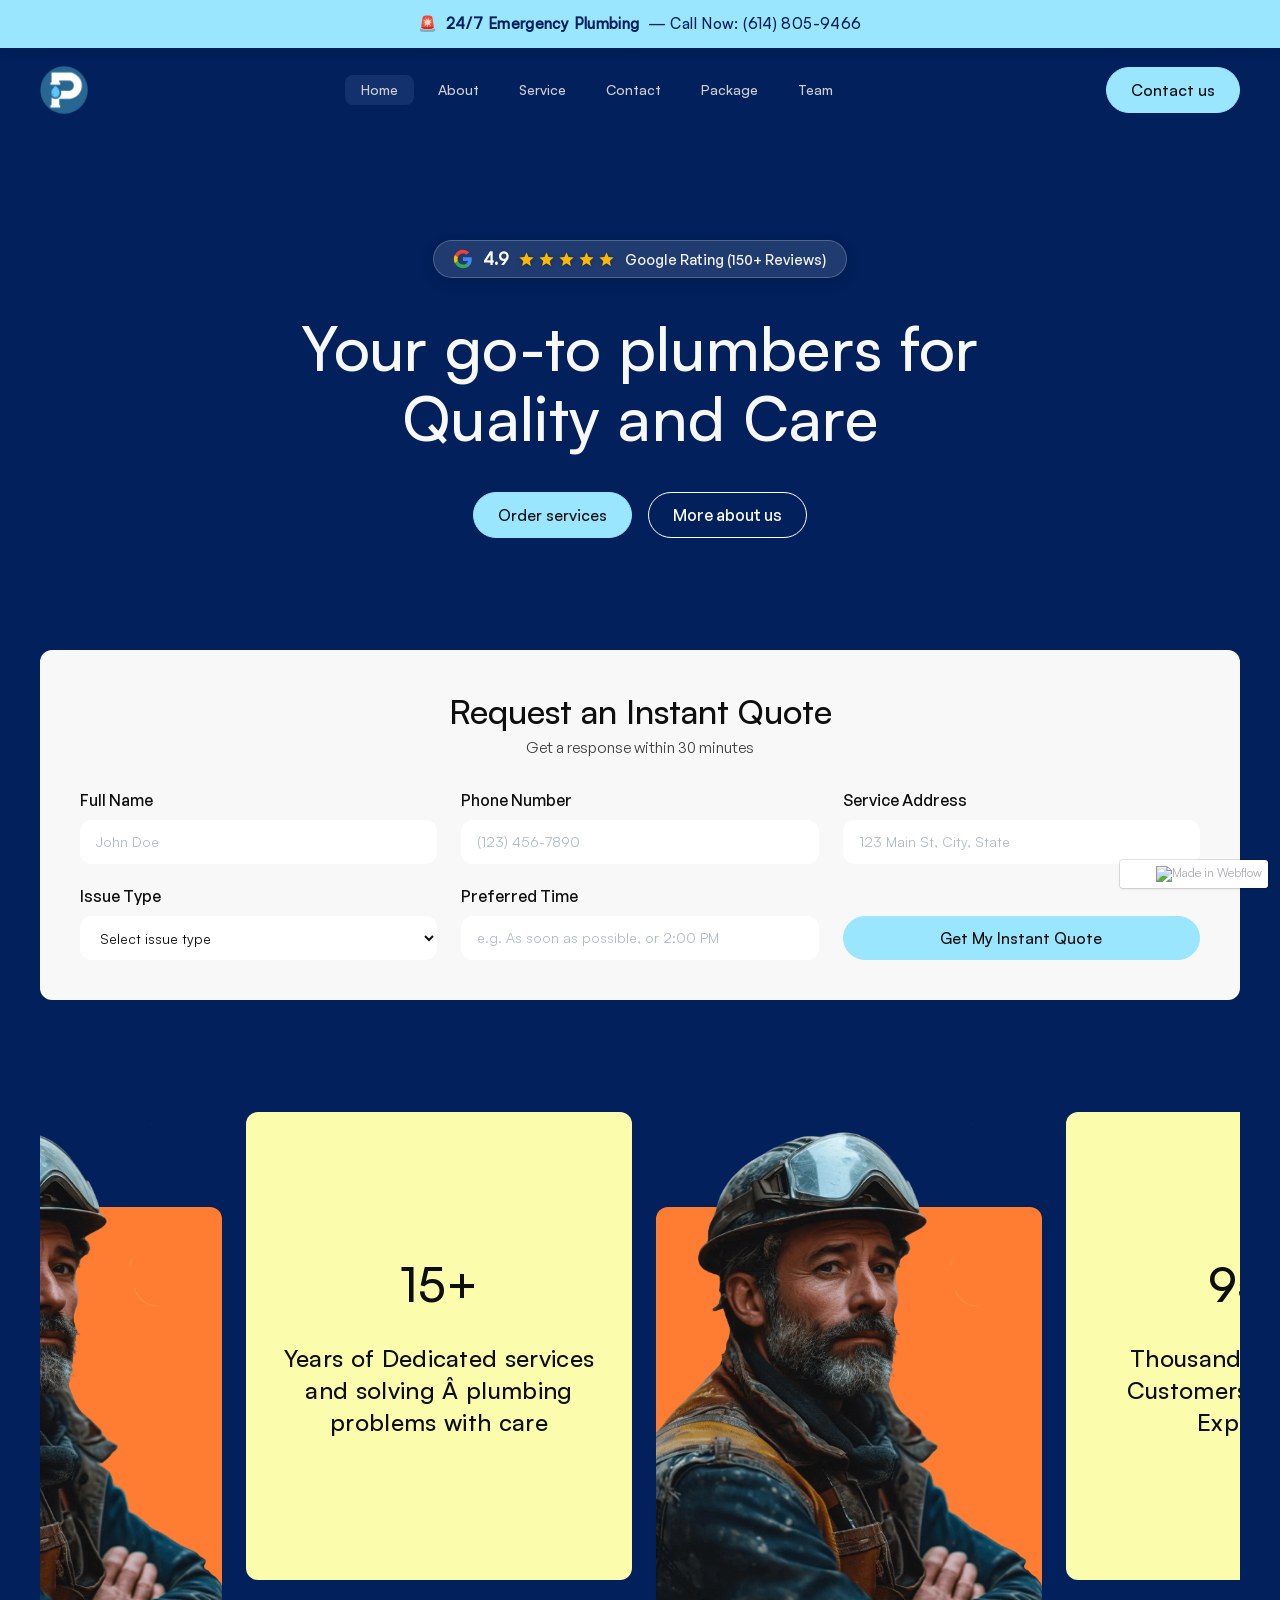
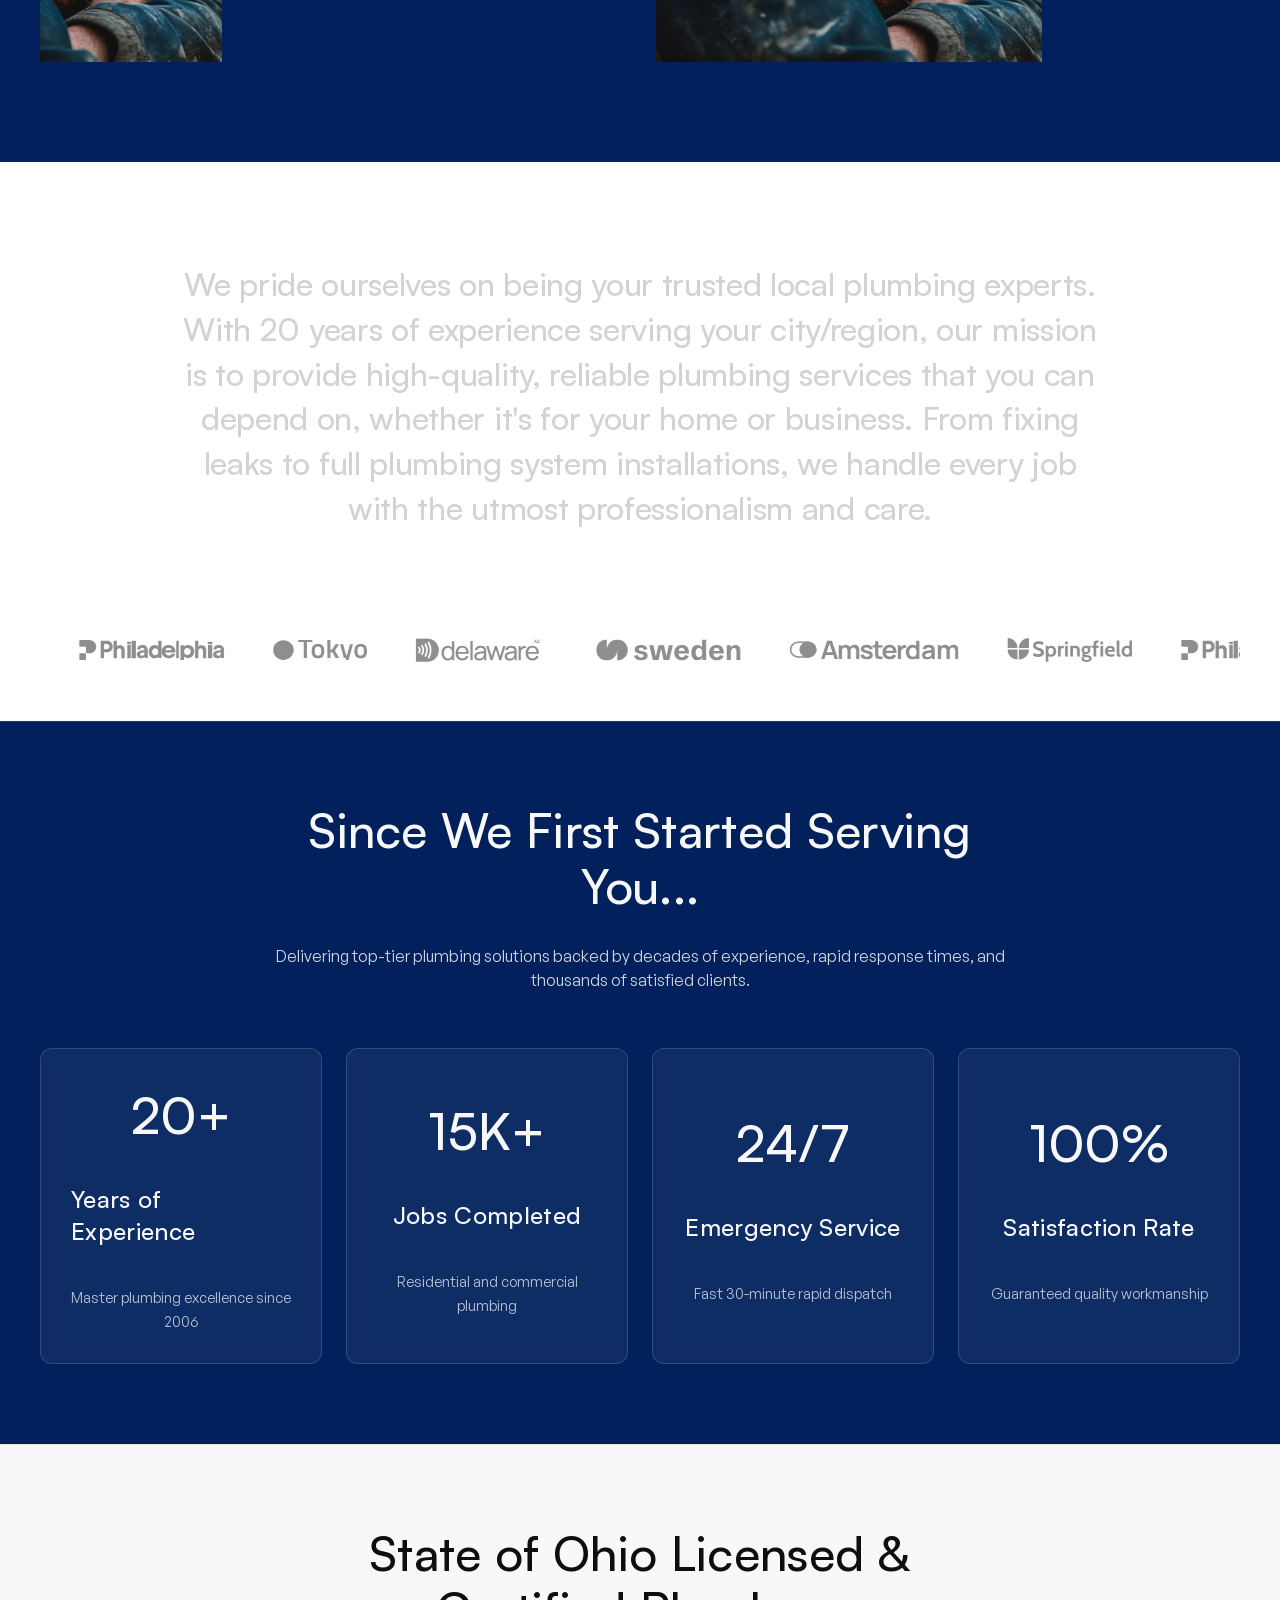
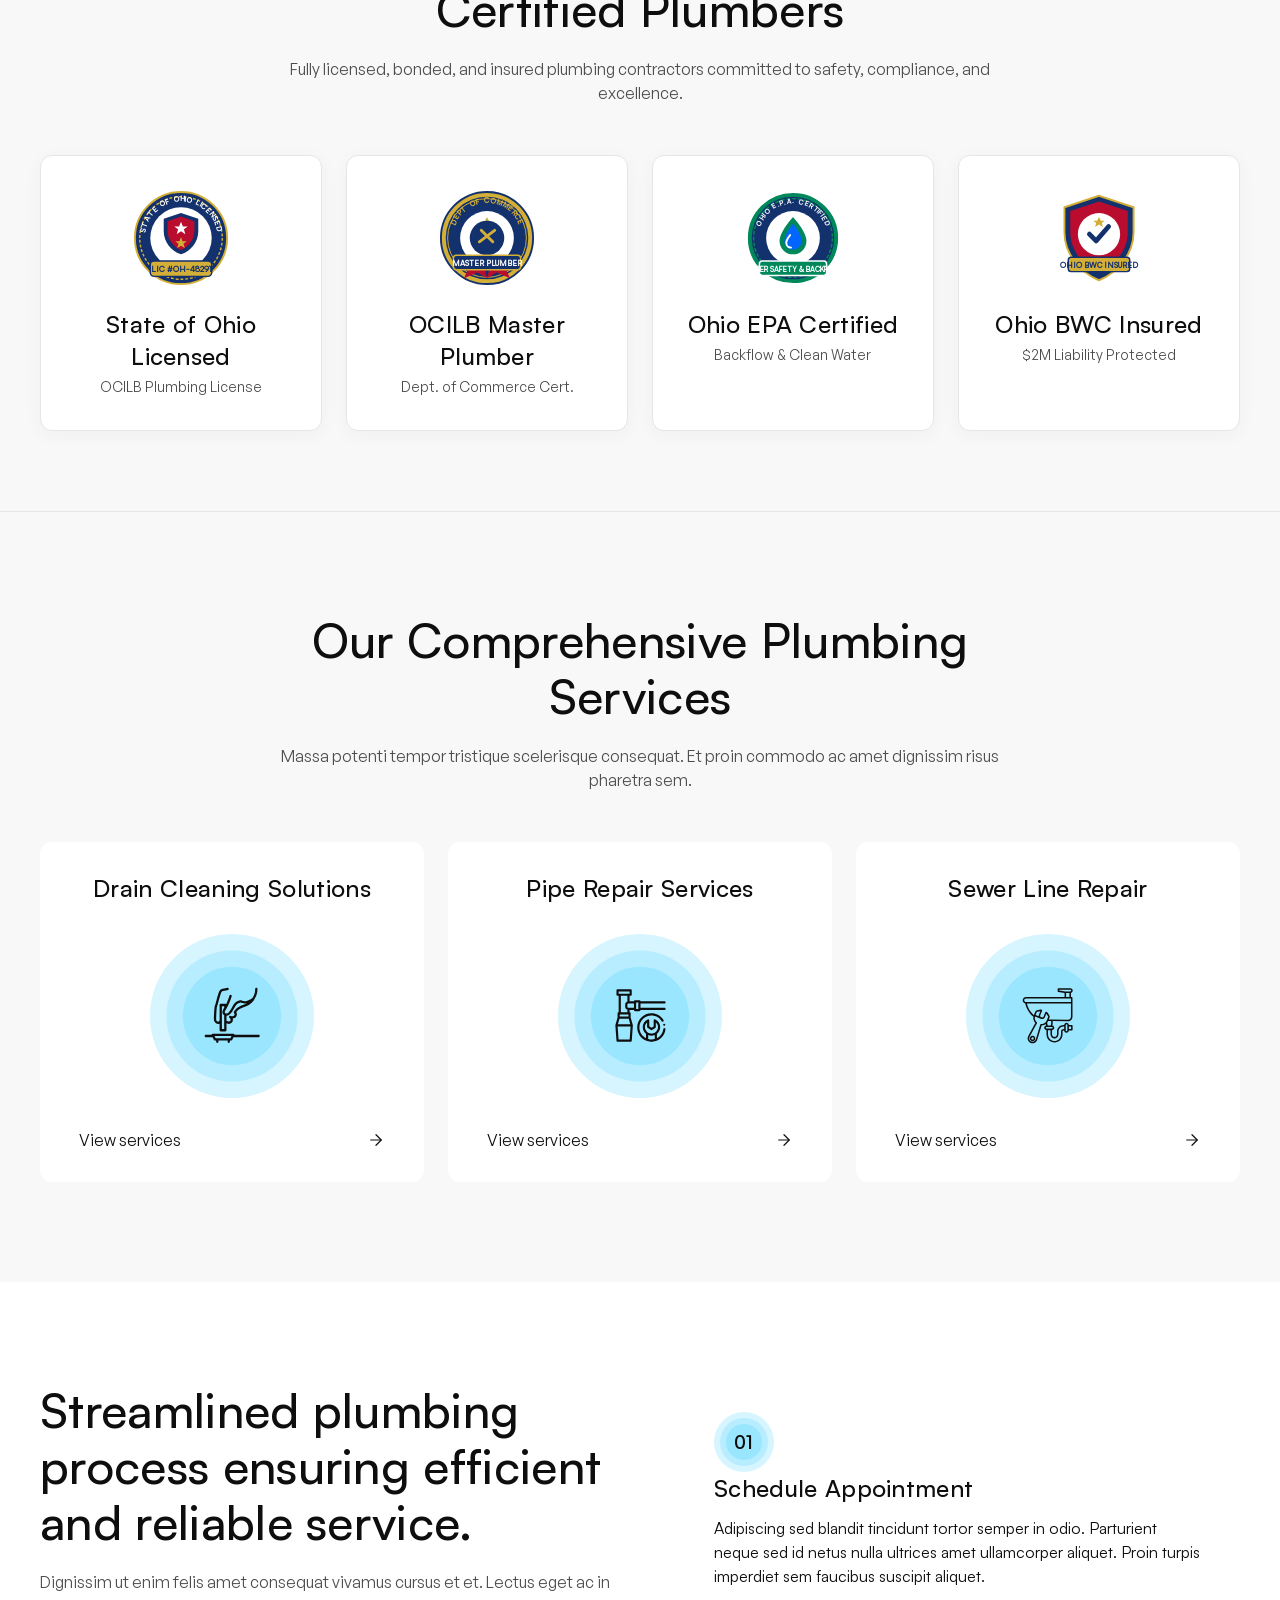
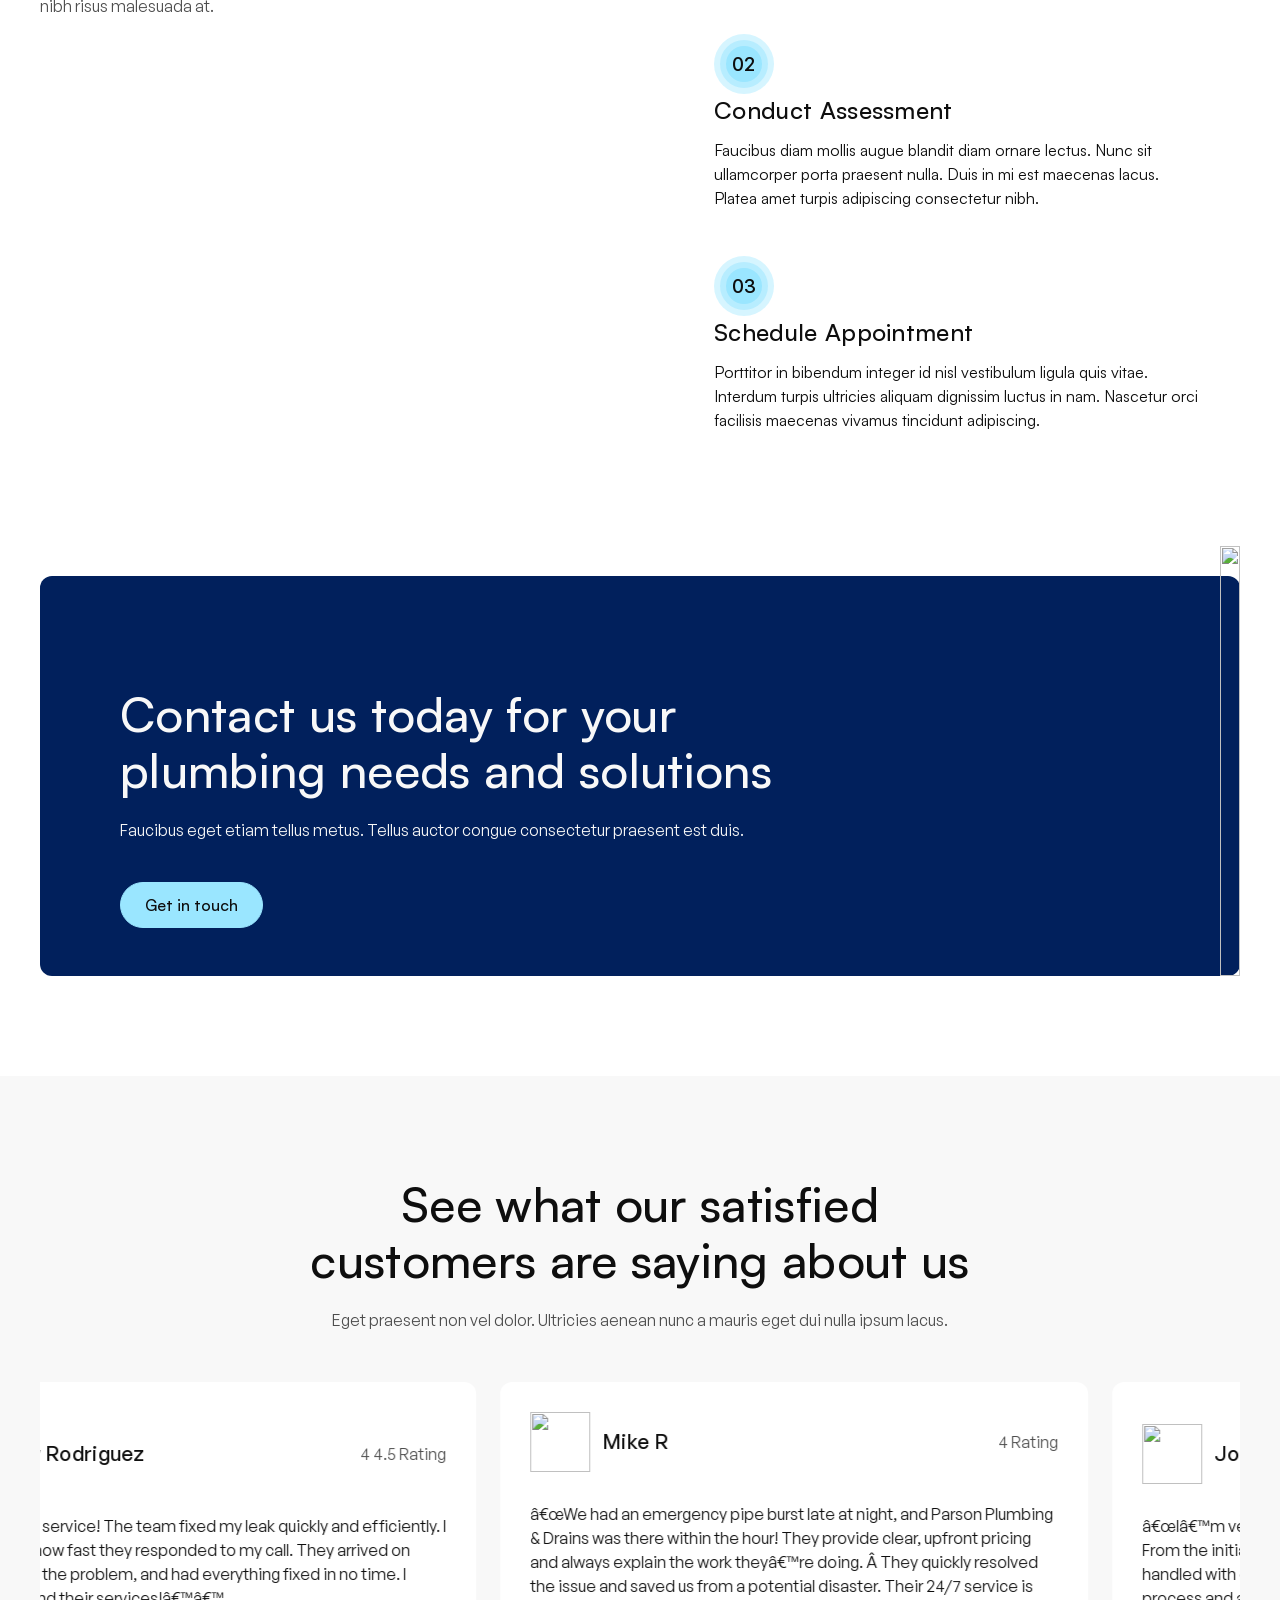
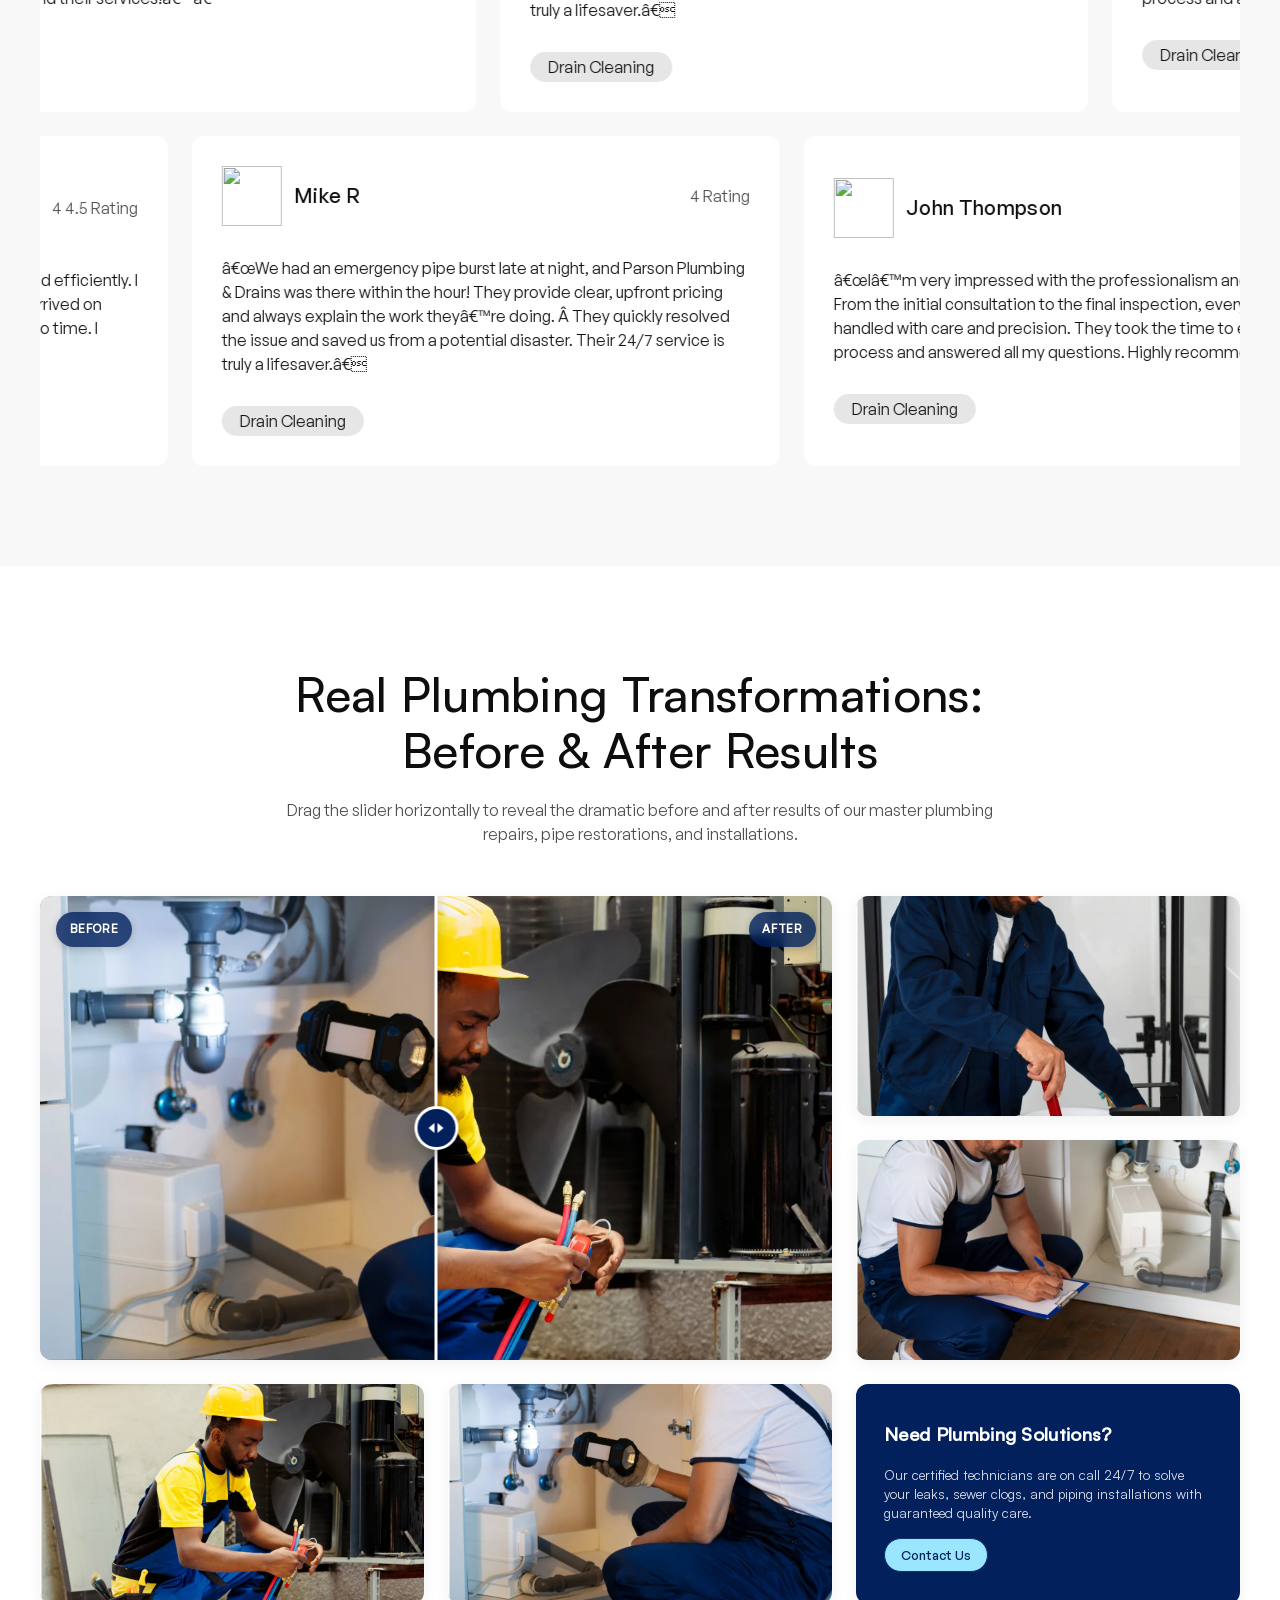
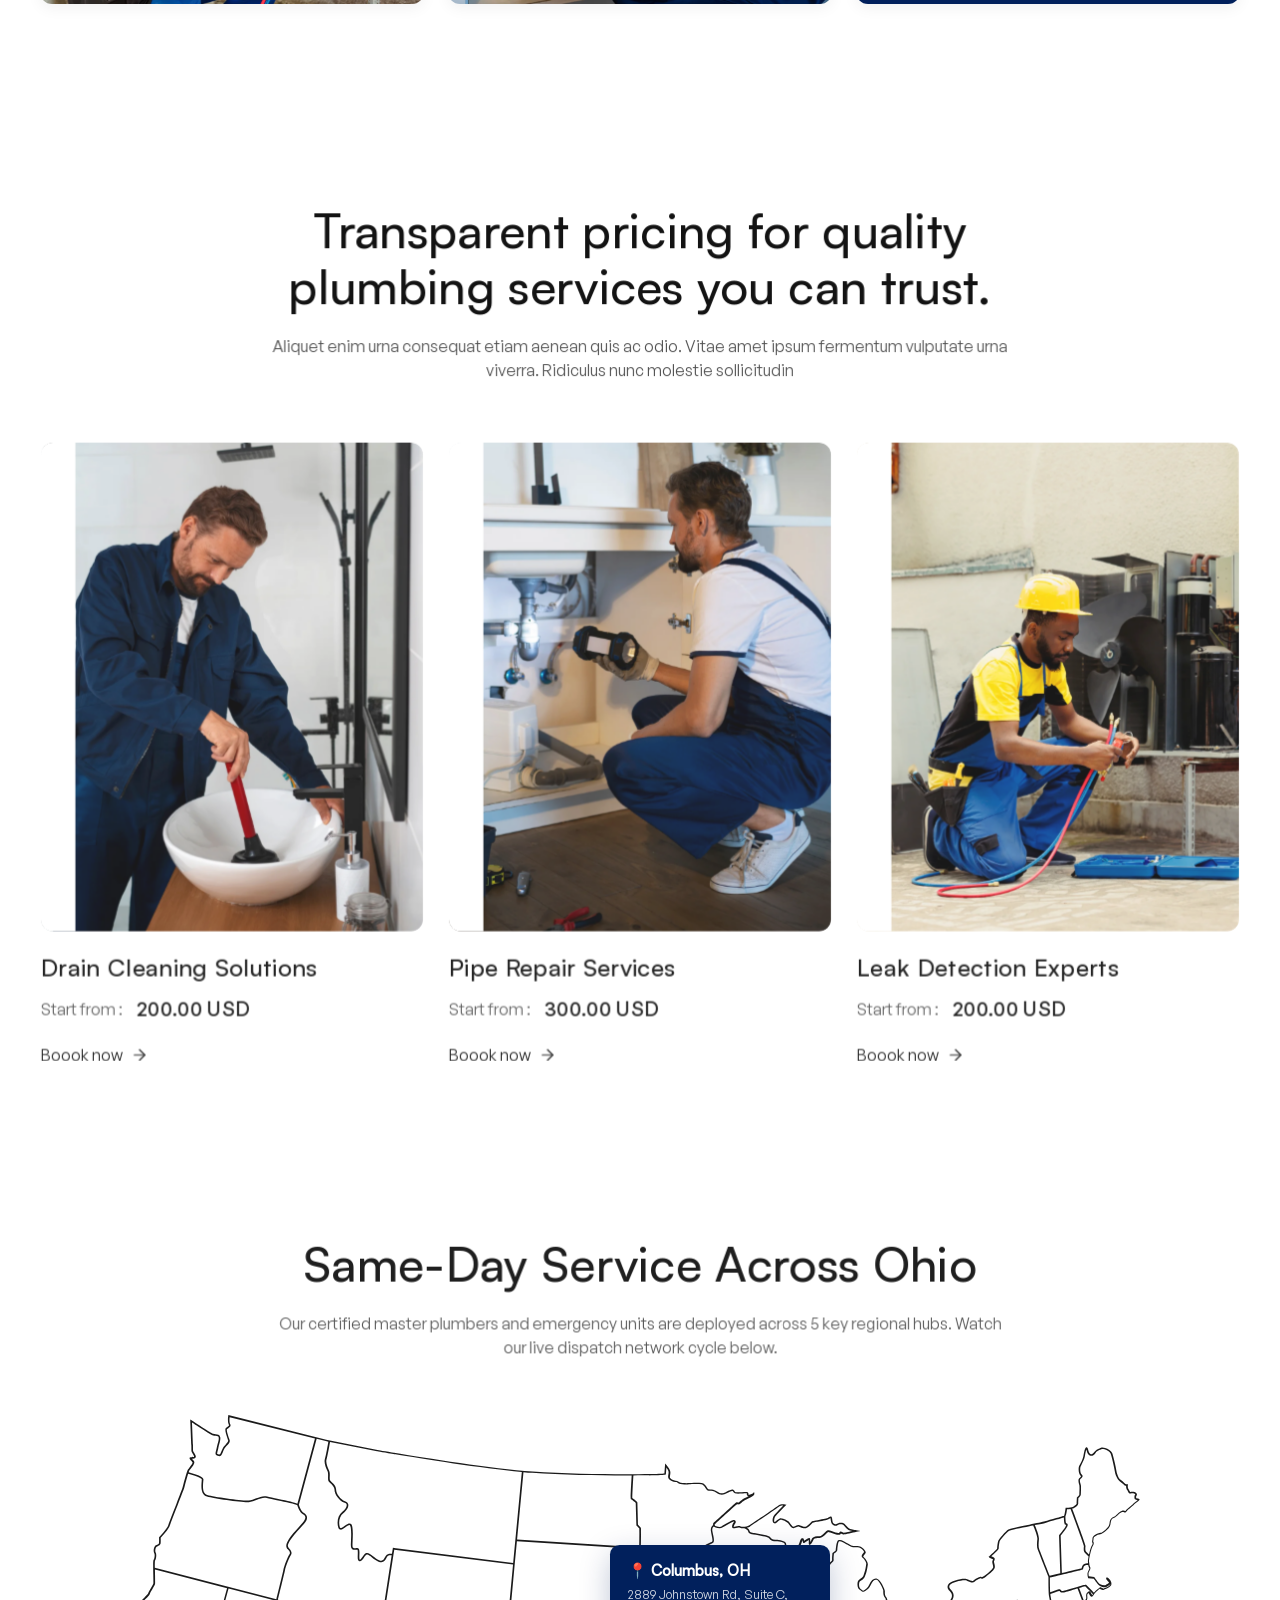
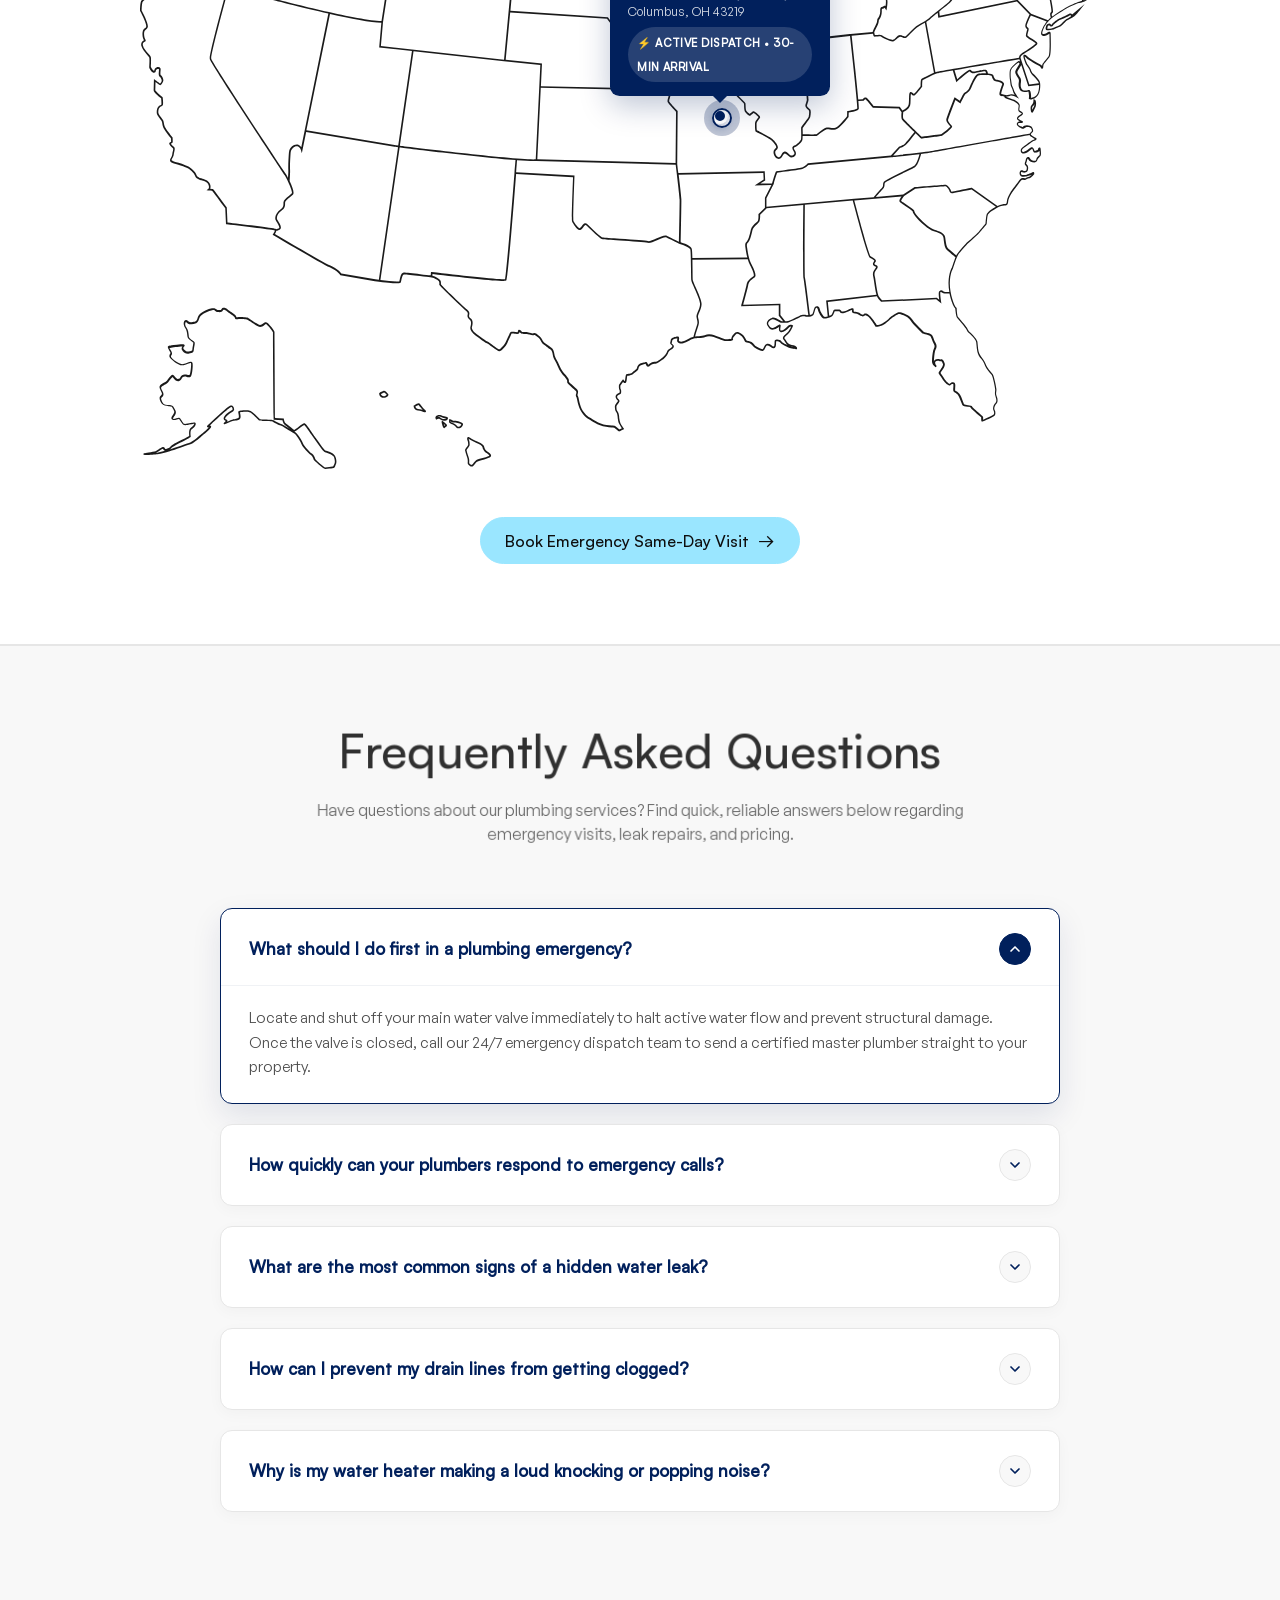
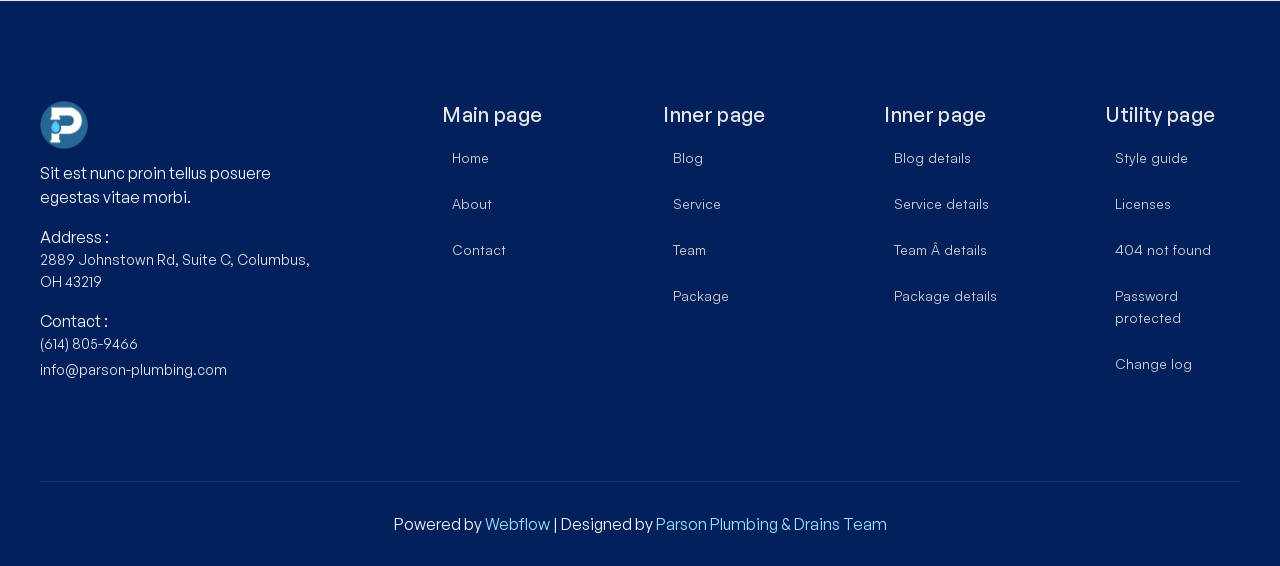
==== parson-plumbing/index.html @ bdb57d1b "first commit" ====
<!DOCTYPE html>
<!-- This site was created in Webflow. https://webflow.com -->
<!-- Last Published: Sun Apr 05 2026 12:36:28 GMT+0000 (Coordinated Universal Time) -->
<html data-wf-domain="proplumbers.webflow.io" data-wf-page="6702aafe001d87443fcc1b19"
    data-wf-site="6702aafe001d87443fcc1b12" data-wf-status="1" lang="en">

<head>
    <meta charset="utf-8" />
    <link href="https://cdn.prod.website-files.com" rel="preconnect" />
    <title>Parson Plumbing & Drains | Trusted Columbus Plumbers</title>
    <meta content="Parson Plumbing & Drains - Webflow E-commerce website template" property="og:title" />
    <meta content="Parson Plumbing & Drains - Webflow E-commerce website template" name="twitter:title" />
    <meta content="width=device-width, initial-scale=1" name="viewport" />
    <meta content="Webflow" name="generator" />
    <link href="css/proplumbers.webflow.shared.css" rel="stylesheet" type="text/css" />
    <script type="text/javascript">
        ! function (o, c) {
            var n = c.documentElement,
                t = " w-mod-";
            n.className += t + "js", ("ontouchstart" in o || o.DocumentTouch && c instanceof DocumentTouch) && (n.className += t + "touch")
        }(window, document);
    </script>
    <link href="assets/icons/favicon-32.png" rel="shortcut icon" type="image/x-icon" />
    <link href="assets/icons/apple-touch-icon-256.png" rel="apple-touch-icon" />
    <script type="text/javascript">
        window.__WEBFLOW_CURRENCY_SETTINGS = {
            "currencyCode": "USD",
            "symbol": "$",
            "decimal": ".",
            "fractionDigits": 2,
            "group": ",",
            "template": "{{wf {\"path\":\"symbol\",\"type\":\"PlainText\"} }} {{wf {\"path\":\"amount\",\"type\":\"CommercePrice\"} }} {{wf {\"path\":\"currencyCode\",\"type\":\"PlainText\"} }}",
            "hideDecimalForWholeNumbers": false
        };
    </script>
    <link href="css/fonts.css" rel="stylesheet" type="text/css" />
    <script src="js/webfont.js" type="text/javascript"></script>
    <script type="text/javascript">
        WebFont.load({
            custom: {
                families: [
                    "Satoshi:400,500",
                    "Generalsans:400,500",
                    "Inter:300,400,500",
                    "Roboto:300,400,500",
                    "Roboto Mono:italic,100,700,normal,100,700"
                ]
            }
        });
    </script>
</head>

<body>
    <div class="page-wrapper">
        <!-- Sticky Emergency Banner -->
        <style>
            .emergency-banner {
                display: block;
                width: 100%;
                background-color: var(--color-primary);
                color: var(--color-secondary);
                text-align: center;
                padding: 0.75rem 1rem;
                font-family: var(--font--heading-font);
                font-size: 0.95rem;
                font-weight: 500;
                letter-spacing: 0.025em;
                position: sticky;
                top: 0;
                z-index: 9999;
                box-shadow: 0 4px 10px rgba(0, 0, 0, 0.1);
                transition: background-color 0.3s ease;
                text-decoration: none;
            }

            .emergency-banner:hover {
                background-color: #bdf0ff;
            }

            .emergency-banner-content {
                display: flex;
                align-items: center;
                justify-content: center;
                gap: 0.5rem;
                flex-wrap: wrap;
            }

            .emergency-icon-pulse {
                display: inline-block;
                animation: pulse-ring 1.5s infinite;
            }

            @keyframes pulse-ring {
                0% {
                    transform: scale(1);
                }

                50% {
                    transform: scale(1.25);
                }

                100% {
                    transform: scale(1);
                }
            }
        </style>

        <a href="tel:6148059466" class="emergency-banner">
            <div class="emergency-banner-content">
                <span class="emergency-icon-pulse">🚨</span>
                <strong>24/7 Emergency Plumbing</strong> — Call Now: (614) 805-9466
            </div>
        </a>

        <div data-animation="default" data-collapse="medium" data-duration="400" data-easing="ease" data-easing2="ease"
            role="banner" class="navbar w-nav">
            <div class="nav-container"><a href="#" aria-current="page"
                    class="nav-brand-logo-wrapper w-nav-brand w--current"><img src="assets/parson-logo.png"
                        alt="Parson Plumbing & Drains Logo" style="max-height: 48px; width: auto;" /></a>
                <nav role="navigation" class="nav-menu w-nav-menu"><a href="#" aria-current="page"
                        class="nav-link w-nav-link w--current">Home</a><a href="#"
                        class="nav-link w-nav-link">About</a><a href="#" class="nav-link w-nav-link">Service</a><a
                        href="#" class="nav-link w-nav-link">Contact</a>
                    <a href="#" class="nav-link w-nav-link">Package </a><a href="#" class="nav-link w-nav-link">Team</a>
                    <div class="nav-button hide-desktop"><a href="#" class="button is-nav w-inline-block">
                            <div>Contact us</div>
                        </a></div>
                </nav>

                <div class="nav-button hide-mobile-landscape"><a href="#" class="button is-nav w-inline-block">
                        <div>Contact us</div>
                    </a></div>
                <div data-w-id="9aad3a2d-33ab-b3cc-d0f9-e65458a9271e" class="nav-menu-button w-nav-button">
                    <div class="nav-menu-line-wrapper">
                        <div class="nav-menu-line top"></div>
                        <div class="nav-menu-line middle"></div>
                        <div class="nav-menu-line last"></div>
                    </div>
                </div>
            </div>
        </div>
    </div>
    <div class="man-wrapper">
        <div class="section-header hero">
            <div class="padding-global">
                <div class="container-large">
                    <div data-w-id="639a0781-6b49-dcb8-b493-899ce6aeef8b" class="header-component">
                        <div style="opacity:0;-webkit-transform:translate3d(0, -80px, 0) scale3d(0.95, 0.95, 1) rotateX(0) rotateY(0) rotateZ(0) skew(0, 0);-moz-transform:translate3d(0, -80px, 0) scale3d(0.95, 0.95, 1) rotateX(0) rotateY(0) rotateZ(0) skew(0, 0);-ms-transform:translate3d(0, -80px, 0) scale3d(0.95, 0.95, 1) rotateX(0) rotateY(0) rotateZ(0) skew(0, 0);transform:translate3d(0, -80px, 0) scale3d(0.95, 0.95, 1) rotateX(0) rotateY(0) rotateZ(0) skew(0, 0)"
                            class="header-top-content">
                            <!-- Google My Business Rating Styles -->
                            <style>
                                .header-hedline {
                                    overflow: visible !important;
                                    padding-top: 8px;
                                    padding-bottom: 4px;
                                }

                                .google-gmb-rating-badge {
                                    display: inline-flex;
                                    align-items: center;
                                    justify-content: center;
                                    gap: 0.6rem;
                                    background: rgba(255, 255, 255, 0.12);
                                    backdrop-filter: blur(10px);
                                    -webkit-backdrop-filter: blur(10px);
                                    border: 1px solid rgba(255, 255, 255, 0.22);
                                    padding: 0.5rem 1.2rem;
                                    border-radius: 50px;
                                    box-shadow: 0 4px 15px rgba(0, 0, 0, 0.15);
                                    transition: background 0.25s ease, border-color 0.25s ease, box-shadow 0.25s ease;
                                }

                                .google-gmb-rating-badge:hover {
                                    background: rgba(255, 255, 255, 0.2);
                                    border-color: rgba(255, 255, 255, 0.4);
                                    box-shadow: 0 6px 20px rgba(0, 0, 0, 0.25);
                                }

                                .google-gmb-logo {
                                    display: flex;
                                    align-items: center;
                                    justify-content: center;
                                }

                                .gmb-rating-score {
                                    font-family: var(--font--heading-font, "Satoshi", sans-serif);
                                    font-weight: 700;
                                    font-size: 1.05rem;
                                    color: #FFFFFF;
                                    line-height: 1;
                                }

                                .gmb-stars-wrapper {
                                    display: flex;
                                    align-items: center;
                                    gap: 3px;
                                }

                                .gmb-star-icon {
                                    width: 17px;
                                    height: 17px;
                                    filter: drop-shadow(0 1px 2px rgba(0, 0, 0, 0.2));
                                }

                                .gmb-review-text {
                                    font-family: var(--font--paragraph-font, "Inter", sans-serif);
                                    font-size: 0.9rem;
                                    color: rgba(255, 255, 255, 0.95);
                                    font-weight: 500;
                                    line-height: 1;
                                }

                                @media screen and (max-width: 576px) {
                                    .google-gmb-rating-badge {
                                        gap: 0.4rem;
                                        padding: 0.4rem 0.85rem;
                                        flex-wrap: wrap;
                                        justify-content: center;
                                    }

                                    .gmb-review-text {
                                        font-size: 0.8rem;
                                    }
                                }
                            </style>
                            <div class="header-hedline">
                                <div class="google-gmb-rating-badge">
                                    <div class="google-gmb-logo">
                                        <svg width="20" height="20" viewBox="0 0 24 24"
                                            xmlns="http://www.w3.org/2000/svg">
                                            <path
                                                d="M22.56 12.25c0-.78-.07-1.53-.2-2.25H12v4.26h5.92c-.26 1.37-1.04 2.53-2.21 3.31v2.77h3.57c2.08-1.92 3.28-4.74 3.28-8.09z"
                                                fill="#4285F4" />
                                            <path
                                                d="M12 23c2.97 0 5.46-.98 7.28-2.66l-3.57-2.77c-.98.66-2.23 1.06-3.71 1.06-2.86 0-5.29-1.93-6.16-4.53H2.18v2.84C3.99 20.53 7.7 23 12 23z"
                                                fill="#34A853" />
                                            <path
                                                d="M5.84 14.09c-.22-.66-.35-1.36-.35-2.09s.13-1.43.35-2.09V7.06H2.18C1.43 8.55 1 10.22 1 12s.43 3.45 1.18 4.94l2.85-2.22.81-.63z"
                                                fill="#FBBC05" />
                                            <path
                                                d="M12 5.38c1.62 0 3.06.56 4.21 1.64l3.15-3.15C17.45 2.09 14.97 1 12 1 7.7 1 3.99 3.47 2.18 7.06l3.66 2.84c.87-2.6 3.3-4.52 6.16-4.52z"
                                                fill="#EA4335" />
                                        </svg>
                                    </div>
                                    <span class="gmb-rating-score">4.9</span>
                                    <div class="gmb-stars-wrapper">
                                        <svg class="gmb-star-icon" viewBox="0 0 24 24" fill="#FFB800">
                                            <path
                                                d="M12 17.27L18.18 21l-1.64-7.03L22 9.24l-7.19-.61L12 2 9.19 8.63 2 9.24l5.46 4.73L5.82 21z" />
                                        </svg>
                                        <svg class="gmb-star-icon" viewBox="0 0 24 24" fill="#FFB800">
                                            <path
                                                d="M12 17.27L18.18 21l-1.64-7.03L22 9.24l-7.19-.61L12 2 9.19 8.63 2 9.24l5.46 4.73L5.82 21z" />
                                        </svg>
                                        <svg class="gmb-star-icon" viewBox="0 0 24 24" fill="#FFB800">
                                            <path
                                                d="M12 17.27L18.18 21l-1.64-7.03L22 9.24l-7.19-.61L12 2 9.19 8.63 2 9.24l5.46 4.73L5.82 21z" />
                                        </svg>
                                        <svg class="gmb-star-icon" viewBox="0 0 24 24" fill="#FFB800">
                                            <path
                                                d="M12 17.27L18.18 21l-1.64-7.03L22 9.24l-7.19-.61L12 2 9.19 8.63 2 9.24l5.46 4.73L5.82 21z" />
                                        </svg>
                                        <svg class="gmb-star-icon" viewBox="0 0 24 24" fill="#FFB800">
                                            <path
                                                d="M12 17.27L18.18 21l-1.64-7.03L22 9.24l-7.19-.61L12 2 9.19 8.63 2 9.24l5.46 4.73L5.82 21z" />
                                        </svg>
                                    </div>
                                    <span class="gmb-review-text">Google Rating (150+ Reviews)</span>
                                </div>
                            </div>
                            <div class="padding-bottom padding-small"></div>
                            <h1 class="heading-style-h1 light">Your go-to plumbers for Quality and Care</h1>
                            <div class="padding-bottom padding-medium"></div>
                            <div class="header-buttom-wrapper">
                                <a href="#" class="button hover-color-brand-color w-inline-block">
                                    <div>Order services</div>
                                </a>
                                <a href="#" class="button is-secondary is-home w-inline-block">
                                    <div>More about us</div>
                                </a>
                            </div>
                        </div>
                        <!-- Instant Quote Form Style & Container -->
                        <style>
                            .instant-quote-card {
                                max-width: 100%;
                                width: 100%;
                                margin: 2rem auto;
                                padding: 2.5rem;
                                box-sizing: border-box;
                                background-color: var(--neutral--white-200);
                                border-radius: 0.75rem;
                            }

                            .instant-quote-form {
                                width: 100%;
                                display: grid;
                                grid-template-columns: 1fr 1fr 1fr;
                                grid-column-gap: 1.5rem;
                                grid-row-gap: 1.5rem;
                            }

                            .label-spacer {
                                display: block;
                            }

                            @media screen and (max-width: 991px) {
                                .instant-quote-form {
                                    grid-template-columns: 1fr 1fr;
                                }
                            }

                            @media screen and (max-width: 767px) {
                                .instant-quote-card {
                                    padding: 1.5rem;
                                }

                                .instant-quote-form {
                                    grid-template-columns: 1fr;
                                    grid-row-gap: 1.25rem;
                                }

                                .label-spacer {
                                    display: none;
                                }
                            }
                        </style>

                        <div class="instant-quote-card w-form">
                            <h3 class="heading-style-h3 dark" style="margin-bottom: 0.25rem; text-align: center;">
                                Request an Instant Quote</h3>
                            <p class="dark"
                                style="margin-bottom: 2rem; font-size: 0.95rem; opacity: 0.8; font-family: var(--font--paragraph-font); text-align: center;">
                                Get a response within 30 minutes</p>

                            <form class="instant-quote-form" id="instant-quote-form" name="instant-quote-form"
                                data-name="Instant Quote Form" method="post">
                                <!-- Name Field -->
                                <div class="contact-field-wrapper">
                                    <label class="checkout-field-label dark" for="quote-name">Full Name</label>
                                    <input class="contact-input w-input" type="text" id="quote-name" name="name"
                                        placeholder="John Doe" required style="width: 100%;" />
                                </div>

                                <!-- Phone Field -->
                                <div class="contact-field-wrapper">
                                    <label class="checkout-field-label dark" for="quote-phone">Phone Number</label>
                                    <input class="contact-input w-input" type="tel" id="quote-phone" name="phone"
                                        placeholder="(123) 456-7890" required style="width: 100%;" />
                                </div>

                                <!-- Address Field -->
                                <div class="contact-field-wrapper">
                                    <label class="checkout-field-label dark" for="quote-address">Service Address</label>
                                    <input class="contact-input w-input" type="text" id="quote-address" name="address"
                                        placeholder="123 Main St, City, State" required style="width: 100%;" />
                                </div>

                                <!-- Issue Type -->
                                <div class="contact-field-wrapper">
                                    <label class="checkout-field-label dark" for="quote-issue">Issue Type</label>
                                    <select class="contact-input w-select" id="quote-issue" name="issue" required
                                        style="width: 100%; padding-top: 0.5rem; padding-bottom: 0.5rem;">
                                        <option value="" disabled selected>Select issue type</option>
                                        <option value="leak">Leak Repair</option>
                                        <option value="clog">Clog/Drain Cleaning</option>
                                        <option value="installation">Plumbing Installation</option>
                                        <option value="emergency">Emergency Service</option>
                                    </select>
                                </div>

                                <!-- Preferred Time -->
                                <div class="contact-field-wrapper">
                                    <label class="checkout-field-label dark" for="quote-time">Preferred Time</label>
                                    <input class="contact-input w-input" type="text" id="quote-time" name="time"
                                        placeholder="e.g. As soon as possible, or 2:00 PM" required
                                        style="width: 100%;" />
                                </div>

                                <!-- Submit Button -->
                                <div class="contact-field-wrapper"
                                    style="justify-content: flex-end; align-items: stretch;">
                                    <label class="checkout-field-label dark label-spacer"
                                        style="visibility: hidden; margin-bottom: 0;">Spacer</label>
                                    <button type="submit" class="button hover-color-brand-color w-button"
                                        style="width: 100%; height: 2.75rem; cursor: pointer; display: flex; align-items: center; justify-content: center; padding: 0;">
                                        Get My Instant Quote
                                    </button>
                                </div>
                            </form>

                            <!-- Success Message -->
                            <div class="w-form-done"
                                style="display: none; padding: 2rem; background-color: #e6f9ff; border: 1px solid var(--color-primary); border-radius: .75rem; text-align: center;">
                                <h4 class="heading-style-h4 dark"
                                    style="color: var(--color-secondary); margin-bottom: 0.5rem;">Quote Request
                                    Received!</h4>
                                <p class="dark" style="margin-bottom: 0;">Thank you! We will call or text you at your
                                    preferred time (within 30 minutes).</p>
                            </div>
                        </div>
                        <div class="header-bottom-content">
                            <div class="header-tracker-wrapper">
                                <div class="header-tracker-item">
                                    <div class="header-tracker">
                                        <div class="header-image-wrapper"><img src="assets/images/hero-image-3.webp"
                                                loading="lazy" sizes="(max-width: 1158px) 100vw, 1158px, 100vw" alt=""
                                                class="header-image" /></div>
                                        <div class="header-card">
                                            <div class="header-card-content">
                                                <h2 class="heading-style-h2">15+</h2>
                                                <h5 class="heading-style-h5">Years of Dedicated services and solving
                                                    Â plumbing problems with care</h5>
                                            </div>
                                        </div>
                                    </div>
                                    <div class="header-tracker">
                                        <div class="header-image-wrapper"><img src="assets/images/hero-image-3.webp"
                                                loading="lazy" sizes="(max-width: 1158px) 100vw, 1158px" alt=""
                                                class="header-image" /></div>
                                        <div class="header-card">
                                            <div class="header-card-content">
                                                <h2 class="heading-style-h2">95%</h2>
                                                <h5 class="heading-style-h5">Thousands of Satisfied Customers, Decades
                                                    of Experience</h5>
                                            </div>
                                        </div>
                                    </div>
                                    <div class="header-tracker">
                                        <div class="header-image-wrapper"><img src="assets/images/hero-image-3.webp"
                                                loading="lazy" sizes="(max-width: 1158px) 100vw, 1158px, 100vw" alt=""
                                                class="header-image" /></div>
                                        <div class="header-card">
                                            <div class="header-card-content">
                                                <h2 class="heading-style-h2">1000+</h2>
                                                <h5 class="heading-style-h5">Successfully Completed Plumbing Projects,
                                                    On Time and On Budget</h5>
                                            </div>
                                        </div>
                                    </div>
                                </div>
                                <div class="header-tracker-item">
                                    <div class="header-tracker">
                                        <div class="header-image-wrapper"><img src="assets/images/hero-image-3.webp"
                                                loading="lazy" sizes="(max-width: 1158px) 100vw, 1158px, 100vw" alt=""
                                                class="header-image" /></div>
                                        <div class="header-card">
                                            <div class="header-card-content">
                                                <h2 class="heading-style-h2">15+</h2>
                                                <h5 class="heading-style-h5">Years of Dedicated services and solving
                                                    Â plumbing problems with care</h5>
                                            </div>
                                        </div>
                                    </div>
                                    <div class="header-tracker">
                                        <div class="header-image-wrapper"><img src="assets/images/hero-image-3.webp"
                                                loading="lazy" sizes="(max-width: 1158px) 100vw, 1158px" alt=""
                                                class="header-image" /></div>
                                        <div class="header-card">
                                            <div class="header-card-content">
                                                <h2 class="heading-style-h2">95%</h2>
                                                <h5 class="heading-style-h5">Thousands of Satisfied Customers, Decades
                                                    of Experience</h5>
                                            </div>
                                        </div>
                                    </div>
                                    <div class="header-tracker">
                                        <div class="header-image-wrapper"><img src="assets/images/hero-image-3.webp"
                                                loading="lazy" sizes="(max-width: 1158px) 100vw, 1158px, 100vw" alt=""
                                                class="header-image" /></div>
                                        <div class="header-card">
                                            <div class="header-card-content">
                                                <h2 class="heading-style-h2">1000+</h2>
                                                <h5 class="heading-style-h5">Successfully Completed Plumbing Projects,
                                                    On Time and On Budget</h5>
                                            </div>
                                        </div>
                                    </div>
                                </div>
                                <div class="header-tracker-item">
                                    <div class="header-tracker">
                                        <div class="header-image-wrapper"><img src="assets/images/hero-image-3.webp"
                                                loading="lazy" sizes="(max-width: 1158px) 100vw, 1158px, 100vw" alt=""
                                                class="header-image" /></div>
                                        <div class="header-card">
                                            <div class="header-card-content">
                                                <h2 class="heading-style-h2">15+</h2>
                                                <h5 class="heading-style-h5">Years of Dedicated services and solving
                                                    Â plumbing problems with care</h5>
                                            </div>
                                        </div>
                                    </div>
                                    <div class="header-tracker">
                                        <div class="header-image-wrapper"><img src="assets/images/hero-image-3.webp"
                                                loading="lazy" sizes="(max-width: 1158px) 100vw, 1158px" alt=""
                                                class="header-image" /></div>
                                        <div class="header-card">
                                            <div class="header-card-content">
                                                <h2 class="heading-style-h2">95%</h2>
                                                <h5 class="heading-style-h5">Thousands of Satisfied Customers, Decades
                                                    of Experience</h5>
                                            </div>
                                        </div>
                                    </div>
                                    <div class="header-tracker">
                                        <div class="header-image-wrapper"><img src="assets/images/hero-image-3.webp"
                                                loading="lazy" sizes="(max-width: 1158px) 100vw, 1158px, 100vw" alt=""
                                                class="header-image" /></div>
                                        <div class="header-card">
                                            <div class="header-card-content">
                                                <h2 class="heading-style-h2">1000+</h2>
                                                <h5 class="heading-style-h5">Successfully Completed Plumbing Projects,
                                                    On Time and On Budget</h5>
                                            </div>
                                        </div>
                                    </div>
                                </div>
                            </div>
                        </div>
                    </div>
                </div>
            </div>
        </div>
        <div data-w-id="52dd1769-6824-b91b-ef72-e62d5fb20b9c" class="section-about">
            <div class="padding-global">
                <div class="container-large">
                    <div class="padding-section-large padding-bottom-medium">
                        <!-- About Section Responsive & Pixel-Perfect Alignment Styles -->
                        <style>
                            .section-about {
                                background-color: var(--neutral--white);
                                overflow: hidden;
                            }

                            .about-component {
                                display: flex;
                                flex-direction: column;
                                align-items: center;
                                justify-content: center;
                                width: 100% !important;
                                max-width: 68rem;
                                margin: 0 auto;
                                text-align: center;
                            }

                            .about-desktop-lines {
                                width: 100%;
                                display: flex;
                                flex-direction: column;
                                align-items: center;
                                justify-content: center;
                            }

                            .about-display-overflow {
                                position: relative !important;
                                display: flex !important;
                                align-items: center;
                                justify-content: center;
                                width: 100% !important;
                                max-width: 100% !important;
                                margin: 0 auto !important;
                                padding: 0 !important;
                                overflow: hidden !important;
                                box-sizing: border-box;
                            }

                            .about-display-overflow._02,
                            .about-display-overflow._03,
                            .about-display-overflow._04 {
                                width: 100% !important;
                                max-width: 100% !important;
                            }

                            .about-display-text {
                                color: var(--neutral--black-900);
                                letter-spacing: -0.01em;
                                margin: 0 !important;
                                padding: 0 !important;
                                font-size: clamp(1.15rem, 2.5vw, 2.125rem);
                                font-weight: 500;
                                line-height: 1.4 !important;
                                text-align: center;
                                box-sizing: border-box;
                            }

                            /* Base light opacity background text */
                            .about-display-text.is-opacity {
                                position: absolute !important;
                                top: 0 !important;
                                left: 0 !important;
                                right: 0 !important;
                                bottom: 0 !important;
                                width: 100% !important;
                                height: 100% !important;
                                opacity: 0.18 !important;
                                color: var(--neutral--black-900) !important;
                                pointer-events: none;
                                display: flex !important;
                                align-items: center;
                                justify-content: center;
                                white-space: nowrap !important;
                                z-index: 1;
                            }

                            /* Dark active text layer */
                            .about-display-text._0 {
                                position: relative !important;
                                z-index: 2;
                                overflow: hidden;
                                white-space: nowrap !important;
                                display: flex !important;
                                align-items: center;
                                justify-content: center;
                                margin: 0 auto !important;
                                height: 100%;
                            }

                            /* Mobile Fluid Paragraph Styles */
                            .about-mobile-content {
                                display: none;
                                width: 100%;
                                max-width: 38rem;
                                margin: 0 auto;
                                padding: 0 1rem;
                                text-align: center;
                            }

                            .about-mobile-text {
                                font-family: var(--font--heading-font, "Satoshi", sans-serif);
                                font-size: clamp(1.1rem, 4vw, 1.35rem);
                                line-height: 1.75;
                                font-weight: 500;
                                color: var(--neutral--black-900);
                                margin: 0;
                                letter-spacing: -0.01em;
                                text-align: center;
                            }

                            /* Desktop vs Mobile Toggle */
                            @media screen and (max-width: 991px) {
                                .about-desktop-lines {
                                    display: none !important;
                                }

                                .about-mobile-content {
                                    display: block !important;
                                }
                            }

                            @media screen and (min-width: 992px) {
                                .about-desktop-lines {
                                    display: flex !important;
                                }

                                .about-mobile-content {
                                    display: none !important;
                                }
                            }
                        </style>
                        <script>
                            document.addEventListener("DOMContentLoaded", function () {
                                var aboutSection = document.querySelector(".section-about");
                                if (!aboutSection) return;
                                var overflows = aboutSection.querySelectorAll(".about-display-overflow");

                                function handleAboutScroll() {
                                    if (window.innerWidth <= 991) return;
                                    var windowHeight = window.innerHeight;
                                    overflows.forEach(function (el) {
                                        var activeText = el.querySelector(".about-display-text._0");
                                        if (!activeText) return;
                                        var elRect = el.getBoundingClientRect();
                                        var triggerStart = windowHeight * 0.85;
                                        var triggerEnd = windowHeight * 0.45;
                                        var progress = (triggerStart - elRect.top) / (triggerStart - triggerEnd);
                                        progress = Math.max(0, Math.min(1, progress));
                                        activeText.style.width = (progress * 100) + "%";
                                    });
                                }

                                window.addEventListener("scroll", handleAboutScroll, { passive: true });
                                handleAboutScroll();
                            });
                        </script>

                        <div class="about-component">
                            <!-- Desktop Line-by-Line Scroll Reveal -->
                            <div class="about-desktop-lines">
                                <div class="about-display-overflow">
                                    <p class="about-display-text is-opacity">We pride ourselves on being your trusted
                                        local plumbing experts.</p>
                                    <p data-w-id="3ee26237-a2cb-86d5-af11-f8ec7f3839e6" class="about-display-text _0">We
                                        pride ourselves on being your trusted local plumbing experts.</p>
                                </div>
                                <div class="about-display-overflow">
                                    <p class="about-display-text is-opacity">With 20 years of experience serving your
                                        city/region, our mission</p>
                                    <p data-w-id="a31460fd-3b7a-4621-fcf7-d94e1d86015d" class="about-display-text _0">
                                        With 20 years of experience serving your city/region, our mission</p>
                                </div>
                                <div class="about-display-overflow">
                                    <p class="about-display-text is-opacity">is to provide high-quality, reliable
                                        plumbing services that you can</p>
                                    <p data-w-id="f1696a8b-df91-92e5-0bfc-9526f6f72ee9" class="about-display-text _0">is
                                        to provide high-quality, reliable plumbing services that you can</p>
                                </div>
                                <div class="about-display-overflow _03">
                                    <p class="about-display-text is-opacity">depend on, whether it&#x27;s for your home
                                        or business. From fixing</p>
                                    <p data-w-id="3b07d2a0-6796-e0bf-9d93-d31d429eaa01" class="about-display-text _0">
                                        depend on, whether it&#x27;s for your home or business. From fixing</p>
                                </div>
                                <div class="about-display-overflow _02">
                                    <p class="about-display-text is-opacity">leaks to full plumbing system
                                        installations, we handle every job</p>
                                    <p data-w-id="600a4620-2db1-9845-9e49-8de69ccbe40d" class="about-display-text _0">
                                        leaks to full plumbing system installations, we handle every job</p>
                                </div>
                                <div class="about-display-overflow _04">
                                    <p class="about-display-text is-opacity">with the utmost professionalism and care.
                                    </p>
                                    <p data-w-id="1fe4860e-a626-949c-f3f2-2f49d3b007b3" class="about-display-text _0">
                                        with the utmost professionalism and care.</p>
                                </div>
                            </div>

                            <!-- Mobile Fluid Cohesive Paragraph -->
                            <div class="about-mobile-content">
                                <p class="about-mobile-text">
                                    At Parson Plumbing & Drains, we pride ourselves on being Columbus's trusted local
                                    plumbing experts. Founded in 2019 by Dustin Parson, our mission is to deliver
                                    high-quality, non-commissioned plumbing services with transparent pricing and zero
                                    sales pressure. From emergency leak repairs to trenchless sewer restoration, we
                                    handle every job with integrity, care, and master craftsmanship.
                                </p>
                            </div>
                        </div>
                    </div>
                </div>
            </div>
        </div>
        <div class="section-brand">
            <div class="padding-global">
                <div class="container-large">
                    <div class="padding-section-medium">
                        <div class="brand-component">
                            <div class="brand-tracker">
                                <div class="brand-logo-wrapper"><img src="assets/icons/brand-logo-6.svg" loading="lazy"
                                        alt="" class="brand-logo" /><img src="assets/icons/brand-logo-5.svg"
                                        loading="lazy" alt="" class="brand-logo" /><img
                                        src="assets/icons/brand-logo-4.svg" loading="lazy" alt=""
                                        class="brand-logo" /><img src="assets/icons/brand-logo-3.svg" loading="lazy"
                                        alt="" class="brand-logo" /><img src="assets/icons/brand-logo-2.svg"
                                        loading="lazy" alt="" class="brand-logo" /><img
                                        src="assets/icons/brand-logo-1.svg" loading="lazy" alt="" class="brand-logo" />
                                </div>
                                <div class="brand-logo-wrapper"><img src="assets/icons/brand-logo-6.svg" loading="lazy"
                                        alt="" class="brand-logo" /><img src="assets/icons/brand-logo-5.svg"
                                        loading="lazy" alt="" class="brand-logo" /><img
                                        src="assets/icons/brand-logo-4.svg" loading="lazy" alt=""
                                        class="brand-logo" /><img src="assets/icons/brand-logo-3.svg" loading="lazy"
                                        alt="" class="brand-logo" /><img src="assets/icons/brand-logo-2.svg"
                                        loading="lazy" alt="" class="brand-logo" /><img
                                        src="assets/icons/brand-logo-1.svg" loading="lazy" alt="" class="brand-logo" />
                                </div>
                                <div class="brand-logo-wrapper"><img src="assets/icons/brand-logo-6.svg" loading="lazy"
                                        alt="" class="brand-logo" /><img src="assets/icons/brand-logo-5.svg"
                                        loading="lazy" alt="" class="brand-logo" /><img
                                        src="assets/icons/brand-logo-4.svg" loading="lazy" alt=""
                                        class="brand-logo" /><img src="assets/icons/brand-logo-3.svg" loading="lazy"
                                        alt="" class="brand-logo" /><img src="assets/icons/brand-logo-2.svg"
                                        loading="lazy" alt="" class="brand-logo" /><img
                                        src="assets/icons/brand-logo-1.svg" loading="lazy" alt="" class="brand-logo" />
                                </div>
                            </div>
                        </div>
                    </div>
                </div>
            </div>
        </div>

        <!-- Counter Section (Native Webflow Branded Layout with Active Count-Up) -->
        <div id="section-stats-counter" class="section-header"
            style="padding-top: 5rem; padding-bottom: 5rem; border-top: 1px solid rgba(255, 255, 255, 0.1);">
            <div class="padding-global">
                <div class="container-large">
                    <div class="header-top-content"
                        style="width: 100%; max-width: 48rem; margin-left: auto; margin-right: auto; margin-bottom: 3.5rem;">
                        <h2 class="heading-style-h2 light">Since We First Started Serving You...</h2>
                        <div class="padding-bottom padding-small"></div>
                        <div class="text-size-regular light" style="opacity: 0.85;">Delivering top-tier plumbing
                            solutions backed by decades of experience, rapid response times, and thousands of satisfied
                            clients.</div>
                    </div>

                    <style>
                        .grid-4-row {
                            display: grid !important;
                            grid-template-columns: repeat(4, 1fr) !important;
                            grid-column-gap: 1.5rem !important;
                            grid-row-gap: 1.5rem !important;
                        }

                        .ohio-official-badge-card {
                            background: var(--neutral--white);
                            border-radius: 0.75rem;
                            padding: 2rem 1.25rem;
                            display: flex;
                            flex-direction: column;
                            align-items: center;
                            text-align: center;
                            gap: 1.25rem;
                            box-shadow: 0 4px 20px rgba(0, 0, 0, 0.04);
                            border: 1px solid var(--neutral--white-300);
                            transition: transform 0.3s ease, box-shadow 0.3s ease;
                        }

                        .ohio-official-badge-card:hover {
                            transform: translateY(-4px);
                            box-shadow: 0 12px 30px rgba(18, 49, 109, 0.12);
                        }

                        .ohio-seal-wrapper {
                            width: 100px;
                            height: 100px;
                            display: flex;
                            align-items: center;
                            justify-content: center;
                        }

                        @media screen and (max-width: 991px) {
                            .grid-4-row {
                                grid-template-columns: repeat(2, 1fr) !important;
                            }
                        }

                        @media screen and (max-width: 576px) {
                            .grid-4-row {
                                grid-template-columns: 1fr !important;
                            }
                        }
                    </style>

                    <script>
                        document.addEventListener("DOMContentLoaded", function () {
                            var statsSection = document.getElementById("section-stats-counter");
                            if (!statsSection) return;

                            var counters = statsSection.querySelectorAll(".counter-value");
                            var hasAnimated = false;

                            function animateCounters() {
                                counters.forEach(function (counter) {
                                    var target = parseInt(counter.getAttribute("data-target"), 10);
                                    var prefix = counter.getAttribute("data-prefix") || "";
                                    var suffix = counter.getAttribute("data-suffix") || "";
                                    var duration = 2000;
                                    var startTime = null;

                                    function step(timestamp) {
                                        if (!startTime) startTime = timestamp;
                                        var progress = Math.min((timestamp - startTime) / duration, 1);
                                        var easeProgress = progress * (2 - progress);
                                        var currentValue = Math.floor(easeProgress * target);

                                        counter.innerText = prefix + currentValue.toLocaleString() + suffix;

                                        if (progress < 1) {
                                            window.requestAnimationFrame(step);
                                        } else {
                                            counter.innerText = prefix + target.toLocaleString() + suffix;
                                        }
                                    }
                                    window.requestAnimationFrame(step);
                                });
                            }

                            var observer = new IntersectionObserver(function (entries) {
                                entries.forEach(function (entry) {
                                    if (entry.isIntersecting && !hasAnimated) {
                                        hasAnimated = true;
                                        animateCounters();
                                    }
                                });
                            }, { threshold: 0.15 });

                            observer.observe(statsSection);
                        });
                    </script>

                    <div class="service-collection-list grid-4-row">
                        <!-- Stat Card 1 -->
                        <div class="service-card"
                            style="background-color: rgba(255, 255, 255, 0.06); border: 1px solid rgba(255, 255, 255, 0.15); backdrop-filter: blur(8px);">
                            <h1 class="heading-style-h1 light" style="margin-bottom: 0.25rem; font-size: 3.25rem;">
                                <span class="counter-value" data-target="20" data-suffix="+">0+</span>
                            </h1>
                            <h5 class="heading-style-h5 light" style="margin-bottom: 0.5rem;">Years of Experience</h5>
                            <div class="text-size-regular light"
                                style="opacity: 0.75; font-size: 0.9rem; text-align: center;">Master plumbing excellence
                                since 2006</div>
                        </div>

                        <!-- Stat Card 2 -->
                        <div class="service-card"
                            style="background-color: rgba(255, 255, 255, 0.06); border: 1px solid rgba(255, 255, 255, 0.15); backdrop-filter: blur(8px);">
                            <h1 class="heading-style-h1 light" style="margin-bottom: 0.25rem; font-size: 3.25rem;">
                                <span class="counter-value" data-target="15" data-suffix="K+">0K+</span>
                            </h1>
                            <h5 class="heading-style-h5 light" style="margin-bottom: 0.5rem;">Jobs Completed</h5>
                            <div class="text-size-regular light"
                                style="opacity: 0.75; font-size: 0.9rem; text-align: center;">Residential and commercial
                                plumbing</div>
                        </div>

                        <!-- Stat Card 3 -->
                        <div class="service-card"
                            style="background-color: rgba(255, 255, 255, 0.06); border: 1px solid rgba(255, 255, 255, 0.15); backdrop-filter: blur(8px);">
                            <h1 class="heading-style-h1 light" style="margin-bottom: 0.25rem; font-size: 3.25rem;">
                                <span class="counter-value" data-target="24" data-suffix="/7">0/7</span>
                            </h1>
                            <h5 class="heading-style-h5 light" style="margin-bottom: 0.5rem;">Emergency Service</h5>
                            <div class="text-size-regular light"
                                style="opacity: 0.75; font-size: 0.9rem; text-align: center;">Fast 30-minute rapid
                                dispatch</div>
                        </div>

                        <!-- Stat Card 4 -->
                        <div class="service-card"
                            style="background-color: rgba(255, 255, 255, 0.06); border: 1px solid rgba(255, 255, 255, 0.15); backdrop-filter: blur(8px);">
                            <h1 class="heading-style-h1 light" style="margin-bottom: 0.25rem; font-size: 3.25rem;">
                                <span class="counter-value" data-target="100" data-suffix="%">0%</span>
                            </h1>
                            <h5 class="heading-style-h5 light" style="margin-bottom: 0.5rem;">Satisfaction Rate</h5>
                            <div class="text-size-regular light"
                                style="opacity: 0.75; font-size: 0.9rem; text-align: center;">Guaranteed quality
                                workmanship</div>
                        </div>
                    </div>
                </div>
            </div>
        </div>

        <!-- Trust Badges Section (Official State of Ohio Licensed Plumber Badges) -->
        <div class="section-service"
            style="padding-top: 5rem; padding-bottom: 5rem; border-top: 1px solid var(--neutral--white-300); border-bottom: 1px solid var(--neutral--white-300); background-color: var(--neutral--white-200);">
            <div class="padding-global">
                <div class="container-large">
                    <div class="value-top-content">
                        <h2 class="heading-style-h2">State of Ohio Licensed & Certified Plumbers</h2>
                        <div class="text-size-regular">Fully licensed, bonded, and insured plumbing contractors
                            committed to safety, compliance, and excellence.</div>
                    </div>
                    <div class="padding-bottom padding-large"></div>
                    <div class="service-collection-list grid-4-row">

                        <!-- Official Badge 1: State of Ohio Licensed Seal -->
                        <div class="ohio-official-badge-card">
                            <div class="ohio-seal-wrapper">
                                <svg width="96" height="96" viewBox="0 0 100 100" fill="none"
                                    xmlns="http://www.w3.org/2000/svg">
                                    <!-- Outer Ring -->
                                    <circle cx="50" cy="50" r="48" fill="#12316D" stroke="#D4AF37" stroke-width="2" />
                                    <circle cx="50" cy="50" r="43" fill="none" stroke="#D4AF37" stroke-width="1.5"
                                        stroke-dasharray="3 2" />
                                    <!-- Circular Text Path -->
                                    <path id="textPath1" d="M 12 50 A 38 38 0 1 1 88 50" fill="none" />
                                    <text fill="#FFFFFF" font-family="'Satoshi', sans-serif" font-size="7.5"
                                        font-weight="700" letter-spacing="1">
                                        <textPath href="#textPath1" startOffset="50%" text-anchor="middle">STATE OF OHIO
                                            LICENSED</textPath>
                                    </text>
                                    <!-- Inner Shield -->
                                    <circle cx="50" cy="50" r="32" fill="#FFFFFF" />
                                    <path d="M50 24L32 30V43C32 54 40 64 50 67C60 64 68 54 68 43V30L50 24Z"
                                        fill="#12316D" />
                                    <path
                                        d="M50 27.5L64 32.5V43C64 51.5 57.5 59.5 50 62.5C42.5 59.5 36 51.5 36 43V32.5L50 27.5Z"
                                        fill="#BA0C2F" />
                                    <path d="M50 33L52 38H57L53 41L54.5 46L50 43L45.5 46L47 41L43 38H48L50 33Z"
                                        fill="#FFFFFF" />
                                    <path
                                        d="M50 49L51.5 53.5H56L52.5 56L54 60.5L50 58L46 60.5L47.5 56L44 53.5H48.5L50 49Z"
                                        fill="#D4AF37" />
                                    <!-- Lower Banner -->
                                    <rect x="18" y="74" width="64" height="16" rx="4" fill="#D4AF37" stroke="#12316D"
                                        stroke-width="1.5" />
                                    <text x="50" y="85" fill="#12316D" font-family="'Satoshi', sans-serif"
                                        font-size="8.5" font-weight="800" text-anchor="middle">LIC #OH-48291</text>
                                </svg>
                            </div>
                            <div>
                                <h5 class="heading-style-h5" style="margin-bottom: 0.25rem;">State of Ohio Licensed</h5>
                                <div class="text-size-small is-black-700">OCILB Plumbing License</div>
                            </div>
                        </div>

                        <!-- Official Badge 2: OCILB Master Plumber Seal -->
                        <div class="ohio-official-badge-card">
                            <div class="ohio-seal-wrapper">
                                <svg width="96" height="96" viewBox="0 0 100 100" fill="none"
                                    xmlns="http://www.w3.org/2000/svg">
                                    <!-- Outer Ring -->
                                    <circle cx="50" cy="50" r="48" fill="#D4AF37" stroke="#12316D" stroke-width="2" />
                                    <circle cx="50" cy="50" r="43" fill="#12316D" />
                                    <circle cx="50" cy="50" r="41" fill="none" stroke="#D4AF37" stroke-width="1" />
                                    <!-- Circular Text Path -->
                                    <path id="textPath2" d="M 14 50 A 36 36 0 1 1 86 50" fill="none" />
                                    <text fill="#D4AF37" font-family="'Satoshi', sans-serif" font-size="7.5"
                                        font-weight="700" letter-spacing="1">
                                        <textPath href="#textPath2" startOffset="50%" text-anchor="middle">DEPT OF
                                            COMMERCE</textPath>
                                    </text>
                                    <!-- Center Stars & Wrench -->
                                    <circle cx="50" cy="50" r="28" fill="#FFFFFF" />
                                    <path
                                        d="M50 28L52.5 33H58L53.5 36.5L55 42L50 38.5L45 42L46.5 36.5L42 33H47.5L50 28Z"
                                        fill="#D4AF37" />
                                    <!-- Ribbons -->
                                    <path d="M35 72L26 92L40 86L50 92L46 75" fill="#BA0C2F" />
                                    <path d="M65 72L74 92L60 86L50 92L54 75" fill="#BA0C2F" />
                                    <!-- Center Emblem -->
                                    <circle cx="50" cy="50" r="18" fill="#12316D" />
                                    <path d="M42 54L58 42M44 42L56 54" stroke="#D4AF37" stroke-width="3"
                                        stroke-linecap="round" />
                                    <!-- Lower Banner -->
                                    <rect x="15" y="68" width="70" height="15" rx="3" fill="#12316D" stroke="#D4AF37"
                                        stroke-width="1.5" />
                                    <text x="50" y="79" fill="#FFFFFF" font-family="'Satoshi', sans-serif" font-size="8"
                                        font-weight="800" text-anchor="middle">MASTER PLUMBER</text>
                                </svg>
                            </div>
                            <div>
                                <h5 class="heading-style-h5" style="margin-bottom: 0.25rem;">OCILB Master Plumber</h5>
                                <div class="text-size-small is-black-700">Dept. of Commerce Cert.</div>
                            </div>
                        </div>

                        <!-- Official Badge 3: Ohio EPA Water Safety & Backflow Seal -->
                        <div class="ohio-official-badge-card">
                            <div class="ohio-seal-wrapper">
                                <svg width="96" height="96" viewBox="0 0 100 100" fill="none"
                                    xmlns="http://www.w3.org/2000/svg">
                                    <!-- Outer Ring -->
                                    <circle cx="50" cy="50" r="48" fill="#00875A" stroke="#FFFFFF" stroke-width="2" />
                                    <circle cx="50" cy="50" r="43" fill="#12316D" />
                                    <circle cx="50" cy="50" r="41" fill="none" stroke="#00875A" stroke-width="1.5"
                                        stroke-dasharray="4 2" />
                                    <!-- Circular Text Path -->
                                    <path id="textPath3" d="M 14 50 A 36 36 0 1 1 86 50" fill="none" />
                                    <text fill="#FFFFFF" font-family="'Satoshi', sans-serif" font-size="7"
                                        font-weight="700" letter-spacing="1">
                                        <textPath href="#textPath3" startOffset="50%" text-anchor="middle">OHIO E.P.A.
                                            CERTIFIED</textPath>
                                    </text>
                                    <!-- Center Water Drop & Shield -->
                                    <circle cx="50" cy="50" r="28" fill="#FFFFFF" />
                                    <path
                                        d="M50 28C50 28 36 43 36 53C36 60.7 42.3 67 50 67C57.7 67 64 60.7 64 53C64 43 50 28 50 28Z"
                                        fill="#00875A" />
                                    <path
                                        d="M50 35C50 35 41 46 41 53C41 58 45 62 50 62C55 62 59 58 59 53C59 46 50 35 50 35Z"
                                        fill="#0066FF" />
                                    <path d="M47 47C47 47 43 52 43 55C43 57.8 45.2 60 48 60" stroke="#FFFFFF"
                                        stroke-width="2" stroke-linecap="round" />
                                    <!-- Banner -->
                                    <rect x="15" y="74" width="70" height="15" rx="3" fill="#00875A" stroke="#FFFFFF"
                                        stroke-width="1.5" />
                                    <text x="50" y="85" fill="#FFFFFF" font-family="'Satoshi', sans-serif"
                                        font-size="7.5" font-weight="800" text-anchor="middle">WATER SAFETY &
                                        BACKFLOW</text>
                                </svg>
                            </div>
                            <div>
                                <h5 class="heading-style-h5" style="margin-bottom: 0.25rem;">Ohio EPA Certified</h5>
                                <div class="text-size-small is-black-700">Backflow & Clean Water</div>
                            </div>
                        </div>

                        <!-- Official Badge 4: Ohio BWC Insured & Bonded Protection Badge -->
                        <div class="ohio-official-badge-card">
                            <div class="ohio-seal-wrapper">
                                <svg width="96" height="96" viewBox="0 0 100 100" fill="none"
                                    xmlns="http://www.w3.org/2000/svg">
                                    <!-- Outer Shield -->
                                    <path d="M50 6L14 18V44C14 66 30 86 50 94C70 86 86 66 86 44V18L50 6Z" fill="#12316D"
                                        stroke="#D4AF37" stroke-width="2" />
                                    <path d="M50 12L20 22V44C20 62 33 79 50 86C67 79 80 62 80 44V22L50 12Z"
                                        fill="#BA0C2F" />
                                    <circle cx="50" cy="46" r="22" fill="#FFFFFF" />
                                    <path d="M40 46L47 53L60 38" stroke="#12316D" stroke-width="5"
                                        stroke-linecap="round" stroke-linejoin="round" />
                                    <path d="M50 28L52 32H56L53 34.5L54 38.5L50 36L46 38.5L47 34.5L44 32H48L50 28Z"
                                        fill="#D4AF37" />
                                    <!-- Lower Banner -->
                                    <rect x="18" y="70" width="64" height="15" rx="3" fill="#D4AF37" stroke="#12316D"
                                        stroke-width="1.5" />
                                    <text x="50" y="81" fill="#12316D" font-family="'Satoshi', sans-serif" font-size="8"
                                        font-weight="800" text-anchor="middle">OHIO BWC INSURED</text>
                                </svg>
                            </div>
                            <div>
                                <h5 class="heading-style-h5" style="margin-bottom: 0.25rem;">Ohio BWC Insured</h5>
                                <div class="text-size-small is-black-700">$2M Liability Protected</div>
                            </div>
                        </div>

                    </div>
                </div>
            </div>
        </div>

        <div class="section-service">
            <div class="padding-global">
                <div class="container-large">
                    <div class="padding-section-large">
                        <div class="value-component">
                            <div class="value-top-content">
                                <h2 class="heading-style-h2">Our Comprehensive Plumbing Services</h2>
                                <div class="text-size-regular">Massa potenti tempor tristique scelerisque consequat. Et
                                    proin commodo ac amet dignissim risus pharetra sem.</div>
                            </div>
                            <div class="padding-bottom padding-large"></div>
                            <div class="service-collection-list-wrapper w-dyn-list">
                                <div role="list" class="service-collection-list w-dyn-items">
                                    <div role="listitem" class="service-collection-item w-dyn-item">
                                        <a href="#" class="service-card w-inline-block">
                                            <h5 class="heading-style-h5">Drain Cleaning Solutions</h5>
                                            <div class="service-icon-wrapper"><img src="assets/icons/service-icon-6.svg"
                                                    loading="lazy" alt="" class="service-icon" /></div>
                                            <div class="service-card-content">
                                                <div class="text-size-regular dark">View services</div><img
                                                    src="assets/icons/package-arrow.svg" loading="lazy" alt=""
                                                    class="service-arrow" />
                                            </div>
                                        </a>
                                    </div>
                                    <div role="listitem" class="service-collection-item w-dyn-item">
                                        <a href="#" class="service-card w-inline-block">
                                            <h5 class="heading-style-h5">Pipe Repair Services</h5>
                                            <div class="service-icon-wrapper"><img src="assets/icons/service-icon-5.svg"
                                                    loading="lazy" alt="" class="service-icon" /></div>
                                            <div class="service-card-content">
                                                <div class="text-size-regular dark">View services</div><img
                                                    src="assets/icons/package-arrow.svg" loading="lazy" alt=""
                                                    class="service-arrow" />
                                            </div>
                                        </a>
                                    </div>
                                    <div role="listitem" class="service-collection-item w-dyn-item">
                                        <a href="#" class="service-card w-inline-block">
                                            <h5 class="heading-style-h5">Sewer Line Repair</h5>
                                            <div class="service-icon-wrapper"><img src="assets/icons/service-icon-4.svg"
                                                    loading="lazy" alt="" class="service-icon" /></div>
                                            <div class="service-card-content">
                                                <div class="text-size-regular dark">View services</div><img
                                                    src="assets/icons/package-arrow.svg" loading="lazy" alt=""
                                                    class="service-arrow" />
                                            </div>
                                        </a>
                                    </div>
                                </div>
                            </div>
                        </div>
                    </div>
                </div>
            </div>
        </div>
        <div class="section-process">
            <div class="padding-global">
                <div class="container-large">
                    <div class="padding-section-large padding-bottom-medium">
                        <div class="process-component">
                            <div class="process-left-content">
                                <h2 class="heading-style-h2">Streamlined plumbing process ensuring efficient and
                                    reliable service.</h2>
                                <div class="text-size-regular">Dignissim ut enim felis amet consequat vivamus cursus et
                                    et. Lectus eget ac in nibh risus malesuada at.</div>
                            </div>
                            <div class="process-right-content">
                                <div class="process-card">
                                    <div class="process-icon-wrapper">
                                        <h6 class="heading-style-h6">01</h6>
                                    </div>
                                    <div class="process-content">
                                        <h5 class="heading-style-h5">Schedule Appointment</h5>
                                        <div>Adipiscing sed blandit tincidunt tortor semper in odio. Parturient neque
                                            sed id netus nulla ultrices amet ullamcorper aliquet. Proin turpis imperdiet
                                            sem faucibus suscipit aliquet.</div>
                                    </div>
                                </div>
                                <div class="process-card">
                                    <div class="process-icon-wrapper">
                                        <h6 class="heading-style-h6">02</h6>
                                    </div>
                                    <div class="process-content">
                                        <h5 class="heading-style-h5">Conduct Assessment</h5>
                                        <div>Faucibus diam mollis augue blandit diam ornare lectus. Nunc sit ullamcorper
                                            porta praesent nulla. Duis in mi est maecenas lacus. Platea amet turpis
                                            adipiscing consectetur nibh.</div>
                                    </div>
                                </div>
                                <div class="process-card">
                                    <div class="process-icon-wrapper">
                                        <h6 class="heading-style-h6">03</h6>
                                    </div>
                                    <div class="process-content">
                                        <h5 class="heading-style-h5">Schedule Appointment</h5>
                                        <div>Porttitor in bibendum integer id nisl vestibulum ligula quis vitae.
                                            Interdum turpis ultricies aliquam dignissim luctus in nam. Nascetur orci
                                            facilisis maecenas vivamus tincidunt adipiscing.</div>
                                    </div>
                                </div>
                            </div>
                        </div>
                    </div>
                </div>
            </div>
        </div>
        <div class="section-cta padding-top-medium">
            <div class="padding-global">
                <div class="container-large">
                    <div class="cta-component">
                        <div class="cta-content-wrapper">
                            <div class="cta-content">
                                <h2 class="heading-style-h2 light">Contact us today for your plumbing needs and
                                    solutions</h2>
                                <div class="text-size-regular light">Faucibus eget etiam tellus metus. Tellus auctor
                                    congue consectetur praesent est duis.</div>
                            </div>
                            <div class="cta-button-wrapper">
                                <a href="#" class="button hover-color-brand-color w-inline-block">
                                    <div>Get in touch</div>
                                </a>
                            </div>
                        </div>
                        <div class="cta-image-wrapper"><img sizes="100vw" alt=""
                                src="https://cdn.prod.website-files.com/6702aafe001d87443fcc1b12/6702aafe001d87443fcc2074_CTA%20Image.webp"
                                loading="lazy" class="cta-image" /></div>
                    </div>
                </div>
            </div>
        </div>
        <div class="section-testimonial">
            <div class="padding-global">
                <div class="container-large">
                    <div class="padding-section-large">
                        <div class="testimonial-component">
                            <div class="testimonial-top-content">
                                <h2 class="heading-style-h2">See what our satisfied customers are saying about us</h2>
                                <div class="text-size-regular">Eget praesent non vel dolor. Ultricies aenean nunc a
                                    mauris eget dui nulla ipsum lacus.</div>
                            </div>
                            <div class="padding-bottom padding-large"></div>
                            <div class="testimonial-bottom-wrapper">
                                <div class="testimonial-tracker-wrapper">
                                    <div class="testimonial-tracker _01">
                                        <div class="testimonial-card">
                                            <div class="testimonial-top-content-wrapper">
                                                <div class="testimonial-top-left-content"><img
                                                        src="https://cdn.prod.website-files.com/6702aafe001d87443fcc1b12/6702aafe001d87443fcc2080_Testimonail%20Image%206.webp"
                                                        loading="lazy" alt="" class="testimonial-image" />
                                                    <h6 class="heading-style-h6">Emily Rodriguez</h6>
                                                </div>
                                                <div class="testimonial-top-right-content"><img
                                                        src="https://cdn.prod.website-files.com/6702aafe001d87443fcc1b12/6702aafe001d87443fcc2032_Star%20Icon.svg"
                                                        loading="lazy" alt="" class="testimonial-icon" />
                                                    <div class="text-size-regular">4 4.5 Rating</div>
                                                </div>
                                            </div>
                                            <div class="text-size-regular dark">â€œExceptional service! The team fixed
                                                my leak quickly and efficiently. I was amazed at how fast they responded
                                                to my call. They arrived on time, diagnosed the problem, and had
                                                everything fixed in no time. I highly
                                                recommend their services!â€™â€™</div>
                                            <div class="testimonial-category">
                                                <div class="text-size-regular dark">Pipe Repair</div>
                                            </div>
                                        </div>
                                        <div class="testimonial-card">
                                            <div class="testimonial-top-content-wrapper">
                                                <div class="testimonial-top-left-content"><img
                                                        src="https://cdn.prod.website-files.com/6702aafe001d87443fcc1b12/6702aafe001d87443fcc2083_Testimonail%20Image%204.webp"
                                                        loading="lazy" alt="" class="testimonial-image" />
                                                    <h6 class="heading-style-h6">Mike R</h6>
                                                </div>
                                                <div class="testimonial-top-right-content"><img
                                                        src="https://cdn.prod.website-files.com/6702aafe001d87443fcc1b12/6702aafe001d87443fcc2032_Star%20Icon.svg"
                                                        loading="lazy" alt="" class="testimonial-icon" />
                                                    <div class="text-size-regular">4 Rating</div>
                                                </div>
                                            </div>
                                            <div class="text-size-regular dark">â€œWe had an emergency pipe burst late
                                                at night, and Parson Plumbing & Drains was there within the hour! They
                                                provide clear, upfront pricing and always explain the work theyâ€™re
                                                doing. Â They quickly resolved the issue and saved
                                                us from a potential disaster. Their 24/7 service is truly a
                                                lifesaver.â€</div>
                                            <div class="testimonial-category">
                                                <div class="text-size-regular dark">Drain Cleaning</div>
                                            </div>
                                        </div>
                                        <div class="testimonial-card">
                                            <div class="testimonial-top-content-wrapper">
                                                <div class="testimonial-top-left-content"><img
                                                        src="https://cdn.prod.website-files.com/6702aafe001d87443fcc1b12/6702aafe001d87443fcc207e_Testimonail%20Image%202.webp"
                                                        loading="lazy" alt="" class="testimonial-image" />
                                                    <h6 class="heading-style-h6">John Thompson</h6>
                                                </div>
                                                <div class="testimonial-top-right-content"><img
                                                        src="https://cdn.prod.website-files.com/6702aafe001d87443fcc1b12/6702aafe001d87443fcc2032_Star%20Icon.svg"
                                                        loading="lazy" alt="" class="testimonial-icon" />
                                                    <div class="text-size-regular">4 Rating</div>
                                                </div>
                                            </div>
                                            <div class="text-size-regular dark">â€œIâ€™m very impressed with the
                                                professionalism and expertise. From the initial consultation to the
                                                final inspection, everything was handled with care and precision. They
                                                took the time to explain the process and answered
                                                all my questions. Highly recommend!â€</div>
                                            <div class="testimonial-category">
                                                <div class="text-size-regular dark">Drain Cleaning</div>
                                            </div>
                                        </div>
                                    </div>
                                    <div class="testimonial-tracker _01">
                                        <div class="testimonial-card">
                                            <div class="testimonial-top-content-wrapper">
                                                <div class="testimonial-top-left-content"><img
                                                        src="https://cdn.prod.website-files.com/6702aafe001d87443fcc1b12/6702aafe001d87443fcc2080_Testimonail%20Image%206.webp"
                                                        loading="lazy" alt="" class="testimonial-image" />
                                                    <h6 class="heading-style-h6">Emily Rodriguez</h6>
                                                </div>
                                                <div class="testimonial-top-right-content"><img
                                                        src="https://cdn.prod.website-files.com/6702aafe001d87443fcc1b12/6702aafe001d87443fcc2032_Star%20Icon.svg"
                                                        loading="lazy" alt="" class="testimonial-icon" />
                                                    <div class="text-size-regular">4 4.5 Rating</div>
                                                </div>
                                            </div>
                                            <div class="text-size-regular dark">â€œExceptional service! The team fixed
                                                my leak quickly and efficiently. I was amazed at how fast they responded
                                                to my call. They arrived on time, diagnosed the problem, and had
                                                everything fixed in no time. I highly
                                                recommend their services!â€™â€™</div>
                                            <div class="testimonial-category">
                                                <div class="text-size-regular dark">Pipe Repair</div>
                                            </div>
                                        </div>
                                        <div class="testimonial-card">
                                            <div class="testimonial-top-content-wrapper">
                                                <div class="testimonial-top-left-content"><img
                                                        src="https://cdn.prod.website-files.com/6702aafe001d87443fcc1b12/6702aafe001d87443fcc2083_Testimonail%20Image%204.webp"
                                                        loading="lazy" alt="" class="testimonial-image" />
                                                    <h6 class="heading-style-h6">Mike R</h6>
                                                </div>
                                                <div class="testimonial-top-right-content"><img
                                                        src="https://cdn.prod.website-files.com/6702aafe001d87443fcc1b12/6702aafe001d87443fcc2032_Star%20Icon.svg"
                                                        loading="lazy" alt="" class="testimonial-icon" />
                                                    <div class="text-size-regular">4 Rating</div>
                                                </div>
                                            </div>
                                            <div class="text-size-regular dark">â€œWe had an emergency pipe burst late
                                                at night, and Parson Plumbing & Drains was there within the hour! They
                                                provide clear, upfront pricing and always explain the work theyâ€™re
                                                doing. Â They quickly resolved the issue and saved
                                                us from a potential disaster. Their 24/7 service is truly a
                                                lifesaver.â€</div>
                                            <div class="testimonial-category">
                                                <div class="text-size-regular dark">Drain Cleaning</div>
                                            </div>
                                        </div>
                                        <div class="testimonial-card">
                                            <div class="testimonial-top-content-wrapper">
                                                <div class="testimonial-top-left-content"><img
                                                        src="https://cdn.prod.website-files.com/6702aafe001d87443fcc1b12/6702aafe001d87443fcc207e_Testimonail%20Image%202.webp"
                                                        loading="lazy" alt="" class="testimonial-image" />
                                                    <h6 class="heading-style-h6">John Thompson</h6>
                                                </div>
                                                <div class="testimonial-top-right-content"><img
                                                        src="https://cdn.prod.website-files.com/6702aafe001d87443fcc1b12/6702aafe001d87443fcc2032_Star%20Icon.svg"
                                                        loading="lazy" alt="" class="testimonial-icon" />
                                                    <div class="text-size-regular">4 Rating</div>
                                                </div>
                                            </div>
                                            <div class="text-size-regular dark">â€œIâ€™m very impressed with the
                                                professionalism and expertise. From the initial consultation to the
                                                final inspection, everything was handled with care and precision. They
                                                took the time to explain the process and answered
                                                all my questions. Highly recommend!â€</div>
                                            <div class="testimonial-category">
                                                <div class="text-size-regular dark">Drain Cleaning</div>
                                            </div>
                                        </div>
                                    </div>
                                    <div class="testimonial-tracker _01">
                                        <div class="testimonial-card">
                                            <div class="testimonial-top-content-wrapper">
                                                <div class="testimonial-top-left-content"><img
                                                        src="https://cdn.prod.website-files.com/6702aafe001d87443fcc1b12/6702aafe001d87443fcc2080_Testimonail%20Image%206.webp"
                                                        loading="lazy" alt="" class="testimonial-image" />
                                                    <h6 class="heading-style-h6">Emily Rodriguez</h6>
                                                </div>
                                                <div class="testimonial-top-right-content"><img
                                                        src="https://cdn.prod.website-files.com/6702aafe001d87443fcc1b12/6702aafe001d87443fcc2032_Star%20Icon.svg"
                                                        loading="lazy" alt="" class="testimonial-icon" />
                                                    <div class="text-size-regular">4 4.5 Rating</div>
                                                </div>
                                            </div>
                                            <div class="text-size-regular dark">â€œExceptional service! The team fixed
                                                my leak quickly and efficiently. I was amazed at how fast they responded
                                                to my call. They arrived on time, diagnosed the problem, and had
                                                everything fixed in no time. I highly
                                                recommend their services!â€™â€™</div>
                                            <div class="testimonial-category">
                                                <div class="text-size-regular dark">Pipe Repair</div>
                                            </div>
                                        </div>
                                        <div class="testimonial-card">
                                            <div class="testimonial-top-content-wrapper">
                                                <div class="testimonial-top-left-content"><img
                                                        src="https://cdn.prod.website-files.com/6702aafe001d87443fcc1b12/6702aafe001d87443fcc2083_Testimonail%20Image%204.webp"
                                                        loading="lazy" alt="" class="testimonial-image" />
                                                    <h6 class="heading-style-h6">Mike R</h6>
                                                </div>
                                                <div class="testimonial-top-right-content"><img
                                                        src="https://cdn.prod.website-files.com/6702aafe001d87443fcc1b12/6702aafe001d87443fcc2032_Star%20Icon.svg"
                                                        loading="lazy" alt="" class="testimonial-icon" />
                                                    <div class="text-size-regular">4 Rating</div>
                                                </div>
                                            </div>
                                            <div class="text-size-regular dark">â€œWe had an emergency pipe burst late
                                                at night, and Parson Plumbing & Drains was there within the hour! They
                                                provide clear, upfront pricing and always explain the work theyâ€™re
                                                doing. Â They quickly resolved the issue and saved
                                                us from a potential disaster. Their 24/7 service is truly a
                                                lifesaver.â€</div>
                                            <div class="testimonial-category">
                                                <div class="text-size-regular dark">Drain Cleaning</div>
                                            </div>
                                        </div>
                                        <div class="testimonial-card">
                                            <div class="testimonial-top-content-wrapper">
                                                <div class="testimonial-top-left-content"><img
                                                        src="https://cdn.prod.website-files.com/6702aafe001d87443fcc1b12/6702aafe001d87443fcc207e_Testimonail%20Image%202.webp"
                                                        loading="lazy" alt="" class="testimonial-image" />
                                                    <h6 class="heading-style-h6">John Thompson</h6>
                                                </div>
                                                <div class="testimonial-top-right-content"><img
                                                        src="https://cdn.prod.website-files.com/6702aafe001d87443fcc1b12/6702aafe001d87443fcc2032_Star%20Icon.svg"
                                                        loading="lazy" alt="" class="testimonial-icon" />
                                                    <div class="text-size-regular">4 Rating</div>
                                                </div>
                                            </div>
                                            <div class="text-size-regular dark">â€œIâ€™m very impressed with the
                                                professionalism and expertise. From the initial consultation to the
                                                final inspection, everything was handled with care and precision. They
                                                took the time to explain the process and answered
                                                all my questions. Highly recommend!â€</div>
                                            <div class="testimonial-category">
                                                <div class="text-size-regular dark">Drain Cleaning</div>
                                            </div>
                                        </div>
                                    </div>
                                </div>
                                <div class="testimonial-tracker-wrapper _02">
                                    <div class="testimonial-tracker _02">
                                        <div class="testimonial-card">
                                            <div class="testimonial-top-content-wrapper">
                                                <div class="testimonial-top-left-content"><img
                                                        src="https://cdn.prod.website-files.com/6702aafe001d87443fcc1b12/6702aafe001d87443fcc2082_Testimonail%20Image%205.webp"
                                                        loading="lazy" alt="" class="testimonial-image" />
                                                    <h6 class="heading-style-h6">Sarah Johnson</h6>
                                                </div>
                                                <div class="testimonial-top-right-content"><img
                                                        src="https://cdn.prod.website-files.com/6702aafe001d87443fcc1b12/6702aafe001d87443fcc2032_Star%20Icon.svg"
                                                        loading="lazy" alt="" class="testimonial-icon" />
                                                    <div class="text-size-regular">5 Rating</div>
                                                </div>
                                            </div>
                                            <div class="text-size-regular dark">â€œFast response and great
                                                communication. They exceeded my expectations! I had a plumbing
                                                emergency, and their team was at my house within an hour. They worked
                                                diligently and made sure everything was up to code. I
                                                couldnâ€™t be happier!â€</div>
                                            <div class="testimonial-category">
                                                <div class="text-size-regular dark">Sewer Line</div>
                                            </div>
                                        </div>
                                        <div class="testimonial-card">
                                            <div class="testimonial-top-content-wrapper">
                                                <div class="testimonial-top-left-content"><img
                                                        src="https://cdn.prod.website-files.com/6702aafe001d87443fcc1b12/6702aafe001d87443fcc207f_Testimonail%20Image%203.webp"
                                                        loading="lazy" alt="" class="testimonial-image" />
                                                    <h6 class="heading-style-h6">David M</h6>
                                                </div>
                                                <div class="testimonial-top-right-content"><img
                                                        src="https://cdn.prod.website-files.com/6702aafe001d87443fcc1b12/6702aafe001d87443fcc2032_Star%20Icon.svg"
                                                        loading="lazy" alt="" class="testimonial-icon" />
                                                    <div class="text-size-regular">3 Rating</div>
                                                </div>
                                            </div>
                                            <div class="text-size-regular dark">â€œThe plumbers from Â were polite,
                                                professional, and left everything cleaner than they found it.They
                                                exceeded my expectations! I had a plumbing emergency, Â Itâ€™s great to
                                                work with a company that values customer service
                                                as much as quality workmanship.â€</div>
                                            <div class="testimonial-category">
                                                <div class="text-size-regular dark">Pipe Repair</div>
                                            </div>
                                        </div>
                                        <div class="testimonial-card">
                                            <div class="testimonial-top-content-wrapper">
                                                <div class="testimonial-top-left-content"><img
                                                        src="https://cdn.prod.website-files.com/6702aafe001d87443fcc1b12/6702aafe001d87443fcc207d_Testimonail%20Image%201.webp"
                                                        loading="lazy" alt="" class="testimonial-image" />
                                                    <h6 class="heading-style-h6">Karen S</h6>
                                                </div>
                                                <div class="testimonial-top-right-content"><img
                                                        src="https://cdn.prod.website-files.com/6702aafe001d87443fcc1b12/6702aafe001d87443fcc2032_Star%20Icon.svg"
                                                        loading="lazy" alt="" class="testimonial-icon" />
                                                    <div class="text-size-regular">4 Rating</div>
                                                </div>
                                            </div>
                                            <div class="text-size-regular dark">â€œIâ€™ve used Parson Plumbing & Drains
                                                for several projects over the years, and theyâ€™ve always delivered
                                                excellent results. They provide clear, upfront pricing and always
                                                explain the work theyâ€™re doing. I wouldnâ€™t trust anyone
                                                else with my plumbing needs.â€</div>
                                            <div class="testimonial-category">
                                                <div class="text-size-regular dark">Drain Cleaning</div>
                                            </div>
                                        </div>
                                    </div>
                                    <div class="testimonial-tracker _02">
                                        <div class="testimonial-card">
                                            <div class="testimonial-top-content-wrapper">
                                                <div class="testimonial-top-left-content"><img
                                                        src="https://cdn.prod.website-files.com/6702aafe001d87443fcc1b12/6702aafe001d87443fcc2080_Testimonail%20Image%206.webp"
                                                        loading="lazy" alt="" class="testimonial-image" />
                                                    <h6 class="heading-style-h6">Emily Rodriguez</h6>
                                                </div>
                                                <div class="testimonial-top-right-content"><img
                                                        src="https://cdn.prod.website-files.com/6702aafe001d87443fcc1b12/6702aafe001d87443fcc2032_Star%20Icon.svg"
                                                        loading="lazy" alt="" class="testimonial-icon" />
                                                    <div class="text-size-regular">4 4.5 Rating</div>
                                                </div>
                                            </div>
                                            <div class="text-size-regular dark">â€œExceptional service! The team fixed
                                                my leak quickly and efficiently. I was amazed at how fast they responded
                                                to my call. They arrived on time, diagnosed the problem, and had
                                                everything fixed in no time. I highly
                                                recommend their services!â€™â€™</div>
                                            <div class="testimonial-category">
                                                <div class="text-size-regular dark">Pipe Repair</div>
                                            </div>
                                        </div>
                                        <div class="testimonial-card">
                                            <div class="testimonial-top-content-wrapper">
                                                <div class="testimonial-top-left-content"><img
                                                        src="https://cdn.prod.website-files.com/6702aafe001d87443fcc1b12/6702aafe001d87443fcc2083_Testimonail%20Image%204.webp"
                                                        loading="lazy" alt="" class="testimonial-image" />
                                                    <h6 class="heading-style-h6">Mike R</h6>
                                                </div>
                                                <div class="testimonial-top-right-content"><img
                                                        src="https://cdn.prod.website-files.com/6702aafe001d87443fcc1b12/6702aafe001d87443fcc2032_Star%20Icon.svg"
                                                        loading="lazy" alt="" class="testimonial-icon" />
                                                    <div class="text-size-regular">4 Rating</div>
                                                </div>
                                            </div>
                                            <div class="text-size-regular dark">â€œWe had an emergency pipe burst late
                                                at night, and Parson Plumbing & Drains was there within the hour! They
                                                provide clear, upfront pricing and always explain the work theyâ€™re
                                                doing. Â They quickly resolved the issue and saved
                                                us from a potential disaster. Their 24/7 service is truly a
                                                lifesaver.â€</div>
                                            <div class="testimonial-category">
                                                <div class="text-size-regular dark">Drain Cleaning</div>
                                            </div>
                                        </div>
                                        <div class="testimonial-card">
                                            <div class="testimonial-top-content-wrapper">
                                                <div class="testimonial-top-left-content"><img
                                                        src="https://cdn.prod.website-files.com/6702aafe001d87443fcc1b12/6702aafe001d87443fcc207e_Testimonail%20Image%202.webp"
                                                        loading="lazy" alt="" class="testimonial-image" />
                                                    <h6 class="heading-style-h6">John Thompson</h6>
                                                </div>
                                                <div class="testimonial-top-right-content"><img
                                                        src="https://cdn.prod.website-files.com/6702aafe001d87443fcc1b12/6702aafe001d87443fcc2032_Star%20Icon.svg"
                                                        loading="lazy" alt="" class="testimonial-icon" />
                                                    <div class="text-size-regular">4 Rating</div>
                                                </div>
                                            </div>
                                            <div class="text-size-regular dark">â€œIâ€™m very impressed with the
                                                professionalism and expertise. From the initial consultation to the
                                                final inspection, everything was handled with care and precision. They
                                                took the time to explain the process and answered
                                                all my questions. Highly recommend!â€</div>
                                            <div class="testimonial-category">
                                                <div class="text-size-regular dark">Drain Cleaning</div>
                                            </div>
                                        </div>
                                    </div>
                                    <div class="testimonial-tracker _02">
                                        <div class="testimonial-card">
                                            <div class="testimonial-top-content-wrapper">
                                                <div class="testimonial-top-left-content"><img
                                                        src="https://cdn.prod.website-files.com/6702aafe001d87443fcc1b12/6702aafe001d87443fcc2080_Testimonail%20Image%206.webp"
                                                        loading="lazy" alt="" class="testimonial-image" />
                                                    <h6 class="heading-style-h6">Emily Rodriguez</h6>
                                                </div>
                                                <div class="testimonial-top-right-content"><img
                                                        src="https://cdn.prod.website-files.com/6702aafe001d87443fcc1b12/6702aafe001d87443fcc2032_Star%20Icon.svg"
                                                        loading="lazy" alt="" class="testimonial-icon" />
                                                    <div class="text-size-regular">4 4.5 Rating</div>
                                                </div>
                                            </div>
                                            <div class="text-size-regular dark">â€œExceptional service! The team fixed
                                                my leak quickly and efficiently. I was amazed at how fast they responded
                                                to my call. They arrived on time, diagnosed the problem, and had
                                                everything fixed in no time. I highly
                                                recommend their services!â€™â€™</div>
                                            <div class="testimonial-category">
                                                <div class="text-size-regular dark">Pipe Repair</div>
                                            </div>
                                        </div>
                                        <div class="testimonial-card">
                                            <div class="testimonial-top-content-wrapper">
                                                <div class="testimonial-top-left-content"><img
                                                        src="https://cdn.prod.website-files.com/6702aafe001d87443fcc1b12/6702aafe001d87443fcc2083_Testimonail%20Image%204.webp"
                                                        loading="lazy" alt="" class="testimonial-image" />
                                                    <h6 class="heading-style-h6">Mike R</h6>
                                                </div>
                                                <div class="testimonial-top-right-content"><img
                                                        src="https://cdn.prod.website-files.com/6702aafe001d87443fcc1b12/6702aafe001d87443fcc2032_Star%20Icon.svg"
                                                        loading="lazy" alt="" class="testimonial-icon" />
                                                    <div class="text-size-regular">4 Rating</div>
                                                </div>
                                            </div>
                                            <div class="text-size-regular dark">â€œWe had an emergency pipe burst late
                                                at night, and Parson Plumbing & Drains was there within the hour! They
                                                provide clear, upfront pricing and always explain the work theyâ€™re
                                                doing. Â They quickly resolved the issue and saved
                                                us from a potential disaster. Their 24/7 service is truly a
                                                lifesaver.â€</div>
                                            <div class="testimonial-category">
                                                <div class="text-size-regular dark">Drain Cleaning</div>
                                            </div>
                                        </div>
                                        <div class="testimonial-card">
                                            <div class="testimonial-top-content-wrapper">
                                                <div class="testimonial-top-left-content"><img
                                                        src="https://cdn.prod.website-files.com/6702aafe001d87443fcc1b12/6702aafe001d87443fcc207e_Testimonail%20Image%202.webp"
                                                        loading="lazy" alt="" class="testimonial-image" />
                                                    <h6 class="heading-style-h6">John Thompson</h6>
                                                </div>
                                                <div class="testimonial-top-right-content"><img
                                                        src="https://cdn.prod.website-files.com/6702aafe001d87443fcc1b12/6702aafe001d87443fcc2032_Star%20Icon.svg"
                                                        loading="lazy" alt="" class="testimonial-icon" />
                                                    <div class="text-size-regular">4 Rating</div>
                                                </div>
                                            </div>
                                            <div class="text-size-regular dark">â€œIâ€™m very impressed with the
                                                professionalism and expertise. From the initial consultation to the
                                                final inspection, everything was handled with care and precision. They
                                                took the time to explain the process and answered
                                                all my questions. Highly recommend!â€</div>
                                            <div class="testimonial-category">
                                                <div class="text-size-regular dark">Drain Cleaning</div>
                                            </div>
                                        </div>
                                    </div>
                                </div>
                            </div>
                        </div>
                    </div>
                </div>
            </div>
        </div>

        <!-- Before/After Photos Section -->
        <div class="section-before-after">
            <div class="padding-global">
                <div class="container-large">
                    <div class="padding-section-large">
                        <!-- Before/After Bento Grid Styling -->
                        <style>
                            .ba-bento-grid {
                                display: grid;
                                grid-template-columns: repeat(3, 1fr);
                                grid-gap: 1.5rem;
                                grid-auto-rows: 220px;
                            }

                            .bento-card {
                                position: relative;
                                border-radius: 0.75rem;
                                overflow: hidden;
                                background-color: var(--neutral--white-200);
                                box-shadow: 0 4px 15px rgba(0, 0, 0, 0.06);
                                transition: transform 0.3s ease, box-shadow 0.3s ease;
                            }

                            .bento-card:hover {
                                transform: translateY(-4px);
                                box-shadow: 0 10px 25px rgba(0, 0, 0, 0.12);
                            }

                            .bento-slider-card {
                                grid-column: span 2;
                                grid-row: span 2;
                            }

                            .ba-slider {
                                position: relative;
                                width: 100%;
                                height: 100%;
                                overflow: hidden;
                                user-select: none;
                                --position: 50%;
                            }

                            .ba-img-before,
                            .ba-img-after {
                                position: absolute;
                                inset: 0;
                                width: 100%;
                                height: 100%;
                                object-fit: cover;
                                pointer-events: none;
                            }

                            .ba-img-after {
                                clip-path: inset(0 calc(100% - var(--position, 50%)) 0 0);
                                will-change: clip-path;
                            }

                            .ba-divider {
                                position: absolute;
                                top: 0;
                                bottom: 0;
                                left: var(--position, 50%);
                                width: 3px;
                                background: #FFFFFF;
                                box-shadow: 0 0 12px rgba(0, 0, 0, 0.4);
                                transform: translateX(-50%);
                                pointer-events: none;
                                z-index: 5;
                                will-change: left;
                            }

                            .ba-handle {
                                position: absolute;
                                top: 50%;
                                left: 50%;
                                transform: translate(-50%, -50%);
                                width: 44px;
                                height: 44px;
                                background-color: var(--secondary--dark-blue, #01205C);
                                border: 3px solid #FFFFFF;
                                border-radius: 50%;
                                z-index: 6;
                                box-shadow: 0 4px 15px rgba(0, 0, 0, 0.35);
                                display: flex;
                                align-items: center;
                                justify-content: center;
                                gap: 3px;
                            }

                            .ba-handle-arrow {
                                width: 0;
                                height: 0;
                                border-top: 5px solid transparent;
                                border-bottom: 5px solid transparent;
                            }

                            .ba-handle-arrow.left {
                                border-right: 6px solid #FFFFFF;
                            }

                            .ba-handle-arrow.right {
                                border-left: 6px solid #FFFFFF;
                            }

                            .ba-range-input {
                                position: absolute;
                                inset: 0;
                                width: 100%;
                                height: 100%;
                                opacity: 0;
                                cursor: ew-resize;
                                z-index: 10;
                                margin: 0;
                                padding: 0;
                            }

                            .ba-label {
                                position: absolute;
                                top: 1rem;
                                padding: 0.35rem 0.85rem;
                                font-family: var(--font--heading-font, "Satoshi", sans-serif);
                                font-size: 0.75rem;
                                font-weight: 700;
                                color: #FFFFFF;
                                background-color: rgba(1, 32, 92, 0.8);
                                backdrop-filter: blur(4px);
                                border-radius: 50px;
                                z-index: 6;
                                pointer-events: none;
                                text-transform: uppercase;
                                letter-spacing: 0.05em;
                                box-shadow: 0 2px 8px rgba(0, 0, 0, 0.2);
                            }

                            .ba-label.before {
                                left: 1rem;
                            }

                            .ba-label.after {
                                right: 1rem;
                            }

                            /* Bento Image Cards */
                            .bento-image-card {
                                grid-column: span 1;
                                grid-row: span 1;
                                position: relative;
                                border-radius: 0.75rem;
                                overflow: hidden;
                                cursor: pointer;
                            }

                            .bento-image-card img {
                                width: 100%;
                                height: 100%;
                                object-fit: cover;
                                transition: transform 0.6s cubic-bezier(0.25, 1, 0.5, 1);
                            }

                            .bento-image-card:hover img {
                                transform: scale(1.08);
                            }

                            .bento-image-card .overly {
                                background-color: var(--neutral--white, #FFFFFF);
                                width: 100%;
                                height: 100%;
                                position: absolute;
                                inset: 0%;
                                transform: translate(-100%);
                                transition: transform 0.6s cubic-bezier(0.25, 1, 0.5, 1);
                                z-index: 2;
                                pointer-events: none;
                            }

                            .bento-image-card:hover .overly {
                                transform: translate(100%);
                            }

                            .ba-gallery-overlay {
                                position: absolute;
                                inset: 0;
                                background: linear-gradient(to top, rgba(1, 32, 92, 0.88) 0%, rgba(1, 32, 92, 0.2) 65%, rgba(14, 14, 14, 0) 100%);
                                display: flex;
                                align-items: flex-end;
                                padding: 1.25rem;
                                opacity: 0;
                                transform: translateY(6px);
                                transition: opacity 0.35s ease, transform 0.35s ease;
                                z-index: 3;
                            }

                            .bento-image-card:hover .ba-gallery-overlay {
                                opacity: 1;
                                transform: translateY(0);
                            }

                            .ba-gallery-title {
                                color: var(--color-white, #FFFFFF);
                                font-family: var(--font--heading-font, "Satoshi", sans-serif);
                                font-size: 0.95rem;
                                font-weight: 700;
                                letter-spacing: 0.02em;
                            }

                            /* Bento Info Card */
                            .bento-info-card {
                                grid-column: span 1;
                                grid-row: span 1;
                                background-color: var(--secondary--dark-blue);
                                color: var(--color-white);
                                padding: 1.75rem;
                                display: flex;
                                flex-direction: column;
                                justify-content: center;
                                gap: 0.75rem;
                            }

                            .bento-info-card h4 {
                                color: var(--color-white);
                                margin: 0;
                            }

                            .bento-info-card p {
                                color: var(--color-white);
                                opacity: 0.85;
                                font-size: 0.85rem;
                                line-height: 1.4;
                                margin: 0;
                            }

                            @media screen and (max-width: 991px) {
                                .ba-bento-grid {
                                    grid-template-columns: repeat(2, 1fr);
                                    grid-auto-rows: 200px;
                                }

                                .bento-slider-card {
                                    grid-column: span 2;
                                    grid-row: span 1;
                                }

                                .bento-info-card {
                                    grid-column: span 2;
                                }
                            }

                            @media screen and (max-width: 767px) {
                                .ba-bento-grid {
                                    grid-template-columns: 1fr;
                                    grid-auto-rows: auto;
                                }

                                .bento-slider-card {
                                    grid-column: span 1;
                                    grid-row: span 1;
                                    height: 260px;
                                }

                                .bento-image-card {
                                    height: 200px;
                                }

                                .bento-info-card {
                                    grid-column: span 1;
                                    height: auto;
                                    padding: 1.5rem;
                                }
                            }
                        </style>

                        <div class="packege-component">
                            <!-- Top header block -->
                            <div class="packege-top-content">
                                <h2 class="heading-style-h2">Real Plumbing Transformations: Before & After Results</h2>
                                <div class="text-size-regular">Drag the slider horizontally to reveal the dramatic
                                    before and after results of our master plumbing repairs, pipe restorations, and
                                    installations.</div>
                            </div>
                            <div class="padding-bottom padding-large"></div>

                            <!-- Bento Grid -->
                            <div class="ba-bento-grid">
                                <!-- Hero Card: Ultra-Smooth Draggable Slider -->
                                <div class="bento-card bento-slider-card">
                                    <div class="ba-slider" style="--position: 50%;">
                                        <!-- Before Image (Base / Underneath) -->
                                        <img class="ba-img-before" src="assets/images/service-image-4.webp"
                                            alt="Old rusted plumbing before restoration" />

                                        <!-- After Image (Clipped Overlay) -->
                                        <img class="ba-img-after" src="assets/images/service-image-5.webp"
                                            alt="Restored copper plumbing system after repair" />

                                        <!-- Divider Line & Handle -->
                                        <div class="ba-divider">
                                            <div class="ba-handle">
                                                <div class="ba-handle-arrow left"></div>
                                                <div class="ba-handle-arrow right"></div>
                                            </div>
                                        </div>

                                        <!-- Range Input Controller -->
                                        <input type="range" class="ba-range-input" min="0" max="100" value="50"
                                            aria-label="Before and after comparison slider" />

                                        <!-- Labels -->
                                        <div class="ba-label before">Before</div>
                                        <div class="ba-label after">After</div>
                                    </div>
                                </div>

                                <!-- Card 2: Gallery Image 1 -->
                                <div class="bento-card bento-image-card">
                                    <img src="assets/images/service-image-6.webp" alt="Drain Line Clearing"
                                        loading="lazy" />
                                    <div class="overly"></div>
                                    <div class="ba-gallery-overlay">
                                        <div class="ba-gallery-title">Drain Line Clearing</div>
                                    </div>
                                </div>

                                <!-- Card 3: Gallery Image 2 -->
                                <div class="bento-card bento-image-card">
                                    <img src="assets/images/blog-image-5.webp" alt="Main Sewer Line Repair"
                                        loading="lazy" />
                                    <div class="overly"></div>
                                    <div class="ba-gallery-overlay">
                                        <div class="ba-gallery-title">Main Sewer Line Repair</div>
                                    </div>
                                </div>

                                <!-- Card 4: Gallery Image 3 -->
                                <div class="bento-card bento-image-card">
                                    <img src="assets/images/service-image-4.webp" alt="Copper Pipe Restoration"
                                        loading="lazy" />
                                    <div class="overly"></div>
                                    <div class="ba-gallery-overlay">
                                        <div class="ba-gallery-title">Copper Pipe Restoration</div>
                                    </div>
                                </div>

                                <!-- Card 5: Gallery Image 4 -->
                                <div class="bento-card bento-image-card">
                                    <img src="assets/images/service-image-5.webp" alt="Kitchen Sink Installation"
                                        loading="lazy" />
                                    <div class="overly"></div>
                                    <div class="ba-gallery-overlay">
                                        <div class="ba-gallery-title">Kitchen Sink Installation</div>
                                    </div>
                                </div>

                                <!-- Card 6: Bento Info CTA Card -->
                                <div class="bento-card bento-info-card">
                                    <h4 class="heading-style-h4" style="font-size: 1.15rem; font-weight: 700;">Need
                                        Plumbing Solutions?</h4>
                                    <p>Our certified technicians are on call 24/7 to solve your leaks, sewer clogs, and
                                        piping installations with guaranteed quality care.</p>
                                    <a href="#" class="button is-secondary"
                                        style="margin-top: 0.25rem; font-size: 0.8rem; padding: 0.5rem 1rem; align-self: flex-start; background-color: var(--color-primary); color: var(--color-secondary); text-decoration: none;">
                                        <div>Contact Us</div>
                                    </a>
                                </div>
                            </div>
                        </div>

                        <!-- Ultra-Smooth Range Input Interaction Script -->
                        <script type="text/javascript">
                            document.addEventListener("DOMContentLoaded", function () {
                                var sliders = document.querySelectorAll(".ba-slider");
                                sliders.forEach(function (slider) {
                                    var input = slider.querySelector(".ba-range-input");
                                    if (!input) return;

                                    function updateSlider() {
                                        slider.style.setProperty("--position", input.value + "%");
                                    }

                                    input.addEventListener("input", updateSlider);
                                    input.addEventListener("change", updateSlider);
                                    updateSlider();
                                });
                            });
                        </script>
                    </div>
                </div>
            </div>
        </div>

        <div class="section-packege">
            <div class="padding-global">
                <div class="container-large">
                    <div class="padding-section-large">
                        <div class="packege-component">
                            <div class="packege-top-content">
                                <h2 class="heading-style-h2">Transparent pricing for quality plumbing services you can
                                    trust.</h2>
                                <div class="text-size-regular">Aliquet enim urna consequat etiam aenean quis ac odio.
                                    Vitae amet ipsum fermentum vulputate urna viverra. Ridiculus nunc molestie
                                    sollicitudin</div>
                            </div>
                            <div class="padding-bottom padding-large"></div>
                            <div data-delay="4000" data-animation="slide" class="packege-slide w-slider"
                                data-autoplay="false" data-easing="ease" data-hide-arrows="false"
                                data-disable-swipe="false" data-autoplay-limit="0" data-nav-spacing="3"
                                data-duration="500" data-infinite="true">
                                <div class="packege-mask w-slider-mask">
                                    <div class="packege-slide w-slide">
                                        <div class="packege-collection-list-wrapper w-dyn-list">
                                            <div role="list" class="packege-collection-list w-dyn-items">
                                                <div role="listitem" class="packege-collection-item w-dyn-item">
                                                    <div class="packege-card"><a href="#"
                                                            class="packege-image-wrapper w-inline-block"><img
                                                                loading="lazy"
                                                                data-wf-sku-bindings="%5B%7B%22from%22%3A%22f_main_image_4dr%22%2C%22to%22%3A%22src%22%7D%5D"
                                                                src="assets/images/service-image-6.webp" alt=""
                                                                sizes="100vw" class="packege-image" />
                                                            <div class="overly"></div>
                                                        </a>
                                                        <div class="packege-content-wrapper">
                                                            <div class="packege-butom-content">
                                                                <h5 class="heading-style-h5">Drain Cleaning Solutions
                                                                </h5>
                                                                <div class="packege-content">
                                                                    <div class="text-size-regular">Start from :</div>
                                                                    <div class="packege-right-content-content">
                                                                        <h6 data-wf-sku-bindings="%5B%7B%22from%22%3A%22f_price_%22%2C%22to%22%3A%22innerHTML%22%7D%5D"
                                                                            class="heading-style-h6">200.00 USD</h6>
                                                                    </div>
                                                                </div>
                                                            </div>
                                                            <a href="#" class="packege-button w-inline-block">
                                                                <div class="text-size-regular dark">Boook now</div><img
                                                                    src="assets/icons/package-arrow.svg" loading="lazy"
                                                                    alt="" class="packege-icon" />
                                                            </a>
                                                        </div>
                                                    </div>
                                                </div>
                                                <div role="listitem" class="packege-collection-item w-dyn-item">
                                                    <div class="packege-card"><a href="#"
                                                            class="packege-image-wrapper w-inline-block"><img
                                                                loading="lazy"
                                                                data-wf-sku-bindings="%5B%7B%22from%22%3A%22f_main_image_4dr%22%2C%22to%22%3A%22src%22%7D%5D"
                                                                src="assets/images/service-image-5.webp" alt=""
                                                                sizes="100vw" class="packege-image" />
                                                            <div class="overly"></div>
                                                        </a>
                                                        <div class="packege-content-wrapper">
                                                            <div class="packege-butom-content">
                                                                <h5 class="heading-style-h5">Pipe Repair Services</h5>
                                                                <div class="packege-content">
                                                                    <div class="text-size-regular">Start from :</div>
                                                                    <div class="packege-right-content-content">
                                                                        <h6 data-wf-sku-bindings="%5B%7B%22from%22%3A%22f_price_%22%2C%22to%22%3A%22innerHTML%22%7D%5D"
                                                                            class="heading-style-h6">300.00 USD</h6>
                                                                    </div>
                                                                </div>
                                                            </div>
                                                            <a href="#" class="packege-button w-inline-block">
                                                                <div class="text-size-regular dark">Boook now</div><img
                                                                    src="assets/icons/package-arrow.svg" loading="lazy"
                                                                    alt="" class="packege-icon" />
                                                            </a>
                                                        </div>
                                                    </div>
                                                </div>
                                                <div role="listitem" class="packege-collection-item w-dyn-item">
                                                    <div class="packege-card"><a href="#"
                                                            class="packege-image-wrapper w-inline-block"><img
                                                                loading="lazy"
                                                                data-wf-sku-bindings="%5B%7B%22from%22%3A%22f_main_image_4dr%22%2C%22to%22%3A%22src%22%7D%5D"
                                                                src="assets/images/service-image-4.webp" alt=""
                                                                sizes="100vw" class="packege-image" />
                                                            <div class="overly"></div>
                                                        </a>
                                                        <div class="packege-content-wrapper">
                                                            <div class="packege-butom-content">
                                                                <h5 class="heading-style-h5">Leak Detection Experts</h5>
                                                                <div class="packege-content">
                                                                    <div class="text-size-regular">Start from :</div>
                                                                    <div class="packege-right-content-content">
                                                                        <h6 data-wf-sku-bindings="%5B%7B%22from%22%3A%22f_price_%22%2C%22to%22%3A%22innerHTML%22%7D%5D"
                                                                            class="heading-style-h6">200.00 USD</h6>
                                                                    </div>
                                                                </div>
                                                            </div>
                                                            <a href="#" class="packege-button w-inline-block">
                                                                <div class="text-size-regular dark">Boook now</div><img
                                                                    src="assets/icons/package-arrow.svg" loading="lazy"
                                                                    alt="" class="packege-icon" />
                                                            </a>
                                                        </div>
                                                    </div>
                                                </div>
                                            </div>
                                        </div>
                                    </div>
                                    <div class="w-slide"></div>
                                </div>
                                <div class="packege-left-arrow w-slider-arrow-left">
                                    <div class="w-icon-slider-left"></div>
                                </div>
                                <div class="packege-right-arrow w-slider-arrow-right">
                                    <div class="w-icon-slider-right"></div>
                                </div>
                                <div class="slide-nav w-slider-nav w-round w-num"></div>
                            </div>
                        </div>
                    </div>
                </div>
            </div>
        </div>
        <!-- Same-Day Service Map Section -->
        <div class="section-map"
            style="background-color: var(--color-white); border-bottom: 1px solid var(--neutral--white-300);">
            <div class="padding-global">
                <div class="container-large">
                    <div class="padding-section-large" style="padding-top: 5rem; padding-bottom: 5rem;">

                        <div class="packege-component">
                            <!-- Top Header Block -->
                            <div class="packege-top-content">
                                <h2 class="heading-style-h2">Same-Day Service Across Ohio</h2>
                                <div class="text-size-regular">Our certified master plumbers and emergency units are
                                    deployed across 5 key regional hubs. Watch our live dispatch network cycle below.
                                </div>
                            </div>
                            <div class="padding-bottom padding-large"></div>

                            <!-- Map Custom CSS -->
                            <style>
                                .map-interactive-container {
                                    position: relative;
                                    max-width: 1000px;
                                    width: 100%;
                                    margin: 0 auto;
                                    user-select: none;
                                }

                                .map-bg-image {
                                    width: 100%;
                                    height: auto;
                                    display: block;
                                    opacity: 0.95;
                                }

                                /* Map Pins & Animated Tooltips */
                                .map-pin {
                                    position: absolute;
                                    transform: translate(-50%, -50%);
                                    cursor: pointer;
                                    z-index: 10;
                                    opacity: 0;
                                    visibility: hidden;
                                    pointer-events: none;
                                    transition: opacity 0.4s ease, transform 0.4s ease, visibility 0.4s ease;
                                }

                                .map-pin.is-active {
                                    opacity: 1;
                                    visibility: visible;
                                    pointer-events: auto;
                                }

                                /* Dot Styles (Brand Dark Blue with Pulse) */
                                .map-dot {
                                    width: 16px;
                                    height: 16px;
                                    background-color: var(--secondary--dark-blue, #01205C);
                                    border: 3px solid #FFFFFF;
                                    border-radius: 50%;
                                    position: relative;
                                    box-shadow: 0 4px 10px rgba(1, 32, 92, 0.3);
                                }

                                /* Pulse Effect */
                                .map-dot::after {
                                    content: '';
                                    position: absolute;
                                    top: -3px;
                                    left: -3px;
                                    width: 16px;
                                    height: 16px;
                                    border-radius: 50%;
                                    border: 2px solid var(--secondary--dark-blue, #01205C);
                                    box-shadow: 0 0 0 8px rgba(1, 32, 92, 0.25);
                                    animation: map-pin-pulse 2s infinite ease-out;
                                }

                                @keyframes map-pin-pulse {
                                    0% {
                                        transform: scale(1);
                                        opacity: 1;
                                    }

                                    100% {
                                        transform: scale(2.8);
                                        opacity: 0;
                                    }
                                }

                                /* Tooltip Card Popup */
                                .map-tooltip-card {
                                    position: absolute;
                                    bottom: 28px;
                                    left: 50%;
                                    transform: translateX(-50%) translateY(6px);
                                    background-color: var(--secondary--dark-blue, #01205C);
                                    color: #FFFFFF;
                                    padding: 0.85rem 1.1rem;
                                    border-radius: 0.6rem;
                                    box-shadow: 0 10px 30px rgba(1, 32, 92, 0.25);
                                    min-width: 220px;
                                    opacity: 0;
                                    visibility: hidden;
                                    transition: opacity 0.35s ease, transform 0.35s ease, visibility 0.35s ease;
                                    z-index: 20;
                                    text-align: left;
                                }

                                .map-tooltip-card::after {
                                    content: '';
                                    position: absolute;
                                    top: 100%;
                                    left: 50%;
                                    transform: translateX(-50%);
                                    border-width: 7px;
                                    border-style: solid;
                                    border-color: var(--secondary--dark-blue, #01205C) transparent transparent transparent;
                                }

                                .map-pin.is-active .map-tooltip-card {
                                    opacity: 1;
                                    visibility: visible;
                                    transform: translateX(-50%) translateY(0);
                                }

                                .map-city-title {
                                    font-family: var(--font--heading-font, "Satoshi", sans-serif);
                                    font-size: 0.95rem;
                                    font-weight: 700;
                                    color: #FFFFFF;
                                    margin-bottom: 0.2rem;
                                    display: flex;
                                    align-items: center;
                                    gap: 0.35rem;
                                }

                                .map-shop-address {
                                    font-family: var(--font--paragraph-font, "Inter", sans-serif);
                                    font-size: 0.78rem;
                                    color: rgba(255, 255, 255, 0.85);
                                    line-height: 1.35;
                                    margin-bottom: 0.45rem;
                                }

                                .map-dispatch-tag {
                                    display: inline-flex;
                                    align-items: center;
                                    gap: 0.3rem;
                                    background: rgba(255, 255, 255, 0.15);
                                    color: #FFFFFF;
                                    font-family: var(--font--heading-font, "Satoshi", sans-serif);
                                    font-size: 0.7rem;
                                    font-weight: 700;
                                    padding: 0.22rem 0.6rem;
                                    border-radius: 50px;
                                    text-transform: uppercase;
                                    letter-spacing: 0.04em;
                                }

                                @media screen and (max-width: 576px) {
                                    .map-tooltip-card {
                                        min-width: 180px;
                                        padding: 0.7rem 0.9rem;
                                    }

                                    .map-city-title {
                                        font-size: 0.85rem;
                                    }

                                    .map-shop-address {
                                        font-size: 0.72rem;
                                    }
                                }
                            </style>

                            <!-- Interactive Map Container -->
                            <div class="map-interactive-container">
                                <img src="assets/images/map.svg" alt="Ohio Plumbing Dispatch Coverage Map"
                                    class="map-bg-image" />

                                <!-- Sequential 5-Point Active Loop Pins -->

                                <!-- Point 1: Columbus Central Hub -->
                                <div class="map-pin is-active" style="top: 46%; left: 58%;">
                                    <div class="map-dot"></div>
                                    <div class="map-tooltip-card">
                                        <div class="map-city-title">📍 Columbus, OH</div>
                                        <div class="map-shop-address">2889 Johnstown Rd, Suite C, Columbus, OH 43219
                                        </div>
                                        <span class="map-dispatch-tag">⚡ Active Dispatch • 30-Min Arrival</span>
                                    </div>
                                </div>

                                <!-- Point 2: Cleveland Northern Region -->
                                <div class="map-pin" style="top: 28%; left: 66%;">
                                    <div class="map-dot"></div>
                                    <div class="map-tooltip-card">
                                        <div class="map-city-title">📍 Cleveland, OH</div>
                                        <div class="map-shop-address">1220 Huron Rd E, Cleveland, OH 44115</div>
                                        <span class="map-dispatch-tag">⚡ Active Dispatch • 30-Min Arrival</span>
                                    </div>
                                </div>

                                <!-- Point 3: Cincinnati District Station -->
                                <div class="map-pin" style="top: 62%; left: 54%;">
                                    <div class="map-dot"></div>
                                    <div class="map-tooltip-card">
                                        <div class="map-city-title">📍 Cincinnati, OH</div>
                                        <div class="map-shop-address">700 Walnut St, Cincinnati, OH 45202</div>
                                        <span class="map-dispatch-tag">⚡ Active Dispatch • 30-Min Arrival</span>
                                    </div>
                                </div>

                                <!-- Point 4: Akron & Canton East Hub -->
                                <div class="map-pin" style="top: 34%; left: 72%;">
                                    <div class="map-dot"></div>
                                    <div class="map-tooltip-card">
                                        <div class="map-city-title">📍 Akron, OH</div>
                                        <div class="map-shop-address">175 S Main St, Akron, OH 44308</div>
                                        <span class="map-dispatch-tag">⚡ Active Dispatch • 30-Min Arrival</span>
                                    </div>
                                </div>

                                <!-- Point 5: Dayton West Center -->
                                <div class="map-pin" style="top: 52%; left: 51%;">
                                    <div class="map-dot"></div>
                                    <div class="map-tooltip-card">
                                        <div class="map-city-title">📍 Dayton, OH</div>
                                        <div class="map-shop-address">130 W Second St, Dayton, OH 45402</div>
                                        <span class="map-dispatch-tag">⚡ Active Dispatch • 30-Min Arrival</span>
                                    </div>
                                </div>

                            </div>

                            <!-- Emergency Dispatch CTA Button below map -->
                            <div style="display: flex; justify-content: center; margin-top: 3rem;">
                                <a href="#instant-quote-form" class="button w-inline-block"
                                    style="display: inline-flex; width: auto; align-self: center;">
                                    <div style="display: flex; align-items: center; gap: 0.6rem;">
                                        <div>Book Emergency Same-Day Visit</div>
                                        <span style="font-size: 1.1rem; line-height: 1;">→</span>
                                    </div>
                                </a>
                            </div>

                        </div>
                    </div>
                </div>
            </div>
        </div>

        <!-- Sequential 5-Point Auto-Looping Dispatch Script -->
        <script>
            document.addEventListener("DOMContentLoaded", function () {
                var pins = document.querySelectorAll(".map-pin");
                if (!pins.length) return;

                var currentIndex = 0;
                var isHovered = false;

                function activatePin(index) {
                    pins.forEach(function (pin, i) {
                        if (i === index) {
                            pin.classList.add("is-active");
                        } else {
                            pin.classList.remove("is-active");
                        }
                    });
                }

                function nextPin() {
                    if (isHovered) return;
                    currentIndex = (currentIndex + 1) % pins.length;
                    activatePin(currentIndex);
                }

                // Start sequence at index 0 (Columbus, OH)
                activatePin(0);

                // Cycle every 3.5 seconds
                setInterval(nextPin, 3500);

                // Pause loop on mouse hover over container
                var mapContainer = document.querySelector(".map-interactive-container");
                if (mapContainer) {
                    mapContainer.addEventListener("mouseenter", function () { isHovered = true; });
                    mapContainer.addEventListener("mouseleave", function () { isHovered = false; });
                }

                pins.forEach(function (pin, i) {
                    pin.addEventListener("click", function () {
                        currentIndex = i;
                        activatePin(currentIndex);
                    });
                });
            });
        </script>

        <!-- FAQ Section (100% Parson Plumbing & Drains Webflow Branded) -->
        <div class="section-faq"
            style="background-color: var(--neutral--white-200, #F8FAFC); border-top: 1px solid var(--neutral--white-300); border-bottom: 1px solid var(--neutral--white-300);">
            <div class="padding-global">
                <div class="container-large">
                    <div class="padding-section-large" style="padding-top: 5.5rem; padding-bottom: 5.5rem;">

                        <!-- FAQ Custom Styling -->
                        <style>
                            .faq-grid {
                                max-width: 840px;
                                width: 100%;
                                margin: 0 auto;
                                display: flex;
                                flex-direction: column;
                                gap: 1.25rem;
                            }

                            .faq-item {
                                background-color: var(--neutral--white, #FFFFFF);
                                border-radius: 0.75rem;
                                border: 1px solid var(--neutral--white-300, #E2E8F0);
                                box-shadow: 0 4px 15px rgba(0, 0, 0, 0.03);
                                overflow: hidden;
                                transition: box-shadow 0.3s ease, border-color 0.3s ease, transform 0.3s ease;
                            }

                            .faq-item:hover {
                                box-shadow: 0 10px 25px rgba(1, 32, 92, 0.08);
                                border-color: rgba(1, 32, 92, 0.2);
                            }

                            .faq-item[open] {
                                border-color: var(--secondary--dark-blue, #01205C);
                                box-shadow: 0 12px 30px rgba(1, 32, 92, 0.1);
                            }

                            .faq-summary {
                                padding: 1.5rem 1.75rem;
                                font-family: var(--font--heading-font, "Satoshi", sans-serif);
                                font-size: 1.05rem;
                                font-weight: 700;
                                color: var(--secondary--dark-blue, #01205C);
                                cursor: pointer;
                                list-style: none;
                                display: flex;
                                justify-content: space-between;
                                align-items: center;
                                gap: 1rem;
                                user-select: none;
                            }

                            .faq-summary::-webkit-details-marker {
                                display: none;
                            }

                            .faq-icon-bubble {
                                width: 32px;
                                height: 32px;
                                border-radius: 50%;
                                background-color: var(--neutral--white-200, #F8FAFC);
                                border: 1px solid var(--neutral--white-300, #E2E8F0);
                                display: flex;
                                align-items: center;
                                justify-content: center;
                                flex-shrink: 0;
                                transition: background-color 0.3s ease, border-color 0.3s ease;
                            }

                            .faq-summary-icon {
                                width: 16px;
                                height: 16px;
                                color: var(--secondary--dark-blue, #01205C);
                                transition: transform 0.35s ease, color 0.3s ease;
                            }

                            .faq-item[open] .faq-icon-bubble {
                                background-color: var(--secondary--dark-blue, #01205C);
                                border-color: var(--secondary--dark-blue, #01205C);
                            }

                            .faq-item[open] .faq-summary-icon {
                                transform: rotate(180deg);
                                color: #FFFFFF;
                            }

                            .faq-content {
                                padding: 0 1.75rem 1.5rem 1.75rem;
                                font-family: var(--font--paragraph-font, "Inter", sans-serif);
                                font-size: 0.95rem;
                                line-height: 1.6;
                                color: var(--neutral--black-700, #4A5568);
                                border-top: 1px solid rgba(1, 32, 92, 0.06);
                                padding-top: 1.25rem;
                                margin-top: -0.25rem;
                            }
                        </style>

                        <div class="packege-component">
                            <!-- Top Header Block -->
                            <div class="packege-top-content">
                                <h2 class="heading-style-h2">Frequently Asked Questions</h2>
                                <div class="text-size-regular">Have questions about our plumbing services? Find quick,
                                    reliable answers below regarding emergency visits, leak repairs, and pricing.</div>
                            </div>
                            <div class="padding-bottom padding-large"></div>

                            <!-- FAQ Grid -->
                            <div class="faq-grid">
                                <!-- Question 1 -->
                                <details class="faq-item" open>
                                    <summary class="faq-summary">
                                        <span>What should I do first in a plumbing emergency?</span>
                                        <div class="faq-icon-bubble">
                                            <svg class="faq-summary-icon" viewBox="0 0 24 24" fill="none"
                                                stroke="currentColor" stroke-width="2.5" stroke-linecap="round"
                                                stroke-linejoin="round">
                                                <polyline points="6 9 12 15 18 9"></polyline>
                                            </svg>
                                        </div>
                                    </summary>
                                    <div class="faq-content">
                                        Locate and shut off your main water valve immediately to halt active water flow
                                        and prevent structural damage. Once the valve is closed, call our 24/7 emergency
                                        dispatch team to send a certified master plumber straight to your property.
                                    </div>
                                </details>

                                <!-- Question 2 -->
                                <details class="faq-item">
                                    <summary class="faq-summary">
                                        <span>How quickly can your plumbers respond to emergency calls?</span>
                                        <div class="faq-icon-bubble">
                                            <svg class="faq-summary-icon" viewBox="0 0 24 24" fill="none"
                                                stroke="currentColor" stroke-width="2.5" stroke-linecap="round"
                                                stroke-linejoin="round">
                                                <polyline points="6 9 12 15 18 9"></polyline>
                                            </svg>
                                        </div>
                                    </summary>
                                    <div class="faq-content">
                                        For critical emergencies (such as burst water lines, overflowing sewer backups,
                                        or major leaks), we guarantee a 30-minute rapid response dispatch across our
                                        Ohio service network.
                                    </div>
                                </details>

                                <!-- Question 3 -->
                                <details class="faq-item">
                                    <summary class="faq-summary">
                                        <span>What are the most common signs of a hidden water leak?</span>
                                        <div class="faq-icon-bubble">
                                            <svg class="faq-summary-icon" viewBox="0 0 24 24" fill="none"
                                                stroke="currentColor" stroke-width="2.5" stroke-linecap="round"
                                                stroke-linejoin="round">
                                                <polyline points="6 9 12 15 18 9"></polyline>
                                            </svg>
                                        </div>
                                    </summary>
                                    <div class="faq-content">
                                        Warning signs include unexplained spikes in monthly utility bills, damp or
                                        discolored drywall/ceiling spots, musty odors, low water pressure, or hearing
                                        running water when all fixtures are turned off.
                                    </div>
                                </details>

                                <!-- Question 4 -->
                                <details class="faq-item">
                                    <summary class="faq-summary">
                                        <span>How can I prevent my drain lines from getting clogged?</span>
                                        <div class="faq-icon-bubble">
                                            <svg class="faq-summary-icon" viewBox="0 0 24 24" fill="none"
                                                stroke="currentColor" stroke-width="2.5" stroke-linecap="round"
                                                stroke-linejoin="round">
                                                <polyline points="6 9 12 15 18 9"></polyline>
                                            </svg>
                                        </div>
                                    </summary>
                                    <div class="faq-content">
                                        Never pour cooking oils, grease, or coffee grounds down kitchen drains, install
                                        hair strainers in tub and shower drains, and avoid flushing non-flushable wipes.
                                        Periodic hydro-jetting or professional maintenance also keeps main lines clear.
                                    </div>
                                </details>

                                <!-- Question 5 -->
                                <details class="faq-item">
                                    <summary class="faq-summary">
                                        <span>Why is my water heater making a loud knocking or popping noise?</span>
                                        <div class="faq-icon-bubble">
                                            <svg class="faq-summary-icon" viewBox="0 0 24 24" fill="none"
                                                stroke="currentColor" stroke-width="2.5" stroke-linecap="round"
                                                stroke-linejoin="round">
                                                <polyline points="6 9 12 15 18 9"></polyline>
                                            </svg>
                                        </div>
                                    </summary>
                                    <div class="faq-content">
                                        Popping or rumbling noises indicate mineral sediment buildup at the bottom of
                                        your heating tank. Annual flushing removes these mineral deposits, restores
                                        heating efficiency, and extends the lifespan of your unit.
                                    </div>
                                </details>
                            </div>
                        </div>
                    </div>
                </div>
            </div>
        </div>
        <div class="section-footer">
            <div class="padding-global">
                <div class="container-large">
                    <div class="footer-component">
                        <div class="w-layout-grid footer-grid">
                            <div id="w-node-_6a7d9bad-42e2-19e8-d6ea-23b8e477bf89-e477bf84"
                                class="footer-left-content-wrapper">
                                <div class="footer-left-top-content-wrapper">
                                    <div class="footer-left-top-content"><a href="#" aria-current="page"
                                            class="footer-logo-wrapper w-inline-block w--current"><img
                                                src="assets/parson-logo.png" alt="Parson Plumbing & Drains Logo"
                                                style="max-height: 48px; width: auto;" /></a>
                                        <div class="text-size-regular light">Sit est nunc proin tellus posuere egestas
                                            vitae morbi.</div>
                                    </div>
                                    <a href="#" target="_blank" class="footet-quik-contact w-inline-block">
                                        <div class="text-size-regular is-color-200">Address :</div>
                                        <div class="text-size-small text-color-white-300">2889 Johnstown Rd, Suite C,
                                            Columbus, OH 43219</div>
                                    </a>
                                    <div class="footet-quik-contact">
                                        <div class="text-size-regular is-color-200">Contact :</div><a href="#"
                                            class="text-size-small text-color-white-300">(614) 805-9466</a><a href="#"
                                            class="text-size-small text-color-white-300">info@parson-plumbing.com</a>
                                    </div>
                                </div>
                                <div class="footer-social-link-wrapper"><a href="#" target="_blank"
                                        class="footer-social-icon w-inline-block"><img
                                            src="https://cdn.prod.website-files.com/6702aafe001d87443fcc1b12/6702aafe001d87443fcc201f_Facebook%20Icon.svg"
                                            loading="lazy" alt="Facebook" class="social-icon" /></a>
                                    <a href="#" target="_blank" class="footer-social-icon w-inline-block"><img
                                            src="https://cdn.prod.website-files.com/6702aafe001d87443fcc1b12/6702aafe001d87443fcc2023_Linkedin%20Icon.svg"
                                            loading="lazy" alt="Linkedin" class="social-icon" /></a><a href="#"
                                        target="_blank" class="footer-social-icon w-inline-block"><img
                                            src="https://cdn.prod.website-files.com/6702aafe001d87443fcc1b12/6702aafe001d87443fcc2037_Twitter%20Icon.svg"
                                            loading="lazy" alt="Twitter" class="social-icon" /></a>
                                    <a href="#" target="_blank" class="footer-social-icon w-inline-block"><img
                                            src="https://cdn.prod.website-files.com/6702aafe001d87443fcc1b12/6702aafe001d87443fcc2021_Instagram%20Icon.svg"
                                            loading="lazy" alt="Instagram" class="social-icon" /></a>
                                </div>
                            </div>
                            <div class="footer-link-list-wrapper">
                                <h6 class="heading-style-h6 text-color-white-300">Main page</h6>
                                <div class="footer-list"><a data-w-id="6a7d9bad-42e2-19e8-d6ea-23b8e477bfa9" href="#"
                                        aria-current="page" class="footer-link w--current">Home</a><a href="#"
                                        class="footer-link">About</a><a href="#" class="footer-link">Contact</a></div>
                            </div>
                            <div class="footer-link-list-wrapper">
                                <h6 class="heading-style-h6 text-color-white-300">Inner page</h6>
                                <div class="footer-list"><a href="#" class="footer-link">Blog</a><a href="#"
                                        class="footer-link">Service</a><a href="#" class="footer-link">Team</a><a
                                        href="#" class="footer-link">Package </a></div>
                            </div>
                            <div class="footer-link-list-wrapper">
                                <h6 class="heading-style-h6 text-color-white-300">Inner page</h6>
                                <div class="footer-list"><a href="#" class="footer-link">Blog details</a><a href="#"
                                        class="footer-link">Service details</a>
                                    <a href="#" class="footer-link">Team Â details</a><a href="#"
                                        class="footer-link">Package details</a>
                                </div>
                            </div>
                            <div class="footer-link-list-wrapper">
                                <h6 class="heading-style-h6 text-color-white-300">Utility page</h6>
                                <div class="footer-list"><a href="#" class="footer-link">Style guide</a><a href="#"
                                        class="footer-link">Licenses</a><a href="#" class="footer-link">404 not
                                        found</a><a href="#" class="footer-link">Password protected</a><a href="#"
                                        class="footer-link">Change log</a></div>
                            </div>
                        </div>
                        <div class="footer-bottom-content">
                            <div class="text-size-regular light">Powered by <a href="#" target="_blank"
                                    class="website-link">Webflow</a> | Designed by <a href="#" target="_blank"
                                    class="website-link">Parson Plumbing & Drains Team</a></div>
                        </div>
                    </div>
                </div>
            </div>
        </div>
    </div>
    </div>

    <script src="js/jquery-3.5.1.min.js" type="text/javascript"></script>
    <script src="js/webflow.schunk.fa046cbb9c58fdf2.js" type="text/javascript"></script>
    <script src="js/webflow.schunk.1423c3ff89df4392.js" type="text/javascript"></script>
    <script src="js/webflow.js" type="text/javascript"></script>
    <script type="text/javascript">
        // Intercept form submissions client-side and simulate Webflow inline success message
        document.addEventListener("DOMContentLoaded", function () {
            var forms = document.querySelectorAll("form");
            forms.forEach(function (form) {
                form.addEventListener("submit", function (event) {
                    event.preventDefault();
                    // Hide the form
                    form.style.display = "none";
                    // Find the parent wrapper and toggle Webflow's native success/fail elements
                    var container = form.parentElement;
                    if (container) {
                        var successBlock = container.querySelector(".w-form-done");
                        if (successBlock) {
                            successBlock.style.display = "block";
                        }
                        var errorBlock = container.querySelector(".w-form-fail");
                        if (errorBlock) {
                            errorBlock.style.display = "none";
                        }
                    }
                });
            });
        });
    </script>
</body>

</html>
---- parson-plumbing/css/proplumbers.webflow.shared.css ----
html {
    -webkit-text-size-adjust: 100%;
    -ms-text-size-adjust: 100%;
    font-family: sans-serif;
}

body {
    margin: 0;
}

article,
aside,
details,
figcaption,
figure,
footer,
header,
hgroup,
main,
menu,
nav,
section,
summary {
    display: block;
}

audio,
canvas,
progress,
video {
    vertical-align: baseline;
    display: inline-block;
}

audio:not([controls]) {
    height: 0;
    display: none;
}

[hidden],
template {
    display: none;
}

a {
    background-color: #0000;
}

a:active,
a:hover {
    outline: 0;
}

abbr[title] {
    border-bottom: 1px dotted;
}

b,
strong {
    font-weight: bold;
}

dfn {
    font-style: italic;
}

h1 {
    margin: .67em 0;
    font-size: 2em;
}

mark {
    color: #000;
    background: #ff0;
}

small {
    font-size: 80%;
}

sub,
sup {
    vertical-align: baseline;
    font-size: 75%;
    line-height: 0;
    position: relative;
}

sup {
    top: -.5em;
}

sub {
    bottom: -.25em;
}

img {
    border: 0;
}

svg:not(:root) {
    overflow: hidden;
}

hr {
    box-sizing: content-box;
    height: 0;
}

pre {
    overflow: auto;
}

code,
kbd,
pre,
samp {
    font-family: monospace;
    font-size: 1em;
}

button,
input,
optgroup,
select,
textarea {
    color: inherit;
    font: inherit;
    margin: 0;
}

button {
    overflow: visible;
}

button,
select {
    text-transform: none;
}

button,
html input[type="button"],
input[type="reset"] {
    -webkit-appearance: button;
    cursor: pointer;
}

button[disabled],
html input[disabled] {
    cursor: default;
}

button::-moz-focus-inner,
input::-moz-focus-inner {
    border: 0;
    padding: 0;
}

input {
    line-height: normal;
}

input[type="checkbox"],
input[type="radio"] {
    box-sizing: border-box;
    padding: 0;
}

input[type="number"]::-webkit-inner-spin-button,
input[type="number"]::-webkit-outer-spin-button {
    height: auto;
}

input[type="search"] {
    -webkit-appearance: none;
}

input[type="search"]::-webkit-search-cancel-button,
input[type="search"]::-webkit-search-decoration {
    -webkit-appearance: none;
}

legend {
    border: 0;
    padding: 0;
}

textarea {
    overflow: auto;
}

optgroup {
    font-weight: bold;
}

table {
    border-collapse: collapse;
    border-spacing: 0;
}

td,
th {
    padding: 0;
}

@font-face {
    font-family: webflow-icons;
    src: url("[data-uri]") format("truetype");
    font-weight: normal;
    font-style: normal;
}

[class^="w-icon-"],
[class*=" w-icon-"] {
    speak: none;
    font-variant: normal;
    text-transform: none;
    -webkit-font-smoothing: antialiased;
    -moz-osx-font-smoothing: grayscale;
    font-style: normal;
    font-weight: normal;
    line-height: 1;
    font-family: webflow-icons !important;
}

.w-icon-slider-right:before {
    content: "î˜€";
}

.w-icon-slider-left:before {
    content: "î˜";
}

.w-icon-nav-menu:before {
    content: "î˜‚";
}

.w-icon-arrow-down:before,
.w-icon-dropdown-toggle:before {
    content: "î˜ƒ";
}

.w-icon-file-upload-remove:before {
    content: "î¤€";
}

.w-icon-file-upload-icon:before {
    content: "î¤ƒ";
}

* {
    box-sizing: border-box;
}

html {
    height: 100%;
}

body {
    color: #333;
    background-color: #fff;
    min-height: 100%;
    margin: 0;
    font-family: Arial, sans-serif;
    font-size: 14px;
    line-height: 20px;
}

img {
    vertical-align: middle;
    max-width: 100%;
    display: inline-block;
}

html.w-mod-touch * {
    background-attachment: scroll !important;
}

.w-block {
    display: block;
}

.w-inline-block {
    max-width: 100%;
    display: inline-block;
}

.w-clearfix:before,
.w-clearfix:after {
    content: " ";
    grid-area: 1 / 1 / 2 / 2;
    display: table;
}

.w-clearfix:after {
    clear: both;
}

.w-hidden {
    display: none;
}

.w-button {
    color: #fff;
    line-height: inherit;
    cursor: pointer;
    background-color: #3898ec;
    border: 0;
    border-radius: 0;
    padding: 9px 15px;
    text-decoration: none;
    display: inline-block;
}

input.w-button {
    -webkit-appearance: button;
}

html[data-w-dynpage] [data-w-cloak] {
    color: #0000 !important;
}

.w-code-block {
    margin: unset;
}

pre.w-code-block code {
    all: inherit;
}

.w-optimization {
    display: contents;
}

.w-webflow-badge,
.w-webflow-badge>img {
    box-sizing: unset;
    width: unset;
    height: unset;
    max-height: unset;
    max-width: unset;
    min-height: unset;
    min-width: unset;
    margin: unset;
    padding: unset;
    float: unset;
    clear: unset;
    border: unset;
    border-radius: unset;
    background: unset;
    background-image: unset;
    background-position: unset;
    background-size: unset;
    background-repeat: unset;
    background-origin: unset;
    background-clip: unset;
    background-attachment: unset;
    background-color: unset;
    box-shadow: unset;
    transform: unset;
    direction: unset;
    font-family: unset;
    font-weight: unset;
    color: unset;
    font-size: unset;
    line-height: unset;
    font-style: unset;
    font-variant: unset;
    text-align: unset;
    letter-spacing: unset;
    -webkit-text-decoration: unset;
    text-decoration: unset;
    text-indent: unset;
    text-transform: unset;
    list-style-type: unset;
    text-shadow: unset;
    vertical-align: unset;
    cursor: unset;
    white-space: unset;
    word-break: unset;
    word-spacing: unset;
    word-wrap: unset;
    transition: unset;
}

.w-webflow-badge {
    white-space: nowrap;
    cursor: pointer;
    box-shadow: 0 0 0 1px #0000001a, 0 1px 3px #0000001a;
    visibility: visible !important;
    opacity: 1 !important;
    z-index: 2147483647 !important;
    color: #aaadb0 !important;
    overflow: unset !important;
    background-color: #fff !important;
    border-radius: 3px !important;
    width: auto !important;
    height: auto !important;
    margin: 0 !important;
    padding: 6px !important;
    font-size: 12px !important;
    line-height: 14px !important;
    text-decoration: none !important;
    display: inline-block !important;
    position: fixed !important;
    inset: auto 12px 12px auto !important;
    transform: none !important;
}

.w-webflow-badge>img {
    position: unset;
    visibility: unset !important;
    opacity: 1 !important;
    vertical-align: middle !important;
    display: inline-block !important;
}

h1,
h2,
h3,
h4,
h5,
h6 {
    margin-bottom: 10px;
    font-weight: bold;
}

h1 {
    margin-top: 20px;
    font-size: 38px;
    line-height: 44px;
}

h2 {
    margin-top: 20px;
    font-size: 32px;
    line-height: 36px;
}

h3 {
    margin-top: 20px;
    font-size: 24px;
    line-height: 30px;
}

h4 {
    margin-top: 10px;
    font-size: 18px;
    line-height: 24px;
}

h5 {
    margin-top: 10px;
    font-size: 14px;
    line-height: 20px;
}

h6 {
    margin-top: 10px;
    font-size: 12px;
    line-height: 18px;
}

p {
    margin-top: 0;
    margin-bottom: 10px;
}

blockquote {
    border-left: 5px solid #e2e2e2;
    margin: 0 0 10px;
    padding: 10px 20px;
    font-size: 18px;
    line-height: 22px;
}

figure {
    margin: 0 0 10px;
}

figcaption {
    text-align: center;
    margin-top: 5px;
}

ul,
ol {
    margin-top: 0;
    margin-bottom: 10px;
    padding-left: 40px;
}

.w-list-unstyled {
    padding-left: 0;
    list-style: none;
}

.w-embed:before,
.w-embed:after {
    content: " ";
    grid-area: 1 / 1 / 2 / 2;
    display: table;
}

.w-embed:after {
    clear: both;
}

.w-video {
    width: 100%;
    padding: 0;
    position: relative;
}

.w-video iframe,
.w-video object,
.w-video embed {
    border: none;
    width: 100%;
    height: 100%;
    position: absolute;
    top: 0;
    left: 0;
}

fieldset {
    border: 0;
    margin: 0;
    padding: 0;
}

button,
[type="button"],
[type="reset"] {
    cursor: pointer;
    -webkit-appearance: button;
    border: 0;
}

.w-form {
    margin: 0 0 15px;
}

.w-form-done {
    text-align: center;
    background-color: #ddd;
    padding: 20px;
    display: none;
}

.w-form-fail {
    background-color: #ffdede;
    margin-top: 10px;
    padding: 10px;
    display: none;
}

label {
    margin-bottom: 5px;
    font-weight: bold;
    display: block;
}

.w-input,
.w-select {
    color: #333;
    vertical-align: middle;
    background-color: #fff;
    border: 1px solid #ccc;
    width: 100%;
    height: 38px;
    margin-bottom: 10px;
    padding: 8px 12px;
    font-size: 14px;
    line-height: 1.42857;
    display: block;
}

.w-input::placeholder,
.w-select::placeholder {
    color: #999;
}

.w-input:focus,
.w-select:focus {
    border-color: #3898ec;
    outline: 0;
}

.w-input[disabled],
.w-select[disabled],
.w-input[readonly],
.w-select[readonly],
fieldset[disabled] .w-input,
fieldset[disabled] .w-select {
    cursor: not-allowed;
}

.w-input[disabled]:not(.w-input-disabled),
.w-select[disabled]:not(.w-input-disabled),
.w-input[readonly],
.w-select[readonly],
fieldset[disabled]:not(.w-input-disabled) .w-input,
fieldset[disabled]:not(.w-input-disabled) .w-select {
    background-color: #eee;
}

textarea.w-input,
textarea.w-select {
    height: auto;
}

.w-select {
    background-color: #f3f3f3;
}

.w-select[multiple] {
    height: auto;
}

.w-form-label {
    cursor: pointer;
    margin-bottom: 0;
    font-weight: normal;
    display: inline-block;
}

.w-radio {
    margin-bottom: 5px;
    padding-left: 20px;
    display: block;
}

.w-radio:before,
.w-radio:after {
    content: " ";
    grid-area: 1 / 1 / 2 / 2;
    display: table;
}

.w-radio:after {
    clear: both;
}

.w-radio-input {
    float: left;
    margin: 3px 0 0 -20px;
    line-height: normal;
}

.w-file-upload {
    margin-bottom: 10px;
    display: block;
}

.w-file-upload-input {
    opacity: 0;
    z-index: -100;
    width: .1px;
    height: .1px;
    position: absolute;
    overflow: hidden;
}

.w-file-upload-default,
.w-file-upload-uploading,
.w-file-upload-success {
    color: #333;
    display: inline-block;
}

.w-file-upload-error {
    margin-top: 10px;
    display: block;
}

.w-file-upload-default.w-hidden,
.w-file-upload-uploading.w-hidden,
.w-file-upload-error.w-hidden,
.w-file-upload-success.w-hidden {
    display: none;
}

.w-file-upload-uploading-btn {
    cursor: pointer;
    background-color: #fafafa;
    border: 1px solid #ccc;
    margin: 0;
    padding: 8px 12px;
    font-size: 14px;
    font-weight: normal;
    display: flex;
}

.w-file-upload-file {
    background-color: #fafafa;
    border: 1px solid #ccc;
    flex-grow: 1;
    justify-content: space-between;
    margin: 0;
    padding: 8px 9px 8px 11px;
    display: flex;
}

.w-file-upload-file-name {
    font-size: 14px;
    font-weight: normal;
    display: block;
}

.w-file-remove-link {
    cursor: pointer;
    width: auto;
    height: auto;
    margin-top: 3px;
    margin-left: 10px;
    padding: 3px;
    display: block;
}

.w-icon-file-upload-remove {
    margin: auto;
    font-size: 10px;
}

.w-file-upload-error-msg {
    color: #ea384c;
    padding: 2px 0;
    display: inline-block;
}

.w-file-upload-info {
    padding: 0 12px;
    line-height: 38px;
    display: inline-block;
}

.w-file-upload-label {
    cursor: pointer;
    background-color: #fafafa;
    border: 1px solid #ccc;
    margin: 0;
    padding: 8px 12px;
    font-size: 14px;
    font-weight: normal;
    display: inline-block;
}

.w-icon-file-upload-icon,
.w-icon-file-upload-uploading {
    width: 20px;
    margin-right: 8px;
    display: inline-block;
}

.w-icon-file-upload-uploading {
    height: 20px;
}

.w-container {
    max-width: 940px;
    margin-left: auto;
    margin-right: auto;
}

.w-container:before,
.w-container:after {
    content: " ";
    grid-area: 1 / 1 / 2 / 2;
    display: table;
}

.w-container:after {
    clear: both;
}

.w-container .w-row {
    margin-left: -10px;
    margin-right: -10px;
}

.w-row:before,
.w-row:after {
    content: " ";
    grid-area: 1 / 1 / 2 / 2;
    display: table;
}

.w-row:after {
    clear: both;
}

.w-row .w-row {
    margin-left: 0;
    margin-right: 0;
}

.w-col {
    float: left;
    width: 100%;
    min-height: 1px;
    padding-left: 10px;
    padding-right: 10px;
    position: relative;
}

.w-col .w-col {
    padding-left: 0;
    padding-right: 0;
}

.w-col-1 {
    width: 8.33333%;
}

.w-col-2 {
    width: 16.6667%;
}

.w-col-3 {
    width: 25%;
}

.w-col-4 {
    width: 33.3333%;
}

.w-col-5 {
    width: 41.6667%;
}

.w-col-6 {
    width: 50%;
}

.w-col-7 {
    width: 58.3333%;
}

.w-col-8 {
    width: 66.6667%;
}

.w-col-9 {
    width: 75%;
}

.w-col-10 {
    width: 83.3333%;
}

.w-col-11 {
    width: 91.6667%;
}

.w-col-12 {
    width: 100%;
}

.w-hidden-main {
    display: none !important;
}

@media screen and (max-width: 991px) {
    .w-container {
        max-width: 728px;
    }

    .w-hidden-main {
        display: inherit !important;
    }

    .w-hidden-medium {
        display: none !important;
    }

    .w-col-medium-1 {
        width: 8.33333%;
    }

    .w-col-medium-2 {
        width: 16.6667%;
    }

    .w-col-medium-3 {
        width: 25%;
    }

    .w-col-medium-4 {
        width: 33.3333%;
    }

    .w-col-medium-5 {
        width: 41.6667%;
    }

    .w-col-medium-6 {
        width: 50%;
    }

    .w-col-medium-7 {
        width: 58.3333%;
    }

    .w-col-medium-8 {
        width: 66.6667%;
    }

    .w-col-medium-9 {
        width: 75%;
    }

    .w-col-medium-10 {
        width: 83.3333%;
    }

    .w-col-medium-11 {
        width: 91.6667%;
    }

    .w-col-medium-12 {
        width: 100%;
    }

    .w-col-stack {
        width: 100%;
        left: auto;
        right: auto;
    }
}

@media screen and (max-width: 767px) {

    .w-hidden-main,
    .w-hidden-medium {
        display: inherit !important;
    }

    .w-hidden-small {
        display: none !important;
    }

    .w-row,
    .w-container .w-row {
        margin-left: 0;
        margin-right: 0;
    }

    .w-col {
        width: 100%;
        left: auto;
        right: auto;
    }

    .w-col-small-1 {
        width: 8.33333%;
    }

    .w-col-small-2 {
        width: 16.6667%;
    }

    .w-col-small-3 {
        width: 25%;
    }

    .w-col-small-4 {
        width: 33.3333%;
    }

    .w-col-small-5 {
        width: 41.6667%;
    }

    .w-col-small-6 {
        width: 50%;
    }

    .w-col-small-7 {
        width: 58.3333%;
    }

    .w-col-small-8 {
        width: 66.6667%;
    }

    .w-col-small-9 {
        width: 75%;
    }

    .w-col-small-10 {
        width: 83.3333%;
    }

    .w-col-small-11 {
        width: 91.6667%;
    }

    .w-col-small-12 {
        width: 100%;
    }
}

@media screen and (max-width: 479px) {
    .w-container {
        max-width: none;
    }

    .w-hidden-main,
    .w-hidden-medium,
    .w-hidden-small {
        display: inherit !important;
    }

    .w-hidden-tiny {
        display: none !important;
    }

    .w-col {
        width: 100%;
    }

    .w-col-tiny-1 {
        width: 8.33333%;
    }

    .w-col-tiny-2 {
        width: 16.6667%;
    }

    .w-col-tiny-3 {
        width: 25%;
    }

    .w-col-tiny-4 {
        width: 33.3333%;
    }

    .w-col-tiny-5 {
        width: 41.6667%;
    }

    .w-col-tiny-6 {
        width: 50%;
    }

    .w-col-tiny-7 {
        width: 58.3333%;
    }

    .w-col-tiny-8 {
        width: 66.6667%;
    }

    .w-col-tiny-9 {
        width: 75%;
    }

    .w-col-tiny-10 {
        width: 83.3333%;
    }

    .w-col-tiny-11 {
        width: 91.6667%;
    }

    .w-col-tiny-12 {
        width: 100%;
    }
}

.w-widget {
    position: relative;
}

.w-widget-map {
    width: 100%;
    height: 400px;
}

.w-widget-map label {
    width: auto;
    display: inline;
}

.w-widget-map img {
    max-width: inherit;
}

.w-widget-map .gm-style-iw {
    text-align: center;
}

.w-widget-map .gm-style-iw>button {
    display: none !important;
}

.w-widget-twitter {
    overflow: hidden;
}

.w-widget-twitter-count-shim {
    vertical-align: top;
    text-align: center;
    background: #fff;
    border: 1px solid #758696;
    border-radius: 3px;
    width: 28px;
    height: 20px;
    display: inline-block;
    position: relative;
}

.w-widget-twitter-count-shim * {
    pointer-events: none;
    -webkit-user-select: none;
    user-select: none;
}

.w-widget-twitter-count-shim .w-widget-twitter-count-inner {
    text-align: center;
    color: #999;
    font-family: serif;
    font-size: 15px;
    line-height: 12px;
    position: relative;
}

.w-widget-twitter-count-shim .w-widget-twitter-count-clear {
    display: block;
    position: relative;
}

.w-widget-twitter-count-shim.w--large {
    width: 36px;
    height: 28px;
}

.w-widget-twitter-count-shim.w--large .w-widget-twitter-count-inner {
    font-size: 18px;
    line-height: 18px;
}

.w-widget-twitter-count-shim:not(.w--vertical) {
    margin-left: 5px;
    margin-right: 8px;
}

.w-widget-twitter-count-shim:not(.w--vertical).w--large {
    margin-left: 6px;
}

.w-widget-twitter-count-shim:not(.w--vertical):before,
.w-widget-twitter-count-shim:not(.w--vertical):after {
    content: " ";
    pointer-events: none;
    border: solid #0000;
    width: 0;
    height: 0;
    position: absolute;
    top: 50%;
    left: 0;
}

.w-widget-twitter-count-shim:not(.w--vertical):before {
    border-width: 4px;
    border-color: #75869600 #5d6c7b #75869600 #75869600;
    margin-top: -4px;
    margin-left: -9px;
}

.w-widget-twitter-count-shim:not(.w--vertical).w--large:before {
    border-width: 5px;
    margin-top: -5px;
    margin-left: -10px;
}

.w-widget-twitter-count-shim:not(.w--vertical):after {
    border-width: 4px;
    border-color: #fff0 #fff #fff0 #fff0;
    margin-top: -4px;
    margin-left: -8px;
}

.w-widget-twitter-count-shim:not(.w--vertical).w--large:after {
    border-width: 5px;
    margin-top: -5px;
    margin-left: -9px;
}

.w-widget-twitter-count-shim.w--vertical {
    width: 61px;
    height: 33px;
    margin-bottom: 8px;
}

.w-widget-twitter-count-shim.w--vertical:before,
.w-widget-twitter-count-shim.w--vertical:after {
    content: " ";
    pointer-events: none;
    border: solid #0000;
    width: 0;
    height: 0;
    position: absolute;
    top: 100%;
    left: 50%;
}

.w-widget-twitter-count-shim.w--vertical:before {
    border-width: 5px;
    border-color: #5d6c7b #75869600 #75869600;
    margin-left: -5px;
}

.w-widget-twitter-count-shim.w--vertical:after {
    border-width: 4px;
    border-color: #fff #fff0 #fff0;
    margin-left: -4px;
}

.w-widget-twitter-count-shim.w--vertical .w-widget-twitter-count-inner {
    font-size: 18px;
    line-height: 22px;
}

.w-widget-twitter-count-shim.w--vertical.w--large {
    width: 76px;
}

.w-background-video {
    color: #fff;
    height: 500px;
    position: relative;
    overflow: hidden;
}

.w-background-video>video {
    object-fit: cover;
    z-index: -100;
    background-position: 50%;
    background-size: cover;
    width: 100%;
    height: 100%;
    margin: auto;
    position: absolute;
    inset: -100%;
}

.w-background-video>video::-webkit-media-controls-start-playback-button {
    -webkit-appearance: none;
    display: none !important;
}

.w-background-video--control {
    background-color: #0000;
    padding: 0;
    position: absolute;
    bottom: 1em;
    right: 1em;
}

.w-background-video--control>[hidden] {
    display: none !important;
}

.w-slider {
    text-align: center;
    clear: both;
    -webkit-tap-highlight-color: #0000;
    tap-highlight-color: #0000;
    background: #ddd;
    height: 300px;
    position: relative;
}

.w-slider-mask {
    z-index: 1;
    white-space: nowrap;
    height: 100%;
    display: block;
    position: relative;
    left: 0;
    right: 0;
    overflow: hidden;
}

.w-slide {
    vertical-align: top;
    white-space: normal;
    text-align: left;
    width: 100%;
    height: 100%;
    display: inline-block;
    position: relative;
}

.w-slider-nav {
    z-index: 2;
    text-align: center;
    -webkit-tap-highlight-color: #0000;
    tap-highlight-color: #0000;
    height: 40px;
    margin: auto;
    padding-top: 10px;
    position: absolute;
    inset: auto 0 0;
}

.w-slider-nav.w-round>div {
    border-radius: 100%;
}

.w-slider-nav.w-num>div {
    font-size: inherit;
    line-height: inherit;
    width: auto;
    height: auto;
    padding: .2em .5em;
}

.w-slider-nav.w-shadow>div {
    box-shadow: 0 0 3px #3336;
}

.w-slider-nav-invert {
    color: #fff;
}

.w-slider-nav-invert>div {
    background-color: #2226;
}

.w-slider-nav-invert>div.w-active {
    background-color: #222;
}

.w-slider-dot {
    cursor: pointer;
    background-color: #fff6;
    width: 1em;
    height: 1em;
    margin: 0 3px .5em;
    transition: background-color .1s, color .1s;
    display: inline-block;
    position: relative;
}

.w-slider-dot.w-active {
    background-color: #fff;
}

.w-slider-dot:focus {
    outline: none;
    box-shadow: 0 0 0 2px #fff;
}

.w-slider-dot:focus.w-active {
    box-shadow: none;
}

.w-slider-arrow-left,
.w-slider-arrow-right {
    cursor: pointer;
    color: #fff;
    -webkit-tap-highlight-color: #0000;
    tap-highlight-color: #0000;
    -webkit-user-select: none;
    user-select: none;
    width: 80px;
    margin: auto;
    font-size: 40px;
    position: absolute;
    inset: 0;
    overflow: hidden;
}

.w-slider-arrow-left [class^="w-icon-"],
.w-slider-arrow-right [class^="w-icon-"],
.w-slider-arrow-left [class*=" w-icon-"],
.w-slider-arrow-right [class*=" w-icon-"] {
    position: absolute;
}

.w-slider-arrow-left:focus,
.w-slider-arrow-right:focus {
    outline: 0;
}

.w-slider-arrow-left {
    z-index: 3;
    right: auto;
}

.w-slider-arrow-right {
    z-index: 4;
    left: auto;
}

.w-icon-slider-left,
.w-icon-slider-right {
    width: 1em;
    height: 1em;
    margin: auto;
    inset: 0;
}

.w-slider-aria-label {
    clip: rect(0 0 0 0);
    border: 0;
    width: 1px;
    height: 1px;
    margin: -1px;
    padding: 0;
    position: absolute;
    overflow: hidden;
}

.w-slider-force-show {
    display: block !important;
}

.w-dropdown {
    text-align: left;
    z-index: 900;
    margin-left: auto;
    margin-right: auto;
    display: inline-block;
    position: relative;
}

.w-dropdown-btn,
.w-dropdown-toggle,
.w-dropdown-link {
    vertical-align: top;
    color: #222;
    text-align: left;
    white-space: nowrap;
    margin-left: auto;
    margin-right: auto;
    padding: 20px;
    text-decoration: none;
    position: relative;
}

.w-dropdown-toggle {
    -webkit-user-select: none;
    user-select: none;
    cursor: pointer;
    padding-right: 40px;
    display: inline-block;
}

.w-dropdown-toggle:focus {
    outline: 0;
}

.w-icon-dropdown-toggle {
    width: 1em;
    height: 1em;
    margin: auto 20px auto auto;
    position: absolute;
    top: 0;
    bottom: 0;
    right: 0;
}

.w-dropdown-list {
    background: #ddd;
    min-width: 100%;
    display: none;
    position: absolute;
}

.w-dropdown-list.w--open {
    display: block;
}

.w-dropdown-link {
    color: #222;
    padding: 10px 20px;
    display: block;
}

.w-dropdown-link.w--current {
    color: #0082f3;
}

.w-dropdown-link:focus {
    outline: 0;
}

@media screen and (max-width: 767px) {
    .w-nav-brand {
        padding-left: 10px;
    }
}

.w-lightbox-backdrop {
    cursor: auto;
    letter-spacing: normal;
    text-indent: 0;
    text-shadow: none;
    text-transform: none;
    visibility: visible;
    white-space: normal;
    word-break: normal;
    word-spacing: normal;
    word-wrap: normal;
    color: #fff;
    text-align: center;
    z-index: 2000;
    opacity: 0;
    -webkit-user-select: none;
    -moz-user-select: none;
    -webkit-tap-highlight-color: transparent;
    background: #000000e6;
    outline: 0;
    font-family: Helvetica Neue, Helvetica, Ubuntu, Segoe UI, Verdana, sans-serif;
    font-size: 17px;
    font-style: normal;
    font-weight: 300;
    line-height: 1.2;
    list-style: disc;
    position: fixed;
    inset: 0;
    -webkit-transform: translate(0);
}

.w-lightbox-backdrop,
.w-lightbox-container {
    -webkit-overflow-scrolling: touch;
    height: 100%;
    overflow: auto;
}

.w-lightbox-content {
    height: 100vh;
    position: relative;
    overflow: hidden;
}

.w-lightbox-view {
    opacity: 0;
    width: 100vw;
    height: 100vh;
    position: absolute;
}

.w-lightbox-view:before {
    content: "";
    height: 100vh;
}

.w-lightbox-group,
.w-lightbox-group .w-lightbox-view,
.w-lightbox-group .w-lightbox-view:before {
    height: 86vh;
}

.w-lightbox-frame,
.w-lightbox-view:before {
    vertical-align: middle;
    display: inline-block;
}

.w-lightbox-figure {
    margin: 0;
    position: relative;
}

.w-lightbox-group .w-lightbox-figure {
    cursor: pointer;
}

.w-lightbox-img {
    width: auto;
    max-width: none;
    height: auto;
}

.w-lightbox-image {
    float: none;
    max-width: 100vw;
    max-height: 100vh;
    display: block;
}

.w-lightbox-group .w-lightbox-image {
    max-height: 86vh;
}

.w-lightbox-caption {
    text-align: left;
    text-overflow: ellipsis;
    white-space: nowrap;
    background: #0006;
    padding: .5em 1em;
    position: absolute;
    bottom: 0;
    left: 0;
    right: 0;
    overflow: hidden;
}

.w-lightbox-embed {
    width: 100%;
    height: 100%;
    position: absolute;
    inset: 0;
}

.w-lightbox-control {
    cursor: pointer;
    background-position: center;
    background-repeat: no-repeat;
    background-size: 24px;
    width: 4em;
    transition: all .3s;
    position: absolute;
    top: 0;
}

.w-lightbox-left {
    background-image: url("[data-uri]");
    display: none;
    bottom: 0;
    left: 0;
}

.w-lightbox-right {
    background-image: url("[data-uri]");
    display: none;
    bottom: 0;
    right: 0;
}

.w-lightbox-close {
    background-image: url("[data-uri]");
    background-size: 18px;
    height: 2.6em;
    right: 0;
}

.w-lightbox-strip {
    white-space: nowrap;
    padding: 0 1vh;
    line-height: 0;
    position: absolute;
    bottom: 0;
    left: 0;
    right: 0;
    overflow: auto hidden;
}

.w-lightbox-item {
    box-sizing: content-box;
    cursor: pointer;
    width: 10vh;
    padding: 2vh 1vh;
    display: inline-block;
    -webkit-transform: translate3d(0, 0, 0);
}

.w-lightbox-active {
    opacity: .3;
}

.w-lightbox-thumbnail {
    background: #222;
    height: 10vh;
    position: relative;
    overflow: hidden;
}

.w-lightbox-thumbnail-image {
    position: absolute;
    top: 0;
    left: 0;
}

.w-lightbox-thumbnail .w-lightbox-tall {
    width: 100%;
    top: 50%;
    transform: translate(0, -50%);
}

.w-lightbox-thumbnail .w-lightbox-wide {
    height: 100%;
    left: 50%;
    transform: translate(-50%);
}

.w-lightbox-spinner {
    box-sizing: border-box;
    border: 5px solid #0006;
    border-radius: 50%;
    width: 40px;
    height: 40px;
    margin-top: -20px;
    margin-left: -20px;
    animation: .8s linear infinite spin;
    position: absolute;
    top: 50%;
    left: 50%;
}

.w-lightbox-spinner:after {
    content: "";
    border: 3px solid #0000;
    border-bottom-color: #fff;
    border-radius: 50%;
    position: absolute;
    inset: -4px;
}

.w-lightbox-hide {
    display: none;
}

.w-lightbox-noscroll {
    overflow: hidden;
}

@media (min-width: 768px) {
    .w-lightbox-content {
        height: 96vh;
        margin-top: 2vh;
    }

    .w-lightbox-view,
    .w-lightbox-view:before {
        height: 96vh;
    }

    .w-lightbox-group,
    .w-lightbox-group .w-lightbox-view,
    .w-lightbox-group .w-lightbox-view:before {
        height: 84vh;
    }

    .w-lightbox-image {
        max-width: 96vw;
        max-height: 96vh;
    }

    .w-lightbox-group .w-lightbox-image {
        max-width: 82.3vw;
        max-height: 84vh;
    }

    .w-lightbox-left,
    .w-lightbox-right {
        opacity: .5;
        display: block;
    }

    .w-lightbox-close {
        opacity: .8;
    }

    .w-lightbox-control:hover {
        opacity: 1;
    }
}

.w-lightbox-inactive,
.w-lightbox-inactive:hover {
    opacity: 0;
}

.w-richtext:before,
.w-richtext:after {
    content: " ";
    grid-area: 1 / 1 / 2 / 2;
    display: table;
}

.w-richtext:after {
    clear: both;
}

.w-richtext[contenteditable="true"]:before,
.w-richtext[contenteditable="true"]:after {
    white-space: initial;
}

.w-richtext ol,
.w-richtext ul {
    overflow: hidden;
}

.w-richtext .w-richtext-figure-selected.w-richtext-figure-type-video div:after,
.w-richtext .w-richtext-figure-selected[data-rt-type="video"] div:after,
.w-richtext .w-richtext-figure-selected.w-richtext-figure-type-image div,
.w-richtext .w-richtext-figure-selected[data-rt-type="image"] div {
    outline: 2px solid #2895f7;
}

.w-richtext figure.w-richtext-figure-type-video>div:after,
.w-richtext figure[data-rt-type="video"]>div:after {
    content: "";
    display: none;
    position: absolute;
    inset: 0;
}

.w-richtext figure {
    max-width: 60%;
    position: relative;
}

.w-richtext figure>div:before {
    cursor: default !important;
}

.w-richtext figure img {
    width: 100%;
}

.w-richtext figure figcaption.w-richtext-figcaption-placeholder {
    opacity: .6;
}

.w-richtext figure div {
    color: #0000;
    font-size: 0;
}

.w-richtext figure.w-richtext-figure-type-image,
.w-richtext figure[data-rt-type="image"] {
    display: table;
}

.w-richtext figure.w-richtext-figure-type-image>div,
.w-richtext figure[data-rt-type="image"]>div {
    display: inline-block;
}

.w-richtext figure.w-richtext-figure-type-image>figcaption,
.w-richtext figure[data-rt-type="image"]>figcaption {
    caption-side: bottom;
    display: table-caption;
}

.w-richtext figure.w-richtext-figure-type-video,
.w-richtext figure[data-rt-type="video"] {
    width: 60%;
    height: 0;
}

.w-richtext figure.w-richtext-figure-type-video iframe,
.w-richtext figure[data-rt-type="video"] iframe {
    width: 100%;
    height: 100%;
    position: absolute;
    top: 0;
    left: 0;
}

.w-richtext figure.w-richtext-figure-type-video>div,
.w-richtext figure[data-rt-type="video"]>div {
    width: 100%;
}

.w-richtext figure.w-richtext-align-center {
    clear: both;
    margin-left: auto;
    margin-right: auto;
}

.w-richtext figure.w-richtext-align-center.w-richtext-figure-type-image>div,
.w-richtext figure.w-richtext-align-center[data-rt-type="image"]>div {
    max-width: 100%;
}

.w-richtext figure.w-richtext-align-normal {
    clear: both;
}

.w-richtext figure.w-richtext-align-fullwidth {
    text-align: center;
    clear: both;
    width: 100%;
    max-width: 100%;
    margin-left: auto;
    margin-right: auto;
    display: block;
}

.w-richtext figure.w-richtext-align-fullwidth>div {
    padding-bottom: inherit;
    display: inline-block;
}

.w-richtext figure.w-richtext-align-fullwidth>figcaption {
    display: block;
}

.w-richtext figure.w-richtext-align-floatleft {
    float: left;
    clear: none;
    margin-right: 15px;
}

.w-richtext figure.w-richtext-align-floatright {
    float: right;
    clear: none;
    margin-left: 15px;
}

.w-nav {
    z-index: 1000;
    background: #ddd;
    position: relative;
}

.w-nav:before,
.w-nav:after {
    content: " ";
    grid-area: 1 / 1 / 2 / 2;
    display: table;
}

.w-nav:after {
    clear: both;
}

.w-nav-brand {
    float: left;
    color: #333;
    text-decoration: none;
    position: relative;
}

.w-nav-link {
    vertical-align: top;
    color: #222;
    text-align: left;
    margin-left: auto;
    margin-right: auto;
    padding: 20px;
    text-decoration: none;
    display: inline-block;
    position: relative;
}

.w-nav-link.w--current {
    color: #0082f3;
}

.w-nav-menu {
    float: right;
    position: relative;
}

[data-nav-menu-open] {
    text-align: center;
    background: #c8c8c8;
    min-width: 200px;
    position: absolute;
    top: 100%;
    left: 0;
    right: 0;
    overflow: visible;
    display: block !important;
}

.w--nav-link-open {
    display: block;
    position: relative;
}

.w-nav-overlay {
    width: 100%;
    display: none;
    position: absolute;
    top: 100%;
    left: 0;
    right: 0;
    overflow: hidden;
}

.w-nav-overlay [data-nav-menu-open] {
    top: 0;
}

.w-nav[data-animation="over-left"] .w-nav-overlay {
    width: auto;
}

.w-nav[data-animation="over-left"] .w-nav-overlay,
.w-nav[data-animation="over-left"] [data-nav-menu-open] {
    z-index: 1;
    top: 0;
    right: auto;
}

.w-nav[data-animation="over-right"] .w-nav-overlay {
    width: auto;
}

.w-nav[data-animation="over-right"] .w-nav-overlay,
.w-nav[data-animation="over-right"] [data-nav-menu-open] {
    z-index: 1;
    top: 0;
    left: auto;
}

.w-nav-button {
    float: right;
    cursor: pointer;
    -webkit-tap-highlight-color: #0000;
    tap-highlight-color: #0000;
    -webkit-user-select: none;
    user-select: none;
    padding: 18px;
    font-size: 24px;
    display: none;
    position: relative;
}

.w-nav-button:focus {
    outline: 0;
}

.w-nav-button.w--open {
    color: #fff;
    background-color: #c8c8c8;
}

.w-nav[data-collapse="all"] .w-nav-menu {
    display: none;
}

.w-nav[data-collapse="all"] .w-nav-button,
.w--nav-dropdown-open,
.w--nav-dropdown-toggle-open {
    display: block;
}

.w--nav-dropdown-list-open {
    position: static;
}

@media screen and (max-width: 991px) {
    .w-nav[data-collapse="medium"] .w-nav-menu {
        display: none;
    }

    .w-nav[data-collapse="medium"] .w-nav-button {
        display: block;
    }
}

@media screen and (max-width: 767px) {
    .w-nav[data-collapse="small"] .w-nav-menu {
        display: none;
    }

    .w-nav[data-collapse="small"] .w-nav-button {
        display: block;
    }

    .w-nav-brand {
        padding-left: 10px;
    }
}

@media screen and (max-width: 479px) {
    .w-nav[data-collapse="tiny"] .w-nav-menu {
        display: none;
    }

    .w-nav[data-collapse="tiny"] .w-nav-button {
        display: block;
    }
}

.w-tabs {
    position: relative;
}

.w-tabs:before,
.w-tabs:after {
    content: " ";
    grid-area: 1 / 1 / 2 / 2;
    display: table;
}

.w-tabs:after {
    clear: both;
}

.w-tab-menu {
    position: relative;
}

.w-tab-link {
    vertical-align: top;
    text-align: left;
    cursor: pointer;
    color: #222;
    background-color: #ddd;
    padding: 9px 30px;
    text-decoration: none;
    display: inline-block;
    position: relative;
}

.w-tab-link.w--current {
    background-color: #c8c8c8;
}

.w-tab-link:focus {
    outline: 0;
}

.w-tab-content {
    display: block;
    position: relative;
    overflow: hidden;
}

.w-tab-pane {
    display: none;
    position: relative;
}

.w--tab-active {
    display: block;
}

@media screen and (max-width: 479px) {
    .w-tab-link {
        display: block;
    }
}

.w-ix-emptyfix:after {
    content: "";
}

@keyframes spin {
    0% {
        transform: rotate(0);
    }

    100% {
        transform: rotate(360deg);
    }
}

.w-dyn-empty {
    background-color: #ddd;
    padding: 10px;
}

.w-dyn-hide,
.w-dyn-bind-empty,
.w-condition-invisible {
    display: none !important;
}

.wf-layout-layout {
    display: grid;
}









:root {
    /* Brand Color Palette */
    --color-primary: #9ae6ff;
    --color-secondary: #01205c;
    --color-accent: #ff7c33;
    --color-dark: #0e0e0e;
    --color-light: #f8f8f8;
    --color-white: #ffffff;
    --color-black: #000000;

    /* Webflow variables mapped to brand colors */
    --neutral--white: var(--color-white);
    --font--heading-font: Satoshi, sans-serif;
    --neutral--black-900: var(--color-dark);
    --font--paragraph-font: Generalsans, sans-serif;
    --neutral--white-200: var(--color-light);
    --brand--light-blue: var(--color-primary);
    --secondary--dark-blue: var(--color-secondary);
    --neutral--white-300: #e6e6e6;
    --neutral--black-700: #4d4d4d;
    --neutral--gray-600: #8e8e8e;
    --neutral--black-800: #1b1b1b;
    --neutral--gray-500: #b2b2b2;
    --neutral--white-400: #d0d0d0;
    --secondary--orange: var(--color-accent);
    --neutral--black: var(--color-black);
}

.w-layout-grid {
    grid-row-gap: 16px;
    grid-column-gap: 16px;
    grid-template-rows: auto auto;
    grid-template-columns: 1fr 1fr;
    grid-auto-columns: 1fr;
    display: grid;
}

.w-commerce-commercecartwrapper {
    display: inline-block;
    position: relative;
}

.w-commerce-commercecartopenlink {
    color: #fff;
    cursor: pointer;
    -webkit-appearance: none;
    appearance: none;
    background-color: #3898ec;
    border-width: 0;
    border-radius: 0;
    align-items: center;
    padding: 9px 15px;
    text-decoration: none;
    display: flex;
}

.w-commerce-commercecartopenlinkcount {
    color: #3898ec;
    text-align: center;
    background-color: #fff;
    border-radius: 9px;
    min-width: 18px;
    height: 18px;
    margin-left: 8px;
    padding-left: 6px;
    padding-right: 6px;
    font-size: 11px;
    font-weight: 700;
    line-height: 18px;
    display: inline-block;
}

.w-commerce-commercecartcontainerwrapper {
    z-index: 1001;
    background-color: #000c;
    position: fixed;
    inset: 0;
}

.w-commerce-commercecartcontainerwrapper--cartType-modal {
    flex-direction: column;
    justify-content: center;
    align-items: center;
    display: flex;
}

.w-commerce-commercecartcontainerwrapper--cartType-leftSidebar {
    flex-direction: row;
    justify-content: flex-start;
    align-items: stretch;
    display: flex;
}

.w-commerce-commercecartcontainerwrapper--cartType-rightSidebar {
    flex-direction: row;
    justify-content: flex-end;
    align-items: stretch;
    display: flex;
}

.w-commerce-commercecartcontainerwrapper--cartType-leftDropdown {
    background-color: #0000;
    position: absolute;
    inset: 100% auto auto 0;
}

.w-commerce-commercecartcontainerwrapper--cartType-rightDropdown {
    background-color: #0000;
    position: absolute;
    inset: 100% 0 auto auto;
}

.w-commerce-commercecartcontainer {
    background-color: #fff;
    flex-direction: column;
    width: 100%;
    min-width: 320px;
    max-width: 480px;
    display: flex;
    overflow: auto;
    box-shadow: 0 5px 25px #00000040;
}

.w-commerce-commercecartheader {
    border-bottom: 1px solid #e6e6e6;
    flex: none;
    justify-content: space-between;
    align-items: center;
    padding: 16px 24px;
    display: flex;
    position: relative;
}

.w-commerce-commercecartheading {
    margin-top: 0;
    margin-bottom: 0;
    padding-left: 0;
    padding-right: 0;
}

.w-commerce-commercecartcloselink {
    width: 16px;
    height: 16px;
}

.w-commerce-commercecartformwrapper {
    flex-direction: column;
    flex: 1;
    display: flex;
}

.w-commerce-commercecartform {
    flex-direction: column;
    flex: 1;
    justify-content: flex-start;
    display: flex;
}

.w-commerce-commercecartlist {
    -webkit-overflow-scrolling: touch;
    flex: 1;
    padding: 12px 24px;
    overflow: auto;
}

.w-commerce-commercecartitem {
    align-items: flex-start;
    padding-top: 12px;
    padding-bottom: 12px;
    display: flex;
}

.w-commerce-commercecartiteminfo {
    flex-direction: column;
    flex: 1;
    margin-left: 16px;
    margin-right: 16px;
    display: flex;
}

.w-commerce-commercecartoptionlist {
    margin-bottom: 0;
    padding-left: 0;
    text-decoration: none;
    list-style-type: none;
}

.w-commerce-commercecartquantity {
    -webkit-appearance: none;
    appearance: none;
    background-color: #fafafa;
    border: 1px solid #ddd;
    border-radius: 3px;
    width: 60px;
    height: 38px;
    margin-bottom: 10px;
    padding: 8px 6px 8px 12px;
    line-height: 20px;
    display: block;
}

.w-commerce-commercecartquantity::placeholder {
    color: #999;
}

.w-commerce-commercecartquantity:focus {
    border-color: #3898ec;
    outline-style: none;
}

.w-commerce-commercecartfooter {
    border-top: 1px solid #e6e6e6;
    flex-direction: column;
    flex: none;
    padding: 16px 24px 24px;
    display: flex;
}

.w-commerce-commercecartlineitem {
    flex: none;
    justify-content: space-between;
    align-items: baseline;
    margin-bottom: 16px;
    display: flex;
}

.w-commerce-commercecartcheckoutbutton {
    color: #fff;
    cursor: pointer;
    -webkit-appearance: none;
    appearance: none;
    text-align: center;
    background-color: #3898ec;
    border-width: 0;
    border-radius: 2px;
    align-items: center;
    padding: 9px 15px;
    text-decoration: none;
    display: block;
}

.w-commerce-commercecartemptystate {
    flex: 1;
    justify-content: center;
    align-items: center;
    padding-top: 100px;
    padding-bottom: 100px;
    display: flex;
}

.w-commerce-commercecarterrorstate {
    background-color: #ffdede;
    flex: none;
    margin: 0 24px 24px;
    padding: 10px;
}

.w-commerce-commerceaddtocartform {
    margin: 0 0 15px;
}

.w-commerce-commerceaddtocartoptionpillgroup {
    margin-bottom: 10px;
    display: flex;
}

.w-commerce-commerceaddtocartoptionpill {
    color: #000;
    cursor: pointer;
    background-color: #fff;
    border: 1px solid #000;
    margin-right: 10px;
    padding: 8px 15px;
}

.w-commerce-commerceaddtocartoptionpill.w--ecommerce-pill-selected {
    color: #fff;
    background-color: #000;
}

.w-commerce-commerceaddtocartoptionpill.w--ecommerce-pill-disabled {
    color: #666;
    cursor: not-allowed;
    background-color: #e6e6e6;
    border-color: #e6e6e6;
    outline-style: none;
}

.w-commerce-commerceaddtocartquantityinput {
    -webkit-appearance: none;
    appearance: none;
    background-color: #fafafa;
    border: 1px solid #ddd;
    border-radius: 3px;
    width: 60px;
    height: 38px;
    margin-bottom: 10px;
    padding: 8px 6px 8px 12px;
    line-height: 20px;
    display: block;
}

.w-commerce-commerceaddtocartquantityinput::placeholder {
    color: #999;
}

.w-commerce-commerceaddtocartquantityinput:focus {
    border-color: #3898ec;
    outline-style: none;
}

.w-commerce-commerceaddtocartbutton {
    color: #fff;
    cursor: pointer;
    -webkit-appearance: none;
    appearance: none;
    background-color: #3898ec;
    border-width: 0;
    border-radius: 0;
    align-items: center;
    padding: 9px 15px;
    text-decoration: none;
    display: flex;
}

.w-commerce-commerceaddtocartbutton.w--ecommerce-add-to-cart-disabled {
    color: #666;
    cursor: not-allowed;
    background-color: #e6e6e6;
    border-color: #e6e6e6;
    outline-style: none;
}

.w-commerce-commercebuynowbutton {
    color: #fff;
    cursor: pointer;
    -webkit-appearance: none;
    appearance: none;
    background-color: #3898ec;
    border-width: 0;
    border-radius: 0;
    align-items: center;
    margin-top: 10px;
    padding: 9px 15px;
    text-decoration: none;
    display: inline-block;
}

.w-commerce-commercebuynowbutton.w--ecommerce-buy-now-disabled {
    color: #666;
    cursor: not-allowed;
    background-color: #e6e6e6;
    border-color: #e6e6e6;
    outline-style: none;
}

.w-commerce-commerceaddtocartoutofstock {
    background-color: #ddd;
    margin-top: 10px;
    padding: 10px;
}

.w-commerce-commerceaddtocarterror {
    background-color: #ffdede;
    margin-top: 10px;
    padding: 10px;
}

.w-commerce-commercecheckoutformcontainer {
    background-color: #f5f5f5;
    width: 100%;
    min-height: 100vh;
    padding: 20px;
}

.w-commerce-commercelayoutmain {
    flex: 0 800px;
    margin-right: 20px;
}

.w-commerce-commercecheckoutcustomerinfowrapper {
    margin-bottom: 20px;
}

.w-commerce-commercecheckoutblockheader {
    background-color: #fff;
    border: 1px solid #e6e6e6;
    justify-content: space-between;
    align-items: baseline;
    padding: 4px 20px;
    display: flex;
}

.w-commerce-commercecheckoutblockcontent {
    background-color: #fff;
    border-bottom: 1px solid #e6e6e6;
    border-left: 1px solid #e6e6e6;
    border-right: 1px solid #e6e6e6;
    padding: 20px;
}

.w-commerce-commercecheckoutlabel {
    margin-bottom: 8px;
}

.w-commerce-commercecheckoutemailinput {
    -webkit-appearance: none;
    appearance: none;
    background-color: #fafafa;
    border: 1px solid #ddd;
    border-radius: 3px;
    width: 100%;
    height: 38px;
    margin-bottom: 0;
    padding: 8px 12px;
    line-height: 20px;
    display: block;
}

.w-commerce-commercecheckoutemailinput::placeholder {
    color: #999;
}

.w-commerce-commercecheckoutemailinput:focus {
    border-color: #3898ec;
    outline-style: none;
}

.w-commerce-commercecheckoutshippingaddresswrapper {
    margin-bottom: 20px;
}

.w-commerce-commercecheckoutshippingfullname {
    -webkit-appearance: none;
    appearance: none;
    background-color: #fafafa;
    border: 1px solid #ddd;
    border-radius: 3px;
    width: 100%;
    height: 38px;
    margin-bottom: 16px;
    padding: 8px 12px;
    line-height: 20px;
    display: block;
}

.w-commerce-commercecheckoutshippingfullname::placeholder {
    color: #999;
}

.w-commerce-commercecheckoutshippingfullname:focus {
    border-color: #3898ec;
    outline-style: none;
}

.w-commerce-commercecheckoutshippingstreetaddress {
    -webkit-appearance: none;
    appearance: none;
    background-color: #fafafa;
    border: 1px solid #ddd;
    border-radius: 3px;
    width: 100%;
    height: 38px;
    margin-bottom: 16px;
    padding: 8px 12px;
    line-height: 20px;
    display: block;
}

.w-commerce-commercecheckoutshippingstreetaddress::placeholder {
    color: #999;
}

.w-commerce-commercecheckoutshippingstreetaddress:focus {
    border-color: #3898ec;
    outline-style: none;
}

.w-commerce-commercecheckoutshippingstreetaddressoptional {
    -webkit-appearance: none;
    appearance: none;
    background-color: #fafafa;
    border: 1px solid #ddd;
    border-radius: 3px;
    width: 100%;
    height: 38px;
    margin-bottom: 16px;
    padding: 8px 12px;
    line-height: 20px;
    display: block;
}

.w-commerce-commercecheckoutshippingstreetaddressoptional::placeholder {
    color: #999;
}

.w-commerce-commercecheckoutshippingstreetaddressoptional:focus {
    border-color: #3898ec;
    outline-style: none;
}

.w-commerce-commercecheckoutrow {
    margin-left: -8px;
    margin-right: -8px;
    display: flex;
}

.w-commerce-commercecheckoutcolumn {
    flex: 1;
    padding-left: 8px;
    padding-right: 8px;
}

.w-commerce-commercecheckoutshippingcity {
    -webkit-appearance: none;
    appearance: none;
    background-color: #fafafa;
    border: 1px solid #ddd;
    border-radius: 3px;
    width: 100%;
    height: 38px;
    margin-bottom: 16px;
    padding: 8px 12px;
    line-height: 20px;
    display: block;
}

.w-commerce-commercecheckoutshippingcity::placeholder {
    color: #999;
}

.w-commerce-commercecheckoutshippingcity:focus {
    border-color: #3898ec;
    outline-style: none;
}

.w-commerce-commercecheckoutshippingstateprovince {
    -webkit-appearance: none;
    appearance: none;
    background-color: #fafafa;
    border: 1px solid #ddd;
    border-radius: 3px;
    width: 100%;
    height: 38px;
    margin-bottom: 16px;
    padding: 8px 12px;
    line-height: 20px;
    display: block;
}

.w-commerce-commercecheckoutshippingstateprovince::placeholder {
    color: #999;
}

.w-commerce-commercecheckoutshippingstateprovince:focus {
    border-color: #3898ec;
    outline-style: none;
}

.w-commerce-commercecheckoutshippingzippostalcode {
    -webkit-appearance: none;
    appearance: none;
    background-color: #fafafa;
    border: 1px solid #ddd;
    border-radius: 3px;
    width: 100%;
    height: 38px;
    margin-bottom: 16px;
    padding: 8px 12px;
    line-height: 20px;
    display: block;
}

.w-commerce-commercecheckoutshippingzippostalcode::placeholder {
    color: #999;
}

.w-commerce-commercecheckoutshippingzippostalcode:focus {
    border-color: #3898ec;
    outline-style: none;
}

.w-commerce-commercecheckoutshippingcountryselector {
    -webkit-appearance: none;
    appearance: none;
    background-color: #fafafa;
    border: 1px solid #ddd;
    border-radius: 3px;
    width: 100%;
    height: 38px;
    margin-bottom: 0;
    padding: 8px 12px;
    line-height: 20px;
    display: block;
}

.w-commerce-commercecheckoutshippingcountryselector::placeholder {
    color: #999;
}

.w-commerce-commercecheckoutshippingcountryselector:focus {
    border-color: #3898ec;
    outline-style: none;
}

.w-commerce-commercecheckoutshippingmethodswrapper {
    margin-bottom: 20px;
}

.w-commerce-commercecheckoutshippingmethodslist {
    border-left: 1px solid #e6e6e6;
    border-right: 1px solid #e6e6e6;
}

.w-commerce-commercecheckoutshippingmethoditem {
    background-color: #fff;
    border-bottom: 1px solid #e6e6e6;
    flex-direction: row;
    align-items: baseline;
    margin-bottom: 0;
    padding: 16px;
    font-weight: 400;
    display: flex;
}

.w-commerce-commercecheckoutshippingmethoddescriptionblock {
    flex-direction: column;
    flex-grow: 1;
    margin-left: 12px;
    margin-right: 12px;
    display: flex;
}

.w-commerce-commercecheckoutshippingmethodsemptystate {
    text-align: center;
    background-color: #fff;
    border-bottom: 1px solid #e6e6e6;
    border-left: 1px solid #e6e6e6;
    border-right: 1px solid #e6e6e6;
    padding: 64px 16px;
}

.w-commerce-commercecheckoutpaymentinfowrapper {
    margin-bottom: 20px;
}

.w-commerce-commercecheckoutcardnumber {
    -webkit-appearance: none;
    appearance: none;
    cursor: text;
    background-color: #fafafa;
    border: 1px solid #ddd;
    border-radius: 3px;
    width: 100%;
    height: 38px;
    margin-bottom: 16px;
    padding: 8px 12px;
    line-height: 20px;
    display: block;
}

.w-commerce-commercecheckoutcardnumber::placeholder {
    color: #999;
}

.w-commerce-commercecheckoutcardnumber:focus,
.w-commerce-commercecheckoutcardnumber.-wfp-focus {
    border-color: #3898ec;
    outline-style: none;
}

.w-commerce-commercecheckoutcardexpirationdate {
    -webkit-appearance: none;
    appearance: none;
    cursor: text;
    background-color: #fafafa;
    border: 1px solid #ddd;
    border-radius: 3px;
    width: 100%;
    height: 38px;
    margin-bottom: 16px;
    padding: 8px 12px;
    line-height: 20px;
    display: block;
}

.w-commerce-commercecheckoutcardexpirationdate::placeholder {
    color: #999;
}

.w-commerce-commercecheckoutcardexpirationdate:focus,
.w-commerce-commercecheckoutcardexpirationdate.-wfp-focus {
    border-color: #3898ec;
    outline-style: none;
}

.w-commerce-commercecheckoutcardsecuritycode {
    -webkit-appearance: none;
    appearance: none;
    cursor: text;
    background-color: #fafafa;
    border: 1px solid #ddd;
    border-radius: 3px;
    width: 100%;
    height: 38px;
    margin-bottom: 16px;
    padding: 8px 12px;
    line-height: 20px;
    display: block;
}

.w-commerce-commercecheckoutcardsecuritycode::placeholder {
    color: #999;
}

.w-commerce-commercecheckoutcardsecuritycode:focus,
.w-commerce-commercecheckoutcardsecuritycode.-wfp-focus {
    border-color: #3898ec;
    outline-style: none;
}

.w-commerce-commercecheckoutbillingaddresstogglewrapper {
    flex-direction: row;
    display: flex;
}

.w-commerce-commercecheckoutbillingaddresstogglecheckbox {
    margin-top: 4px;
}

.w-commerce-commercecheckoutbillingaddresstogglelabel {
    margin-left: 8px;
    font-weight: 400;
}

.w-commerce-commercecheckoutbillingaddresswrapper {
    margin-top: 16px;
    margin-bottom: 20px;
}

.w-commerce-commercecheckoutbillingfullname {
    -webkit-appearance: none;
    appearance: none;
    background-color: #fafafa;
    border: 1px solid #ddd;
    border-radius: 3px;
    width: 100%;
    height: 38px;
    margin-bottom: 16px;
    padding: 8px 12px;
    line-height: 20px;
    display: block;
}

.w-commerce-commercecheckoutbillingfullname::placeholder {
    color: #999;
}

.w-commerce-commercecheckoutbillingfullname:focus {
    border-color: #3898ec;
    outline-style: none;
}

.w-commerce-commercecheckoutbillingstreetaddress {
    -webkit-appearance: none;
    appearance: none;
    background-color: #fafafa;
    border: 1px solid #ddd;
    border-radius: 3px;
    width: 100%;
    height: 38px;
    margin-bottom: 16px;
    padding: 8px 12px;
    line-height: 20px;
    display: block;
}

.w-commerce-commercecheckoutbillingstreetaddress::placeholder {
    color: #999;
}

.w-commerce-commercecheckoutbillingstreetaddress:focus {
    border-color: #3898ec;
    outline-style: none;
}

.w-commerce-commercecheckoutbillingstreetaddressoptional {
    -webkit-appearance: none;
    appearance: none;
    background-color: #fafafa;
    border: 1px solid #ddd;
    border-radius: 3px;
    width: 100%;
    height: 38px;
    margin-bottom: 16px;
    padding: 8px 12px;
    line-height: 20px;
    display: block;
}

.w-commerce-commercecheckoutbillingstreetaddressoptional::placeholder {
    color: #999;
}

.w-commerce-commercecheckoutbillingstreetaddressoptional:focus {
    border-color: #3898ec;
    outline-style: none;
}

.w-commerce-commercecheckoutbillingcity {
    -webkit-appearance: none;
    appearance: none;
    background-color: #fafafa;
    border: 1px solid #ddd;
    border-radius: 3px;
    width: 100%;
    height: 38px;
    margin-bottom: 16px;
    padding: 8px 12px;
    line-height: 20px;
    display: block;
}

.w-commerce-commercecheckoutbillingcity::placeholder {
    color: #999;
}

.w-commerce-commercecheckoutbillingcity:focus {
    border-color: #3898ec;
    outline-style: none;
}

.w-commerce-commercecheckoutbillingstateprovince {
    -webkit-appearance: none;
    appearance: none;
    background-color: #fafafa;
    border: 1px solid #ddd;
    border-radius: 3px;
    width: 100%;
    height: 38px;
    margin-bottom: 16px;
    padding: 8px 12px;
    line-height: 20px;
    display: block;
}

.w-commerce-commercecheckoutbillingstateprovince::placeholder {
    color: #999;
}

.w-commerce-commercecheckoutbillingstateprovince:focus {
    border-color: #3898ec;
    outline-style: none;
}

.w-commerce-commercecheckoutbillingzippostalcode {
    -webkit-appearance: none;
    appearance: none;
    background-color: #fafafa;
    border: 1px solid #ddd;
    border-radius: 3px;
    width: 100%;
    height: 38px;
    margin-bottom: 16px;
    padding: 8px 12px;
    line-height: 20px;
    display: block;
}

.w-commerce-commercecheckoutbillingzippostalcode::placeholder {
    color: #999;
}

.w-commerce-commercecheckoutbillingzippostalcode:focus {
    border-color: #3898ec;
    outline-style: none;
}

.w-commerce-commercecheckoutbillingcountryselector {
    -webkit-appearance: none;
    appearance: none;
    background-color: #fafafa;
    border: 1px solid #ddd;
    border-radius: 3px;
    width: 100%;
    height: 38px;
    margin-bottom: 0;
    padding: 8px 12px;
    line-height: 20px;
    display: block;
}

.w-commerce-commercecheckoutbillingcountryselector::placeholder {
    color: #999;
}

.w-commerce-commercecheckoutbillingcountryselector:focus {
    border-color: #3898ec;
    outline-style: none;
}

.w-commerce-commercecheckoutorderitemswrapper {
    margin-bottom: 20px;
}

.w-commerce-commercecheckoutsummaryblockheader {
    background-color: #fff;
    border: 1px solid #e6e6e6;
    justify-content: space-between;
    align-items: baseline;
    padding: 4px 20px;
    display: flex;
}

.w-commerce-commercecheckoutorderitemslist {
    margin-bottom: -20px;
}

.w-commerce-commercecheckoutorderitem {
    margin-bottom: 20px;
    display: flex;
}

.w-commerce-commercecheckoutorderitemdescriptionwrapper {
    flex-grow: 1;
    margin-left: 16px;
    margin-right: 16px;
}

.w-commerce-commercecheckoutorderitemquantitywrapper {
    white-space: pre-wrap;
    display: flex;
}

.w-commerce-commercecheckoutorderitemoptionlist {
    margin-bottom: 0;
    padding-left: 0;
    text-decoration: none;
    list-style-type: none;
}

.w-commerce-commercelayoutsidebar {
    flex: 0 0 320px;
    position: sticky;
    top: 20px;
}

.w-commerce-commercecheckoutordersummarywrapper {
    margin-bottom: 20px;
}

.w-commerce-commercecheckoutsummarylineitem,
.w-commerce-commercecheckoutordersummaryextraitemslistitem {
    flex-direction: row;
    justify-content: space-between;
    margin-bottom: 8px;
    display: flex;
}

.w-commerce-commercecheckoutsummarytotal {
    font-weight: 700;
}

.w-commerce-commercecheckoutdiscounts {
    background-color: #fff;
    border: 1px solid #e6e6e6;
    flex-wrap: wrap;
    padding: 20px;
    display: flex;
}

.w-commerce-commercecheckoutdiscountslabel {
    flex-basis: 100%;
    margin-bottom: 8px;
}

.w-commerce-commercecheckoutdiscountsinput {
    -webkit-appearance: none;
    appearance: none;
    background-color: #fafafa;
    border: 1px solid #ddd;
    border-radius: 3px;
    flex: 1;
    width: auto;
    min-width: 0;
    height: 38px;
    margin-bottom: 0;
    padding: 8px 12px;
    line-height: 20px;
    display: block;
}

.w-commerce-commercecheckoutdiscountsinput::placeholder {
    color: #999;
}

.w-commerce-commercecheckoutdiscountsinput:focus {
    border-color: #3898ec;
    outline-style: none;
}

.w-commerce-commercecheckoutdiscountsbutton {
    color: #fff;
    cursor: pointer;
    -webkit-appearance: none;
    appearance: none;
    background-color: #3898ec;
    border-width: 0;
    border-radius: 3px;
    flex-grow: 0;
    flex-shrink: 0;
    align-items: center;
    height: 38px;
    margin-left: 8px;
    padding: 9px 15px;
    text-decoration: none;
    display: flex;
}

.w-commerce-commercecheckoutplaceorderbutton {
    color: #fff;
    cursor: pointer;
    -webkit-appearance: none;
    appearance: none;
    text-align: center;
    background-color: #3898ec;
    border-width: 0;
    border-radius: 3px;
    align-items: center;
    margin-bottom: 20px;
    padding: 9px 15px;
    text-decoration: none;
    display: block;
}

.w-commerce-commercecartapplepaybutton {
    color: #fff;
    cursor: pointer;
    -webkit-appearance: none;
    appearance: none;
    background-color: #000;
    border-width: 0;
    border-radius: 2px;
    align-items: center;
    height: 38px;
    min-height: 30px;
    margin-bottom: 8px;
    padding: 0;
    text-decoration: none;
    display: flex;
}

.w-commerce-commercecartapplepayicon {
    width: 100%;
    height: 50%;
    min-height: 20px;
}

.w-commerce-commercecartquickcheckoutbutton {
    color: #fff;
    cursor: pointer;
    -webkit-appearance: none;
    appearance: none;
    background-color: #000;
    border-width: 0;
    border-radius: 2px;
    justify-content: center;
    align-items: center;
    height: 38px;
    margin-bottom: 8px;
    padding: 0 15px;
    text-decoration: none;
    display: flex;
}

.w-commerce-commercequickcheckoutgoogleicon,
.w-commerce-commercequickcheckoutmicrosofticon {
    margin-right: 8px;
    display: block;
}

.w-commerce-commercecheckouterrorstate {
    background-color: #ffdede;
    margin-top: 16px;
    margin-bottom: 16px;
    padding: 10px 16px;
}

.w-commerce-commercepaypalcheckoutformcontainer {
    background-color: #f5f5f5;
    width: 100%;
    min-height: 100vh;
    padding: 20px;
}

.w-commerce-commercecheckoutcustomerinfosummarywrapper {
    margin-bottom: 20px;
}

.w-commerce-commercecheckoutsummaryitem,
.w-commerce-commercecheckoutsummarylabel {
    margin-bottom: 8px;
}

.w-commerce-commercecheckoutsummaryflexboxdiv {
    flex-direction: row;
    justify-content: flex-start;
    display: flex;
}

.w-commerce-commercecheckoutsummarytextspacingondiv {
    margin-right: .33em;
}

.w-commerce-commercecheckoutpaymentsummarywrapper {
    margin-bottom: 20px;
}

.w-commerce-commercepaypalcheckouterrorstate {
    background-color: #ffdede;
    margin-top: 16px;
    margin-bottom: 16px;
    padding: 10px 16px;
}

.w-commerce-commerceorderconfirmationcontainer {
    background-color: #f5f5f5;
    width: 100%;
    min-height: 100vh;
    padding: 20px;
}

.w-commerce-commercecheckoutshippingsummarywrapper {
    margin-bottom: 20px;
}

@media screen and (max-width: 767px) {
    .w-commerce-commercelayoutmain {
        flex-basis: auto;
        margin-right: 0;
    }

    .w-commerce-commercelayoutsidebar {
        flex-basis: auto;
    }
}

@media screen and (max-width: 479px) {
    .w-commerce-commercecartcontainerwrapper--cartType-modal {
        flex-direction: row;
        justify-content: center;
        align-items: stretch;
    }

    .w-commerce-commercecartcontainerwrapper--cartType-leftDropdown,
    .w-commerce-commercecartcontainerwrapper--cartType-rightDropdown {
        flex-direction: row;
        justify-content: center;
        align-items: stretch;
        display: flex;
        position: fixed;
        inset: 0;
    }

    .w-commerce-commercecartquantity,
    .w-commerce-commerceaddtocartquantityinput,
    .w-commerce-commercecheckoutemailinput,
    .w-commerce-commercecheckoutshippingfullname,
    .w-commerce-commercecheckoutshippingstreetaddress,
    .w-commerce-commercecheckoutshippingstreetaddressoptional {
        font-size: 16px;
    }

    .w-commerce-commercecheckoutrow {
        flex-direction: column;
    }

    .w-commerce-commercecheckoutshippingcity,
    .w-commerce-commercecheckoutshippingstateprovince,
    .w-commerce-commercecheckoutshippingzippostalcode,
    .w-commerce-commercecheckoutshippingcountryselector,
    .w-commerce-commercecheckoutcardnumber,
    .w-commerce-commercecheckoutcardexpirationdate,
    .w-commerce-commercecheckoutcardsecuritycode,
    .w-commerce-commercecheckoutbillingfullname,
    .w-commerce-commercecheckoutbillingstreetaddress,
    .w-commerce-commercecheckoutbillingstreetaddressoptional,
    .w-commerce-commercecheckoutbillingcity,
    .w-commerce-commercecheckoutbillingstateprovince,
    .w-commerce-commercecheckoutbillingzippostalcode,
    .w-commerce-commercecheckoutbillingcountryselector,
    .w-commerce-commercecheckoutdiscountsinput {
        font-size: 16px;
    }
}

body {
    background-color: var(--neutral--white);
    font-family: var(--font--heading-font);
    color: var(--neutral--black-900);
    font-size: 1rem;
    font-weight: 400;
    line-height: 1.5rem;
}

h1 {
    font-family: var(--font--heading-font);
    color: var(--neutral--black-900);
    letter-spacing: .32px;
    margin-top: 0;
    margin-bottom: 0;
    font-size: 3.875rem;
    font-weight: 500;
    line-height: 4.375rem;
}

h2 {
    font-family: var(--font--heading-font);
    color: var(--neutral--black-900);
    letter-spacing: .32px;
    margin-top: 0;
    margin-bottom: 0;
    font-size: 3rem;
    font-weight: 500;
    line-height: 3.5rem;
}

h3 {
    font-family: var(--font--heading-font);
    color: var(--neutral--black-900);
    margin-top: 0;
    margin-bottom: 0;
    font-size: 2.125rem;
    font-weight: 500;
    line-height: 2.625rem;
}

h4 {
    font-family: var(--font--heading-font);
    color: var(--neutral--black-900);
    letter-spacing: .32px;
    margin-top: 0;
    margin-bottom: 0;
    font-size: 1.875rem;
    font-weight: 500;
    line-height: 2.375rem;
}

h5 {
    font-family: var(--font--heading-font);
    color: var(--neutral--black-900);
    letter-spacing: .32px;
    margin-top: 0;
    margin-bottom: 0;
    font-size: 1.5rem;
    font-weight: 500;
    line-height: 2rem;
}

h6 {
    font-family: var(--font--paragraph-font);
    color: var(--neutral--black-900);
    letter-spacing: .32px;
    margin-top: 0;
    margin-bottom: 0;
    font-size: 1.25rem;
    font-weight: 500;
    line-height: 1.75rem;
}

p {
    margin-bottom: 10px;
}

ul {
    margin-top: 0;
    margin-bottom: 10px;
    padding-left: 1.25rem;
}

img {
    max-width: 100%;
    display: inline-block;
}

blockquote {
    background-color: var(--neutral--white-200);
    border-left: 5px #0000;
    border-radius: .75rem;
    margin-bottom: 0;
    padding: 2.5rem;
    font-size: 18px;
    line-height: 22px;
}

.utility-page-content {
    background-color: var(--neutral--white-200);
    text-align: center;
    border-radius: .75rem;
    flex-direction: column;
    justify-content: center;
    align-items: center;
    width: 49.375rem;
    margin-bottom: 0;
    padding-top: 5rem;
    padding-bottom: 5rem;
    display: flex;
}

.utility-page-form {
    grid-column-gap: 1.875rem;
    grid-row-gap: 1.875rem;
    flex-direction: column;
    justify-content: center;
    align-items: center;
    display: flex;
}

.button {
    border: 1px solid var(--brand--light-blue);
    background-color: var(--brand--light-blue);
    font-family: var(--font--heading-font);
    color: var(--neutral--black-900);
    border-radius: 1.875rem;
    flex-flow: row;
    justify-content: center;
    align-items: center;
    margin-bottom: 0;
    margin-left: 0;
    padding: .875rem 1.5rem;
    font-size: 1rem;
    font-weight: 500;
    line-height: 1rem;
    text-decoration: none;
    transition: color .4s, border-radius .4s, background-color .4s;
    display: flex;
}

.button:hover {
    border: 1px solid var(--secondary--dark-blue);
    background-color: #fff0;
}

.button.is-checkout {
    height: 2.625rem;
    margin-left: 0;
}

.button.is-secondary {
    box-shadow: none;
    font-family: var(--font--paragraph-font);
    background-color: #0000;
    border: 1px solid #12316d;
    margin-left: 0;
    font-size: 1rem;
    font-weight: 500;
    line-height: 1rem;
    transform: none;
}

.button.is-secondary:hover {
    background-color: var(--neutral--black-900);
    color: var(--neutral--white);
}

.button.is-secondary.is-checkout {
    border-color: var(--secondary--dark-blue);
    color: var(--neutral--black-900);
    height: auto;
}

.button.is-secondary.is-home {
    border-color: var(--neutral--white);
    -webkit-backdrop-filter: none;
    backdrop-filter: none;
    color: var(--neutral--white);
}

.button.is-secondary.is-home:hover {
    background-color: var(--neutral--white);
    color: var(--neutral--black-900);
}

.button.is-nav {
    grid-column-gap: .5rem;
    color: var(--neutral--black-900);
    justify-content: flex-start;
    align-items: center;
}

.button.is-nav:hover {
    background-color: var(--neutral--white);
}

.button.is-packege {
    width: 100%;
}

.button.is-normal {
    background-color: var(--brand--light-blue);
    -webkit-text-stroke-color: var(--neutral--black-900);
    transition-property: none;
}

.button.is-normal:hover {
    color: var(--neutral--black-900);
}

.button.hover-color-brand-color:hover {
    border-color: var(--brand--light-blue);
    color: var(--brand--light-blue);
    background-color: #fff0;
}

.padding-section-medium {
    padding-top: 3.125rem;
    padding-bottom: 3.125rem;
}

.style-guide-color-wrapper {
    border-radius: .75rem;
    min-height: 7.875rem;
}

.style-guide-color-wrapper.is-black-900 {
    background-color: var(--neutral--black-900);
}

.style-guide-color-wrapper.is-white-200 {
    border: 1px solid var(--neutral--white-300);
    background-color: var(--neutral--white-200);
}

.style-guide-color-wrapper.is-white-300 {
    background-color: var(--neutral--white-300);
}

.style-guide-color-wrapper.is-white {
    border: 1px solid var(--neutral--white-300);
    background-color: var(--neutral--white);
}

.style-guide-color-wrapper.is-black-700 {
    background-color: var(--neutral--black-700);
}

.style-guide-color-wrapper.is-gray-600 {
    background-color: var(--neutral--gray-600);
}

.style-guide-color-wrapper.is-black-800 {
    background-color: var(--neutral--black-800);
}

.style-guide-color-wrapper.is-gray-500 {
    background-color: var(--neutral--gray-500);
}

.style-guide-color-wrapper.is-white-400 {
    background-color: var(--neutral--white-400);
}

.style-guide-color-wrapper.is-dark-blue {
    background-color: var(--secondary--dark-blue);
}

.style-guide-color-wrapper.is-orange {
    background-color: var(--secondary--orange);
}

.style-guide-color-wrapper.is-light-blue {
    background-color: var(--brand--light-blue);
}

.style-guide-menu-link-item {
    font-family: var(--font--paragraph-font);
    color: var(--neutral--black-700);
    padding: .5625rem .75rem;
    font-size: 1rem;
    font-weight: 400;
    line-height: 1.5rem;
    text-decoration: none;
    position: static;
}

.style-guide-menu-link-item.w--current {
    background-color: var(--brand--light-blue);
    font-family: var(--font--paragraph-font);
    color: var(--neutral--black-900);
    border-radius: .75rem;
    padding: .5625rem .75rem;
    font-weight: 400;
    text-decoration: none;
}

.padding-global {
    width: 100%;
    padding-left: 1.5rem;
    padding-right: 1.5rem;
}

.style-guide-content-list {
    grid-column-gap: 1.5rem;
    grid-row-gap: 1.85rem;
    grid-template-columns: 1fr 1fr 1fr 1fr 1fr;
}

.style-guide-field-wrapper {
    grid-column-gap: 1.25rem;
    grid-row-gap: 1.25rem;
    flex-flow: column;
    display: flex;
}

.heading-style-h1.text-clor-white-200 {
    color: var(--neutral--white-200);
}

.style-guide-heading-wrapper {
    background-color: var(--neutral--white);
    border-radius: .75rem;
    justify-content: center;
    align-items: center;
    padding-top: 1.875rem;
    padding-bottom: 1.875rem;
    display: flex;
}

.padding-section-large {
    padding-top: 6.25rem;
    padding-bottom: 6.25rem;
}

.padding-section-large.padding-bottom-medium {
    color: var(--neutral--black-900);
    padding-bottom: 3rem;
}

.padding-section-large.padding-top-medium {
    padding-top: 3.125rem;
}

.style-guide-top-content {
    grid-row-gap: .75rem;
    flex-flow: column;
    display: flex;
}

.style-guide-menu {
    grid-row-gap: 2.5rem;
    background-color: var(--neutral--white-200);
    border-radius: .75rem;
    flex-direction: column;
    max-height: 22.125rem;
    padding: 1.875rem;
    display: flex;
    position: sticky;
    top: 1.25rem;
}

.text-size-regular {
    font-family: var(--font--paragraph-font);
    color: var(--neutral--black-700);
    margin-bottom: 0;
    margin-left: 0;
    font-size: 1rem;
    font-weight: 400;
    line-height: 1.5rem;
    text-decoration: none;
}

.text-size-regular.is-white {
    background-image: linear-gradient(180deg, var(--neutral--white-200), var(--neutral--white));
    -webkit-text-fill-color: transparent;
    -webkit-background-clip: text;
    background-clip: text;
}

.text-size-regular.is-black-900 {
    color: var(--neutral--black-900);
    line-height: 1rem;
}

.text-size-regular.text-color-white-200 {
    color: var(--neutral--white-200);
}

.text-size-regular.text-color-black-900 {
    color: var(--neutral--black-900);
}

.text-size-regular.is-color-200 {
    color: var(--neutral--white-200);
    line-height: 1rem;
}

.note-wrapper {
    background-color: var(--neutral--white);
    border-radius: .75rem;
    padding: 1.5625rem 1.625rem;
}

.style-guide-content-layout {
    grid-column-gap: 1.5rem;
    grid-row-gap: 1rem;
    grid-template-rows: auto;
    grid-template-columns: 16.1875rem 1fr;
    grid-auto-columns: 1fr;
    display: grid;
}

.container-large {
    justify-content: center;
    align-items: center;
    width: 100%;
    max-width: 75rem;
    margin-left: auto;
    margin-right: auto;
}

.divider {
    border-bottom: 1px solid var(--neutral--white-300);
    width: 100%;
    height: 1px;
}

.button-row {
    grid-column-gap: .75rem;
    grid-row-gap: .75rem;
    align-items: center;
    display: flex;
}

.button-row.align-center {
    justify-content: center;
}

.style-guide-content-wrapper {
    background-color: var(--neutral--white-200);
    border-radius: .75rem;
    padding-left: 1.875rem;
    padding-right: 1.875rem;
}

.style-guide-content {
    justify-content: center;
    align-items: center;
    padding-top: .625rem;
    padding-bottom: .625rem;
    display: flex;
}

.style-guide-content-item {
    background-color: var(--neutral--white);
    border-radius: .75rem;
    flex-direction: column;
    justify-content: space-between;
    align-items: stretch;
    display: flex;
    overflow: hidden;
}

.margin-bottom {
    margin: 0;
}

.margin-bottom.margin-xxsmall {
    margin-bottom: .5rem;
}

.margin-bottom.margin-large {
    margin-bottom: 1.875rem;
}

.margin-bottom.margin-xsmall {
    margin-bottom: .625rem;
}

.margin-bottom.margin-xxlarge {
    margin-bottom: 1rem;
}

.text-size-small {
    font-family: var(--font--paragraph-font);
    color: var(--neutral--black-900);
    margin-bottom: 0;
    margin-left: 0;
    font-size: .875rem;
    font-weight: 400;
    line-height: 1.375rem;
}

.text-size-small.is-black-700 {
    color: var(--neutral--black-700);
}

.text-size-small.text-color-white-300 {
    color: var(--neutral--white-300);
    font-weight: 400;
    text-decoration: none;
}

.heading-style-h2.text-color-white-200 {
    color: var(--neutral--white-200);
}

.licenses-content {
    max-width: 57.0625rem;
}

.licenses-content.is-photography {
    max-width: 60.5625rem;
}

.licenses-content.is-icon {
    max-width: 51.875rem;
}

.licenses-image {
    width: 100%;
    height: 15rem;
    display: flex;
}

.cover-image {
    object-fit: cover;
    width: 100%;
}

.licenses-link {
    color: var(--neutral--black-700);
    text-transform: uppercase;
    font-weight: 500;
    text-decoration: none;
    display: inline;
}

.licenses-grid {
    grid-column-gap: 1.5rem;
    grid-row-gap: 1.5rem;
    grid-template-rows: auto;
    grid-template-columns: 1fr 1fr 1fr;
    display: grid;
}

.licenses-content-wrapper {
    grid-row-gap: 1.25rem;
    background-color: var(--neutral--white-200);
    text-align: center;
    border-radius: .75rem;
    flex-direction: column;
    justify-content: center;
    align-items: center;
    padding: 2.5rem 3.75rem;
    font-weight: 400;
    display: flex;
}

.padding-bottom {
    padding: 0;
}

.padding-bottom.padding-large {
    padding-bottom: 3.125rem;
}

.padding-bottom.padding-small {
    padding-bottom: 1.875rem;
}

.padding-bottom.padding-medium {
    padding-bottom: 2.5rem;
}

.section-change-log {
    justify-content: center;
    align-items: center;
    height: 100vh;
    display: flex;
}

.change-log-component {
    width: 49.375rem;
    margin-left: auto;
    margin-right: auto;
}

.change-log-content {
    grid-row-gap: 1.25rem;
    background-color: var(--neutral--white-200);
    border-radius: .75rem;
    flex-direction: column;
    justify-content: center;
    align-items: center;
    max-width: 49.375rem;
    margin-left: auto;
    margin-right: auto;
    padding-top: 7.5rem;
    padding-bottom: 7.5rem;
    display: flex;
}

.change-log-top-content {
    background-color: var(--neutral--white);
    border-radius: .75rem;
    justify-content: center;
    align-items: center;
    height: 3.125rem;
    padding: .75rem 1.875rem;
    display: flex;
}

.field-label {
    margin-bottom: 0;
    font-weight: 500;
    line-height: 1rem;
    display: none;
}

.password-input-field {
    grid-column-gap: 1rem;
    grid-row-gap: 1rem;
    justify-content: center;
    align-items: stretch;
    display: flex;
}

.password-input {
    background-color: var(--neutral--white);
    color: var(--neutral--black-900);
    border: 1px solid #0000;
    border-radius: .75rem;
    width: 19.5625rem;
    height: 2.75rem;
    margin-top: 0;
    margin-bottom: 0;
    padding: .6875rem 1.25rem;
    font-size: .875rem;
    line-height: 1.375rem;
}

.password-input::placeholder {
    color: var(--neutral--gray-600);
}

.utility-page-wrapper {
    justify-content: center;
    align-items: center;
    height: 100vh;
    display: flex;
}

._404-component {
    grid-column-gap: 1.875rem;
    grid-row-gap: 1.875rem;
    background-color: var(--neutral--white-200);
    border-radius: .75rem;
    flex-direction: column;
    justify-content: center;
    align-items: center;
    width: 100%;
    max-width: 49.4375rem;
    margin-left: auto;
    margin-right: auto;
    padding-top: 7.5rem;
    padding-bottom: 7.5rem;
    display: flex;
}

.checkout-component {
    grid-column-gap: 3.125rem;
    grid-row-gap: 3.125rem;
    flex-flow: column;
    justify-content: center;
    align-items: center;
}

.checkout-content {
    grid-column-gap: 1.25rem;
    grid-row-gap: 1.25rem;
    text-align: center;
    flex-flow: column;
    justify-content: center;
    align-items: center;
    max-width: 43rem;
    margin-left: auto;
    margin-right: auto;
    display: flex;
}

.checkout-form {
    background-color: #0000;
    padding: 0;
}

.checkout-container {
    grid-column-gap: 1.5rem;
    grid-row-gap: 1.5rem;
    display: flex;
}

.checkout-left-content {
    grid-column-gap: 1.5rem;
    grid-row-gap: 1.5rem;
    flex-flow: column;
    flex-basis: auto;
    width: 49.4375rem;
    margin-right: 0;
    display: flex;
}

.checkout-right-content {
    grid-column-gap: 1.25rem;
    grid-row-gap: 1.25rem;
    flex-flow: column;
    flex: 0 auto;
    width: 24rem;
    display: flex;
    position: sticky;
    top: 1.25rem;
}

.checkout-info-wrapper {
    grid-column-gap: 1.875rem;
    grid-row-gap: 1.875rem;
    background-color: var(--neutral--white-200);
    border-radius: .75rem;
    flex-flow: column;
    margin-top: 0;
    margin-bottom: 0;
    padding: 1.5rem;
    display: flex;
}

.checkout-block-header {
    border-color: #0000 #0000 var(--neutral--white-300);
    background-color: #0000;
    justify-content: space-between;
    align-items: flex-start;
    padding: 0 0 .75rem;
}

.checkout-input-field {
    grid-column-gap: .625rem;
    grid-row-gap: .625rem;
    background-color: #0000;
    border-bottom-style: none;
    border-bottom-color: #0000;
    border-left-style: none;
    border-left-color: #0000;
    border-right-style: none;
    border-right-color: #000;
    flex-flow: column;
    padding: 0;
    display: flex;
}

.checkout-field-label {
    font-family: var(--font--paragraph-font);
    margin-bottom: 0;
    font-weight: 500;
    line-height: 1rem;
}

.input {
    background-color: var(--neutral--white);
    border-color: #0000;
    border-radius: .75rem;
    height: 2.625rem;
    margin-bottom: 0;
    padding: .9375rem 1.5rem;
    line-height: 1.5rem;
}

.input.is-discount {
    background-color: var(--neutral--white-200);
}

.input.is-discount:focus-visible,
.input.is-discount[data-wf-focus-visible] {
    color: var(--neutral--black\<deleted\|variable-a55a5dee-664c-d07a-1c5a-f8f5843f569d\>);
}

.checkout-block-content {
    grid-column-gap: 1.5rem;
    grid-row-gap: 1.5rem;
    background-color: #0000;
    border-bottom-style: none;
    border-left-style: none;
    border-right-style: none;
    flex-flow: column;
    padding: 0;
    display: flex;
}

.checkout-row {
    grid-column-gap: 1.5rem;
    grid-row-gap: 1.5rem;
    margin-left: 0;
    margin-right: 0;
}

.checkout-column {
    grid-column-gap: .625rem;
    grid-row-gap: .625rem;
    flex-flow: column;
    padding-left: 0;
    padding-right: 0;
    display: flex;
}

.checkout-column.is-checkout {
    flex: 0 auto;
}

.checkout-select-field {
    background-color: var(--neutral--white);
    font-family: var(--font--paragraph-font);
    color: var(--neutral--black-700);
    border-style: none none solid;
    border-color: #0000;
    border-radius: .75rem;
    height: 3.375rem;
    margin-bottom: 0;
    padding: .9375rem 1.5rem;
    font-weight: 400;
    line-height: 1.5rem;
}

.shipping-method-list {
    grid-column-gap: 1.25rem;
    grid-row-gap: 1.25rem;
    border-left-style: none;
    border-left-color: #0000;
    border-right-style: none;
    border-right-color: #0000;
    flex-flow: column;
    display: flex;
}

.shipping-method {
    background-color: var(--neutral--white);
    border: 1px solid #0000;
    border-radius: .75rem;
    justify-content: center;
    align-items: center;
    padding: 1.25rem;
}

.shpping-method-content-wrapper {
    grid-column-gap: .75rem;
    grid-row-gap: .75rem;
    flex-flow: row;
    justify-content: flex-start;
    align-items: flex-start;
    margin-left: 0;
    margin-right: 0;
}

.shipping-method-content {
    grid-column-gap: .625rem;
    grid-row-gap: .625rem;
    flex-flow: column;
    display: flex;
}

.checkout-checkbox {
    width: 1.25rem;
    margin-top: 0;
}

.checkout-billing-address-toggle {
    grid-column-gap: .75rem;
    grid-row-gap: .75rem;
}

.order-item-list {
    grid-column-gap: 1.25rem;
    grid-row-gap: 1.25rem;
    flex-flow: column;
    margin-bottom: 0;
    display: flex;
}

.option {
    display: none;
}

.order-item {
    background-color: var(--neutral--white);
    border-radius: .75rem;
    justify-content: center;
    align-items: center;
    margin-bottom: 0;
    padding: 1.25rem;
}

.order-item-content {
    grid-column-gap: .625rem;
    grid-row-gap: .625rem;
    flex-flow: column;
    margin-left: 0;
    margin-right: 0;
    display: flex;
}

.checkout-right-side-block-content {
    grid-column-gap: 1.875rem;
    grid-row-gap: 1.875rem;
    border-bottom-style: solid;
    border-right-style: none;
    border-bottom-color: var(--neutral--white-300);
    background-color: #0000;
    border-left-style: none;
    flex-flow: column;
    padding: 0 0 1.875rem;
    display: flex;
}

.line-item {
    margin-bottom: 0;
}

.checkout-discounts {
    grid-column-gap: 1.25rem;
    grid-row-gap: 1.25rem;
    background-color: var(--neutral--white);
    border-style: none;
    border-bottom-color: #0000;
    border-radius: .75rem;
    flex-flow: column;
    padding: 1.25rem;
}

.discount-input-field {
    grid-column-gap: .625rem;
    grid-row-gap: .625rem;
    flex-flow: column;
    display: flex;
}

.checkout-information-field {
    grid-column-gap: .75rem;
    grid-row-gap: .75rem;
    flex-flow: column;
    margin-bottom: 0;
    display: flex;
}

.confirmation-component {
    grid-column-gap: 3.125rem;
    grid-row-gap: 3.125rem;
    flex-flow: column;
    justify-content: center;
    align-items: center;
}

.confirmation-content {
    grid-column-gap: 1.25rem;
    grid-row-gap: 1.25rem;
    text-align: center;
    flex-flow: column;
    justify-content: center;
    align-items: center;
    max-width: 43rem;
    margin-left: auto;
    margin-right: auto;
    display: flex;
}

.confirmation-form {
    background-color: #0000;
    padding: 0;
}

.confirmation-container {
    grid-column-gap: 1.5rem;
    grid-row-gap: 1.5rem;
    display: flex;
}

.confirmation-left-content {
    grid-column-gap: 1.5rem;
    grid-row-gap: 1.5rem;
    flex-flow: column;
    flex-basis: 49.4375rem;
    margin-right: 0;
    display: flex;
}

.confirmation-right-content {
    grid-column-gap: 1.25rem;
    grid-row-gap: 1.25rem;
    flex-flow: column;
    flex-basis: 24rem;
    display: flex;
    top: 1.25rem;
}

.confirmation-info-wrapper {
    grid-column-gap: 1.875rem;
    grid-row-gap: 1.875rem;
    background-color: var(--neutral--white-200);
    border-radius: .75rem;
    flex-flow: column;
    width: 49.4375rem;
    margin-bottom: 0;
    padding: 1.5rem;
    display: flex;
}

.confirmation-block-header {
    border-style: none none solid;
    border-color: #0000 #0000 var(--neutral--white-300);
    background-color: #0000;
    justify-content: space-between;
    align-items: flex-start;
    padding: 0 0 .75rem;
}

.confirmation-block-content {
    grid-column-gap: 1.5rem;
    grid-row-gap: 1.5rem;
    background-color: #0000;
    border-bottom-style: none;
    border-bottom-color: #0000;
    border-left-style: none;
    border-left-color: #0000;
    border-right-style: none;
    border-right-color: #0000;
    flex-flow: column;
    padding: 0;
    display: flex;
}

.confirmation-row {
    grid-column-gap: 1.5rem;
    grid-row-gap: 1.5rem;
    margin-left: 0;
    margin-right: 0;
}

.confirmation-column {
    grid-column-gap: .625rem;
    grid-row-gap: .625rem;
    flex-flow: column;
    padding-left: 0;
    padding-right: 0;
    display: flex;
}

.confirmation-column.is-confirmation {
    flex: 0 auto;
}

.confirmation-shipping-method-content {
    grid-column-gap: .625rem;
    grid-row-gap: .625rem;
    background-color: var(--neutral--white);
    border-radius: .75rem;
    flex-flow: column;
    margin-bottom: 0;
    padding: 1.25rem;
    display: flex;
}

.confirmation-information-field {
    grid-column-gap: .75rem;
    grid-row-gap: .75rem;
    flex-flow: column;
    margin-bottom: 0;
    display: flex;
}

.confirmation-right-side-block-content {
    grid-column-gap: 1.875rem;
    grid-row-gap: 1.875rem;
    border-bottom-style: solid;
    border-right-style: none;
    border-bottom-color: var(--neutral--white-300);
    background-color: #0000;
    border-left-style: none;
    flex-flow: column;
    padding: 0 0 1.875rem;
    display: flex;
}

.checkout-right-content-wrapper {
    grid-column-gap: 1.25rem;
    grid-row-gap: 1.25rem;
    flex-flow: column;
    flex: 1;
    display: flex;
    position: sticky;
    top: 1.25rem;
}

.confirmation-field-label {
    font-family: var(--font--paragraph-font);
    margin-bottom: 0;
    font-weight: 500;
    line-height: 1rem;
}

.confirmation-right-content-wrapper {
    width: 24rem;
}

.confirmation-right-info-wrapper {
    grid-column-gap: 1.875rem;
    grid-row-gap: 1.875rem;
    background-color: var(--neutral--white-200);
    border-radius: .75rem;
    flex-flow: column;
    flex: 0 auto;
    margin-bottom: 0;
    padding: 1.5rem;
    display: flex;
}

.text-size-medium {
    font-family: var(--font--heading-font);
    color: var(--neutral--black\<deleted\|variable-a55a5dee-664c-d07a-1c5a-f8f5843f569d\>);
    font-weight: 500;
    line-height: 1rem;
}

.heading-style-h6.text-color-white-300 {
    color: var(--neutral--white-300);
}

.navbar {
    background-color: var(--secondary--dark-blue);
    padding: 1.125rem 1.5rem;
}

.nav-container {
    justify-content: space-between;
    align-items: center;
    width: 100%;
    max-width: 75rem;
    margin-left: auto;
    margin-right: auto;
    display: flex;
}

.nav-menu {
    grid-column-gap: .5rem;
    justify-content: flex-start;
    align-items: center;
    display: flex;
}

.nav-link {
    color: var(--neutral--gray-500);
    padding: .5rem 1rem;
    font-size: .875rem;
    font-weight: 500;
    line-height: .875rem;
}

.nav-link.w--current {
    color: var(--neutral--white-200);
    background-color: #12316d;
    border-radius: 8px;
}

.navbar-right-content {
    grid-column-gap: .625rem;
    justify-content: flex-start;
    align-items: center;
    display: flex;
}

.cart-button {
    grid-column-gap: 4px;
    grid-row-gap: 4px;
    background-color: #07070700;
    justify-content: flex-start;
    align-items: center;
    padding: 0;
}

.cart-quantity {
    font-family: var(--font--paragraph-font);
    color: var(--neutral--white);
    background-color: #0000;
    justify-content: center;
    align-items: center;
    margin-left: 0;
    font-size: 1rem;
    font-weight: 400;
    line-height: 1.5rem;
    display: flex;
}

.text-block {
    display: none;
}

.section-header {
    background-color: var(--secondary--dark-blue);
    padding-top: 3.75rem;
    padding-bottom: 6.25rem;
}

.section-header.hero {
    padding-top: 6.25rem;
}

.header-component {
    grid-column-gap: 5rem;
    grid-row-gap: 5rem;
    flex-flow: column;
    display: flex;
    overflow: hidden;
}

.header-top-content {
    text-align: center;
    width: 45.8125rem;
    margin-left: auto;
    margin-right: auto;
}

.header-hedline {
    grid-column-gap: 1.25rem;
    justify-content: center;
    align-items: center;
    display: flex;
}

.header-star-icon-wrapper {
    grid-column-gap: .5rem;
    justify-content: flex-start;
    align-items: center;
    display: flex;
}

.header-buttom-wrapper {
    grid-column-gap: 1rem;
    justify-content: center;
    align-items: center;
    display: flex;
}

.header-tracker {
    grid-column-gap: 1.5rem;
    justify-content: flex-start;
    align-items: flex-start;
    display: flex;
}

.header-image-wrapper {
    background-image: linear-gradient(#ff7c33, #ff7c33);
    border-radius: .75rem;
    flex: none;
    max-width: 24.125rem;
    height: 28.4375rem;
    margin-top: 5.9375rem;
    padding-top: 0;
}

.header-image {
    width: 27.3rem;
    height: 34.625rem;
    margin-top: -98px;
}

.header-card {
    background-color: #fbfdac;
    border-radius: .75rem;
    flex: none;
    height: 29.25rem;
    padding: 9rem 1.875rem;
}

.header-card-content {
    grid-row-gap: 1.875rem;
    text-align: center;
    flex-flow: column;
    justify-content: center;
    align-items: center;
    width: 20.375rem;
    display: flex;
}

.section-about {
    background-color: var(--neutral--white);
}

.about-component {
    text-align: center;
    flex-flow: column;
    justify-content: center;
    align-items: center;
    width: 64.1rem;
    margin-left: auto;
    margin-right: auto;
    display: flex;
}

.section-brand {
    background-color: var(--neutral--white);
}

.brand-component {
    overflow: hidden;
}

.brand-tracker {
    grid-column-gap: 3rem;
    justify-content: flex-start;
    align-items: center;
    display: flex;
}

.brand-logo-wrapper {
    grid-column-gap: 3rem;
    flex: none;
    justify-content: flex-start;
    align-items: center;
    display: flex;
}

.section-service {
    background-color: var(--neutral--white-200);
}

.value-top-content {
    grid-row-gap: 1.25rem;
    text-align: center;
    flex-flow: column;
    justify-content: flex-start;
    align-items: center;
    width: 45.25rem;
    margin-left: auto;
    margin-right: auto;
    display: flex;
}

.service-collection-list {
    grid-column-gap: 1.5rem;
    grid-row-gap: 1.5rem;
    grid-template-rows: auto;
    grid-template-columns: 1fr 1fr 1fr;
    grid-auto-columns: 1fr;
    display: grid;
}

.service-card {
    grid-row-gap: 1.875rem;
    background-color: var(--neutral--white);
    border-radius: .75rem;
    flex-flow: column;
    justify-content: center;
    align-items: center;
    padding: 1.875rem;
    text-decoration: none;
    display: flex;
}

.service-icon-wrapper {
    background-image: url("../assets/icons/icon.svg");
    background-position: 50%;
    background-repeat: no-repeat;
    background-size: cover;
    justify-content: center;
    align-items: center;
    width: 10.25rem;
    height: 10.25rem;
    display: flex;
}

.valu-card-content {
    grid-column-gap: 11.4rem;
    justify-content: center;
    align-items: center;
    display: flex;
}

.process-component {
    grid-column-gap: 3.5rem;
    grid-row-gap: 0px;
    justify-content: flex-start;
    align-items: flex-start;
    display: flex;
}

.process-left-content {
    grid-row-gap: 1.25rem;
    flex-flow: column;
    width: 36.75rem;
    display: flex;
    position: sticky;
    top: 0;
}

.process-card {
    grid-row-gap: 0px;
    flex-flow: column;
    justify-content: flex-start;
    align-items: flex-start;
    padding: 1.875rem 1.875rem 1rem;
    display: flex;
}

.process-icon-wrapper {
    background-image: url("../assets/icons/icon.svg");
    background-position: 50%;
    background-repeat: no-repeat;
    background-size: cover;
    justify-content: center;
    align-items: center;
    width: 3.75rem;
    height: 3.75rem;
    display: flex;
}

.process-content {
    grid-row-gap: .75rem;
    flex-flow: column;
    justify-content: flex-start;
    align-items: flex-start;
    width: 30.625rem;
    display: flex;
}

.section-cta {
    padding-top: 6.25rem;
    padding-bottom: 6.25rem;
}

.section-cta.padding-top-medium {
    padding-top: 5rem;
}

.cta-component {
    background-color: var(--secondary--dark-blue);
    border-radius: .75rem;
    height: 400px;
    padding-top: 6.875rem;
    padding-bottom: 5rem;
    padding-left: 5rem;
    position: relative;
}

.cta-image-wrapper {
    max-width: 27.4rem;
    height: 26.875rem;
    position: absolute;
    bottom: 0;
    right: 0;
    overflow: hidden;
}

.cta-image {
    width: 100%;
    height: 100%;
}

.cta-content-wrapper {
    grid-row-gap: 2.5rem;
    flex-flow: column;
    justify-content: flex-start;
    align-items: flex-start;
    width: 41.25rem;
    display: flex;
}

.cta-content {
    grid-row-gap: 1.25rem;
    flex-flow: column;
    justify-content: flex-start;
    align-items: flex-start;
    display: flex;
}

.cta-button-wrapper {
    justify-content: flex-start;
    align-items: center;
    display: flex;
}

.section-testimonial {
    background-color: var(--neutral--white-200);
}

.testimonial-component {
    overflow: hidden;
}

.testimonial-top-content {
    grid-row-gap: 1.25rem;
    text-align: center;
    flex-flow: column;
    justify-content: flex-start;
    align-items: center;
    width: 43.125rem;
    margin-left: auto;
    margin-right: auto;
    display: flex;
}

.testimonial-tracker {
    grid-column-gap: 1.5rem;
    flex: none;
    display: flex;
}

.testimonial-card {
    grid-row-gap: 1.875rem;
    background-color: var(--neutral--white);
    border-radius: .75rem;
    flex-flow: column;
    flex: none;
    justify-content: center;
    align-items: flex-start;
    max-width: 36.75rem;
    padding: 1.875rem;
    display: flex;
}

.testimonial-top-content-wrapper {
    justify-content: space-between;
    align-items: center;
    width: 100%;
    display: flex;
}

.testimonial-top-left-content {
    grid-column-gap: .75rem;
    justify-content: flex-start;
    align-items: center;
    display: flex;
}

.testimonial-top-right-content {
    grid-column-gap: .5rem;
    justify-content: flex-start;
    align-items: center;
    display: flex;
}

.testimonial-image {
    width: 3.75rem;
    height: 3.75rem;
}

.testimonial-category {
    background-color: var(--neutral--white-300);
    border-radius: 1.875rem;
    padding: .1875rem 1.125rem;
}

.testimonial-tracker-wrapper {
    grid-column-gap: 1.5rem;
    grid-row-gap: 1.5rem;
    flex-flow: row;
    display: flex;
}

.testimonial-tracker-wrapper._02 {
    justify-content: flex-end;
    align-items: center;
}

.testimonial-bottom-wrapper {
    grid-row-gap: 1.5rem;
    flex-flow: column;
    display: flex;
}

.packege-top-content {
    grid-row-gap: 1.25rem;
    text-align: center;
    flex-flow: column;
    width: 46rem;
    margin-left: auto;
    margin-right: auto;
    display: flex;
}

.packege-collection-list {
    grid-column-gap: 1.5rem;
    grid-row-gap: 2.5rem;
    grid-template-rows: auto;
    grid-template-columns: 1fr 1fr 1fr;
    grid-auto-columns: 1fr;
    display: grid;
}

.packege-slide {
    background-color: #0000;
    height: 100%;
}

.packege-card {
    grid-row-gap: 1.25rem;
    flex-flow: column;
    justify-content: flex-start;
    align-items: flex-start;
    text-decoration: none;
    display: flex;
}

.packege-image-wrapper {
    border-radius: .75rem;
    max-width: 24rem;
    height: 30.6875rem;
    text-decoration: none;
    position: relative;
    overflow: hidden;
}

.packege-image {
    border-radius: .75rem;
    width: 100%;
    height: 100%;
}

.packege-content-wrapper {
    grid-row-gap: 1.25rem;
    flex-flow: column;
    justify-content: flex-start;
    align-items: flex-start;
    display: flex;
}

.packege-content {
    grid-column-gap: .875rem;
    justify-content: flex-start;
    align-items: center;
    display: flex;
}

.packege-button {
    grid-column-gap: .5rem;
    justify-content: flex-start;
    align-items: center;
    text-decoration: none;
    display: flex;
}

.packege-left-arrow,
.packege-right-arrow,
.slide-nav {
    display: none;
}

.section-blog {
    background-color: var(--neutral--white-200);
}

.blog-top-content-wrapper {
    grid-row-gap: 2.5rem;
    flex-flow: column;
    width: 39.375rem;
    margin-left: auto;
    margin-right: auto;
    display: flex;
}

.blog-top-content {
    grid-row-gap: 1.25rem;
    flex-flow: column;
    display: flex;
}

.packege-butom-content {
    grid-row-gap: .75rem;
    flex-flow: column;
    justify-content: flex-start;
    align-items: flex-start;
    text-decoration: none;
    display: flex;
}

.blog-buttom-wrapper {
    justify-content: center;
    align-items: center;
    display: flex;
}

.blog-collection-list {
    grid-column-gap: 1.5rem;
    grid-row-gap: 1.5rem;
    grid-template-rows: auto;
    grid-template-columns: 1fr 1fr;
    grid-auto-columns: 1fr;
    display: grid;
}

.blog-card {
    background-color: var(--neutral--white);
    border-top-right-radius: .375rem;
    border-bottom-right-radius: .375rem;
    text-decoration: none;
    display: flex;
}

.blog-imagge-wrapper {
    flex: none;
    max-width: 15.875rem;
    height: 20.5rem;
    overflow: hidden;
}

.blog-image {
    border-top-left-radius: .375rem;
    border-bottom-left-radius: .375rem;
    width: 100%;
    height: 100%;
}

.blog-card-content-wrapper {
    grid-row-gap: 1.875rem;
    flex-flow: column;
    justify-content: space-between;
    align-items: flex-start;
    width: 20.875rem;
    padding: 1.875rem;
    display: flex;
}

.blog-card-content {
    grid-row-gap: 1.875rem;
    flex-flow: column;
    width: 17.5rem;
    display: flex;
}

.blog-category {
    background-color: var(--neutral--white-300);
    border-radius: 1.875rem;
    padding: .1875rem 1.125rem;
    text-decoration: none;
}

.blog-card-top-conten {
    grid-column-gap: 3.75rem;
    justify-content: space-between;
    align-items: center;
    display: flex;
}

.blog-card-button-content {
    grid-row-gap: .75rem;
    flex-flow: column;
    display: flex;
}

.text-block-2 {
    color: var(--neutral--black-900);
}

.blog-card-bottom-content-wrapper {
    grid-column-gap: .625rem;
    grid-row-gap: .625rem;
    justify-content: flex-start;
    align-items: center;
    display: flex;
}

.section-footer {
    background-color: var(--secondary--dark-blue);
    padding-top: 6.25rem;
    padding-bottom: 1.875rem;
}

.footer-component {
    grid-row-gap: 1.875rem;
    flex-flow: column;
    display: flex;
}

.footer-grid {
    grid-column-gap: 5.4rem;
    grid-template-rows: auto;
    grid-template-columns: 1fr 1fr 1fr 1fr 1fr;
}

.footer-left-content-wrapper {
    grid-row-gap: 1.875rem;
    flex-flow: column;
    justify-content: flex-start;
    align-items: flex-start;
    display: flex;
}

.footer-left-top-content-wrapper {
    grid-row-gap: 1.25rem;
    flex-flow: column;
    justify-content: flex-start;
    align-items: flex-start;
    width: 17.8125rem;
    display: flex;
}

.footet-quik-contact {
    grid-row-gap: .25rem;
    flex-flow: column;
    justify-content: flex-start;
    align-items: flex-start;
    text-decoration: none;
    display: flex;
}

.footer-left-top-content {
    grid-row-gap: .75rem;
    flex-flow: column;
    justify-content: flex-start;
    align-items: flex-start;
    display: flex;
}

.footer-social-link-wrapper {
    grid-column-gap: 1.5rem;
    justify-content: flex-start;
    align-items: center;
    display: flex;
}

.footer-social-icon {
    transform-style: preserve-3d;
    transition: transform .6s;
}

.footer-social-icon:hover {
    transform: scale3d(1.1, 1.1, 1.1);
}

.footer-link-list-wrapper {
    grid-row-gap: .5rem;
    flex-flow: column;
    justify-content: flex-start;
    align-items: flex-start;
    display: flex;
}

.footer-list {
    grid-row-gap: .25rem;
    flex-flow: column;
    justify-content: flex-start;
    align-items: flex-start;
    display: flex;
}

.footer-link {
    color: var(--neutral--white-400);
    padding: .625rem;
    font-size: .875rem;
    line-height: 1.375rem;
    text-decoration: none;
}

.footer-bottom-content {
    border-top: 1px solid #12316d;
    justify-content: center;
    align-items: center;
    padding-top: 1.875rem;
    display: flex;
}

.website-link {
    color: var(--brand--light-blue);
    text-decoration: none;
}

.section-about-hero {
    background-color: var(--neutral--white);
    padding-top: 6.25rem;
    padding-bottom: 6.25rem;
}

.about-hero-component {
    grid-column-gap: 1.5rem;
    justify-content: flex-start;
    align-items: flex-start;
    display: flex;
}

.about-hero-left-content-wrapper {
    grid-row-gap: 3.125rem;
    flex-flow: column;
    justify-content: flex-start;
    align-items: flex-start;
    display: flex;
}

.about-hero-left-content {
    grid-row-gap: 1.25rem;
    flex-flow: column;
    justify-content: flex-start;
    align-items: flex-start;
    width: 49.5rem;
    display: flex;
}

.about-hero-image-wrapper {
    max-width: 49.5rem;
    height: 27.5rem;
    position: relative;
    overflow: hidden;
}

.about-hero-image {
    object-fit: cover;
    border-radius: .75rem;
    width: 100%;
    height: 100%;
}

.about-hero-left-top-content {
    width: 47.3rem;
}

.about-hero-right-contennt-wrapper {
    grid-row-gap: 1.5rem;
    flex-flow: column;
    display: flex;
}

.about-hero-right-card {
    grid-row-gap: 1.875rem;
    text-align: center;
    background-color: #fbfdac;
    border-radius: .375rem;
    flex-flow: column;
    justify-content: flex-start;
    align-items: center;
    width: 24rem;
    padding: 1.875rem;
    display: flex;
}

.section-team {
    background-color: var(--neutral--white);
}

.team-top-content {
    grid-row-gap: 1.25rem;
    text-align: center;
    flex-flow: column;
    width: 44.0625rem;
    margin-left: auto;
    margin-right: auto;
    display: flex;
}

.team-collection-list {
    grid-column-gap: 1.5rem;
    grid-row-gap: 1.875rem;
    grid-template-rows: auto;
    grid-template-columns: 1fr 1fr 1fr;
    grid-auto-columns: 1fr;
    display: grid;
}

.team-card {
    grid-row-gap: 1.25rem;
    flex-flow: column;
    text-decoration: none;
    display: flex;
}

.team-image-wrapper {
    border-radius: .75rem;
    max-width: 24rem;
    height: 28.125rem;
    text-decoration: none;
    overflow: hidden;
}

.team-image {
    object-fit: cover;
    border-radius: .75rem;
    width: 100%;
    height: 100%;
}

.team-content-wrapper {
    grid-row-gap: .75rem;
    flex-flow: column;
    padding-left: .75rem;
    padding-right: .75rem;
    text-decoration: none;
    display: flex;
}

.team-content {
    justify-content: space-between;
    align-items: center;
    text-decoration: none;
    display: flex;
}

.contact-top-content {
    grid-row-gap: 1.25rem;
    text-align: center;
    flex-flow: column;
    width: 42.8103rem;
    margin-left: auto;
    margin-right: auto;
    display: flex;
}

.contact-bottom-content {
    grid-column-gap: 1.5rem;
    justify-content: center;
    align-items: center;
    display: flex;
}

.contact-image-wrapper {
    max-width: 30.375rem;
    height: 29.875rem;
    position: relative;
    overflow: hidden;
}

.contact-image {
    object-fit: cover;
    border-radius: .75rem;
    width: 100%;
    height: 100%;
}

.contact-from {
    grid-column-gap: 1.5rem;
    grid-row-gap: 1.5rem;
    grid-template-rows: auto auto;
    grid-template-columns: 1fr 1fr;
    grid-auto-columns: 1fr;
    width: 43.125rem;
    display: grid;
}

.contact-input {
    background-color: var(--neutral--white);
    color: var(--neutral--black-900);
    border: 1px #d6dee5;
    border-radius: .75rem;
    min-height: 2.75rem;
    margin-bottom: 0;
    padding: 1rem;
}

.contact-input::placeholder {
    color: #b0bcc6;
}

.contact-input.is-massage {
    color: var(--neutral--black-900);
    min-height: 8.125rem;
    padding: .875rem 1rem;
    font-size: .875rem;
    line-height: .875rem;
}

.contact-from-block {
    background-color: var(--neutral--white-200);
    border-radius: .75rem;
    height: 29.875rem;
    margin-bottom: 0;
    padding: 1.875rem;
}

.contact-error-message {
    color: #fff;
    background-color: #e62231;
    padding: 1.25rem;
}

.contact-success-message {
    color: #000;
    background-color: #22e670;
    padding: 1.25rem;
}

.contact-field-wrapper {
    grid-row-gap: .75rem;
    flex-flow: column;
    justify-content: flex-end;
    align-items: flex-start;
    display: flex;
}

.team-details-component {
    grid-row-gap: 0rem;
    flex-flow: column;
    justify-content: flex-start;
    align-items: flex-start;
    width: 66.5rem;
    margin-left: auto;
    margin-right: auto;
    display: flex;
}

.team-details-top-content-wrapper {
    grid-row-gap: 1.5rem;
    flex-flow: column;
    width: 36.4375rem;
    display: flex;
}

.team-details-name {
    grid-row-gap: .75rem;
    flex-flow: column;
    justify-content: flex-start;
    align-items: flex-start;
    display: flex;
}

.team-member-details {
    grid-column-gap: 2.5rem;
    grid-row-gap: 2.5rem;
    flex-flow: column;
    justify-content: flex-start;
    align-items: flex-start;
    display: flex;
}

.team-details-content {
    grid-column-gap: 1.25rem;
    justify-content: flex-start;
    align-items: center;
    display: flex;
}

.team-details-social-link-wrapper {
    grid-column-gap: .75rem;
    justify-content: flex-start;
    align-items: center;
    display: flex;
}

.team-details-social-link {
    transform-style: preserve-3d;
    transition: transform .6s;
}

.team-details-social-link:hover {
    transform: scale3d(1.1, 1.1, 1.1);
}

.team-details-top-right-image-wrapper {
    border-radius: .75rem;
    max-width: 27.5625rem;
    height: 23.875rem;
    position: relative;
    overflow: hidden;
}

.team-details-image {
    object-fit: cover;
    border-radius: .75rem;
    width: 100%;
    height: 100%;
}

.team-details-top-content {
    grid-column-gap: 3.125rem;
    justify-content: center;
    align-items: center;
    display: flex;
}

.team-details h5 {
    margin-top: 1.875rem;
    margin-bottom: 1.25rem;
}

.team-details p {
    margin-bottom: 1rem;
}

.team-details ul {
    grid-column-gap: .625rem;
    grid-row-gap: .625rem;
    flex-flow: column;
    margin-bottom: 0;
    padding-left: 1.25rem;
    display: flex;
}

.blog-category-name-list {
    grid-column-gap: .75rem;
    justify-content: center;
    align-items: center;
    display: flex;
}

.blog-category-name-collection-item {
    grid-column-gap: .75rem;
    justify-content: flex-start;
    align-items: center;
    display: flex;
}

.blog-category-name {
    background-color: var(--neutral--black-900);
    color: var(--neutral--white);
    border-radius: 1.875rem;
    padding: .75rem 1.5rem;
    font-weight: 500;
    line-height: 1rem;
    text-decoration: none;
}

.blog-category-name.w--current {
    background-color: var(--brand--light-blue);
    color: var(--neutral--black-900);
}

.blog-details-top-copntent-wrapper {
    grid-column-gap: 1.875rem;
    grid-row-gap: 1.875rem;
    flex-flow: column;
    display: flex;
}

.services-details-componeent {
    grid-row-gap: 3.125rem;
    flex-flow: column;
    justify-content: center;
    align-items: center;
    margin-left: auto;
    margin-right: auto;
    display: flex;
}

.services-details-top-content-wrapper {
    grid-row-gap: 3.125rem;
    flex-flow: column;
    justify-content: flex-start;
    align-items: flex-start;
    display: flex;
}

.services-details-header-content {
    grid-column-gap: 1.25rem;
    justify-content: flex-start;
    align-items: center;
    display: flex;
}

.services-details-icon-wrapper {
    background-image: url("../assets/icons/icon.svg");
    background-position: 50%;
    background-size: cover;
    justify-content: center;
    align-items: center;
    width: 6.25rem;
    height: 6.25rem;
    display: flex;
}

.services-details-icon {
    width: 2.0625rem;
    height: 2.0625rem;
}

.services-details-top-content {
    grid-column-gap: 1.5rem;
    justify-content: center;
    align-items: center;
    display: flex;
}

.services-details-image-wrapper {
    max-width: 50.375rem;
    height: 24.75rem;
    position: relative;
    overflow: hidden;
}

.services-details-image {
    border-radius: .75rem;
    width: 100%;
    height: 100%;
}

.services-details-top-right-content {
    grid-row-gap: 1.25rem;
    background-color: var(--neutral--white-200);
    border-radius: .75rem;
    flex-flow: column;
    padding: 2.5rem;
    display: flex;
}

.services-details-list {
    grid-row-gap: 1rem;
    flex-flow: column;
    padding-left: 1.25rem;
    display: flex;
}

.services-details-bottom-wrapper-content-wrapper {
    grid-column-gap: 1.5rem;
    justify-content: center;
    align-items: flex-start;
    display: flex;
}

.services-details {
    width: 49.5rem;
}

.services-details h4 {
    margin-bottom: 1.9375rem;
}

.services-details p {
    margin-bottom: 1rem;
}

.services-details h5 {
    margin-top: 1.875rem;
    margin-bottom: 1.25rem;
}

.services-details ul {
    grid-column-gap: .625rem;
    grid-row-gap: .625rem;
    flex-flow: column;
    margin-bottom: 0;
    padding-left: 1.2rem;
    display: flex;
}

.packege-details-component {
    grid-column-gap: 3.125rem;
    justify-content: center;
    align-items: flex-start;
    display: flex;
}

.packege-details-left-content {
    grid-row-gap: 3.125rem;
    flex-flow: column;
    justify-content: flex-start;
    align-items: flex-start;
    display: flex;
}

.packege-details-right-content {
    grid-row-gap: 1.875rem;
    background-color: var(--neutral--white-200);
    border-radius: .75rem;
    flex-flow: column;
    padding: 1.875rem;
    display: flex;
}

.packege-details-top-content {
    grid-row-gap: .75rem;
    flex-flow: column;
    justify-content: flex-start;
    align-items: flex-start;
    width: 17.5625rem;
    display: flex;
}

.packege-details-line {
    border: 1px solid var(--neutral--white-300);
}

.packege-details-list {
    grid-row-gap: .75rem;
    flex-flow: column;
    padding-left: 1.25rem;
    display: flex;
}

.packege-details-left-top-content {
    grid-column-gap: 1rem;
    grid-row-gap: 1rem;
    flex-flow: column;
    display: flex;
}

.packege-details {
    width: 43.0625rem;
}

.packege-details h5 {
    margin-bottom: 1.25rem;
}

.packege-details p {
    margin-top: 1rem;
    margin-bottom: 1rem;
}

.packege-details ul {
    grid-column-gap: .625rem;
    grid-row-gap: .625rem;
    flex-flow: column;
    margin-bottom: 0;
    padding-left: 1.25rem;
    display: flex;
}

.services-details-contact-from-block {
    width: 24rem;
    margin-bottom: 0;
}

.blog-detailstop-content {
    grid-row-gap: 1.25rem;
    text-align: center;
    flex-flow: column;
    justify-content: flex-start;
    align-items: center;
    width: 46.9375rem;
    margin-left: auto;
    margin-right: auto;
    display: flex;
}

.blog-details-content {
    justify-content: space-between;
    align-items: center;
    display: flex;
}

.blog-details-left-content {
    grid-column-gap: .75rem;
    justify-content: flex-start;
    align-items: center;
    display: flex;
}

.blog-details-category,
.blog-details-date-time {
    background-color: var(--neutral--white-200);
    border-radius: 1.875rem;
    padding: .1875rem 1.125rem;
}

.blog-details-right-content {
    grid-column-gap: 1.25rem;
    background-color: var(--neutral--white-200);
    border-radius: .75rem;
    justify-content: flex-start;
    align-items: center;
    padding: 1rem 1.25rem;
    display: flex;
}

.blog-details-socil-lik-wrapper {
    grid-column-gap: .75rem;
    justify-content: flex-start;
    align-items: center;
    display: flex;
}

.blog-details-socli-link {
    transform-style: preserve-3d;
    border-radius: 100%;
    width: 1.875rem;
    height: 1.875rem;
    transition: transform .6s;
}

.blog-details-socli-link:hover {
    transform: scale3d(1.1, 1.1, 1.1);
}

.blog-details-social-icon {
    width: 100%;
    height: 100%;
}

.blog-details-image-wrapper {
    max-width: 75rem;
    height: 36.75rem;
    position: relative;
    overflow: hidden;
}

.blog-details-image {
    object-fit: cover;
    border-radius: .75rem;
    width: 100%;
    height: 100%;
}

.blog-details {
    width: 55.875rem;
    margin-left: auto;
    margin-right: auto;
}

.blog-details h4 {
    margin-bottom: 1.25rem;
}

.blog-details h5 {
    margin-top: 0;
    margin-bottom: 1.25rem;
}

.blog-details p {
    margin-bottom: 1rem;
}

.blog-details ul {
    grid-column-gap: .625rem;
    grid-row-gap: .625rem;
    flex-flow: column;
    margin-bottom: 1.5rem;
    padding-left: 1.25rem;
    display: flex;
}

.blog-details h6 {
    margin-bottom: 1.25rem;
}

.blog-details blockquote {
    margin-top: 2.5rem;
    margin-bottom: 2.5rem;
    font-weight: 500;
    line-height: 26px;
}

.blog-details img {
    margin-top: 1.5rem;
    margin-bottom: 1.5rem;
}

.services-details-contact-from {
    grid-row-gap: 1.5rem;
    background-color: var(--neutral--white-200);
    border-radius: .75rem;
    flex-flow: column;
    padding: 1.875rem;
    display: flex;
}

.services-details-contact-field-wrapper {
    grid-row-gap: .75rem;
    flex-flow: column;
    justify-content: flex-start;
    align-items: flex-start;
    display: flex;
}

.services-details-contact-input {
    background-color: var(--neutral--white);
    color: var(--neutral--black-900);
    border: 1px #000;
    border-radius: .75rem;
    min-height: 2.75rem;
    margin-bottom: 0;
    padding: .6875rem 1rem;
    font-size: .875rem;
    font-weight: 400;
    line-height: 1.375rem;
}

.services-details-contact-input::placeholder {
    color: var(--neutral--gray-600);
}

.cart-container {
    max-width: 38rem;
    padding: 1.5rem;
}

.cart-header {
    margin-bottom: 1.5rem;
    padding-bottom: 1rem;
}

.close-button {
    cursor: pointer;
    width: 2rem;
    height: 2rem;
    padding: .375rem;
}

.cart-list {
    padding: 0;
}

.cart-item {
    grid-column-gap: 7.8rem;
    background-color: var(--neutral--white-200);
    border-radius: .75rem;
    justify-content: space-between;
    align-items: center;
    margin-bottom: 1.5rem;
    padding: 1.25rem;
}

.cart-content {
    grid-row-gap: .625rem;
}

.remove-button {
    text-decoration: none;
}

.cart-quantity-2 {
    width: 2.9375rem;
    height: 2.5rem;
}

.cart-footer {
    grid-row-gap: 1.5rem;
    border: 1px #000;
    padding: 0;
}

.cart-line-item {
    border: 1px #000;
}

.checkout-actions {
    grid-row-gap: 1.5rem;
    flex-flow: column;
    display: flex;
}

.header-tracker-wrapper {
    grid-column-gap: 1.5rem;
    grid-row-gap: 1.5rem;
    justify-content: flex-start;
    align-items: center;
    display: flex;
}

.header-tracker-item {
    grid-column-gap: 1.5rem;
    grid-row-gap: 1.5rem;
    flex: none;
    justify-content: flex-start;
    align-items: center;
    display: flex;
}

.about-display-overflow {
    text-align: center;
    flex-flow: column;
    justify-content: center;
    align-items: center;
    width: 1016px;
    position: relative;
    overflow: hidden;
}

.about-display-overflow._02,
.about-display-overflow._03 {
    width: 976px;
}

.about-display-overflow._04 {
    width: 650px;
}

.about-display-text {
    color: var(--neutral--black-900);
    letter-spacing: .32px;
    white-space: nowrap;
    justify-content: center;
    align-items: center;
    margin-bottom: 0;
    font-size: 2.125rem;
    font-weight: 500;
    line-height: 2.625rem;
    overflow: hidden;
}

.about-display-text.is-opacity {
    z-index: 1;
    opacity: .17;
    color: var(--neutral--black-900);
    position: absolute;
    inset: 0%;
}

.about-display-text._0 {
    width: 0%;
}

.section-value {
    background-color: var(--neutral--white-200);
}

.value-grid {
    grid-template-rows: auto;
    grid-template-columns: 1fr 1fr 1fr;
}

.value-card-content {
    grid-column-gap: .75rem;
    grid-row-gap: .75rem;
    text-align: center;
    flex-flow: column;
    display: flex;
}

.nav-button.hide-desktop {
    display: none;
}

.service-card-content {
    grid-column-gap: 11.625rem;
    grid-row-gap: 11.625rem;
    justify-content: space-between;
    align-items: center;
    display: flex;
}

.value-card {
    grid-row-gap: 1.875rem;
    background-color: var(--neutral--white);
    border-radius: .75rem;
    flex-flow: column;
    justify-content: center;
    align-items: center;
    padding: 1.875rem;
    text-decoration: none;
    display: flex;
}

.value-icon-wrapper {
    background-image: url("../assets/icons/icon.svg");
    background-position: 50%;
    background-repeat: no-repeat;
    background-size: cover;
    justify-content: center;
    align-items: center;
    width: 10.25rem;
    height: 10.25rem;
    display: flex;
}

.overly {
    background-color: var(--neutral--white);
    width: 100%;
    height: 100%;
    position: absolute;
    inset: 0%;
    transform: translate(-100%);
}

.success-message {
    background-color: #3ef581;
    padding: 1.25rem;
}

.error-message {
    color: var(--neutral--white);
    background-color: #ff3e3e;
    margin: .625rem 0 0;
    padding: 1.25rem;
    font-weight: 400;
}

.quantity,
.packege-field-label,
.buy-now-button {
    display: none;
}

.default-state {
    margin-bottom: 0;
}

.hireus-button {
    grid-column-gap: .375rem;
    color: #fff;
    white-space: nowrap;
    background-image: url("https://cdn.prod.website-files.com/6702aafe001d87443fcc1b12/69d2237316077934f9bc3129_image%204.png");
    background-position: 50%;
    background-repeat: no-repeat;
    background-size: auto;
    border: 1px solid #656565;
    border-radius: .625rem;
    flex-flow: row;
    justify-content: center;
    align-items: center;
    padding: .4375rem .7rem .4375rem .875rem;
    font-size: .875rem;
    font-weight: 500;
    line-height: .875rem;
    text-decoration: none;
    display: flex;
    overflow: hidden;
}

.hireus-button-wrapper {
    grid-column-gap: .75em;
    grid-row-gap: .75em;
    justify-content: flex-start;
    align-self: stretch;
    align-items: center;
    display: flex;
}

.bold-text {
    color: #fff;
    font-size: .875rem;
    font-weight: 600;
}

.hireus-icon-wrap {
    background-color: #fff;
    border: 1.5px solid #000;
    border-radius: 100%;
    justify-content: center;
    align-items: center;
    width: 1.5rem;
    height: 1.5rem;
    display: flex;
}

.hireus-icon-wrap.second {
    z-index: 1;
    margin-left: -6px;
    position: relative;
}

.hireus-icon-wrap.third {
    margin-left: -6px;
}

.hireus-icon-wrap.first {
    z-index: 2;
    position: relative;
}

.hireus-content-wrapper {
    grid-column-gap: 1.5rem;
    grid-row-gap: 1.5rem;
    justify-content: flex-start;
    align-items: flex-start;
    display: flex;
}

.hireus-content {
    justify-content: flex-start;
    align-items: center;
    display: flex;
}

.hireus-content._2nd {
    grid-column-gap: 40px;
    grid-row-gap: 40px;
    justify-content: flex-start;
    align-items: flex-start;
}

.hireus-inner-content {
    grid-column-gap: .8rem;
    grid-row-gap: .8rem;
    background-color: #000;
    border: 5px solid #f4f2f0;
    border-radius: .75rem;
    flex-flow: column;
    padding: .75rem .625rem .5625rem;
    display: flex;
    overflow: hidden;
    box-shadow: inset 0 -2px 4px #0000001f, 0 4px 6px #0000000a;
}

.hire-us-button-text {
    color: #fff;
    text-shadow: 0 0 4px #000c;
    font-weight: 400;
    line-height: 1.5rem;
    transition: opacity .2s;
}

.hireus-badge-wrapper {
    z-index: 99699999;
    grid-column-gap: 1.25rem;
    display: flex;
    position: fixed;
    bottom: 24px;
    right: 24px;
}

.hireus-button-icon-wrap {
    justify-content: flex-start;
    align-items: center;
    display: flex;
}

.hireus-content-wrap {
    grid-column-gap: 3px;
    grid-row-gap: 3px;
    flex-flow: column;
    display: flex;
}

.hire-us-paragraph {
    color: #a8a8a8;
    flex: 1;
    max-width: 16.8rem;
    margin-bottom: 0;
    font-size: .75rem;
    line-height: 1.25rem;
}

@media screen and (max-width: 991px) {
    h1 {
        font-size: 3.5rem;
        line-height: 4rem;
    }

    h2 {
        font-size: 2.5rem;
        line-height: 3rem;
    }

    h3 {
        font-size: 2rem;
        line-height: 2.5rem;
    }

    h4 {
        font-size: 1.7rem;
        line-height: 2.3rem;
    }

    h5 {
        font-size: 1.4rem;
        line-height: 1.8rem;
    }

    h6 {
        font-size: 1.2rem;
        line-height: 1.6rem;
    }

    .utility-page-content {
        width: 90%;
    }

    .utility-page-form {
        grid-column-gap: 1.7rem;
        grid-row-gap: 1.7rem;
    }

    .button {
        border: 1px solid var(--brand--light-blue);
        font-size: .875rem;
        transition: color .4s, color .4s, background-color .4s;
    }

    .button:hover {
        border: 1px solid var(--brand--light-blue);
        color: var(--brand--light-blue);
        background-color: #fff0;
    }

    .button.is-nav {
        grid-row-gap: 0rem;
    }

    .padding-section-medium {
        padding-top: 2.5rem;
        padding-bottom: 5rem;
    }

    .padding-global {
        padding-left: 1.875rem;
        padding-right: 1.875rem;
    }

    .style-guide-content-list {
        grid-template-columns: 1fr 1fr 1fr 1fr;
    }

    .padding-section-large {
        padding-top: 5rem;
        padding-bottom: 5rem;
    }

    .padding-section-large.padding-bottom-medium {
        padding-top: 5rem;
        padding-bottom: 2.5rem;
    }

    .style-guide-menu {
        padding: 2rem 3rem;
        position: static;
    }

    .style-guide-content-layout {
        grid-template-columns: 1fr;
    }

    .container-large {
        max-width: 100%;
        overflow: hidden;
    }

    .style-guide-content-wrapper {
        padding-left: 2rem;
        padding-right: 2rem;
    }

    .margin-bottom {
        margin-top: 0;
        margin-left: 0;
        margin-right: 0;
    }

    .text-size-small {
        white-space: normal;
    }

    .licenses-image {
        height: auto;
    }

    .licenses-link {
        align-self: flex-start;
    }

    .licenses-grid {
        grid-column-gap: 1rem;
        grid-row-gap: 1.1rem;
        grid-template-columns: 1fr 1fr 1fr;
    }

    .licenses-content-wrapper {
        padding: 2rem 1.5rem;
    }

    .padding-bottom.padding-large {
        padding-bottom: 2.5rem;
    }

    .padding-bottom.padding-medium {
        padding-bottom: 1.875rem;
    }

    .section-change-log {
        padding-top: 5rem;
        padding-bottom: 5rem;
    }

    .change-log-component {
        justify-content: center;
        align-items: center;
        width: 90%;
        display: flex;
    }

    .change-log-content {
        grid-row-gap: 1.2rem;
        width: 100%;
        max-width: none;
    }

    .password-input {
        height: 2.7rem;
    }

    .utility-page-wrapper {
        padding-left: 1.875rem;
        padding-right: 1.875rem;
    }

    ._404-component {
        max-width: none;
        padding-top: 6rem;
        padding-bottom: 6rem;
    }

    .page-wrapper {
        padding-bottom: 0;
    }

    .checkout-component {
        grid-column-gap: 2.8rem;
        grid-row-gap: 2.8rem;
    }

    .checkout-container {
        flex-flow: column;
    }

    .checkout-left-content,
    .checkout-right-content {
        width: 100%;
    }

    .checkout-info-wrapper {
        padding: 1.3rem;
    }

    .input {
        height: 2.5rem;
        padding-top: .7rem;
        padding-bottom: .7rem;
    }

    .input.is-discount {
        padding: .7rem;
    }

    .order-item {
        padding: 1.2rem;
    }

    .confirmation-component {
        grid-column-gap: 2.5rem;
        grid-row-gap: 2.5rem;
    }

    .confirmation-container {
        flex-flow: column;
    }

    .confirmation-info-wrapper {
        width: 100%;
        padding: 1.3rem;
    }

    .checkout-right-content-wrapper,
    .confirmation-right-content-wrapper {
        width: 100%;
    }

    .navbar {
        padding-left: 1rem;
        padding-right: 1rem;
    }

    .nav-menu {
        grid-column-gap: .5rem;
        grid-row-gap: .5rem;
        background-color: var(--secondary--dark-blue);
        padding: 1.25rem 1rem;
    }

    .nav-link {
        margin-bottom: .5rem;
    }

    .navbar-right-content {
        grid-column-gap: 1.25rem;
        grid-row-gap: 1.25rem;
    }

    .section-header {
        padding-top: 2.5rem;
        padding-bottom: 5rem;
    }

    .header-component {
        grid-column-gap: 3.75rem;
        grid-row-gap: 3.75rem;
    }

    .header-top-content {
        width: auto;
    }

    .header-image-wrapper {
        max-width: 23.5rem;
        height: 27.5rem;
        margin-top: 5rem;
    }

    .header-card {
        padding: 7rem 1.5rem;
    }

    .header-card-content {
        width: 19rem;
    }

    .about-component {
        width: auto;
    }

    .brand-tracker,
    .brand-logo-wrapper {
        grid-column-gap: 2.5rem;
        grid-row-gap: 2.5rem;
    }

    .value-top-content {
        width: auto;
    }

    .service-collection-list {
        grid-column-gap: 1.3rem;
        grid-row-gap: 1.3rem;
        grid-template-columns: 1fr 1fr;
    }

    .service-card {
        padding: 1.6rem 1.5rem;
    }

    .service-icon-wrapper {
        width: 8rem;
        height: 8rem;
    }

    .valu-card-content {
        grid-column-gap: 8rem;
        grid-row-gap: 8rem;
    }

    .process-component {
        grid-row-gap: 1.875rem;
        flex-flow: column;
    }

    .process-left-content {
        width: auto;
    }

    .process-card {
        grid-row-gap: 1.7rem;
        flex-flow: column;
        padding: 1.5rem 1.6rem 1.5rem 1.3rem;
    }

    .process-content {
        width: auto;
    }

    .section-cta {
        padding-top: 5rem;
        padding-bottom: 5rem;
    }

    .section-cta.padding-top-medium {
        padding-top: 2.5rem;
    }

    .cta-component {
        height: auto;
        padding: 4rem 2rem;
    }

    .cta-image-wrapper {
        max-width: none;
        height: auto;
        display: none;
        top: -33px;
    }

    .cta-content-wrapper {
        z-index: 1;
        grid-row-gap: 1.875rem;
        width: auto;
        position: relative;
    }

    .testimonial-top-content {
        width: auto;
    }

    .testimonial-tracker {
        grid-column-gap: 1.3rem;
    }

    .testimonial-card {
        padding: 1.6rem 1.7rem;
    }

    .testimonial-bottom-wrapper {
        grid-row-gap: 1.1rem;
    }

    .packege-top-content {
        width: auto;
    }

    .packege-collection-list {
        grid-row-gap: 2rem;
        grid-template-columns: 1fr 1fr;
    }

    .packege-image-wrapper {
        max-width: none;
        height: auto;
    }

    .packege-content-wrapper {
        grid-row-gap: 1rem;
        justify-content: space-between;
        align-items: flex-start;
    }

    .packege-content {
        grid-column-gap: .625rem;
        grid-row-gap: .625rem;
        justify-content: space-between;
        align-items: center;
    }

    .blog-top-content-wrapper {
        grid-row-gap: 1.875rem;
        width: auto;
    }

    .blog-top-content {
        text-align: center;
    }

    .packege-butom-content {
        grid-row-gap: .5rem;
    }

    .blog-buttom-wrapper {
        justify-content: flex-end;
        align-items: center;
    }

    .blog-collection-list {
        grid-template-columns: 1fr;
    }

    .blog-imagge-wrapper {
        max-width: none;
    }

    .blog-card-content-wrapper {
        grid-row-gap: 1.5rem;
        justify-content: space-between;
        align-items: flex-start;
        width: 100%;
    }

    .blog-card-content {
        grid-row-gap: 1.5rem;
        width: auto;
    }

    .section-footer {
        padding-top: 5rem;
    }

    .footer-grid {
        grid-column-gap: 1.5rem;
        grid-row-gap: 2.9rem;
        grid-template-columns: 1fr 1fr 1fr 1fr;
    }

    .footer-left-content-wrapper {
        grid-row-gap: 1.3rem;
    }

    .footer-left-top-content-wrapper {
        flex-flow: row;
        justify-content: flex-start;
        align-items: center;
        width: auto;
    }

    .footer-bottom-content {
        padding-top: 1.5rem;
    }

    .section-about-hero {
        padding-top: 5rem;
        padding-bottom: 5rem;
    }

    .about-hero-component {
        grid-row-gap: 1.5rem;
        flex-flow: column;
    }

    .about-hero-left-content-wrapper {
        grid-column-gap: 2.5rem;
        grid-row-gap: 2.5rem;
    }

    .about-hero-left-content {
        width: auto;
    }

    .about-hero-image-wrapper {
        max-width: none;
        height: auto;
    }

    .about-hero-left-top-content {
        width: auto;
    }

    .about-hero-right-contennt-wrapper {
        grid-column-gap: 1.2rem;
        grid-row-gap: 1.5rem;
        flex-flow: column;
        grid-template-rows: auto auto;
        grid-template-columns: 1fr 1fr;
        grid-auto-columns: 1fr;
        display: grid;
    }

    .about-hero-right-card {
        grid-row-gap: 1.5rem;
        width: auto;
        padding: 1.7rem 1.5rem;
    }

    .team-top-content {
        width: auto;
    }

    .team-collection-list {
        grid-template-columns: 1fr 1fr;
    }

    .team-image-wrapper {
        max-width: none;
        height: auto;
    }

    .contact-top-content {
        width: auto;
    }

    .contact-bottom-content {
        grid-row-gap: 1.5rem;
        flex-flow: column;
        justify-content: center;
        align-items: stretch;
    }

    .contact-image-wrapper {
        max-width: none;
        height: auto;
    }

    .contact-from {
        width: auto;
    }

    .contact-from-block {
        height: auto;
        padding: 2rem 1.8rem;
    }

    .team-details-component,
    .team-details-top-content-wrapper {
        width: auto;
    }

    .team-member-details {
        grid-column-gap: 1.875rem;
        grid-row-gap: 1.875rem;
    }

    .team-details-top-right-image-wrapper {
        max-width: none;
        height: auto;
    }

    .team-details-top-content {
        grid-column-gap: 2.5rem;
        grid-row-gap: 2.5rem;
        flex-flow: column;
        justify-content: center;
        align-items: stretch;
        width: 100%;
    }

    .blog-details-top-copntent-wrapper {
        grid-column-gap: 1.5rem;
        grid-row-gap: 1.5rem;
    }

    .services-details-componeent {
        grid-row-gap: 3rem;
    }

    .services-details-top-content-wrapper {
        grid-row-gap: 2rem;
    }

    .services-details-header-content {
        grid-row-gap: 1.25rem;
    }

    .services-details-top-content {
        grid-row-gap: 1.5rem;
        flex-flow: column;
    }

    .services-details-image-wrapper {
        max-width: none;
        height: auto;
    }

    .services-details-top-right-content {
        width: 100%;
        padding: 2rem 1.8rem;
    }

    .services-details-bottom-wrapper-content-wrapper {
        grid-row-gap: 1.5rem;
        flex-flow: column;
    }

    .services-details {
        width: auto;
    }

    .packege-details-component {
        grid-column-gap: 1.875rem;
        grid-row-gap: 1.875rem;
        flex-flow: column;
    }

    .packege-details-left-content {
        grid-row-gap: 1.875rem;
    }

    .packege-details-right-content {
        grid-row-gap: 1.7rem;
        width: 100%;
        padding: 1.6rem 1.5rem;
    }

    .packege-details-top-content,
    .packege-details {
        width: auto;
    }

    .services-details-contact-from-block {
        width: 100%;
    }

    .blog-detailstop-content {
        width: auto;
    }

    .blog-details-image-wrapper {
        max-width: none;
    }

    .blog-details {
        width: auto;
    }

    .blog-details blockquote {
        margin-top: 2rem;
        margin-bottom: 2rem;
    }

    .services-details-contact-from {
        padding: 1.7rem 1.6rem;
    }

    .about-display-text.is-opacity {
        font-size: 2rem;
        line-height: 2.5rem;
    }

    .value-grid {
        grid-column-gap: 1.25rem;
        grid-row-gap: 1.7rem;
        grid-template-columns: 1fr 1fr;
    }

    .nav-menu-line-wrapper {
        grid-row-gap: 6px;
        flex-direction: column;
        align-items: center;
        display: flex;
    }

    .nav-menu-button {
        padding: 0;
    }

    .nav-menu-button.w--open {
        background-color: #0000;
    }

    .nav-menu-line {
        background-color: #000;
        width: 24px;
        height: 2px;
        padding-bottom: 0;
        padding-right: 0;
    }

    .nav-menu-line.last,
    .nav-menu-line.top,
    .nav-menu-line.middle {
        background-color: var(--brand--light-blue);
    }

    .nav-button.hide-mobile-landscape {
        display: none;
    }

    .nav-button.hide-desktop {
        margin-top: 1rem;
        padding-left: 1rem;
        display: flex;
    }

    .service-card-content {
        grid-column-gap: 9.5rem;
        grid-row-gap: 9.5rem;
    }

    .value-card {
        padding: 1.6rem 1.5rem;
    }
}

@media screen and (max-width: 767px) {
    h1 {
        font-size: 3rem;
        line-height: 3.5rem;
    }

    h2 {
        font-size: 2rem;
        line-height: 2.5rem;
    }

    h3 {
        font-size: 1.8rem;
        line-height: 2rem;
    }

    h4 {
        font-size: 1.5rem;
        line-height: 1.7rem;
    }

    h5 {
        font-size: 1.3rem;
        line-height: 1.6rem;
    }

    h6 {
        font-size: 1.2rem;
        line-height: 1.4rem;
    }

    .utility-page-form {
        grid-column-gap: 1.5rem;
        grid-row-gap: 1.5rem;
    }

    .padding-section-medium {
        padding-top: 1.875rem;
        padding-bottom: 3.75rem;
    }

    .padding-global {
        padding-left: 1.5rem;
        padding-right: 1.5rem;
    }

    .style-guide-content-list {
        grid-template-columns: 1fr 1fr 1fr;
    }

    .style-guide-heading-wrapper {
        padding-top: 1.5rem;
        padding-bottom: 1.5rem;
    }

    .padding-section-large {
        padding-top: 3.75rem;
        padding-bottom: 3.75rem;
    }

    .padding-section-large.padding-bottom-medium {
        padding-top: 3.75rem;
        padding-bottom: 1.875rem;
    }

    .style-guide-menu {
        padding-left: 2.5rem;
        padding-right: 2.5rem;
    }

    .note-wrapper {
        padding: 1rem;
    }

    .style-guide-content-wrapper {
        padding-left: 1.5rem;
        padding-right: 1.5rem;
    }

    .margin-bottom {
        margin-top: 0;
        margin-left: 0;
        margin-right: 0;
    }

    .licenses-grid {
        grid-column-gap: 1rem;
        grid-row-gap: 1.1rem;
        grid-template-columns: 1fr 1fr;
    }

    .licenses-content-wrapper {
        padding: 1.5rem 1rem;
    }

    .padding-bottom.padding-small,
    .padding-bottom.padding-medium {
        padding-bottom: 1.5rem;
    }

    .section-change-log {
        padding-top: 3.75rem;
        padding-bottom: 3.75rem;
    }

    .change-log-content {
        grid-row-gap: 1.1rem;
        padding-top: 5rem;
        padding-bottom: 5rem;
    }

    .password-input {
        height: 2.6rem;
    }

    .utility-page-wrapper {
        padding-left: 1.5rem;
        padding-right: 1.5rem;
    }

    ._404-component {
        padding-top: 5rem;
        padding-bottom: 5rem;
    }

    .page-wrapper {
        padding-top: 0;
        padding-bottom: 0;
    }

    .checkout-component {
        grid-column-gap: 2.5rem;
        grid-row-gap: 2.5rem;
    }

    .checkout-info-wrapper {
        grid-column-gap: 1.5rem;
        grid-row-gap: 1.5rem;
        padding: 1.2rem;
    }

    .checkout-row {
        grid-column-gap: 1.3rem;
        grid-row-gap: 1.3rem;
    }

    .checkout-select-field {
        height: auto;
        padding-left: 1rem;
    }

    .shipping-method-content {
        max-width: 16.875rem;
    }

    .order-item {
        padding: 1.1rem;
    }

    .confirmation-component {
        grid-column-gap: 2.3rem;
        grid-row-gap: 2.3rem;
    }

    .confirmation-left-content {
        grid-column-gap: 1.3rem;
        grid-row-gap: 1.3rem;
    }

    .confirmation-info-wrapper {
        padding: 1.1rem;
    }

    .confirmation-right-side-block-content {
        grid-column-gap: 1.6rem;
        grid-row-gap: 1.6rem;
        padding-bottom: 1.6rem;
    }

    .section-header {
        padding-top: 3.75rem;
        padding-bottom: 3.75rem;
    }

    .header-component {
        grid-column-gap: 3.125rem;
        grid-row-gap: 3.125rem;
    }

    .header-tracker {
        justify-content: flex-start;
        align-items: stretch;
    }

    .header-image-wrapper {
        height: auto;
    }

    .header-image {
        width: auto;
        height: auto;
    }

    .header-card {
        height: 26rem;
        padding-top: 5rem;
        padding-bottom: 5rem;
    }

    .brand-tracker,
    .brand-logo-wrapper {
        grid-column-gap: 2rem;
        grid-row-gap: 2rem;
    }

    .service-collection-list {
        grid-column-gap: 1.3rem;
        grid-row-gap: 1.5rem;
        grid-template-rows: auto;
        grid-template-columns: 1fr;
    }

    .service-card {
        grid-row-gap: 1.5rem;
        justify-content: space-between;
        align-items: center;
        padding-left: 1.2rem;
        padding-right: 1.2rem;
    }

    .valu-card-content {
        justify-content: space-between;
        align-items: center;
        width: 100%;
    }

    .process-card {
        grid-row-gap: 0rem;
        padding: 1.2rem 1.3rem;
    }

    .section-cta {
        padding-top: 3.75rem;
        padding-bottom: 3.75rem;
    }

    .section-cta.padding-top-medium {
        padding-top: 1.875rem;
    }

    .cta-component {
        height: auto;
        padding: 3.5rem 2rem;
    }

    .cta-image-wrapper {
        max-width: 20rem;
        height: 24.3rem;
        display: none;
        top: -38px;
    }

    .cta-content-wrapper {
        grid-row-gap: 1.5rem;
        width: auto;
    }

    .testimonial-card {
        grid-row-gap: .9rem;
        max-width: 32.2rem;
        padding: 1.4rem 1.5rem .8rem;
    }

    .packege-top-content {
        grid-row-gap: 1rem;
    }

    .packege-collection-list {
        grid-column-gap: 2rem;
        grid-row-gap: 2rem;
        grid-template-columns: 1fr;
    }

    .blog-top-content-wrapper {
        grid-row-gap: 1.5rem;
        text-align: center;
        justify-content: center;
        align-items: center;
    }

    .blog-collection-list {
        grid-column-gap: 2rem;
        grid-row-gap: 2rem;
    }

    .blog-card {
        flex-flow: column;
    }

    .blog-imagge-wrapper {
        height: auto;
    }

    .blog-card-content-wrapper {
        padding: 1.7rem 1.5rem;
    }

    .section-footer {
        padding-top: 3.75rem;
    }

    .footer-component {
        grid-row-gap: 1.5rem;
    }

    .footer-grid {
        grid-row-gap: 2.3rem;
        grid-template-columns: 1fr 1fr;
    }

    .footer-left-content-wrapper {
        grid-row-gap: 1.5rem;
        flex-flow: column;
    }

    .footer-left-top-content-wrapper {
        grid-column-gap: 16px;
        grid-row-gap: 1.5rem;
        flex-flow: column;
        grid-template-rows: auto auto;
        grid-template-columns: 1fr 1fr;
        grid-auto-columns: 1fr;
        justify-content: flex-start;
        align-items: flex-start;
        width: 100%;
        display: flex;
    }

    .footet-quik-contact {
        grid-column-gap: .25rem;
        grid-row-gap: .25rem;
        flex-flow: row;
    }

    .footer-bottom-content {
        padding-top: 1.2rem;
    }

    .section-about-hero {
        padding-top: 3.75rem;
        padding-bottom: 3.75rem;
    }

    .about-hero-left-content-wrapper {
        grid-column-gap: 2rem;
        grid-row-gap: 2rem;
    }

    .about-hero-right-contennt-wrapper {
        grid-column-gap: 1.3rem;
        grid-row-gap: 1.3rem;
        grid-template-columns: 1fr;
    }

    .about-hero-right-card {
        padding: 1.5rem 1.2rem;
    }

    .team-collection-list {
        grid-column-gap: 2rem;
        grid-row-gap: 2rem;
        grid-template-columns: 1fr;
    }

    .contact-from-block {
        height: auto;
        padding: 1.8rem 1.5rem;
    }

    .team-details-top-content-wrapper {
        grid-row-gap: 1.3rem;
    }

    .team-member-details {
        grid-column-gap: 1.5rem;
        grid-row-gap: 1.5rem;
    }

    .team-details-top-content {
        grid-column-gap: 1.875rem;
        grid-row-gap: 1.875rem;
    }

    .services-details-top-content-wrapper {
        grid-row-gap: 1.7rem;
    }

    .services-details-top-right-content {
        padding: 1.7rem 1.5rem;
    }

    .packege-details-component {
        grid-column-gap: 1.5rem;
        grid-row-gap: 1.5rem;
    }

    .packege-details-left-content {
        grid-row-gap: 1.5rem;
    }

    .packege-details-right-content {
        grid-row-gap: 1.5rem;
        padding: 1.4rem 1.25rem;
    }

    .blog-details-left-content {
        grid-row-gap: .75rem;
    }

    .blog-details-right-content {
        grid-column-gap: 1rem;
        grid-row-gap: 1rem;
        padding-left: 1rem;
        padding-right: 1rem;
    }

    .blog-details-socli-link {
        width: 1.6rem;
    }

    .blog-details-image-wrapper {
        height: auto;
    }

    .blog-details blockquote {
        margin-top: 1.5rem;
        margin-bottom: 1.5rem;
        padding: 2rem;
    }

    .services-details-contact-from {
        padding: 1.5rem 1.4rem;
    }

    .about-display-text.is-opacity {
        font-size: 1.5rem;
        line-height: 2rem;
    }

    .value-grid {
        grid-column-gap: 1.5rem;
        grid-row-gap: 1.5rem;
        grid-template-columns: 1fr;
    }

    .nav-button.hide-mobile-landscape {
        display: none;
    }

    .service-card-content {
        grid-column-gap: 0rem;
        grid-row-gap: 0rem;
        justify-content: space-between;
        align-items: center;
        width: 100%;
    }

    .value-card {
        grid-row-gap: 1.5rem;
        padding: 1.4rem 1.2rem;
    }

    .value-icon-wrapper {
        width: 8rem;
        height: 8rem;
    }
}

@media screen and (max-width: 479px) {
    h1 {
        font-size: 2.5rem;
        line-height: 3rem;
    }

    h2 {
        font-size: 1.8rem;
        line-height: 2rem;
    }

    h3 {
        font-size: 1.5rem;
        line-height: 1.8rem;
    }

    h4 {
        font-size: 1.3rem;
        line-height: 1.5rem;
    }

    h5 {
        font-size: 1.1rem;
        line-height: 1.4rem;
    }

    .utility-page-content {
        padding: 4rem 1rem;
    }

    .utility-page-form {
        grid-column-gap: 1.4rem;
        grid-row-gap: 1.4rem;
    }

    .button {
        text-align: center;
        padding-top: .75rem;
        padding-bottom: .75rem;
        font-size: .875rem;
    }

    .padding-section-medium {
        padding-bottom: 2.5rem;
    }

    .padding-global {
        padding-left: 1rem;
        padding-right: 1rem;
    }

    .style-guide-content-list {
        grid-template-columns: 1fr;
    }

    .padding-section-large {
        padding-top: 2.5rem;
        padding-bottom: 2.5rem;
    }

    .padding-section-large.padding-bottom-medium {
        padding-top: 2.5rem;
        padding-bottom: 1.25rem;
    }

    .style-guide-menu {
        grid-row-gap: 1.5rem;
        border-radius: .65rem;
        padding: 1.2rem 1rem;
    }

    .text-size-regular.text-color-white-200 {
        flex-flow: row;
    }

    .note-wrapper {
        border-radius: .65rem;
    }

    .button-row {
        grid-row-gap: 1.25rem;
        flex-direction: column;
        align-items: stretch;
    }

    .button-row.align-center {
        align-items: center;
    }

    .style-guide-content-wrapper {
        border-radius: .65rem;
        padding-left: 1rem;
        padding-right: 1rem;
    }

    .margin-bottom {
        margin-top: 0;
        margin-left: 0;
        margin-right: 0;
    }

    .margin-bottom.margin-large {
        margin-bottom: 2rem;
    }

    .margin-bottom.margin-xsmall {
        margin-bottom: 1rem;
    }

    .licenses-image {
        justify-content: flex-start;
        height: auto;
    }

    .licenses-grid {
        grid-row-gap: 1rem;
        grid-template-columns: 1fr;
    }

    .licenses-content-wrapper {
        padding-top: 1.5rem;
        padding-bottom: 1.5rem;
    }

    .padding-bottom.padding-large {
        padding-bottom: 2rem;
    }

    .padding-bottom.padding-small {
        padding-bottom: 1rem;
    }

    .padding-bottom.padding-medium {
        padding-bottom: 1.25rem;
    }

    .change-log-content {
        grid-row-gap: 1rem;
        text-align: center;
        padding: 3rem 1rem;
    }

    .password-input-field {
        grid-column-gap: .8rem;
        grid-row-gap: .8rem;
        flex-flow: column;
        width: 100%;
    }

    .password-input {
        width: auto;
        height: 2.5rem;
    }

    .utility-page-wrapper {
        padding-left: 1rem;
        padding-right: 1rem;
    }

    ._404-component {
        grid-column-gap: 1.4rem;
        grid-row-gap: 1.4rem;
        padding-top: 4rem;
        padding-bottom: 4rem;
    }

    ._404-image {
        max-width: 35%;
    }

    .checkout-content {
        grid-column-gap: .6rem;
        grid-row-gap: .6rem;
        max-width: 40rem;
    }

    .checkout-info-wrapper {
        grid-column-gap: 1.3rem;
        grid-row-gap: 1.3rem;
        padding: 1rem;
    }

    .checkout-block-content {
        grid-column-gap: 1.4rem;
        grid-row-gap: 1.4rem;
    }

    .shipping-method {
        grid-column-gap: 1.1rem;
        grid-row-gap: 1.1rem;
        flex-flow: column;
        align-items: stretch;
        padding: 1rem;
    }

    .shpping-method-content-wrapper {
        flex-flow: column;
    }

    .checkout-billing-address-toggle {
        grid-column-gap: .6rem;
        grid-row-gap: .6rem;
    }

    .order-item {
        grid-column-gap: 13px;
        grid-row-gap: 13px;
        flex-flow: column;
        justify-content: center;
        align-items: stretch;
        padding: 1rem;
    }

    .line-item {
        grid-column-gap: 1.5rem;
        grid-row-gap: 1.5rem;
        flex-flow: column;
        justify-content: center;
    }

    .confirmation-component {
        grid-column-gap: 2rem;
        grid-row-gap: 2rem;
    }

    .confirmation-content {
        grid-column-gap: .6rem;
        grid-row-gap: .6rem;
    }

    .confirmation-info-wrapper,
    .confirmation-shipping-method-content {
        padding: 1rem;
    }

    .confirmation-right-side-block-content {
        grid-column-gap: 1.5rem;
        grid-row-gap: 1.5rem;
        padding-bottom: 1.5rem;
    }

    .navbar {
        padding: 1rem .5rem 1rem 0;
    }

    .nav-menu {
        padding: 1rem .625rem;
    }

    .navbar-right-content {
        grid-column-gap: .625rem;
        grid-row-gap: .625rem;
    }

    .section-header {
        padding-top: 2.5rem;
        padding-bottom: 2.5rem;
    }

    .header-component {
        grid-column-gap: 2.5rem;
        grid-row-gap: 2.5rem;
    }

    .header-hedline {
        grid-column-gap: 1rem;
        grid-row-gap: 1rem;
    }

    .header-buttom-wrapper {
        grid-row-gap: 1rem;
        flex-flow: column;
        justify-content: space-between;
        align-items: stretch;
    }

    .header-image-wrapper {
        max-width: 20rem;
        margin-top: 4.5rem;
    }

    .header-image {
        width: 100%;
        margin-top: -93px;
    }

    .header-card {
        height: 20rem;
        padding-left: 1rem;
        padding-right: 1rem;
    }

    .brand-tracker,
    .brand-logo-wrapper {
        grid-column-gap: 1.5rem;
        grid-row-gap: 1.5rem;
    }

    .service-card {
        grid-row-gap: 1.3rem;
        padding-left: 1.2rem;
        padding-right: 1.2rem;
    }

    .service-icon-wrapper {
        width: 7rem;
        height: 7rem;
    }

    .process-left-content {
        grid-row-gap: 1rem;
    }

    .process-card {
        grid-row-gap: 1.25rem;
    }

    .section-cta {
        padding-top: 2.5rem;
        padding-bottom: 2.5rem;
    }

    .section-cta.padding-top-medium {
        padding-top: 1.25rem;
    }

    .cta-component {
        padding: 2rem 1.2rem;
    }

    .cta-content-wrapper {
        grid-row-gap: 1.25rem;
    }

    .cta-content {
        grid-row-gap: .8rem;
    }

    .testimonial-card {
        grid-row-gap: 1.25rem;
        max-width: 18.1rem;
        padding-bottom: .7rem;
        padding-left: 1.2rem;
        padding-right: 1.2rem;
    }

    .testimonial-top-content-wrapper {
        grid-column-gap: 0px;
        grid-row-gap: 0px;
        flex-flow: column;
        justify-content: space-between;
        align-items: center;
    }

    .testimonial-top-left-content {
        grid-column-gap: 1.2rem;
        justify-content: center;
        align-items: center;
        width: 100%;
    }

    .packege-top-content {
        grid-row-gap: .4rem;
    }

    .packege-collection-list {
        grid-column-gap: 2rem;
        grid-row-gap: 2rem;
    }

    .packege-card,
    .packege-content-wrapper,
    .blog-top-content-wrapper {
        grid-row-gap: 1rem;
    }

    .blog-collection-list {
        grid-row-gap: 1.3rem;
    }

    .blog-card-content-wrapper {
        grid-row-gap: 1.3rem;
        padding: 1.2rem 1rem 1rem;
    }

    .blog-card-content {
        grid-row-gap: 1rem;
    }

    .blog-category {
        flex-flow: column;
        justify-content: center;
        align-items: flex-start;
        padding-left: 1rem;
        padding-right: 1rem;
    }

    .blog-card-top-conten {
        grid-column-gap: 1rem;
        grid-row-gap: 1rem;
        flex-flow: row;
    }

    .section-footer {
        padding-top: 2.5rem;
    }

    .footer-component {
        grid-row-gap: 1rem;
    }

    .footer-grid {
        grid-column-gap: 1rem;
        grid-row-gap: 2rem;
        grid-template-columns: 1fr 1fr;
    }

    .footer-left-content-wrapper {
        grid-row-gap: 1.3rem;
    }

    .footer-left-top-content-wrapper {
        grid-row-gap: 1rem;
    }

    .footet-quik-contact {
        flex-flow: column;
    }

    .footer-bottom-content {
        padding-top: 1rem;
    }

    .section-about-hero {
        padding-top: 2.5rem;
        padding-bottom: 2.5rem;
    }

    .about-hero-left-content-wrapper {
        grid-column-gap: 1.58rem;
        grid-row-gap: 1.58rem;
    }

    .about-hero-left-content {
        grid-row-gap: .7rem;
    }

    .about-hero-right-contennt-wrapper {
        grid-column-gap: 1rem;
        grid-row-gap: 1rem;
    }

    .about-hero-right-card {
        padding: 1.2rem 1rem;
    }

    .team-top-content,
    .team-card {
        grid-row-gap: 1rem;
    }

    .team-content-wrapper {
        justify-content: center;
        align-items: stretch;
    }

    .contact-from {
        grid-column-gap: 1.25rem;
        grid-row-gap: 1.25rem;
        flex-flow: column;
        grid-template-columns: 1fr;
    }

    .contact-from-block {
        height: auto;
        padding: 1.5rem 1rem;
    }

    .team-details-top-content-wrapper {
        grid-row-gap: 1rem;
    }

    .team-member-details {
        grid-column-gap: 1.2rem;
        grid-row-gap: 1.2rem;
    }

    .team-details-content {
        justify-content: space-between;
        align-items: center;
        width: 100%;
    }

    .team-details-top-content {
        grid-column-gap: 1.5rem;
        grid-row-gap: 1.5rem;
    }

    .blog-category-name-list-wrrapper {
        width: 100%;
    }

    .blog-category-name-list {
        grid-row-gap: .75rem;
        flex-flow: column;
        justify-content: center;
        align-items: stretch;
    }

    .blog-category-name-collection-item {
        grid-row-gap: .75rem;
        flex-flow: column;
        justify-content: flex-start;
        align-items: stretch;
        width: 100%;
    }

    .blog-category-name {
        justify-content: center;
        align-items: center;
        width: 100%;
        display: flex;
    }

    .blog-category-name.w--current {
        justify-content: center;
        align-items: center;
        display: flex;
    }

    .services-details-header-content {
        grid-column-gap: 1rem;
        grid-row-gap: 1rem;
        flex-flow: column;
        justify-content: flex-start;
        align-items: stretch;
    }

    .services-details-icon-wrapper {
        width: 6rem;
        height: 6rem;
    }

    .services-details-top-right-content {
        grid-row-gap: 1rem;
        padding: 1.4rem 1.3rem;
    }

    .services-details-bottom-wrapper-content-wrapper {
        grid-column-gap: 1.3rem;
        grid-row-gap: 1.3rem;
    }

    .packege-details-component {
        grid-column-gap: 1rem;
        grid-row-gap: 1rem;
    }

    .packege-details-left-content {
        grid-row-gap: 1.3rem;
    }

    .packege-details-right-content {
        padding: 1.1rem 1.1rem 1.1rem 1.2rem;
    }

    .blog-details-content {
        grid-column-gap: 1rem;
        grid-row-gap: 1rem;
        flex-flow: column;
        justify-content: flex-start;
        align-items: stretch;
    }

    .blog-details-left-content {
        flex-flow: column;
        justify-content: space-between;
        align-items: center;
    }

    .blog-details-right-content {
        justify-content: space-between;
        align-items: center;
    }

    .blog-details-image-wrapper {
        height: auto;
    }

    .blog-details h5 {
        margin-bottom: .8rem;
    }

    .blog-details h6 {
        margin-bottom: 1rem;
    }

    .blog-details blockquote {
        padding: 1.5rem;
    }

    .blog-details img {
        margin-top: .7rem;
        margin-bottom: .7rem;
    }

    .services-details-contact-from {
        padding: 1.3rem 1.2rem;
    }

    .about-display-text.is-opacity {
        font-size: 1.3rem;
        line-height: 1.8rem;
    }

    .value-grid {
        grid-column-gap: 1.3rem;
        grid-row-gap: 1.3rem;
    }

    .value-card {
        grid-row-gap: 1.3rem;
        padding: 1.5rem 1.2rem;
    }

    .value-icon-wrapper {
        width: 7rem;
        height: 7rem;
    }

    .hireus-button-wrapper {
        flex-flow: column;
        justify-content: flex-start;
        align-items: flex-start;
    }

    .hireus-content-wrapper {
        flex-flow: column;
    }

    .hireus-content._2nd {
        grid-column-gap: 20px;
        grid-row-gap: 20px;
        flex-flow: column-reverse;
    }

    .hireus-badge-wrapper {
        left: 16px;
        right: 16px;
    }
}

#w-node-_75b622dc-616b-e982-7abb-188852b1e8cc-3fcc1b1d,
#w-node-_75b622dc-616b-e982-7abb-188852b1e8d0-3fcc1b1d {
    grid-area: span 1 / span 2 / span 1 / span 2;
}

#w-node-_428778dc-2235-4cbc-5578-93b75fb4090a-3fcc1b27,
#w-node-_428778dc-2235-4cbc-5578-93b75fb4090f-3fcc1b27,
#w-node-_428778dc-2235-4cbc-5578-93b75fb40914-3fcc1b27,
#w-node-_428778dc-2235-4cbc-5578-93b75fb40919-3fcc1b27,
#w-node-_428778dc-2235-4cbc-5578-93b75fb4091e-3fcc1b27,
#w-node-_428778dc-2235-4cbc-5578-93b75fb40923-3fcc1b27,
#w-node-_5aea0e38-eaf5-62a8-2da5-1f1d28fceead-3fcc1b27,
#w-node-_96f87a72-daa0-c412-57d5-cc240f5abebc-3fcc1b27,
#w-node-_2d79f3e7-1dac-35ba-f77d-6c7045fae8be-3fcc1b27,
#w-node-_63df9e8a-22e5-9462-2f4f-2543e845e0c1-3fcc1b27,
#w-node-_868d04ce-024c-e18c-ce25-24c93e5f00ba-3fcc1b27,
#w-node-_7c134d22-cf06-0544-4517-d3a2e95f2d3e-3fcc1b27,
#w-node-_9374d1c6-77d7-2549-efd0-7194a07fabff-3fcc1b28,
#w-node-_9374d1c6-77d7-2549-efd0-7194a07fac01-3fcc1b28,
#w-node-_9374d1c6-77d7-2549-efd0-7194a07fac03-3fcc1b28,
#w-node-_9374d1c6-77d7-2549-efd0-7194a07fac05-3fcc1b28,
#w-node-_9374d1c6-77d7-2549-efd0-7194a07fac07-3fcc1b28,
#w-node-_9374d1c6-77d7-2549-efd0-7194a07fac09-3fcc1b28 {
    grid-area: span 1 / span 1 / span 1 / span 1;
}

@media screen and (max-width: 991px) {
    #w-node-_6a7d9bad-42e2-19e8-d6ea-23b8e477bf89-e477bf84 {
        grid-area: span 1 / span 4 / span 1 / span 4;
    }
}

@media screen and (max-width: 767px) {
    #w-node-_6a7d9bad-42e2-19e8-d6ea-23b8e477bf89-e477bf84 {
        grid-column: span 2 / span 2;
    }

    #w-node-_75b622dc-616b-e982-7abb-188852b1e8bc-3fcc1b1d,
    #w-node-_75b622dc-616b-e982-7abb-188852b1e8c0-3fcc1b1d,
    #w-node-_75b622dc-616b-e982-7abb-188852b1e8c4-3fcc1b1d,
    #w-node-_75b622dc-616b-e982-7abb-188852b1e8c8-3fcc1b1d {
        grid-area: span 1 / span 2 / span 1 / span 2;
    }
}

@media screen and (max-width: 479px) {
    #w-node-_6a7d9bad-42e2-19e8-d6ea-23b8e477bf89-e477bf84 {
        grid-column: span 2 / span 2;
    }
}

/* Branding Utility Classes */
.primary {
    color: var(--color-primary);
}

.bg-primary {
    background-color: var(--color-primary);
}

.border-primary {
    border-color: var(--color-primary);
}

.secondary {
    color: var(--color-secondary);
}

.bg-secondary {
    background-color: var(--color-secondary);
}

.border-secondary {
    border-color: var(--color-secondary);
}

.accent {
    color: var(--color-accent);
}

.bg-accent {
    background-color: var(--color-accent);
}

.border-accent {
    border-color: var(--color-accent);
}

.dark {
    color: var(--color-dark);
}

.bg-dark {
    background-color: var(--color-dark);
}

.light {
    color: var(--color-light);
}

.bg-light {
    background-color: var(--color-light);
}
---- parson-plumbing/css/fonts.css ----
/* Local Font definitions */

@font-face {
    font-family: 'Satoshi';
    src: url('../assets/fonts/Satoshi-Regular.ttf') format('truetype');
    font-weight: 400;
    font-style: normal;
    font-display: swap;
}

@font-face {
    font-family: 'Satoshi';
    src: url('../assets/fonts/Satoshi-Medium.ttf') format('truetype');
    font-weight: 500;
    font-style: normal;
    font-display: swap;
}

@font-face {
    font-family: 'Generalsans';
    src: url('../assets/fonts/GeneralSans-Regular.ttf') format('truetype');
    font-weight: 400;
    font-style: normal;
    font-display: swap;
}

@font-face {
    font-family: 'Generalsans';
    src: url('../assets/fonts/GeneralSans-Medium.ttf') format('truetype');
    font-weight: 500;
    font-style: normal;
    font-display: swap;
}

@font-face {
    font-family: 'Inter';
    src: url('../assets/fonts/inter.woff2') format('woff2');
    font-weight: 300 400 500;
    font-style: normal;
    font-display: swap;
}

@font-face {
    font-family: 'Roboto';
    src: url('../assets/fonts/roboto.woff2') format('woff2');
    font-weight: 300 400 500;
    font-style: normal;
    font-display: swap;
}

@font-face {
    font-family: 'Roboto Mono';
    src: url('../assets/fonts/roboto-mono-italic.woff2') format('woff2');
    font-weight: 100 700;
    font-style: italic;
    font-display: swap;
}

@font-face {
    font-family: 'Roboto Mono';
    src: url('../assets/fonts/roboto-mono-normal.woff2') format('woff2');
    font-weight: 100 700;
    font-style: normal;
    font-display: swap;
}
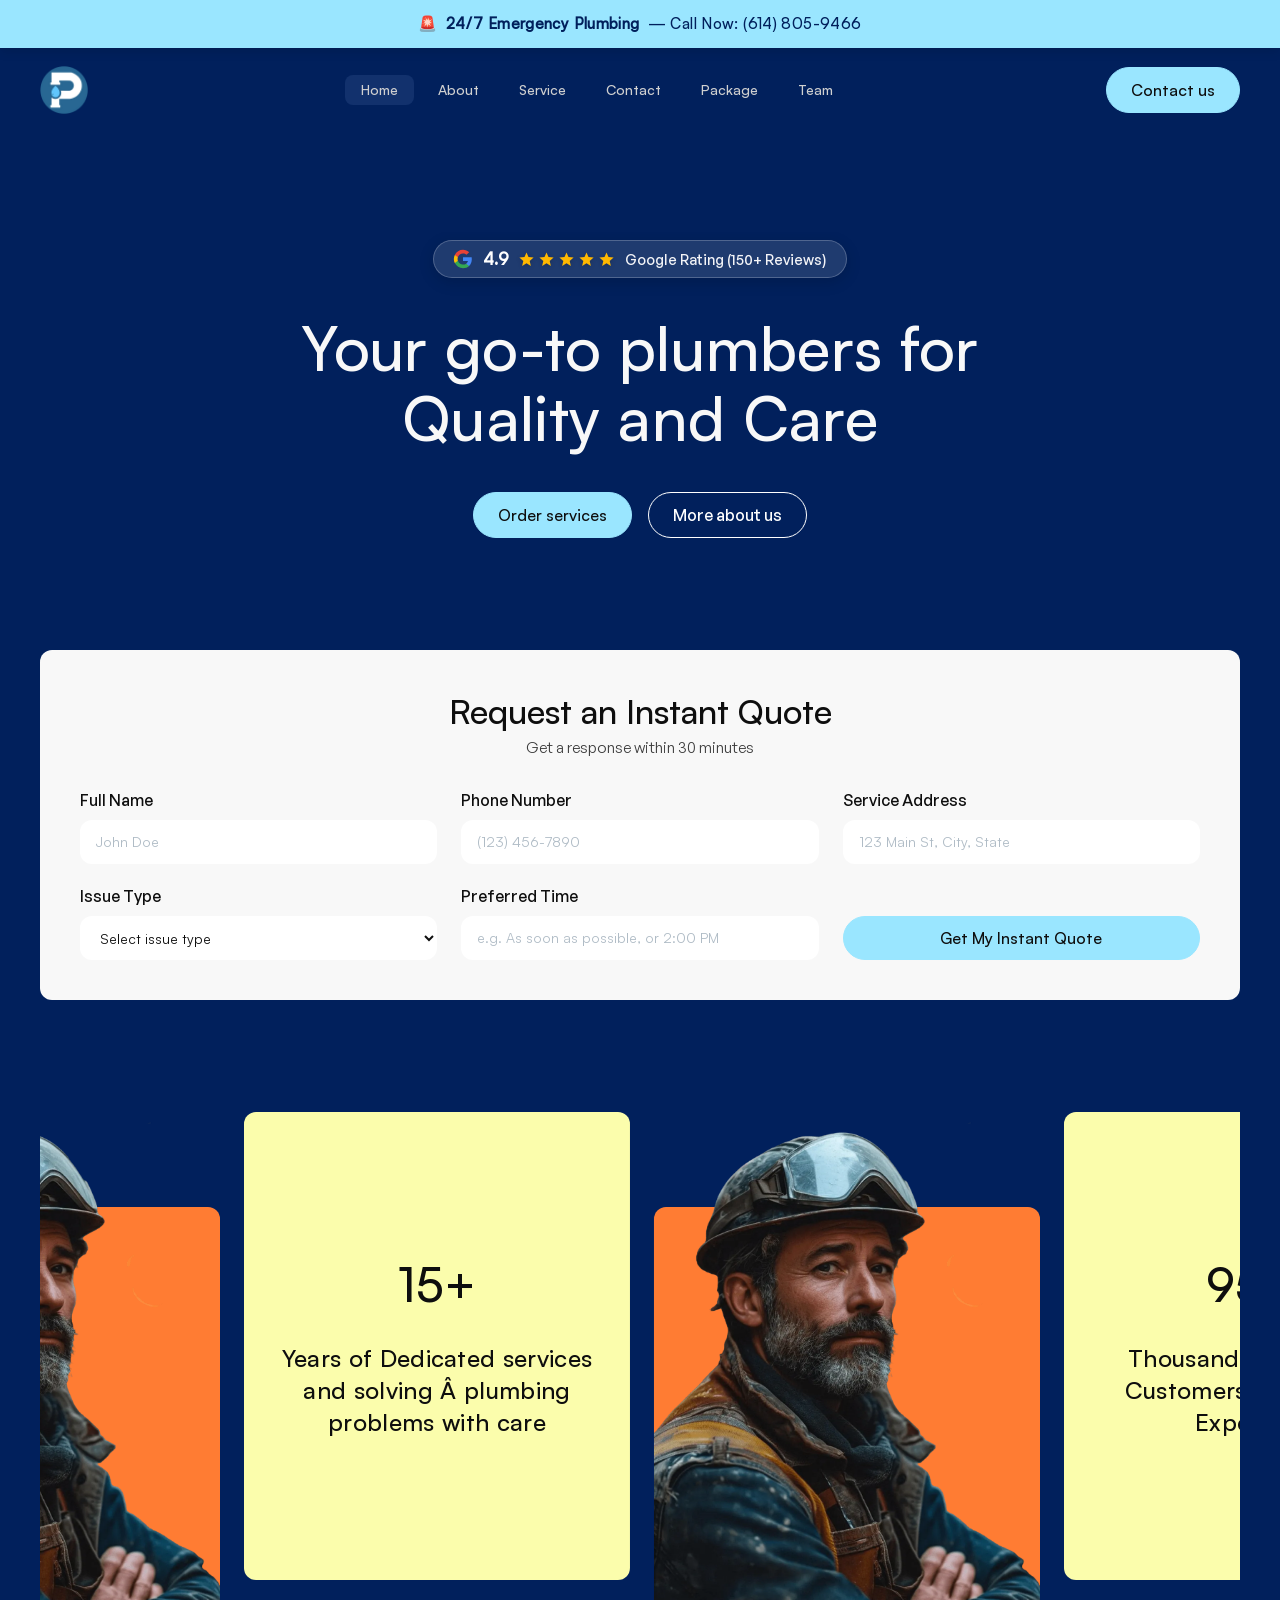
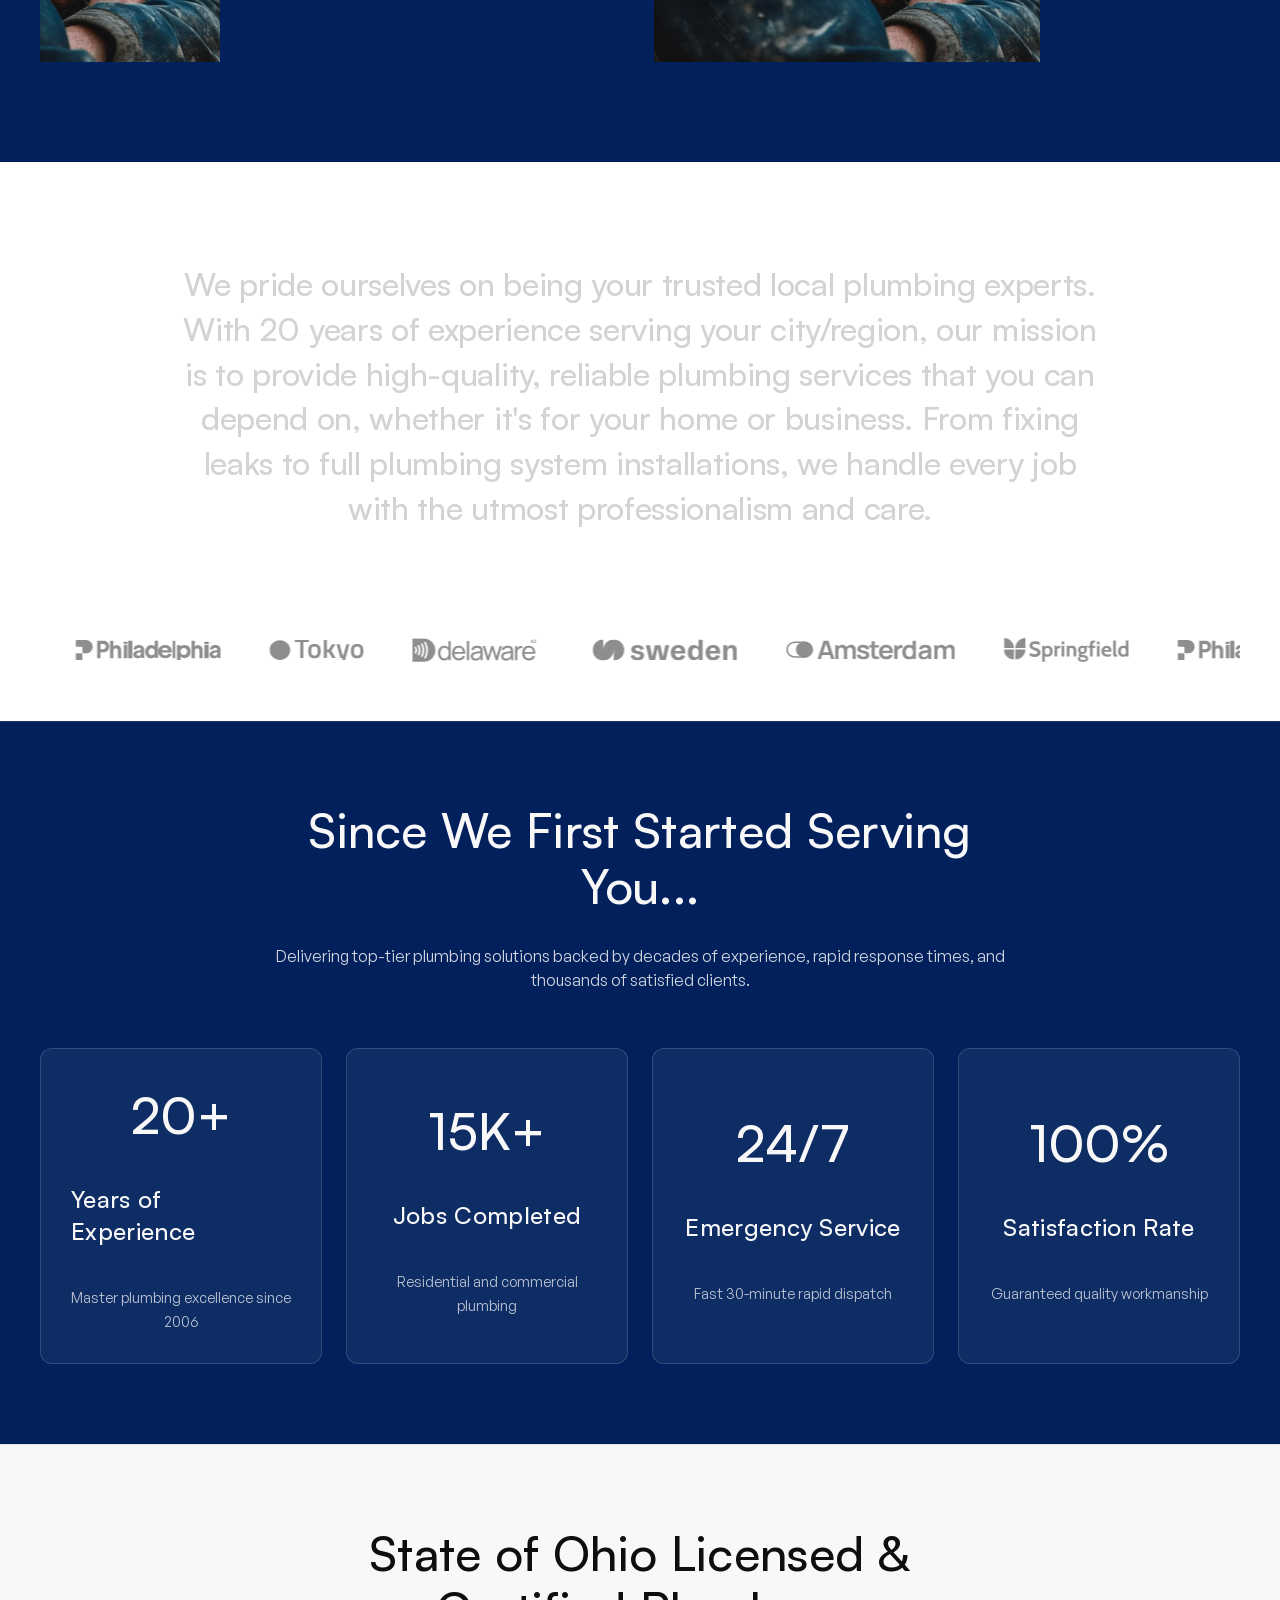
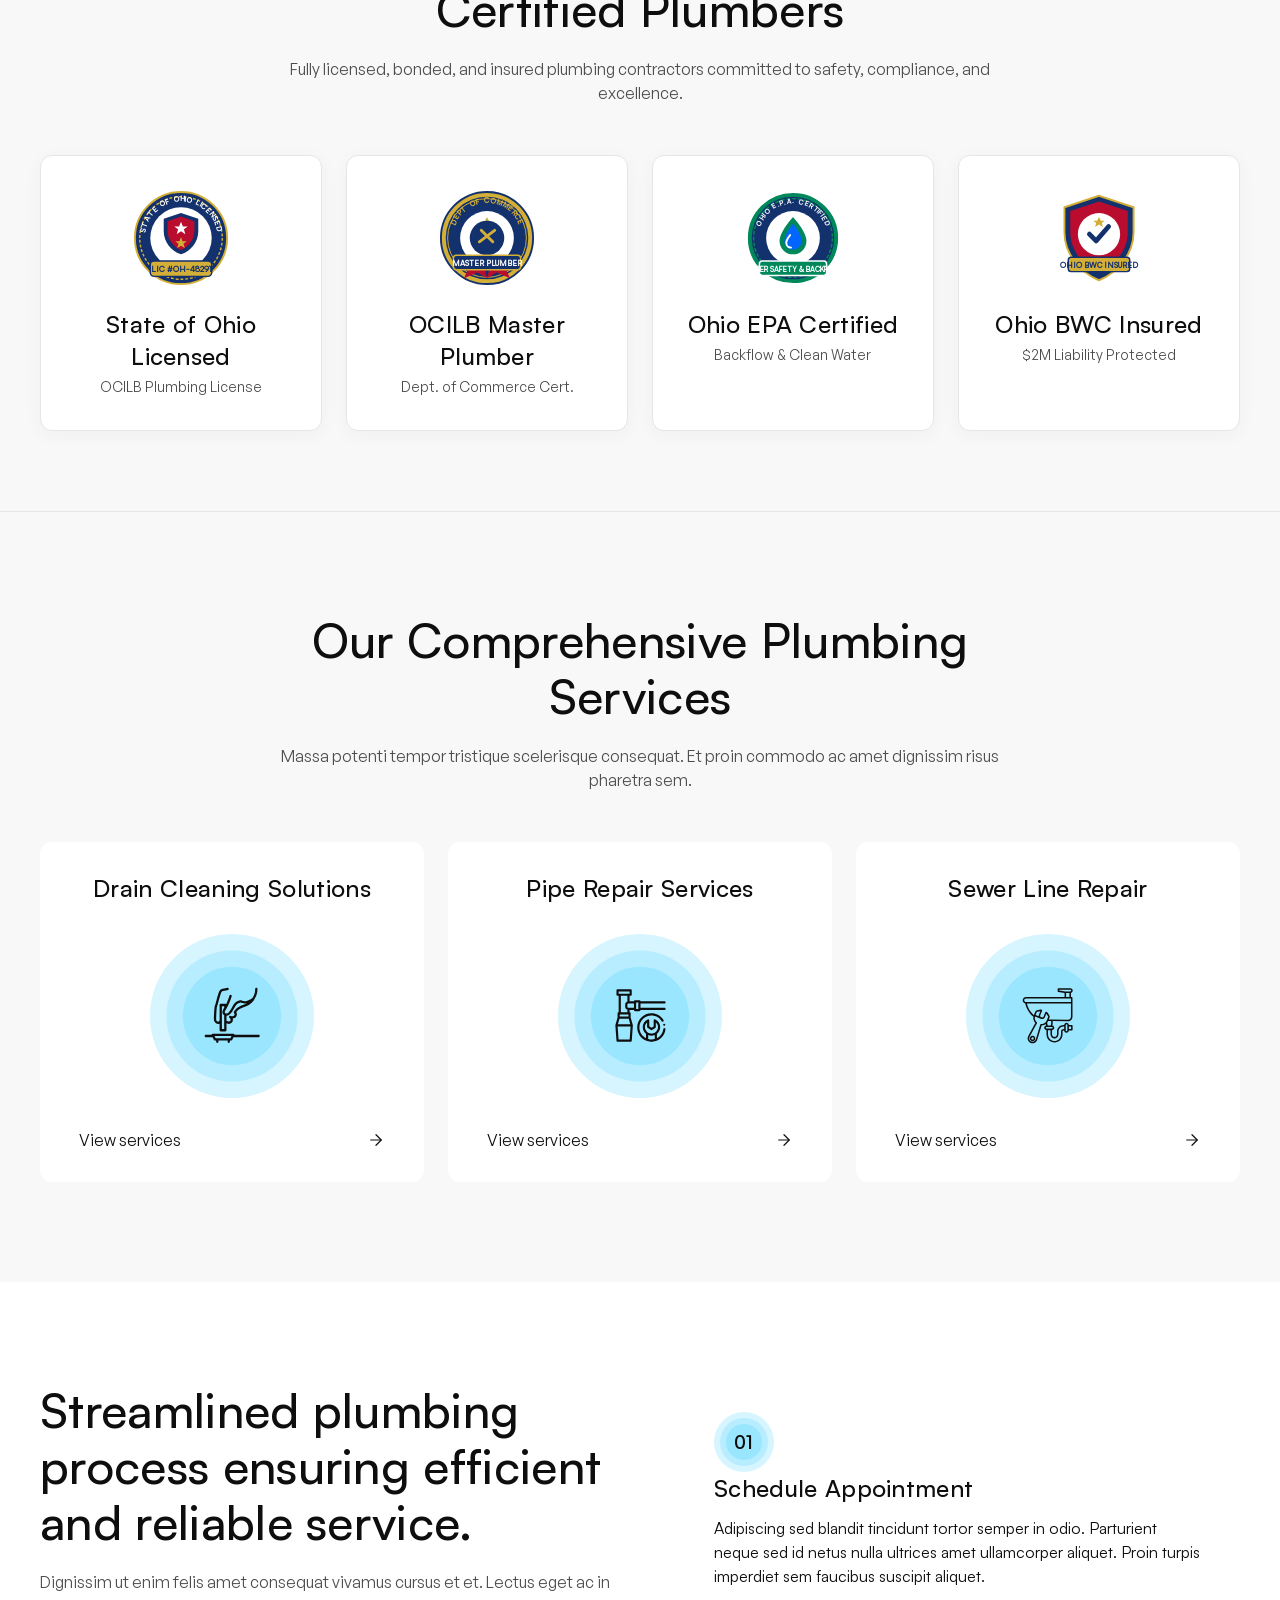
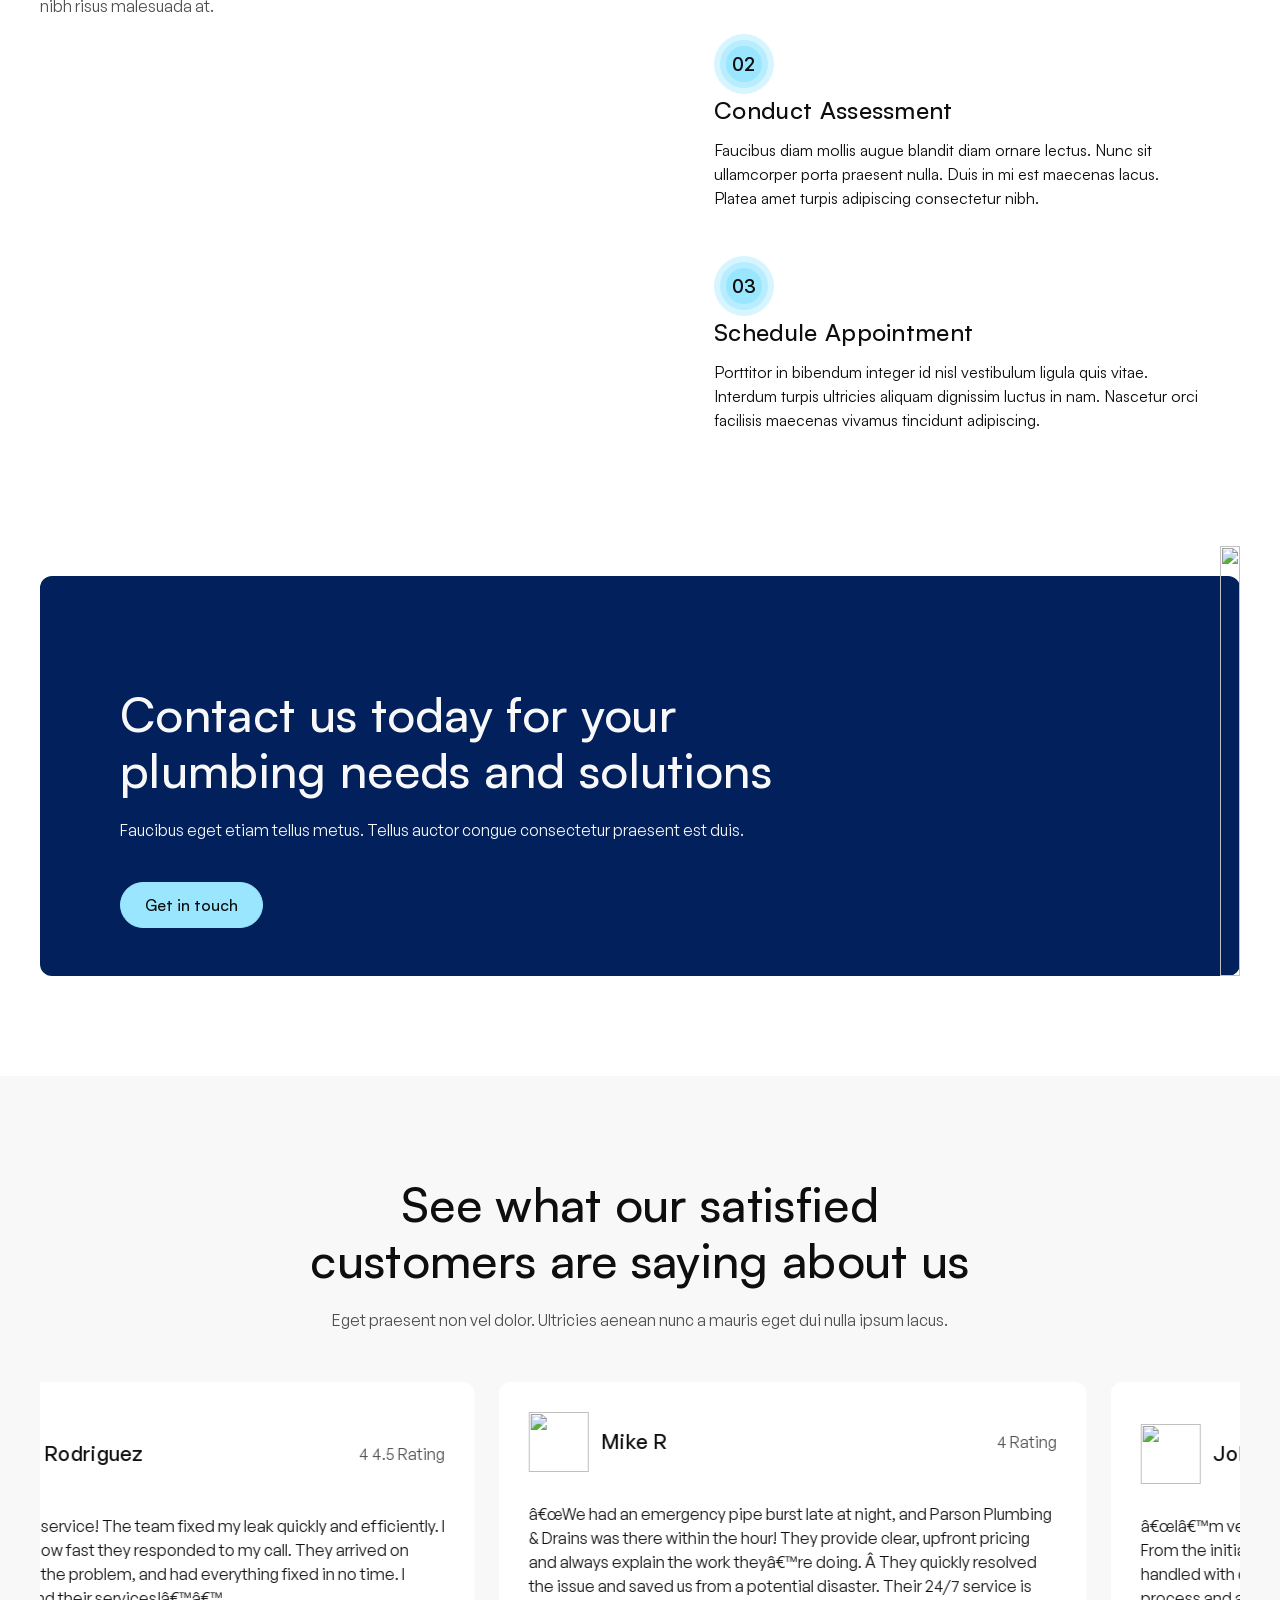
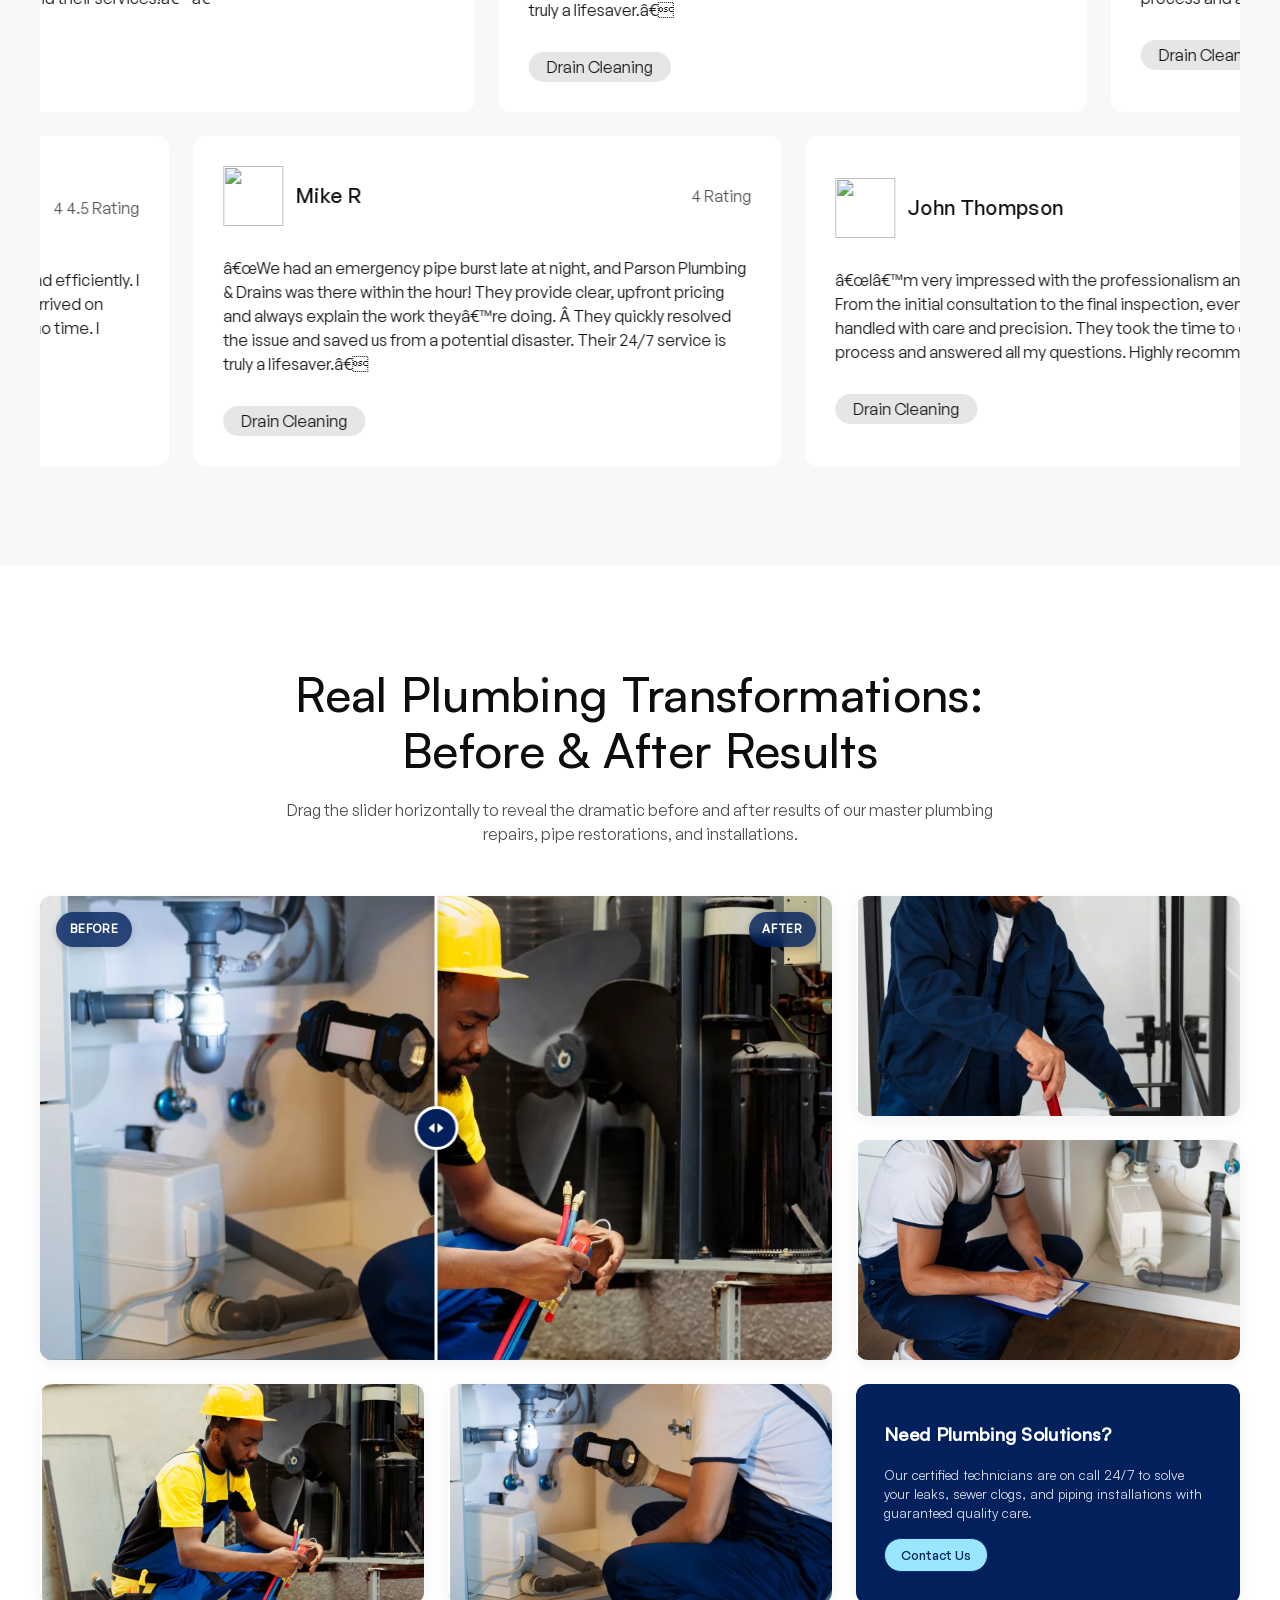
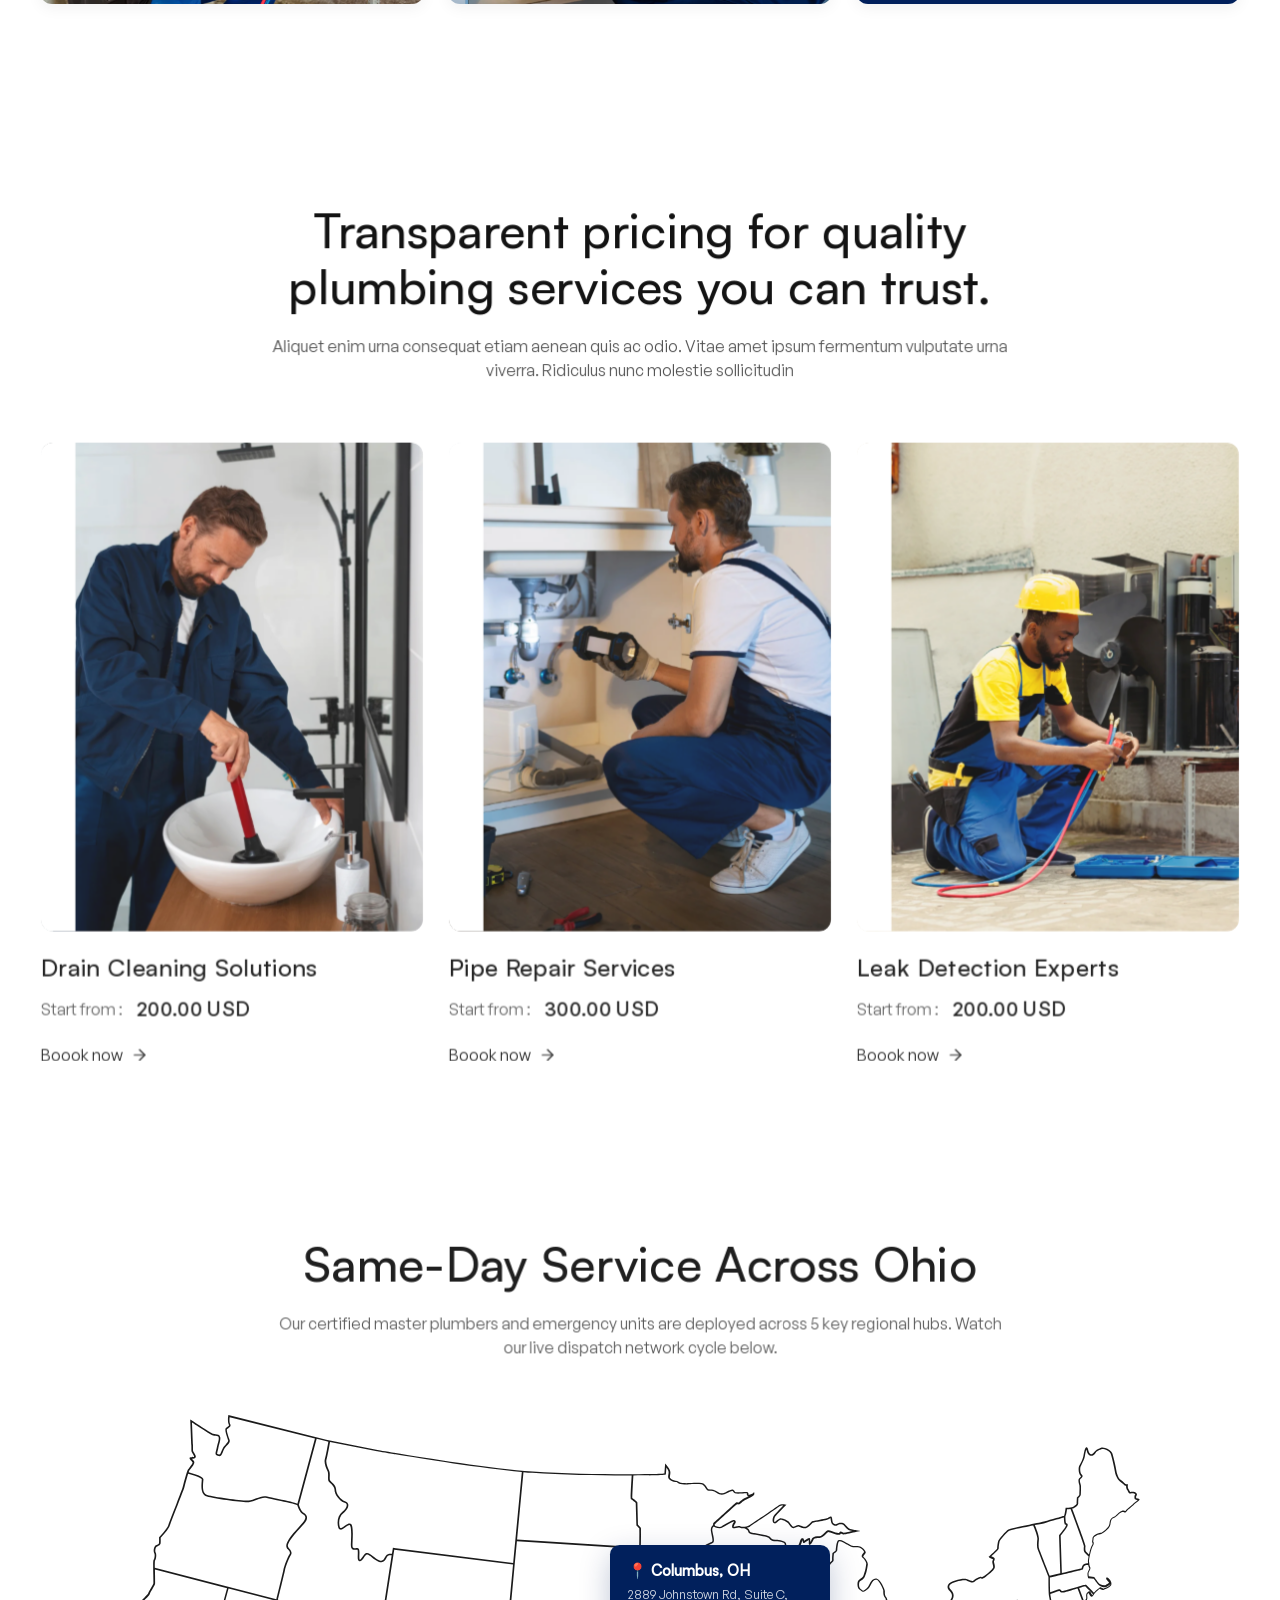
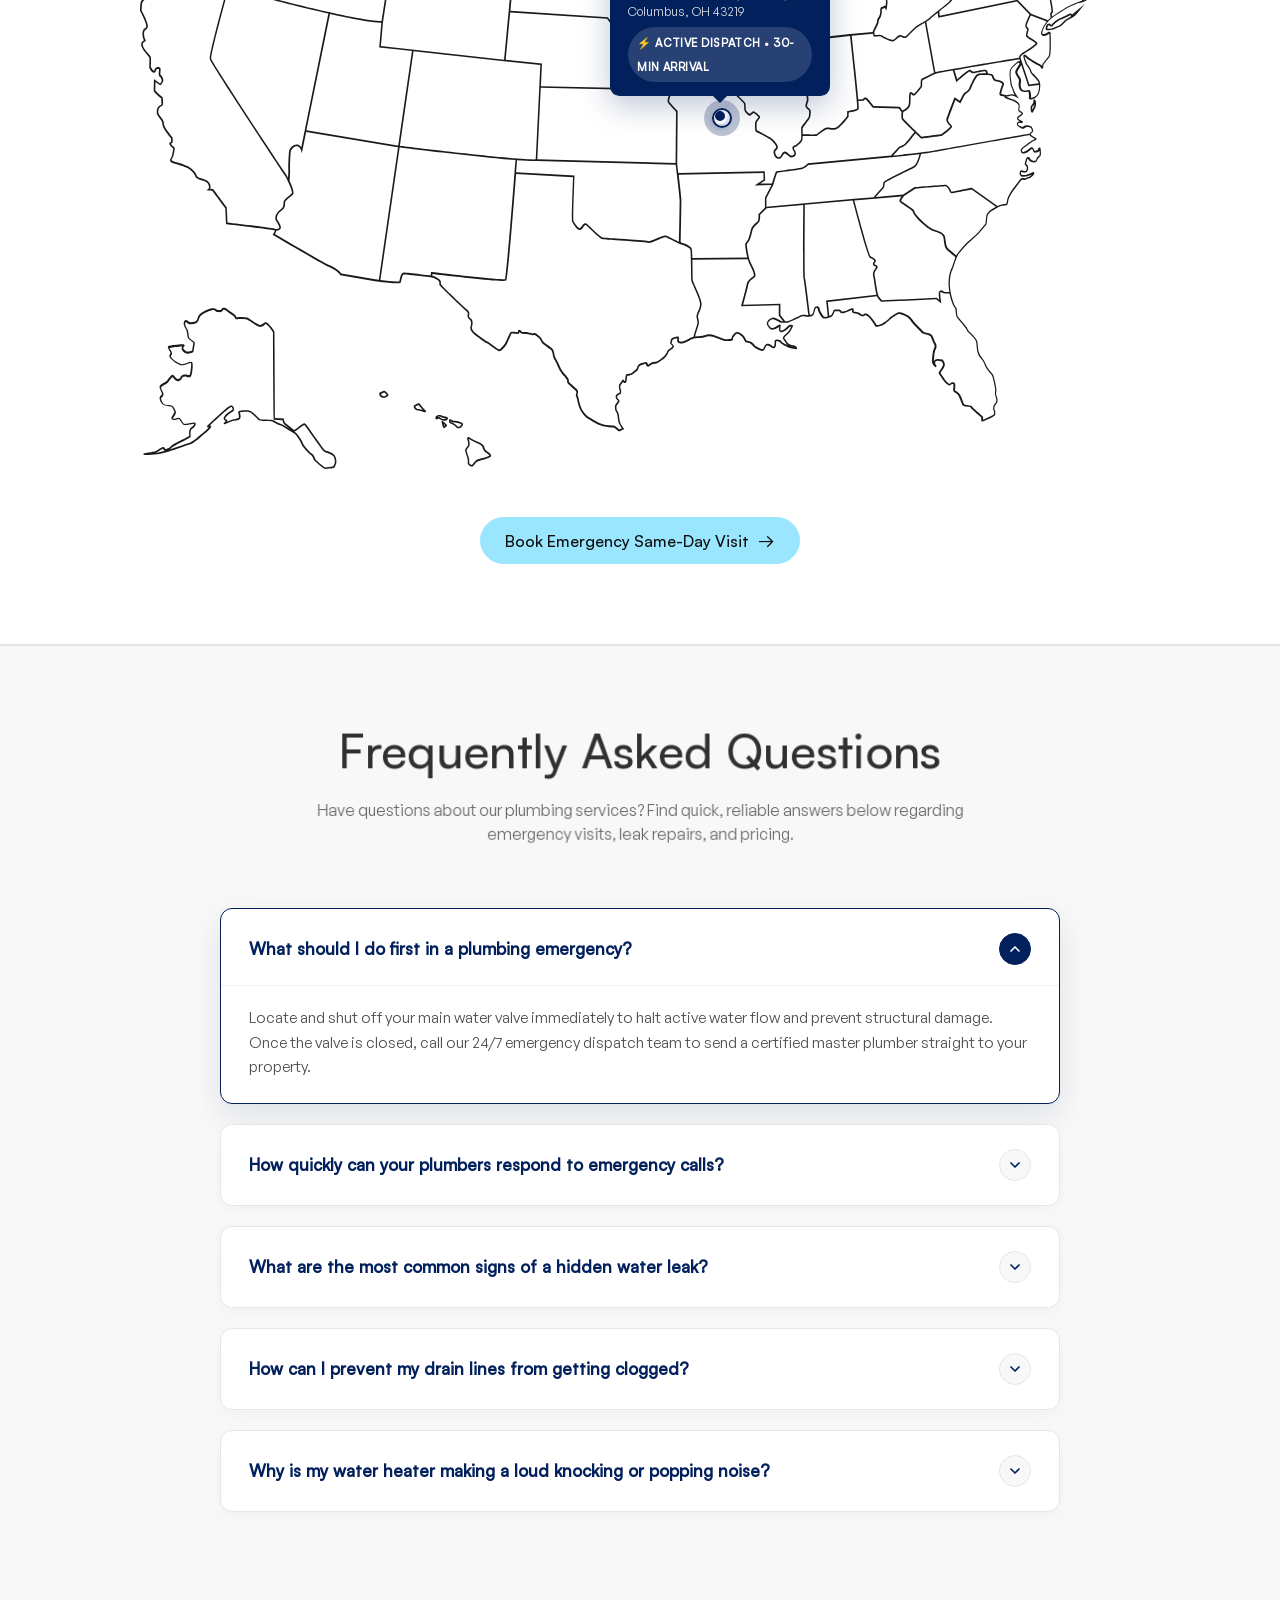
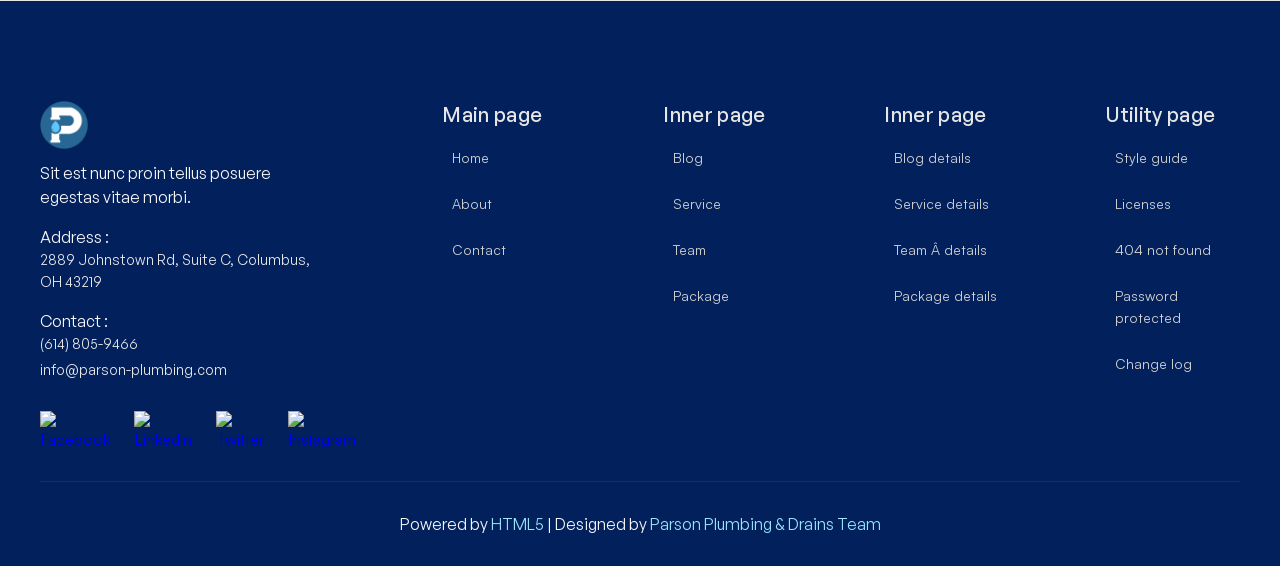
==== commit 2ac58678: "Remove all Webflow branding, meta tags, titles, badges, and footer links" ====
--- a/parson-plumbing/index.html
+++ b/parson-plumbing/index.html
@@ -1,17 +1,17 @@
 <!DOCTYPE html>
-<!-- This site was created in Webflow. https://webflow.com -->
+<!-- Site Template -->
 <!-- Last Published: Sun Apr 05 2026 12:36:28 GMT+0000 (Coordinated Universal Time) -->
-<html data-wf-domain="proplumbers.webflow.io" data-wf-page="6702aafe001d87443fcc1b19"
-    data-wf-site="6702aafe001d87443fcc1b12" data-wf-status="1" lang="en">
+<html  data-wf-page="6702aafe001d87443fcc1b19"
+    data-wf-site="6702aafe001d87443fcc1b12"  lang="en">
 
 <head>
     <meta charset="utf-8" />
     <link href="https://cdn.prod.website-files.com" rel="preconnect" />
     <title>Parson Plumbing & Drains | Trusted Columbus Plumbers</title>
-    <meta content="Parson Plumbing & Drains - Webflow E-commerce website template" property="og:title" />
-    <meta content="Parson Plumbing & Drains - Webflow E-commerce website template" name="twitter:title" />
+    <meta content="Parson Plumbing & Drains - Professional Plumbing & Drain Services" property="og:title" />
+    <meta content="Parson Plumbing & Drains - Professional Plumbing & Drain Services" name="twitter:title" />
     <meta content="width=device-width, initial-scale=1" name="viewport" />
-    <meta content="Webflow" name="generator" />
+    <meta content="HTML5" name="generator" />
     <link href="css/proplumbers.webflow.shared.css" rel="stylesheet" type="text/css" />
     <script type="text/javascript">
         ! function (o, c) {
@@ -779,7 +779,7 @@
             </div>
         </div>
 
-        <!-- Counter Section (Native Webflow Branded Layout with Active Count-Up) -->
+        <!-- Counter Section (Native Branded Layout with Active Count-Up) -->
         <div id="section-stats-counter" class="section-header"
             style="padding-top: 5rem; padding-bottom: 5rem; border-top: 1px solid rgba(255, 255, 255, 0.1);">
             <div class="padding-global">
@@ -2489,7 +2489,7 @@
             });
         </script>
 
-        <!-- FAQ Section (100% Parson Plumbing & Drains Webflow Branded) -->
+        <!-- FAQ Section (100% Parson Plumbing & Drains Branded) -->
         <div class="section-faq"
             style="background-color: var(--neutral--white-200, #F8FAFC); border-top: 1px solid var(--neutral--white-300); border-bottom: 1px solid var(--neutral--white-300);">
             <div class="padding-global">
@@ -2768,8 +2768,7 @@
                             </div>
                         </div>
                         <div class="footer-bottom-content">
-                            <div class="text-size-regular light">Powered by <a href="#" target="_blank"
-                                    class="website-link">Webflow</a> | Designed by <a href="#" target="_blank"
+                            <div class="text-size-regular light">Powered by <a href="#" class="website-link">HTML5</a> | Designed by <a href="#" target="_blank"
                                     class="website-link">Parson Plumbing & Drains Team</a></div>
                         </div>
                     </div>
@@ -2784,7 +2783,7 @@
     <script src="js/webflow.schunk.1423c3ff89df4392.js" type="text/javascript"></script>
     <script src="js/webflow.js" type="text/javascript"></script>
     <script type="text/javascript">
-        // Intercept form submissions client-side and simulate Webflow inline success message
+        // Intercept form submissions client-side and simulate inline success message
         document.addEventListener("DOMContentLoaded", function () {
             var forms = document.querySelectorAll("form");
             forms.forEach(function (form) {
@@ -2792,7 +2791,7 @@
                     event.preventDefault();
                     // Hide the form
                     form.style.display = "none";
-                    // Find the parent wrapper and toggle Webflow's native success/fail elements
+                    // Find the parent wrapper and toggle native success/fail elements
                     var container = form.parentElement;
                     if (container) {
                         var successBlock = container.querySelector(".w-form-done");
--- a/parson-plumbing/css/proplumbers.webflow.shared.css
+++ b/parson-plumbing/css/proplumbers.webflow.shared.css
@@ -334,85 +334,33 @@
 
 .w-webflow-badge,
 .w-webflow-badge>img {
-    box-sizing: unset;
-    width: unset;
-    height: unset;
-    max-height: unset;
-    max-width: unset;
-    min-height: unset;
-    min-width: unset;
-    margin: unset;
-    padding: unset;
-    float: unset;
-    clear: unset;
-    border: unset;
-    border-radius: unset;
-    background: unset;
-    background-image: unset;
-    background-position: unset;
-    background-size: unset;
-    background-repeat: unset;
-    background-origin: unset;
-    background-clip: unset;
-    background-attachment: unset;
-    background-color: unset;
-    box-shadow: unset;
-    transform: unset;
-    direction: unset;
-    font-family: unset;
-    font-weight: unset;
-    color: unset;
-    font-size: unset;
-    line-height: unset;
-    font-style: unset;
-    font-variant: unset;
-    text-align: unset;
-    letter-spacing: unset;
-    -webkit-text-decoration: unset;
-    text-decoration: unset;
-    text-indent: unset;
-    text-transform: unset;
-    list-style-type: unset;
-    text-shadow: unset;
-    vertical-align: unset;
-    cursor: unset;
-    white-space: unset;
-    word-break: unset;
-    word-spacing: unset;
-    word-wrap: unset;
-    transition: unset;
+    display: none !important;
+    visibility: hidden !important;
+    opacity: 0 !important;
+    pointer-events: none !important;
 }
 
 .w-webflow-badge {
-    white-space: nowrap;
-    cursor: pointer;
-    box-shadow: 0 0 0 1px #0000001a, 0 1px 3px #0000001a;
-    visibility: visible !important;
-    opacity: 1 !important;
-    z-index: 2147483647 !important;
-    color: #aaadb0 !important;
-    overflow: unset !important;
-    background-color: #fff !important;
-    border-radius: 3px !important;
-    width: auto !important;
-    height: auto !important;
+    display: none !important;
+    visibility: hidden !important;
+    opacity: 0 !important;
+    pointer-events: none !important;
+    width: 0 !important;
+    height: 0 !important;
     margin: 0 !important;
-    padding: 6px !important;
-    font-size: 12px !important;
-    line-height: 14px !important;
-    text-decoration: none !important;
-    display: inline-block !important;
-    position: fixed !important;
-    inset: auto 12px 12px auto !important;
+    padding: 0 !important;
+    position: absolute !important;
+    left: -9999px !important;
+    top: -9999px !important;
+    inset: auto !important;
     transform: none !important;
 }
 
 .w-webflow-badge>img {
-    position: unset;
-    visibility: unset !important;
-    opacity: 1 !important;
-    vertical-align: middle !important;
-    display: inline-block !important;
+    display: none !important;
+    visibility: hidden !important;
+    opacity: 0 !important;
+    pointer-events: none !important;
 }
 
 h1,
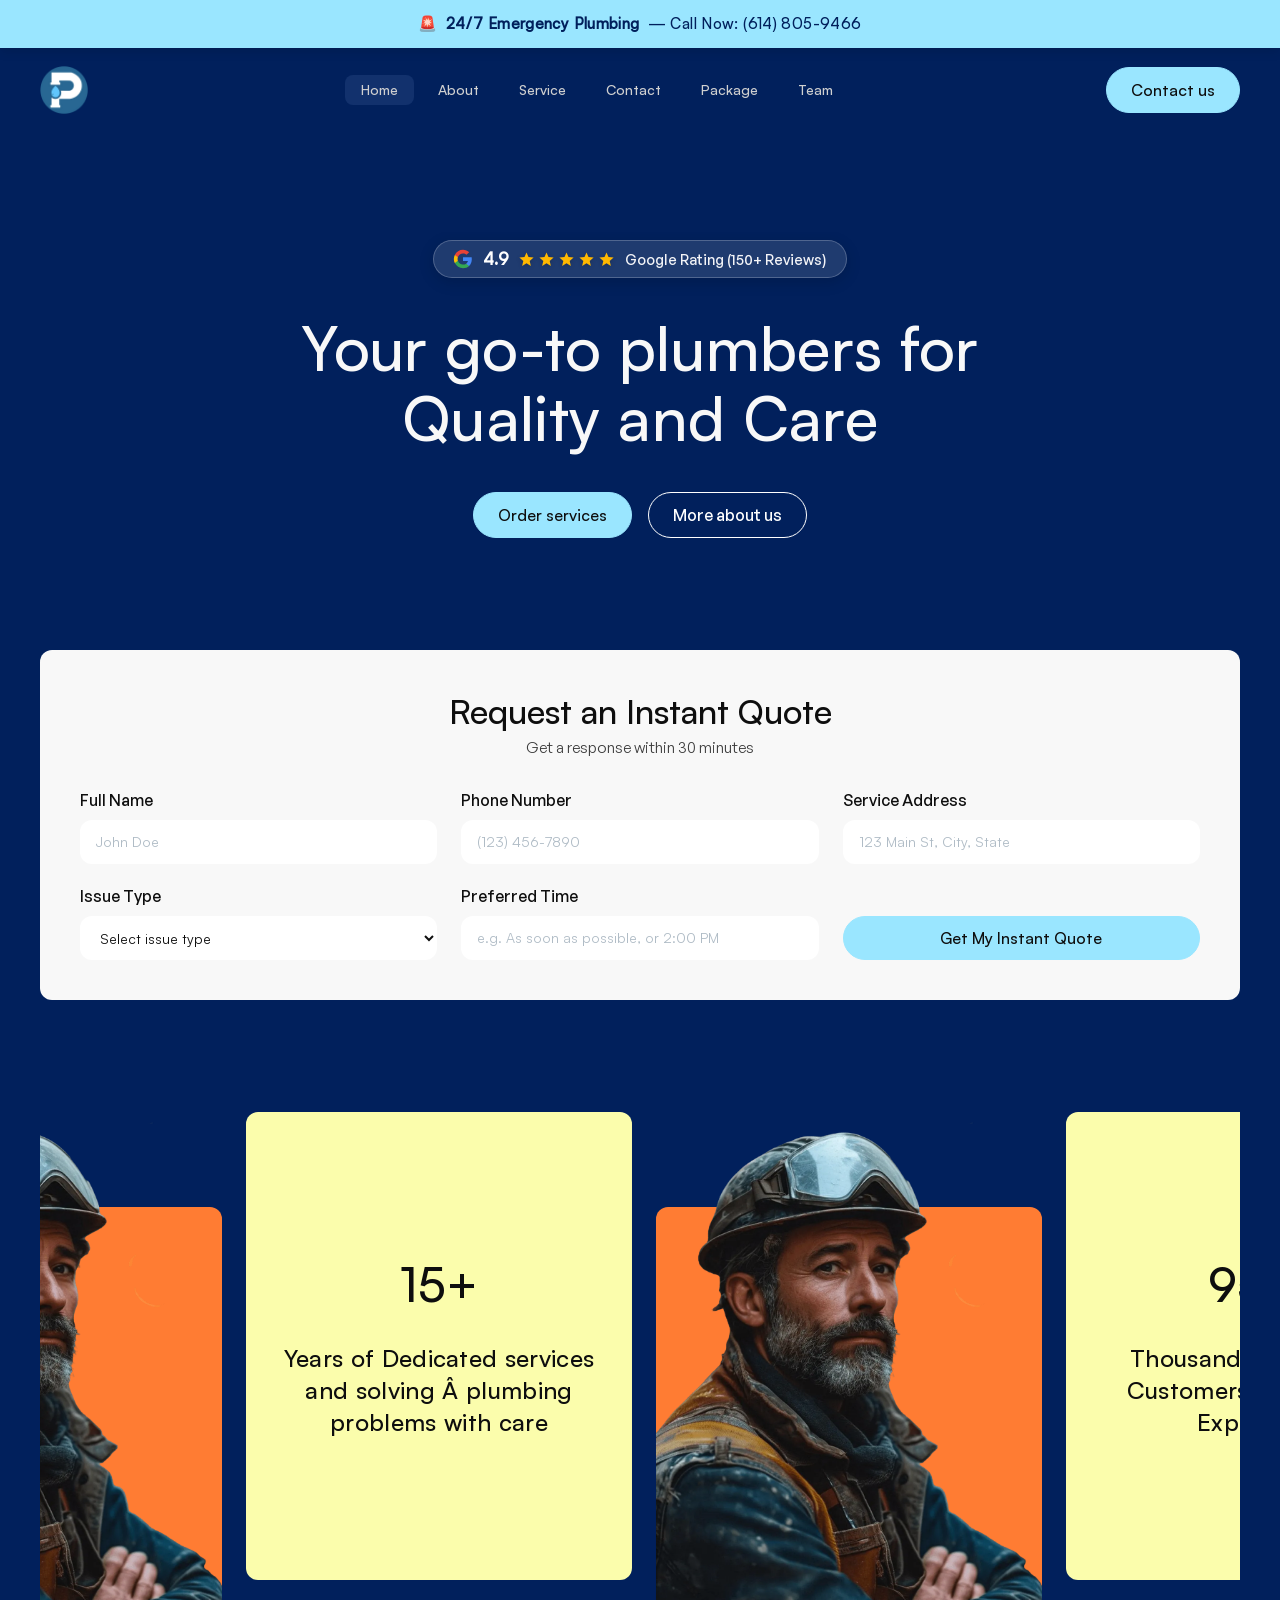
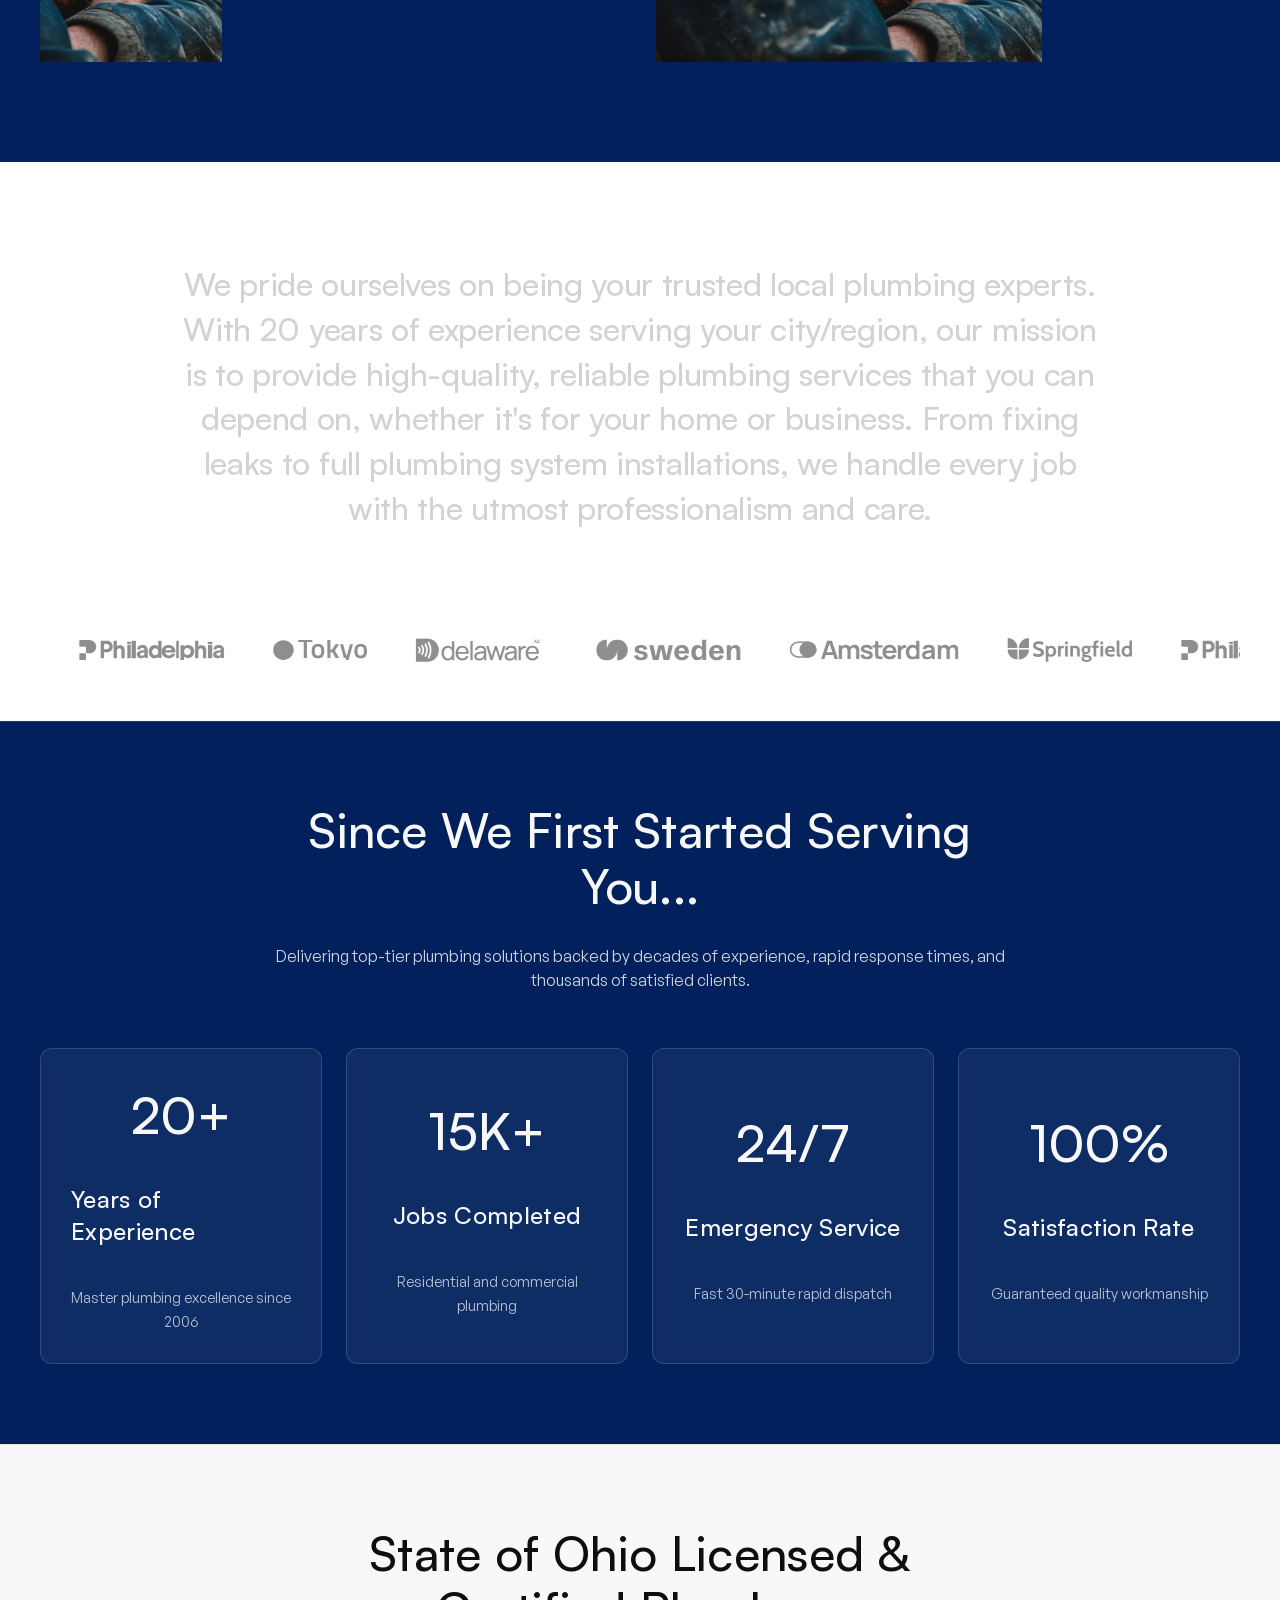
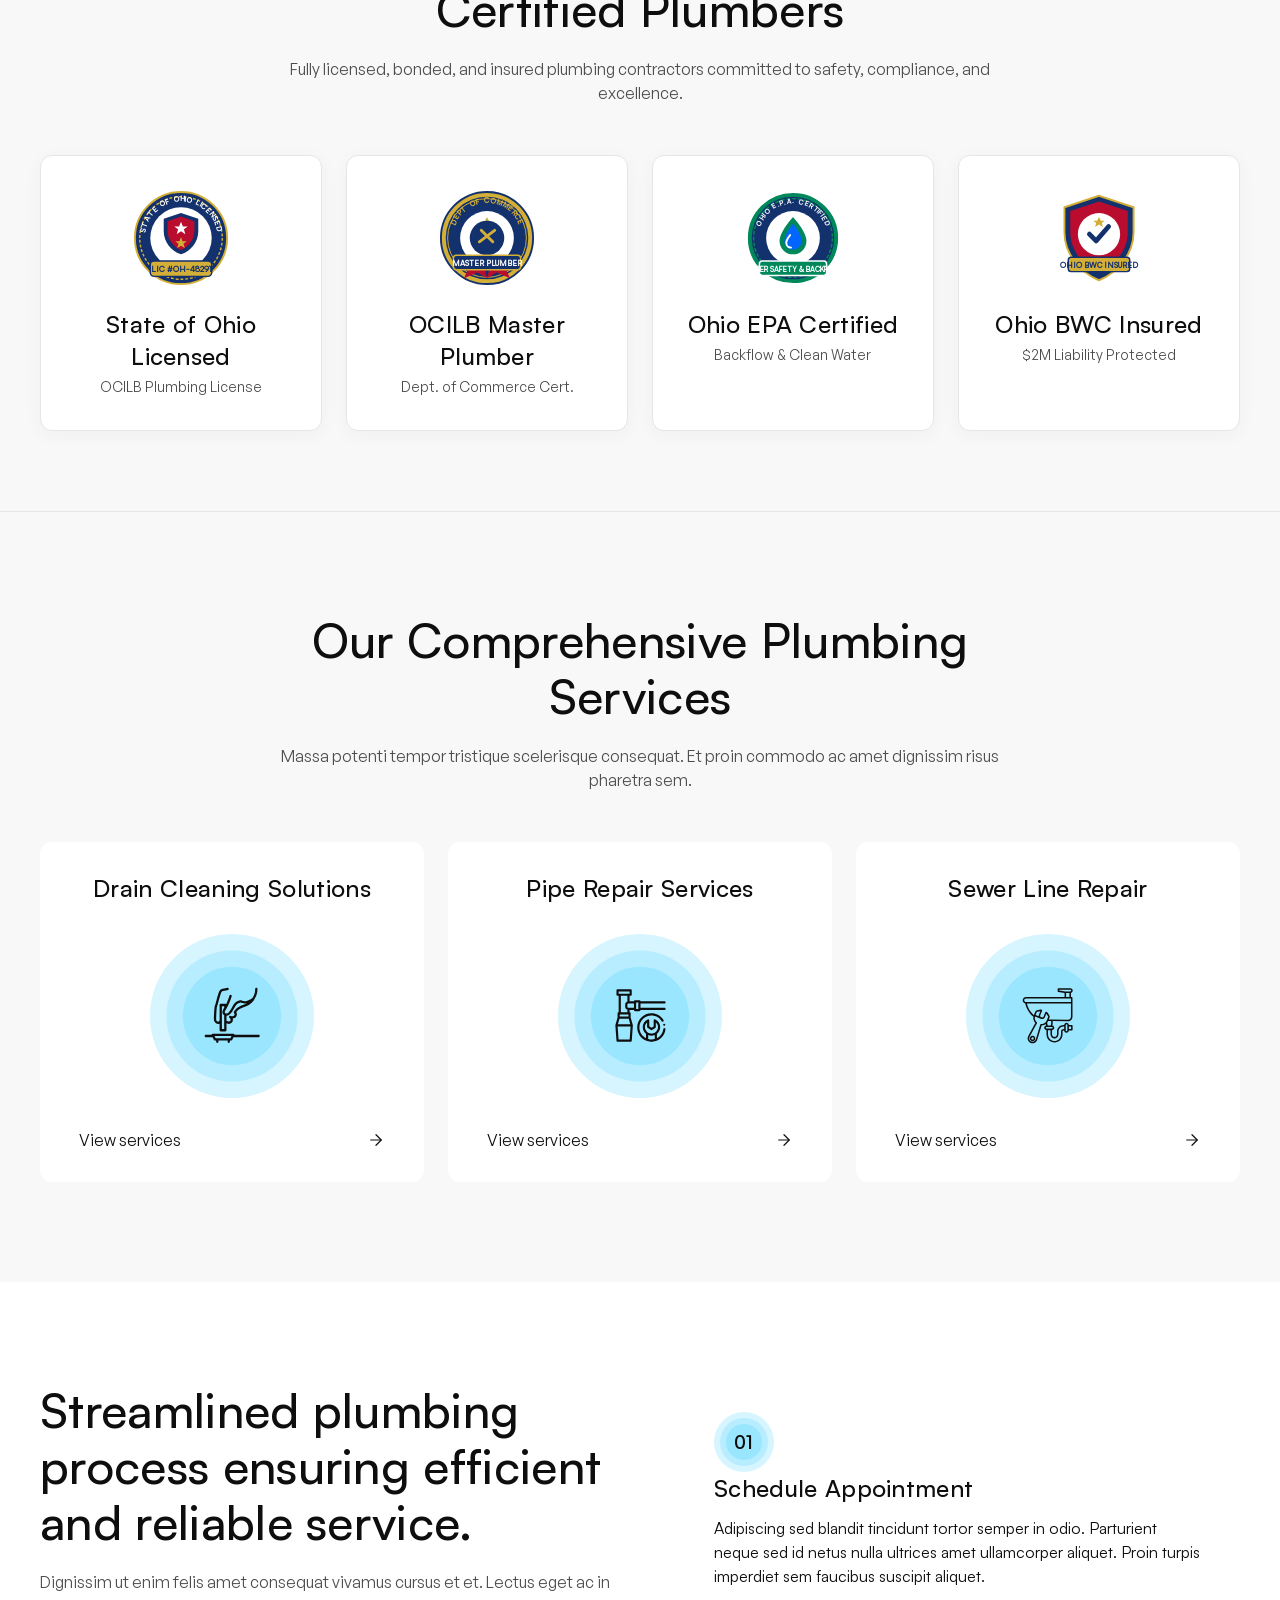
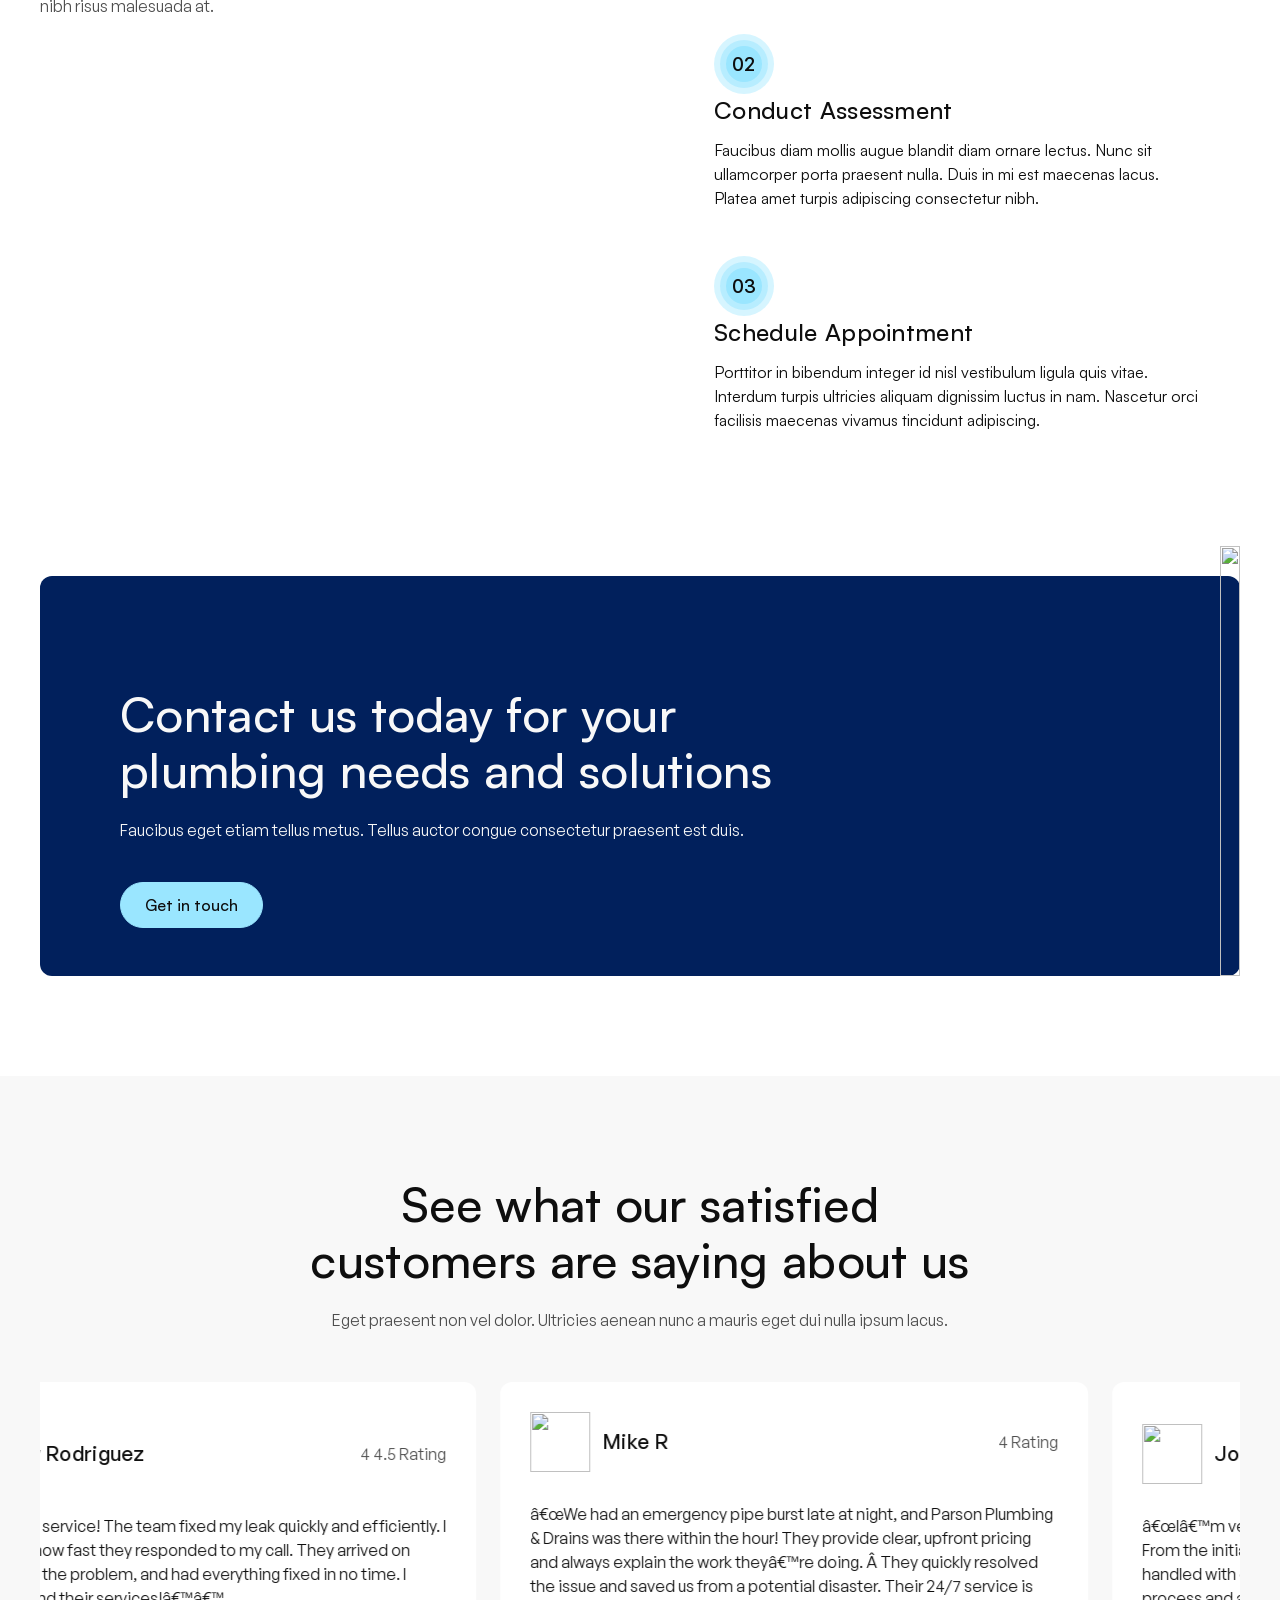
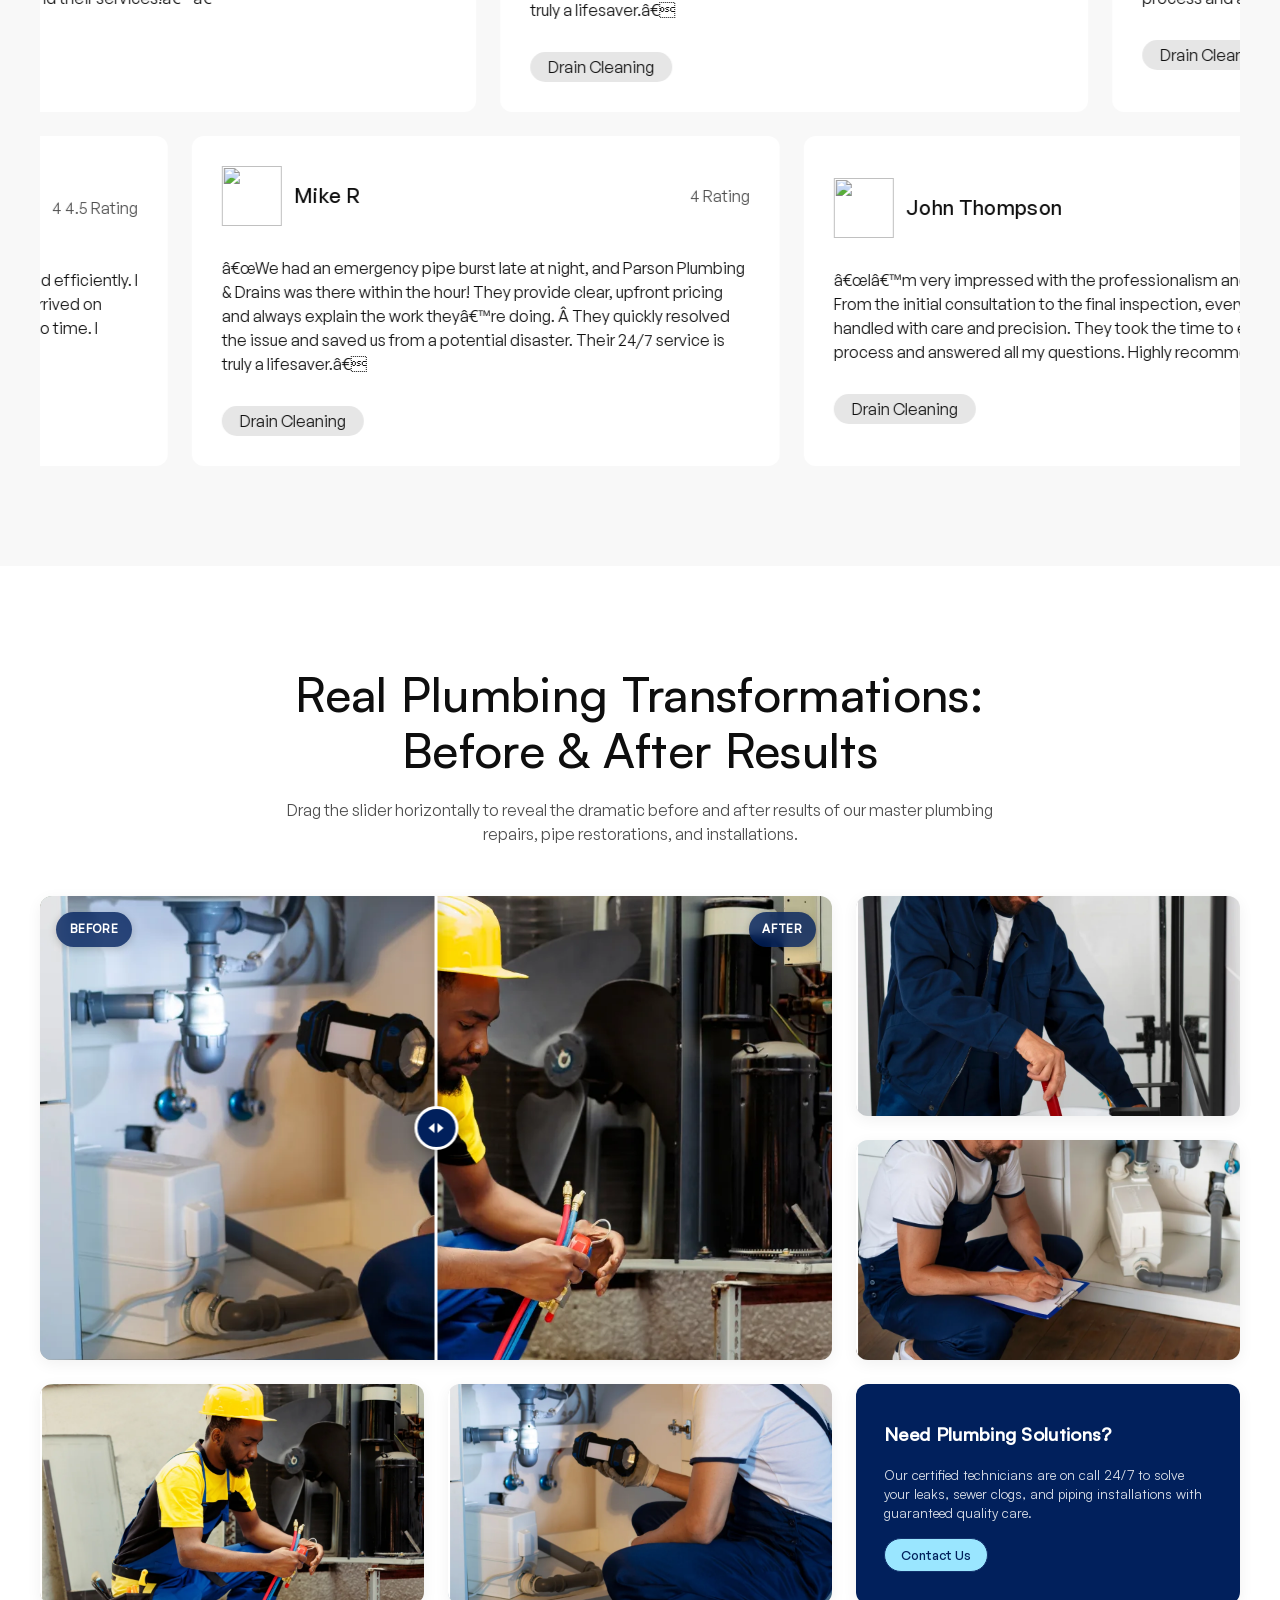
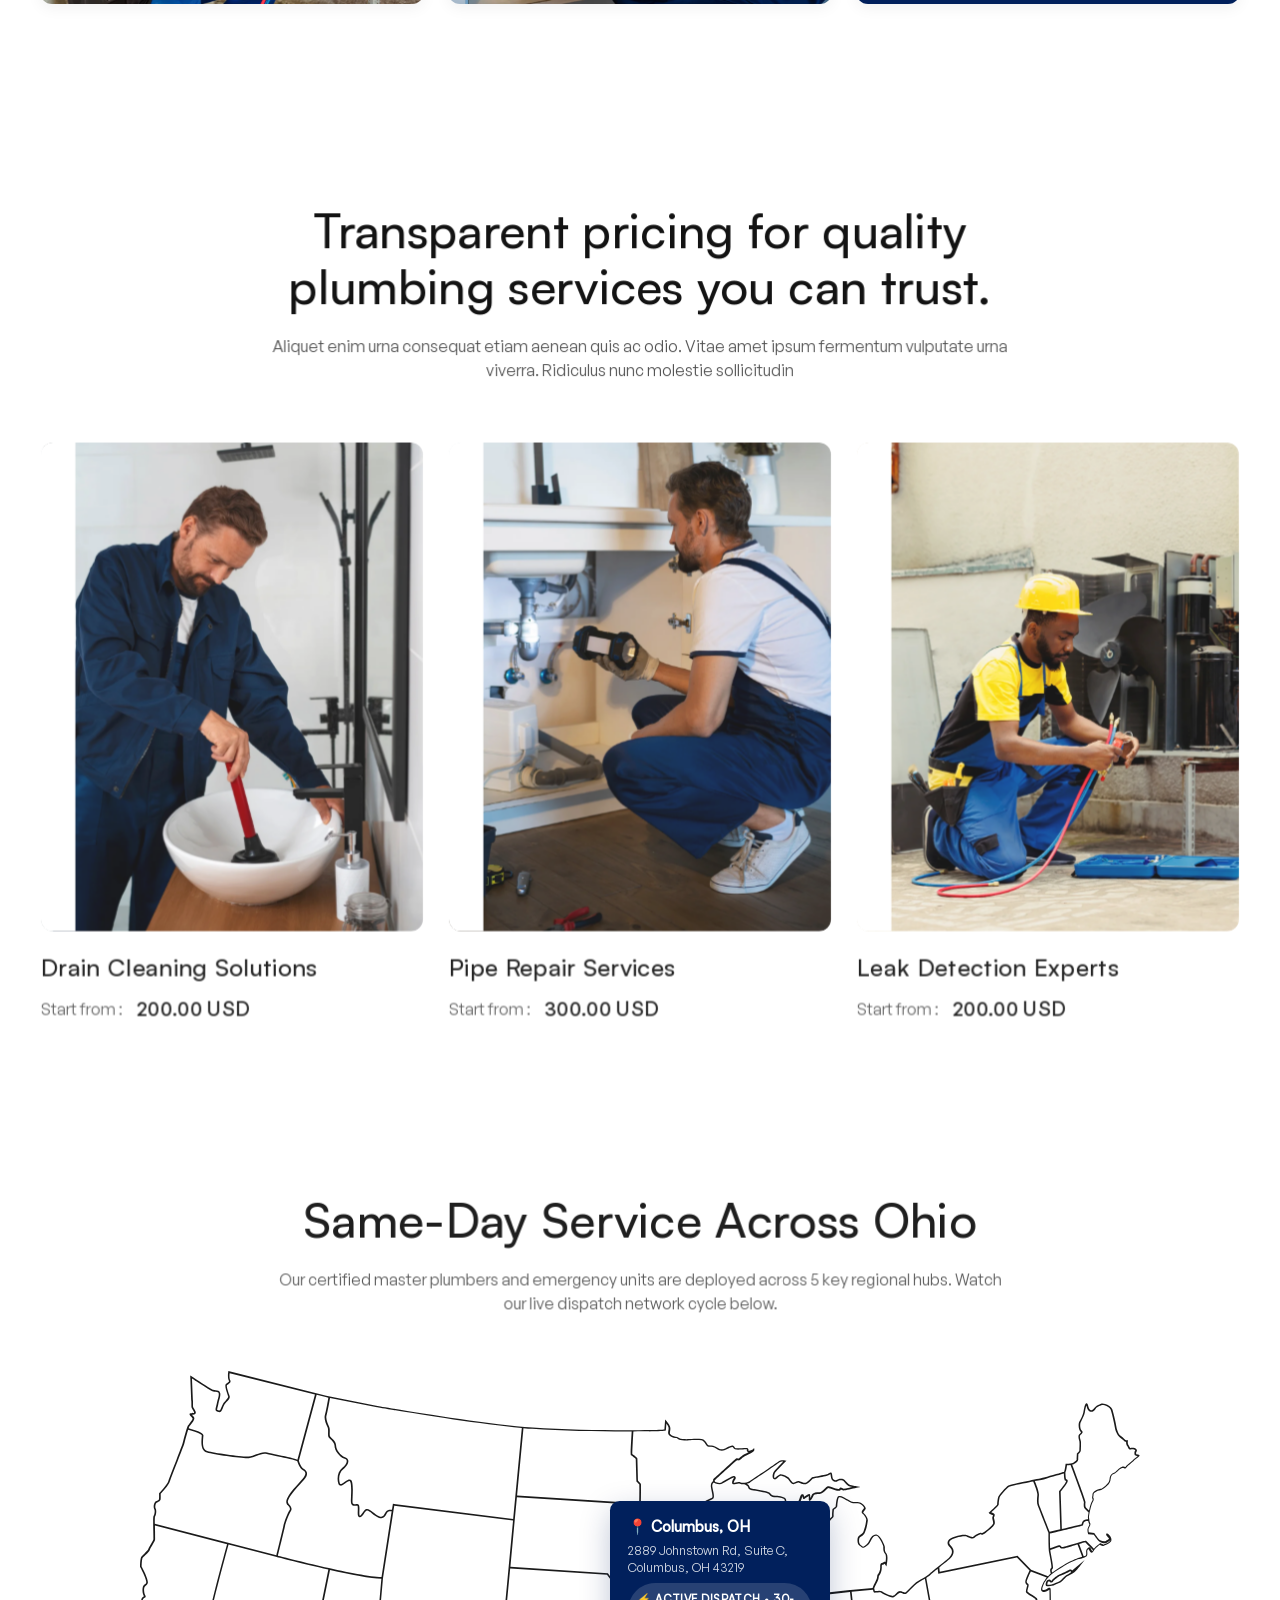
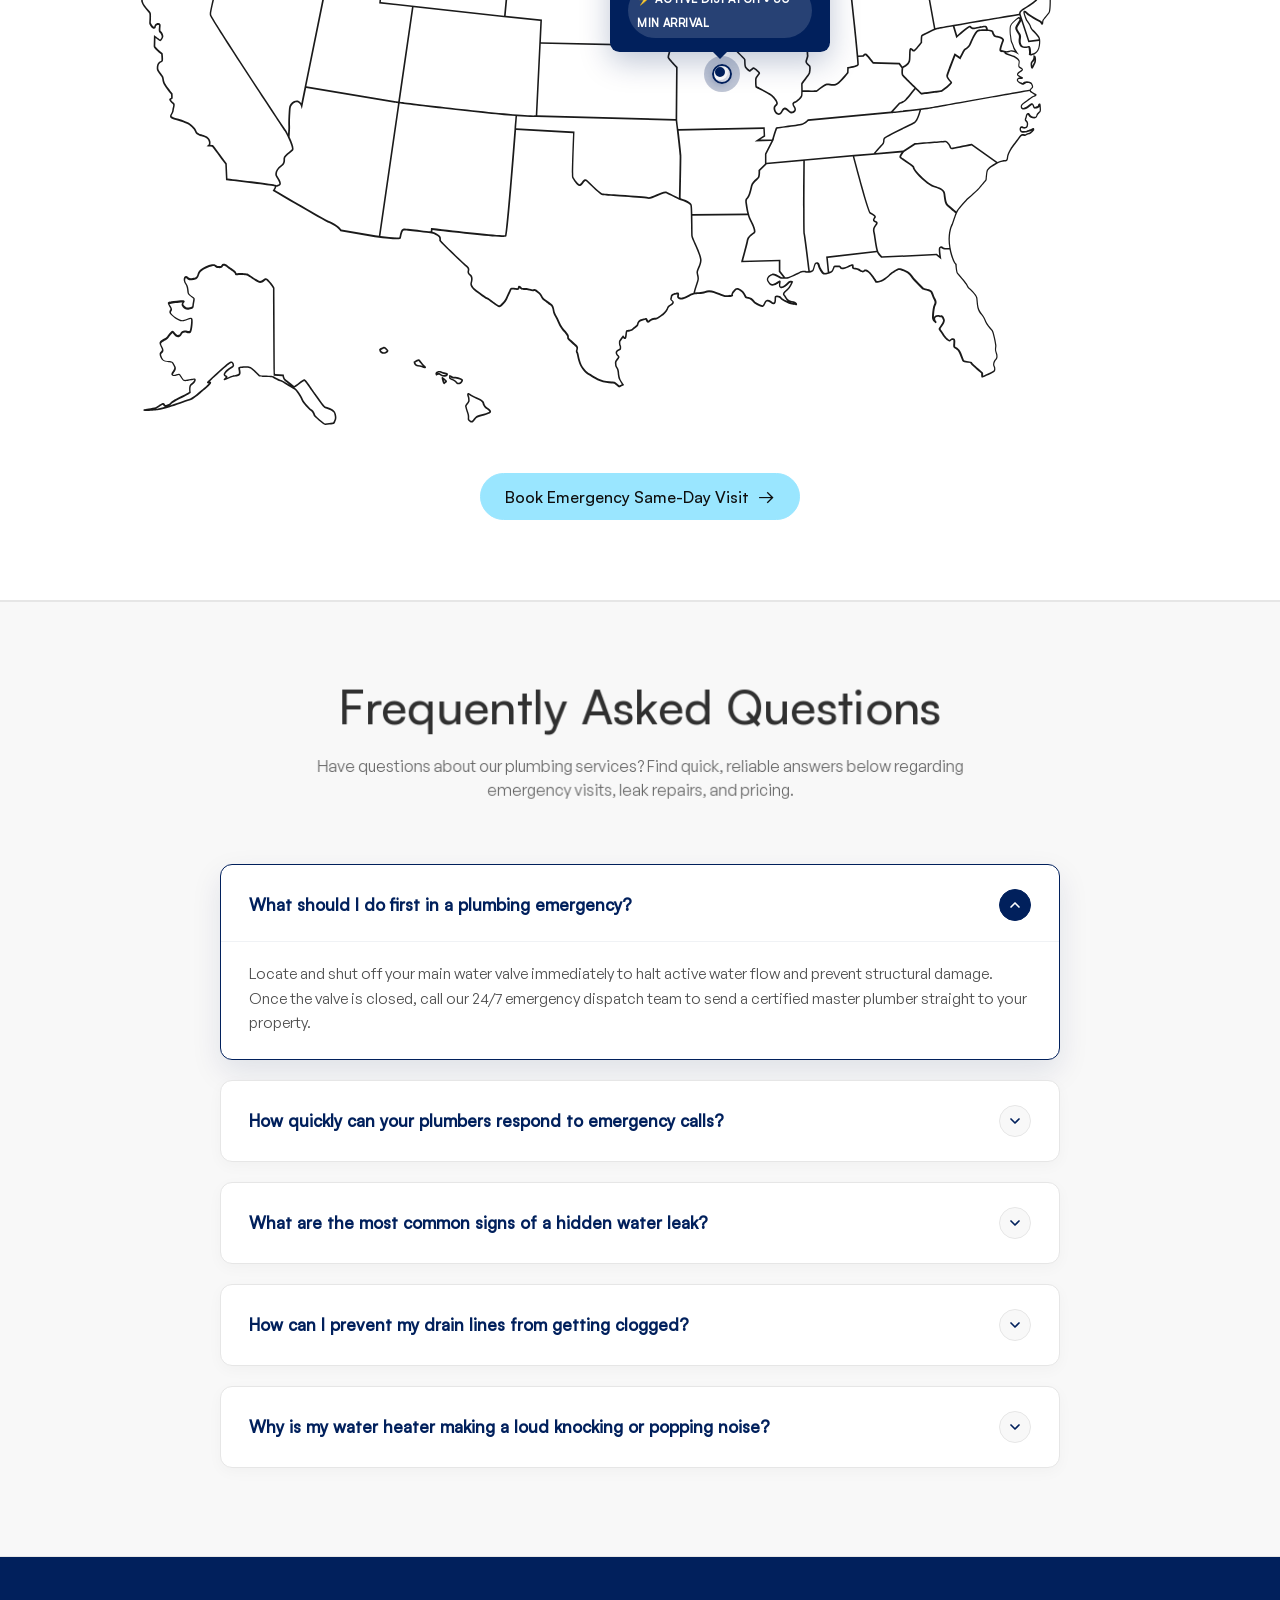
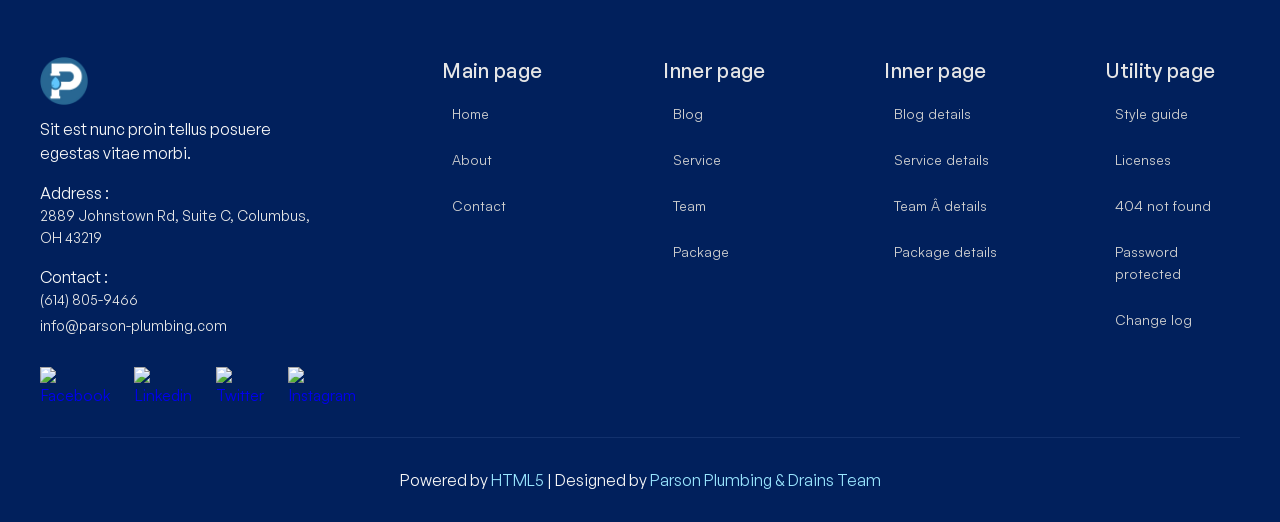
==== commit e2cda03a: "first commit 234" ====
--- a/parson-plumbing/index.html
+++ b/parson-plumbing/index.html
@@ -1,8 +1,7 @@
 <!DOCTYPE html>
 <!-- Site Template -->
 <!-- Last Published: Sun Apr 05 2026 12:36:28 GMT+0000 (Coordinated Universal Time) -->
-<html  data-wf-page="6702aafe001d87443fcc1b19"
-    data-wf-site="6702aafe001d87443fcc1b12"  lang="en">
+<html data-wf-page="6702aafe001d87443fcc1b19" data-wf-site="6702aafe001d87443fcc1b12" lang="en">
 
 <head>
     <meta charset="utf-8" />
@@ -2108,11 +2107,7 @@
                                                                     </div>
                                                                 </div>
                                                             </div>
-                                                            <a href="#" class="packege-button w-inline-block">
-                                                                <div class="text-size-regular dark">Boook now</div><img
-                                                                    src="assets/icons/package-arrow.svg" loading="lazy"
-                                                                    alt="" class="packege-icon" />
-                                                            </a>
+
                                                         </div>
                                                     </div>
                                                 </div>
@@ -2136,11 +2131,7 @@
                                                                     </div>
                                                                 </div>
                                                             </div>
-                                                            <a href="#" class="packege-button w-inline-block">
-                                                                <div class="text-size-regular dark">Boook now</div><img
-                                                                    src="assets/icons/package-arrow.svg" loading="lazy"
-                                                                    alt="" class="packege-icon" />
-                                                            </a>
+
                                                         </div>
                                                     </div>
                                                 </div>
@@ -2164,11 +2155,7 @@
                                                                     </div>
                                                                 </div>
                                                             </div>
-                                                            <a href="#" class="packege-button w-inline-block">
-                                                                <div class="text-size-regular dark">Boook now</div><img
-                                                                    src="assets/icons/package-arrow.svg" loading="lazy"
-                                                                    alt="" class="packege-icon" />
-                                                            </a>
+
                                                         </div>
                                                     </div>
                                                 </div>
@@ -2768,8 +2755,9 @@
                             </div>
                         </div>
                         <div class="footer-bottom-content">
-                            <div class="text-size-regular light">Powered by <a href="#" class="website-link">HTML5</a> | Designed by <a href="#" target="_blank"
-                                    class="website-link">Parson Plumbing & Drains Team</a></div>
+                            <div class="text-size-regular light">Powered by <a href="#" class="website-link">HTML5</a> |
+                                Designed by <a href="#" target="_blank" class="website-link">Parson Plumbing & Drains
+                                    Team</a></div>
                         </div>
                     </div>
                 </div>
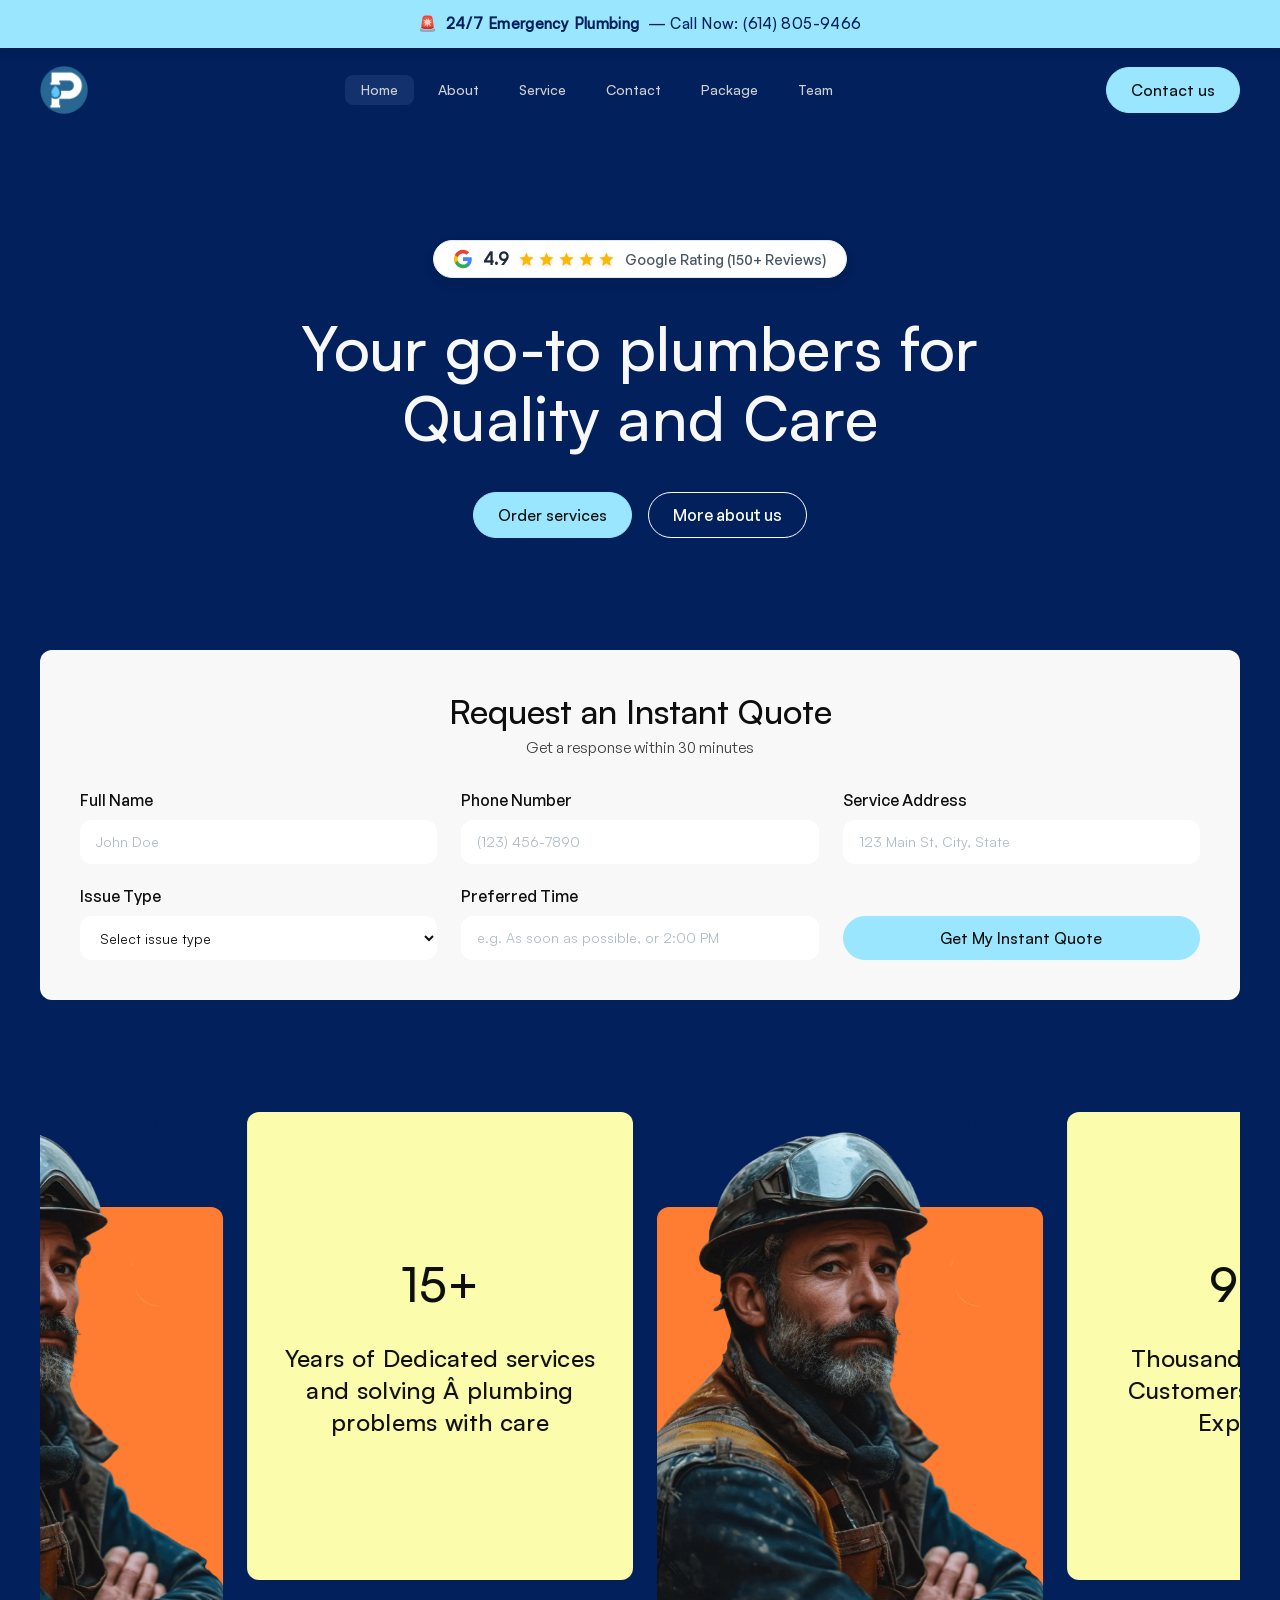
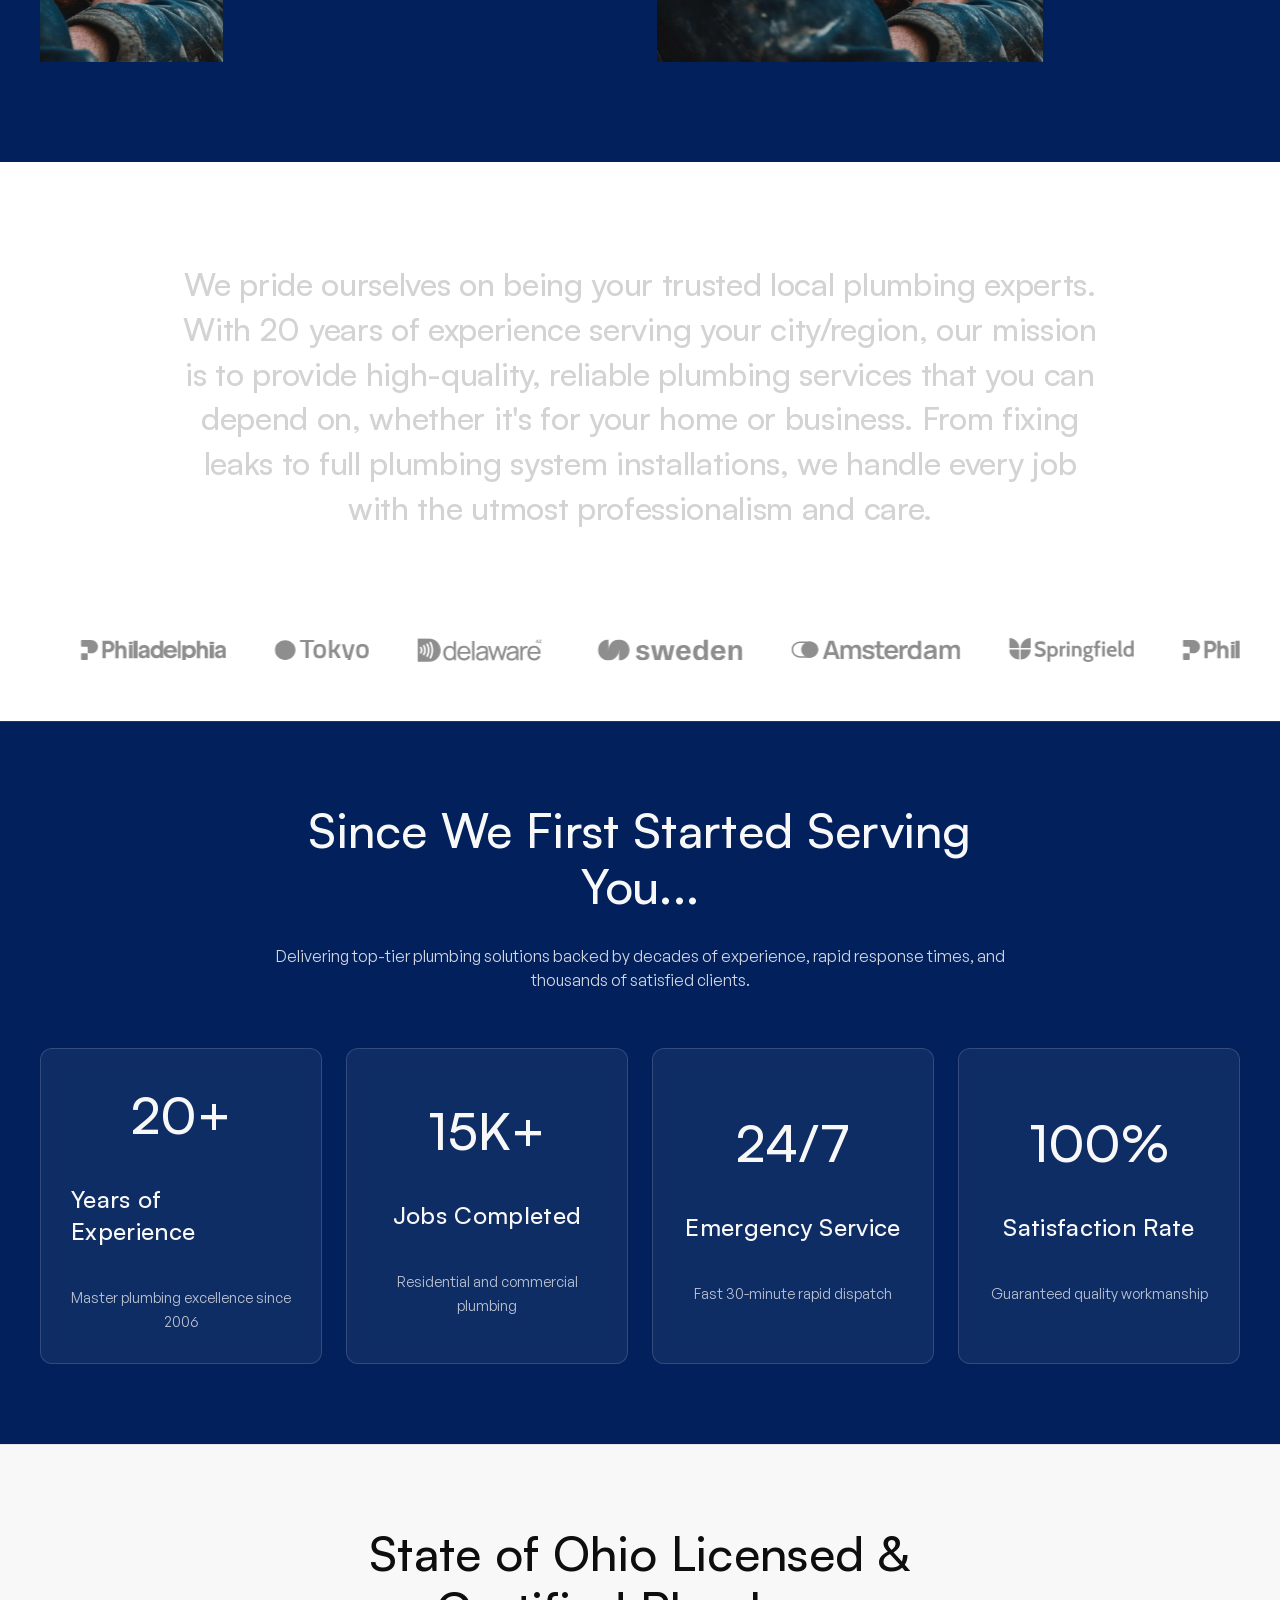
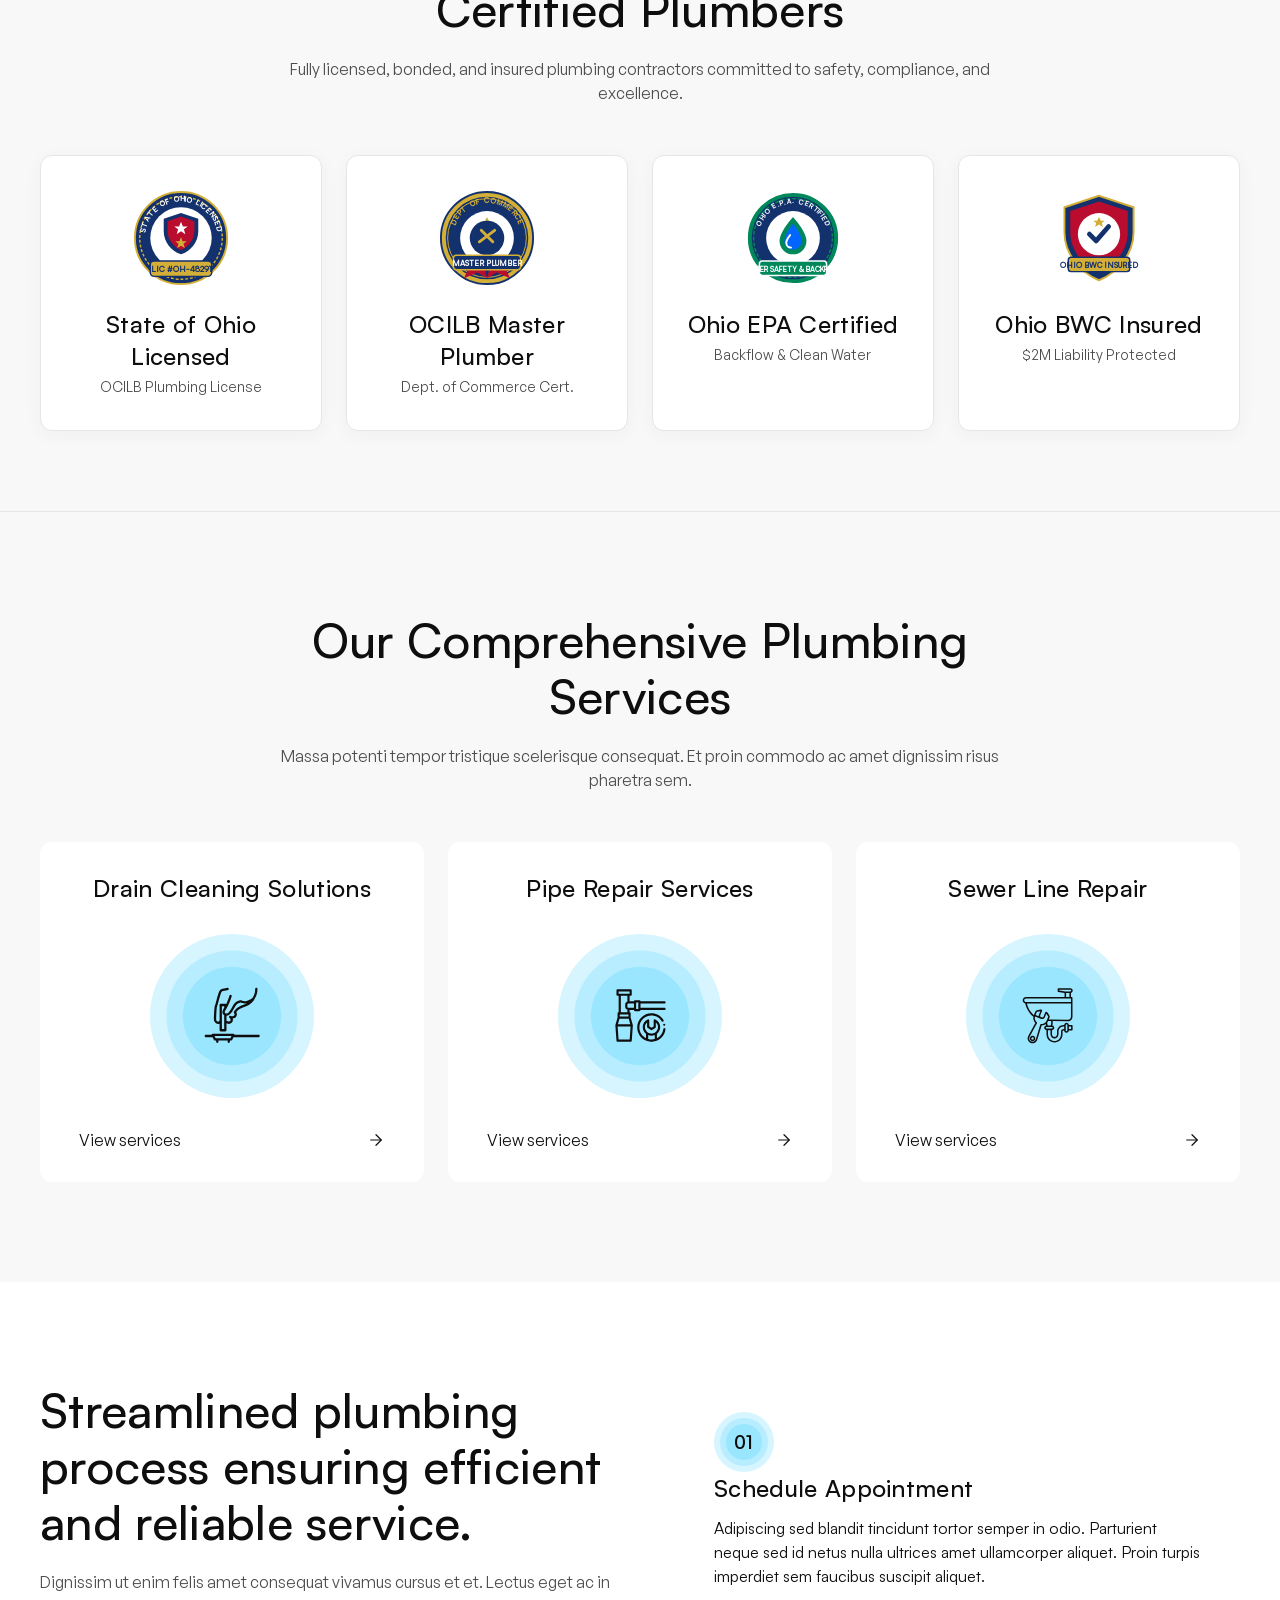
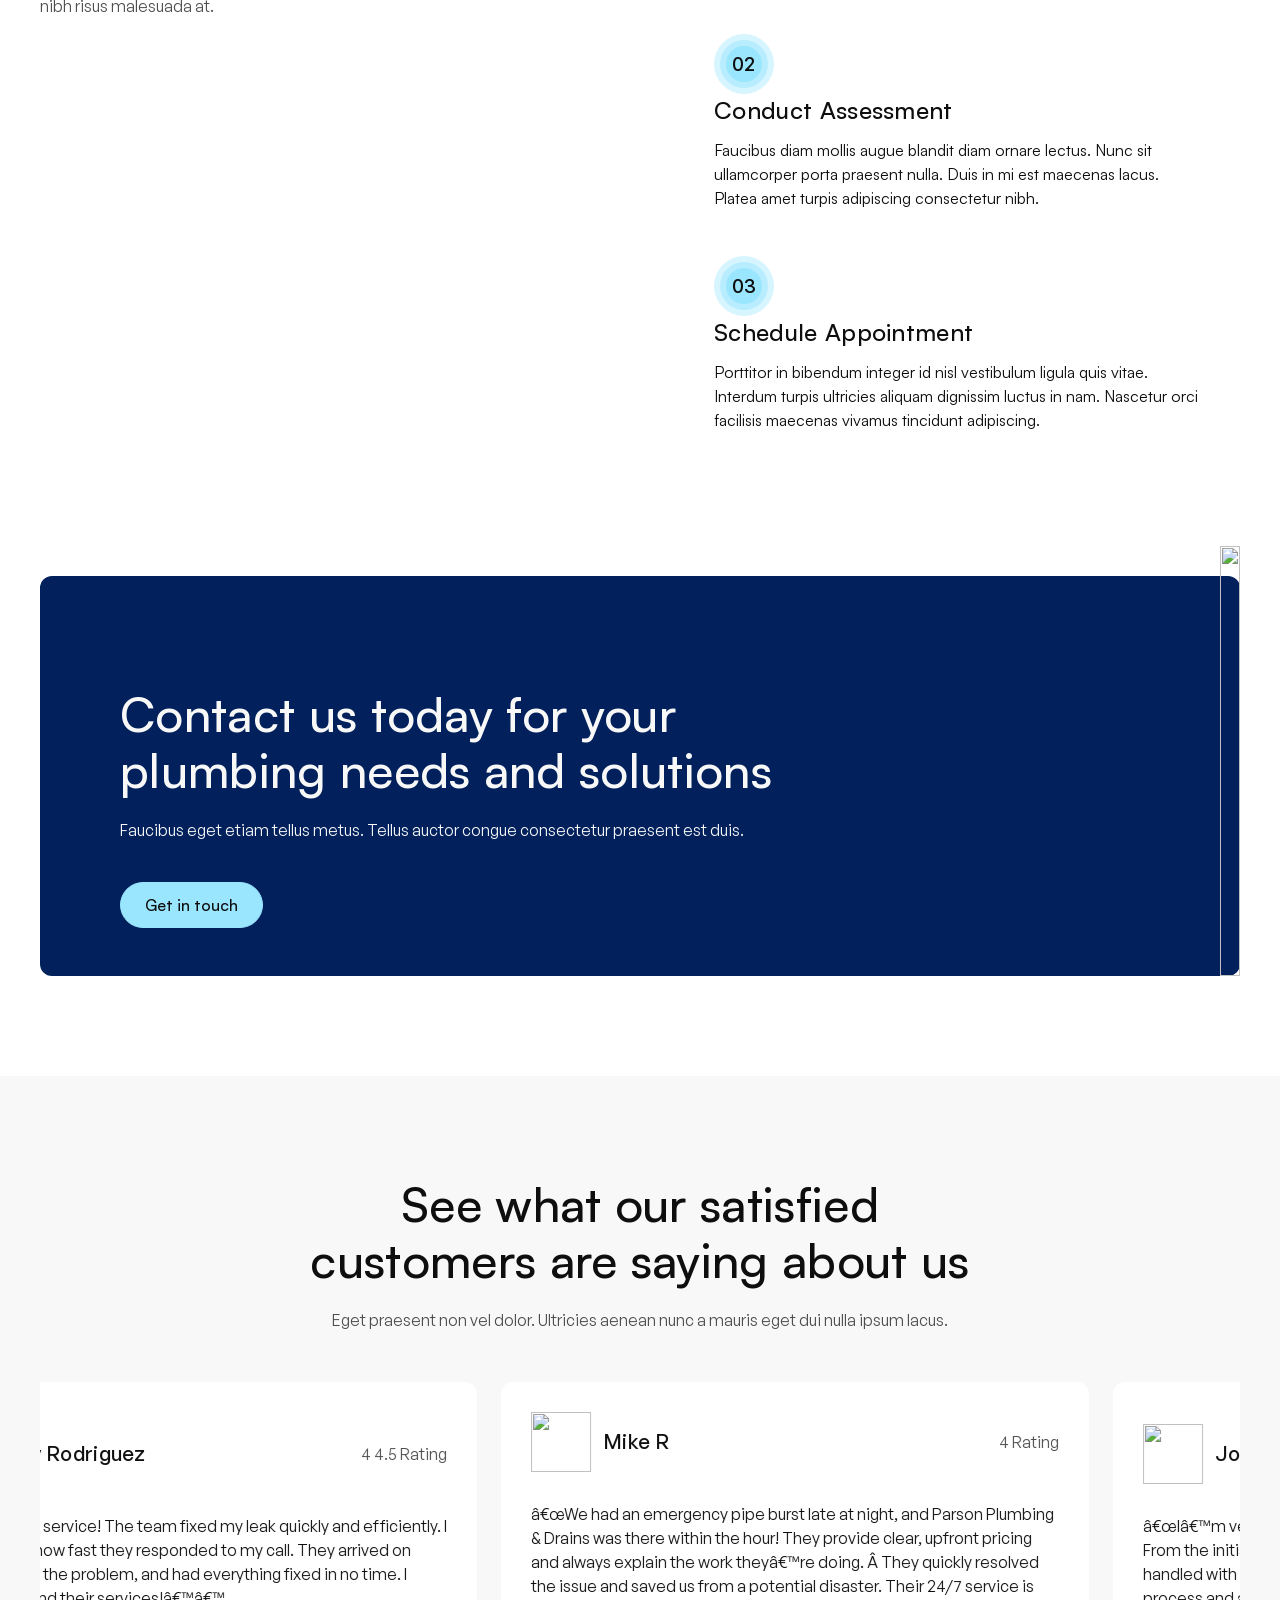
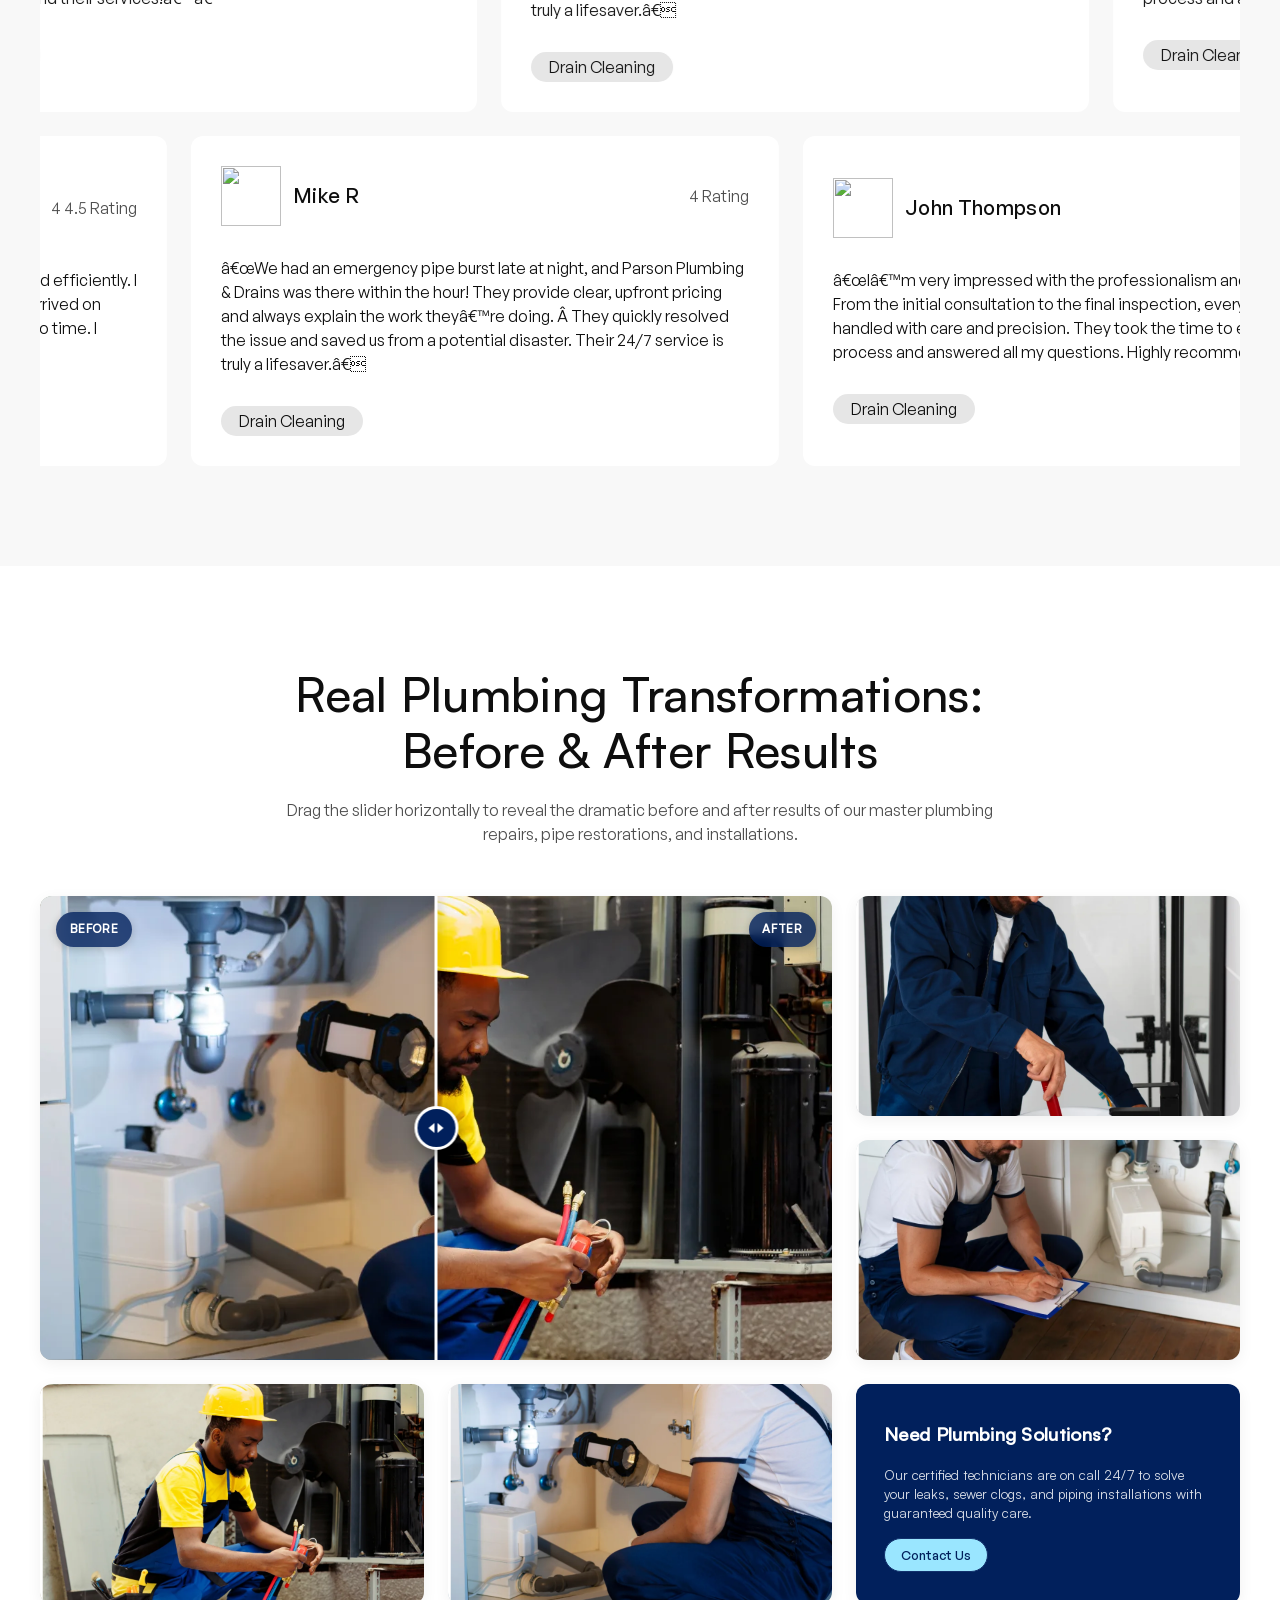
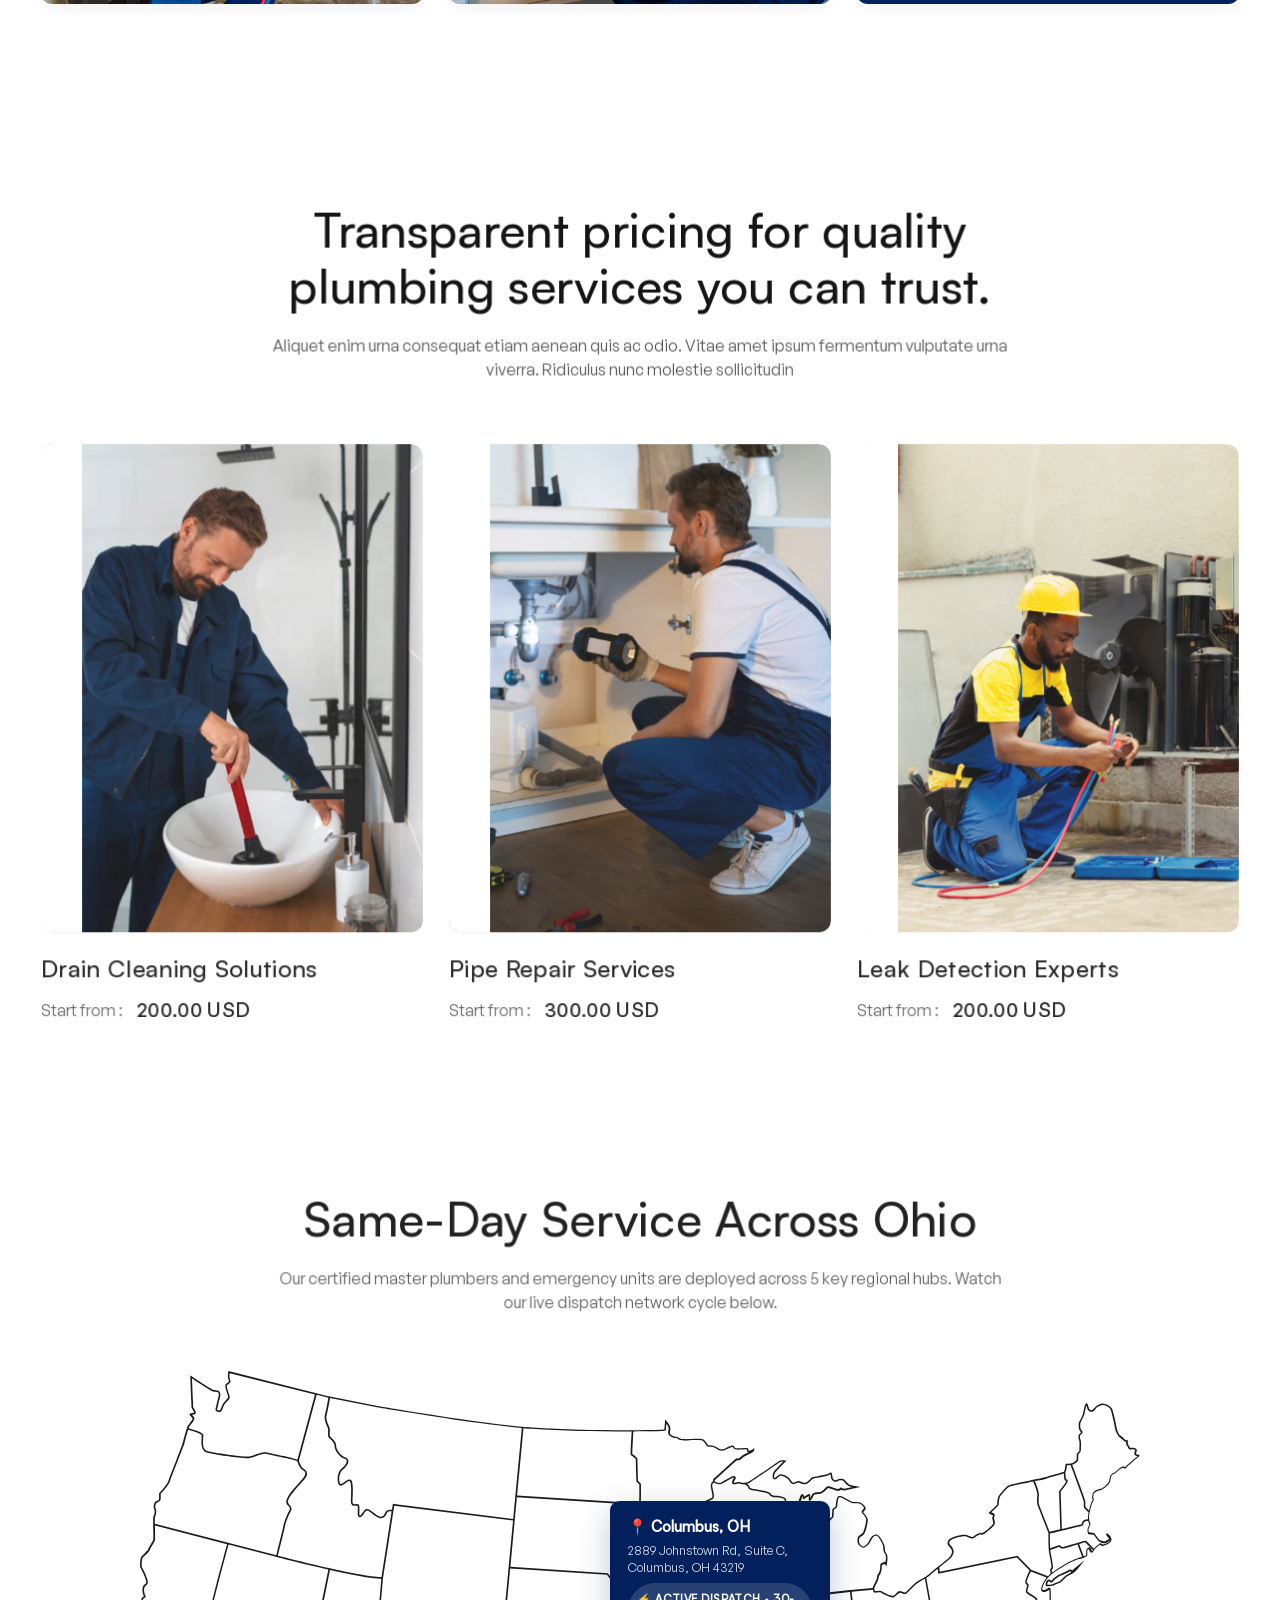
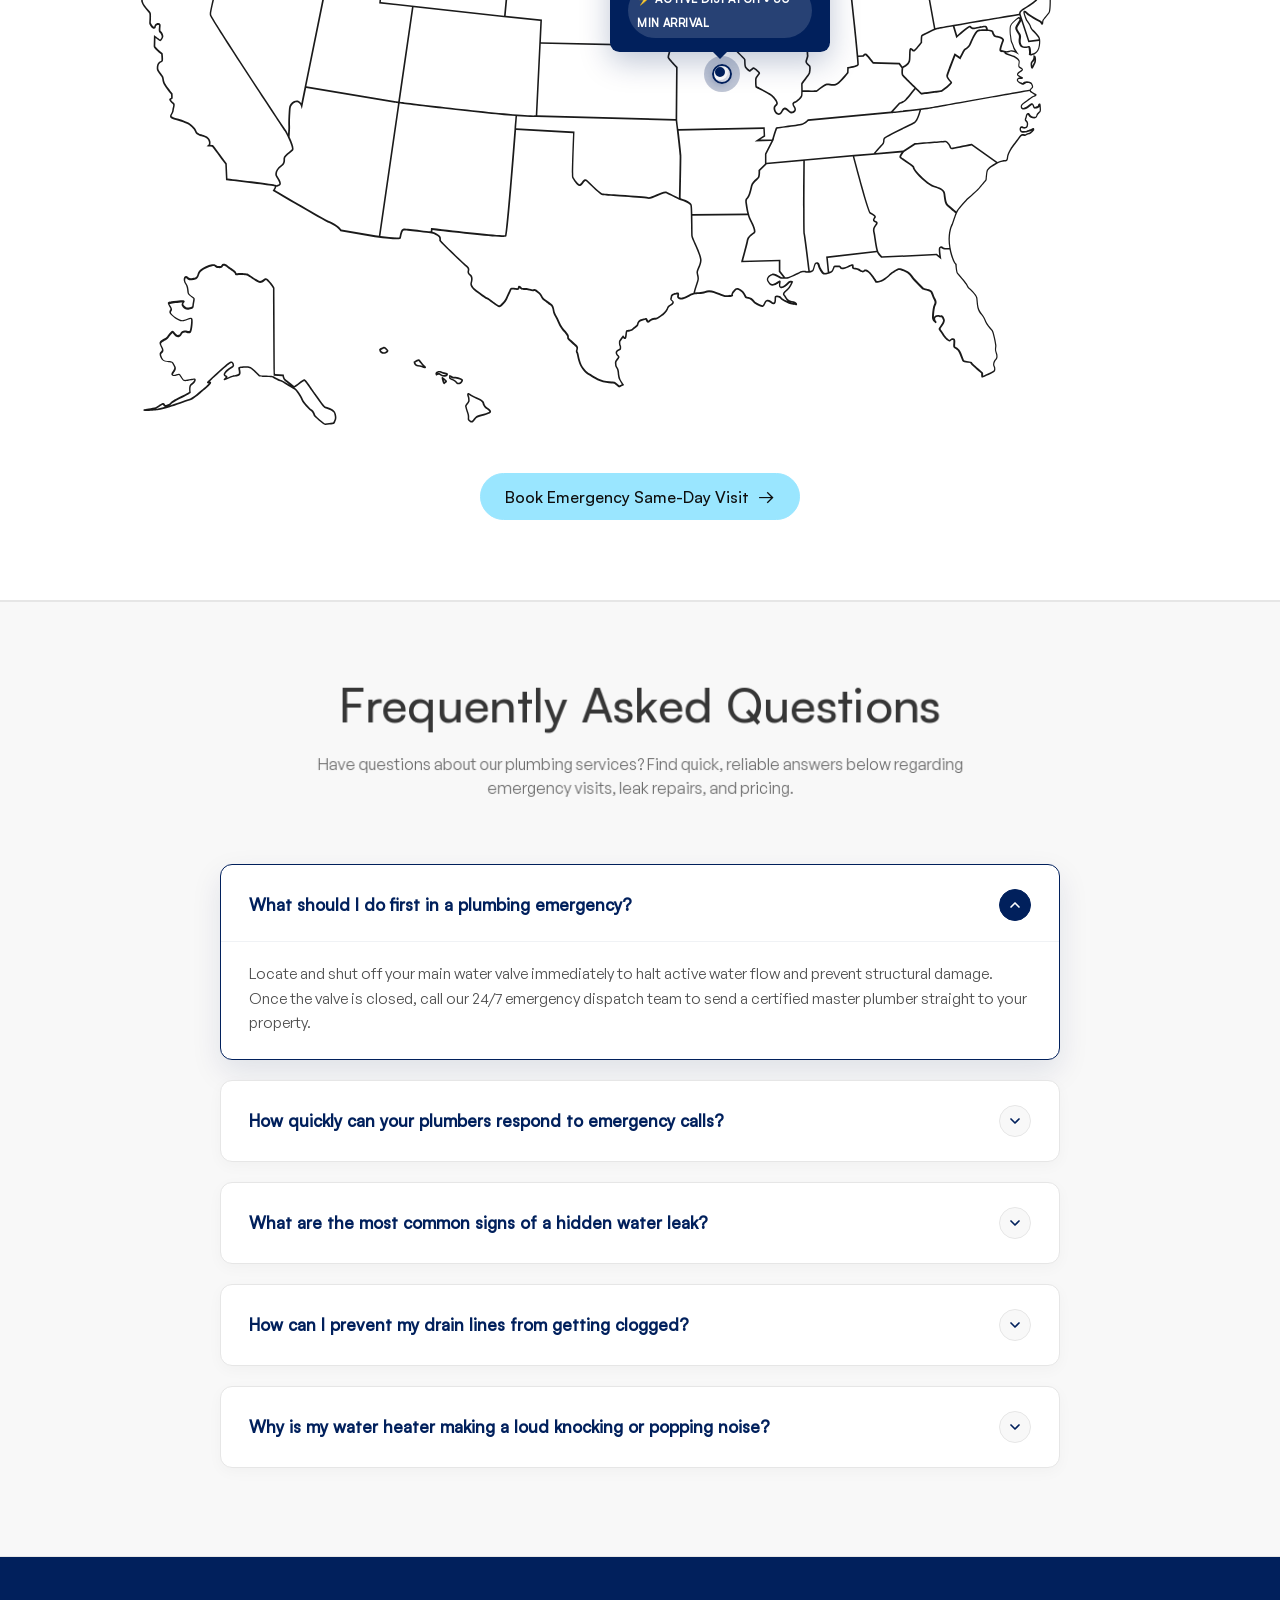
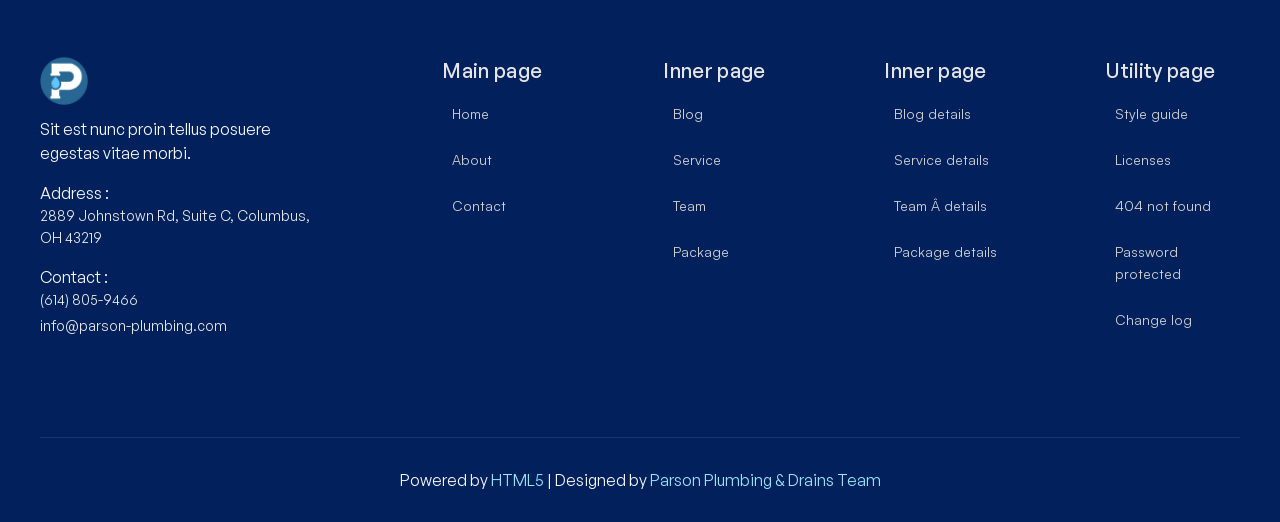
==== commit 63d764d2: "Change Google Rating badge background to solid white and adjust text colors for contrast" ====
--- a/parson-plumbing/index.html
+++ b/parson-plumbing/index.html
@@ -159,20 +159,18 @@
                                     align-items: center;
                                     justify-content: center;
                                     gap: 0.6rem;
-                                    background: rgba(255, 255, 255, 0.12);
-                                    backdrop-filter: blur(10px);
-                                    -webkit-backdrop-filter: blur(10px);
-                                    border: 1px solid rgba(255, 255, 255, 0.22);
+                                    background: #FFFFFF;
+                                    border: 1px solid #E2E8F0;
                                     padding: 0.5rem 1.2rem;
                                     border-radius: 50px;
-                                    box-shadow: 0 4px 15px rgba(0, 0, 0, 0.15);
+                                    box-shadow: 0 4px 12px rgba(0, 0, 0, 0.1);
                                     transition: background 0.25s ease, border-color 0.25s ease, box-shadow 0.25s ease;
                                 }
 
                                 .google-gmb-rating-badge:hover {
-                                    background: rgba(255, 255, 255, 0.2);
-                                    border-color: rgba(255, 255, 255, 0.4);
-                                    box-shadow: 0 6px 20px rgba(0, 0, 0, 0.25);
+                                    background: #FFFFFF;
+                                    border-color: #CBD5E1;
+                                    box-shadow: 0 6px 16px rgba(0, 0, 0, 0.14);
                                 }
 
                                 .google-gmb-logo {
@@ -185,7 +183,7 @@
                                     font-family: var(--font--heading-font, "Satoshi", sans-serif);
                                     font-weight: 700;
                                     font-size: 1.05rem;
-                                    color: #FFFFFF;
+                                    color: #1E293B;
                                     line-height: 1;
                                 }
 
@@ -198,13 +196,13 @@
                                 .gmb-star-icon {
                                     width: 17px;
                                     height: 17px;
-                                    filter: drop-shadow(0 1px 2px rgba(0, 0, 0, 0.2));
+                                    filter: drop-shadow(0 1px 2px rgba(0, 0, 0, 0.1));
                                 }
 
                                 .gmb-review-text {
                                     font-family: var(--font--paragraph-font, "Inter", sans-serif);
                                     font-size: 0.9rem;
-                                    color: rgba(255, 255, 255, 0.95);
+                                    color: #475569;
                                     font-weight: 500;
                                     line-height: 1;
                                 }
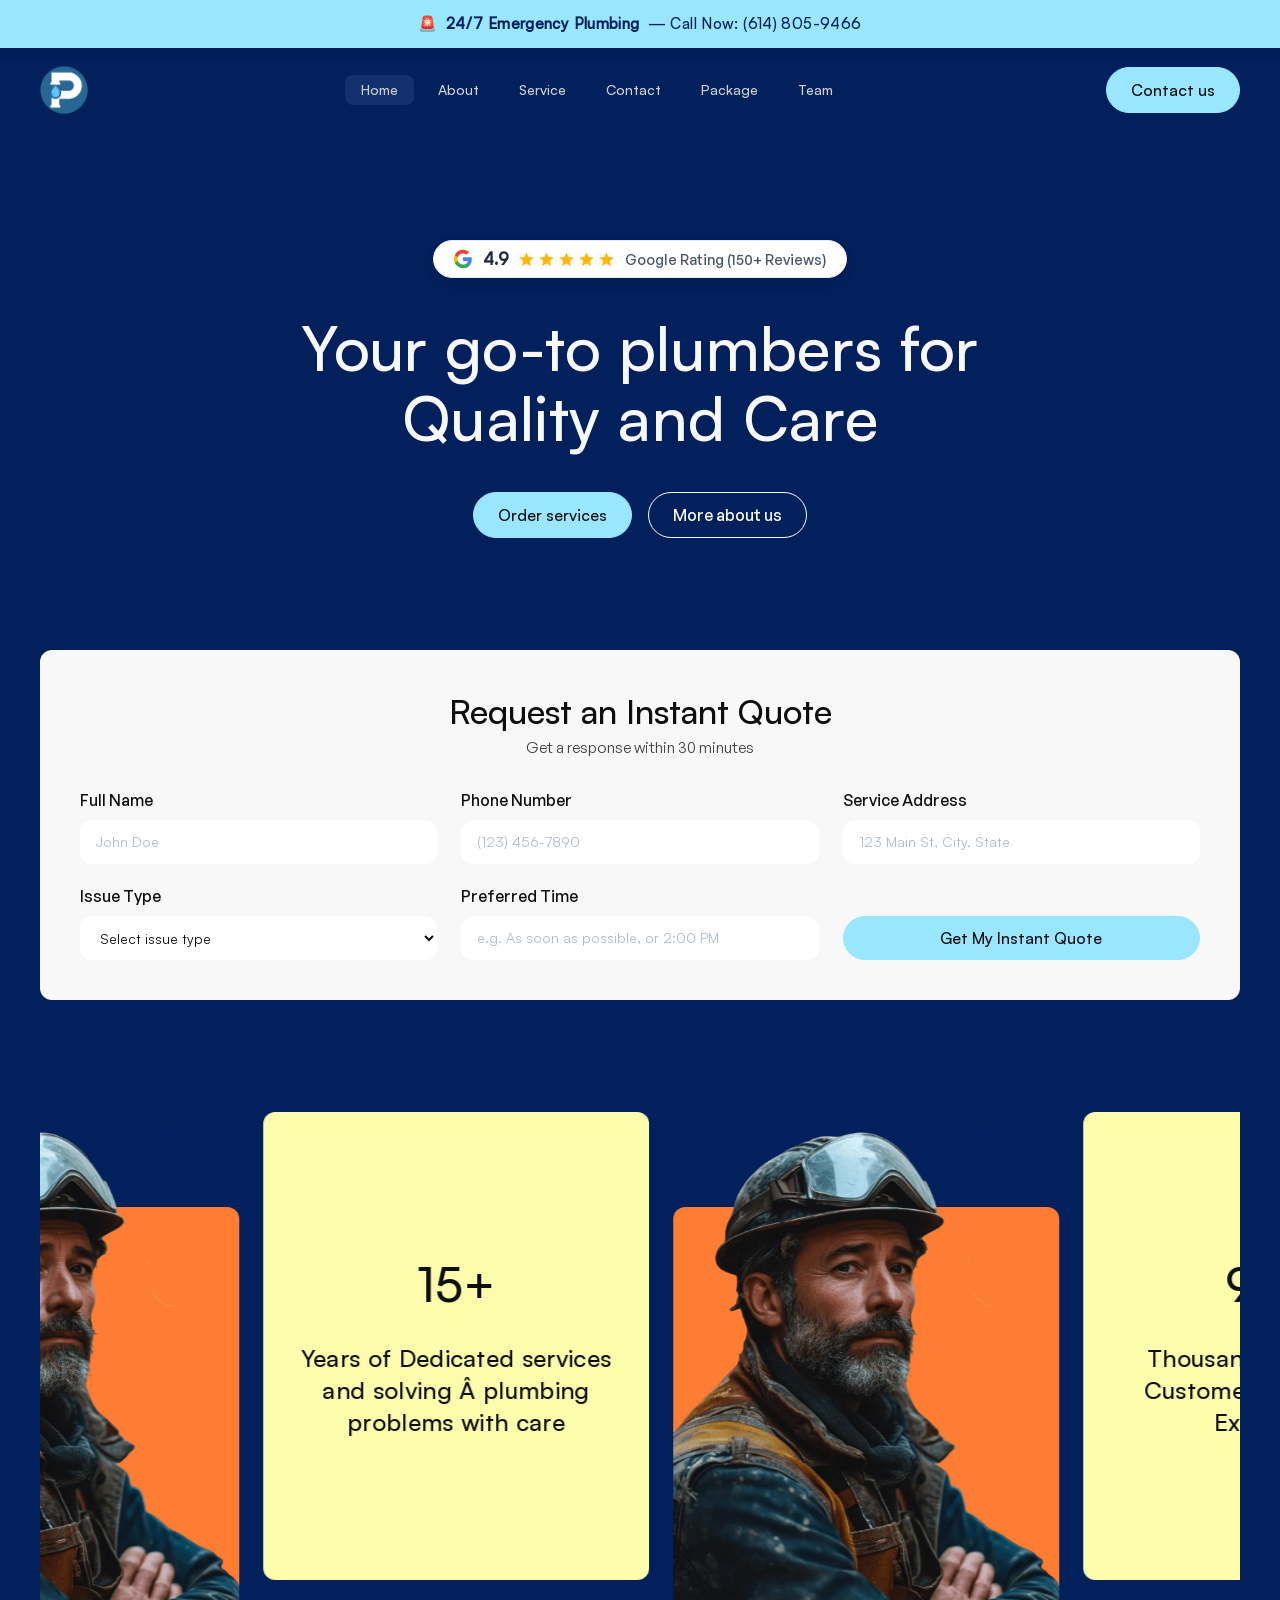
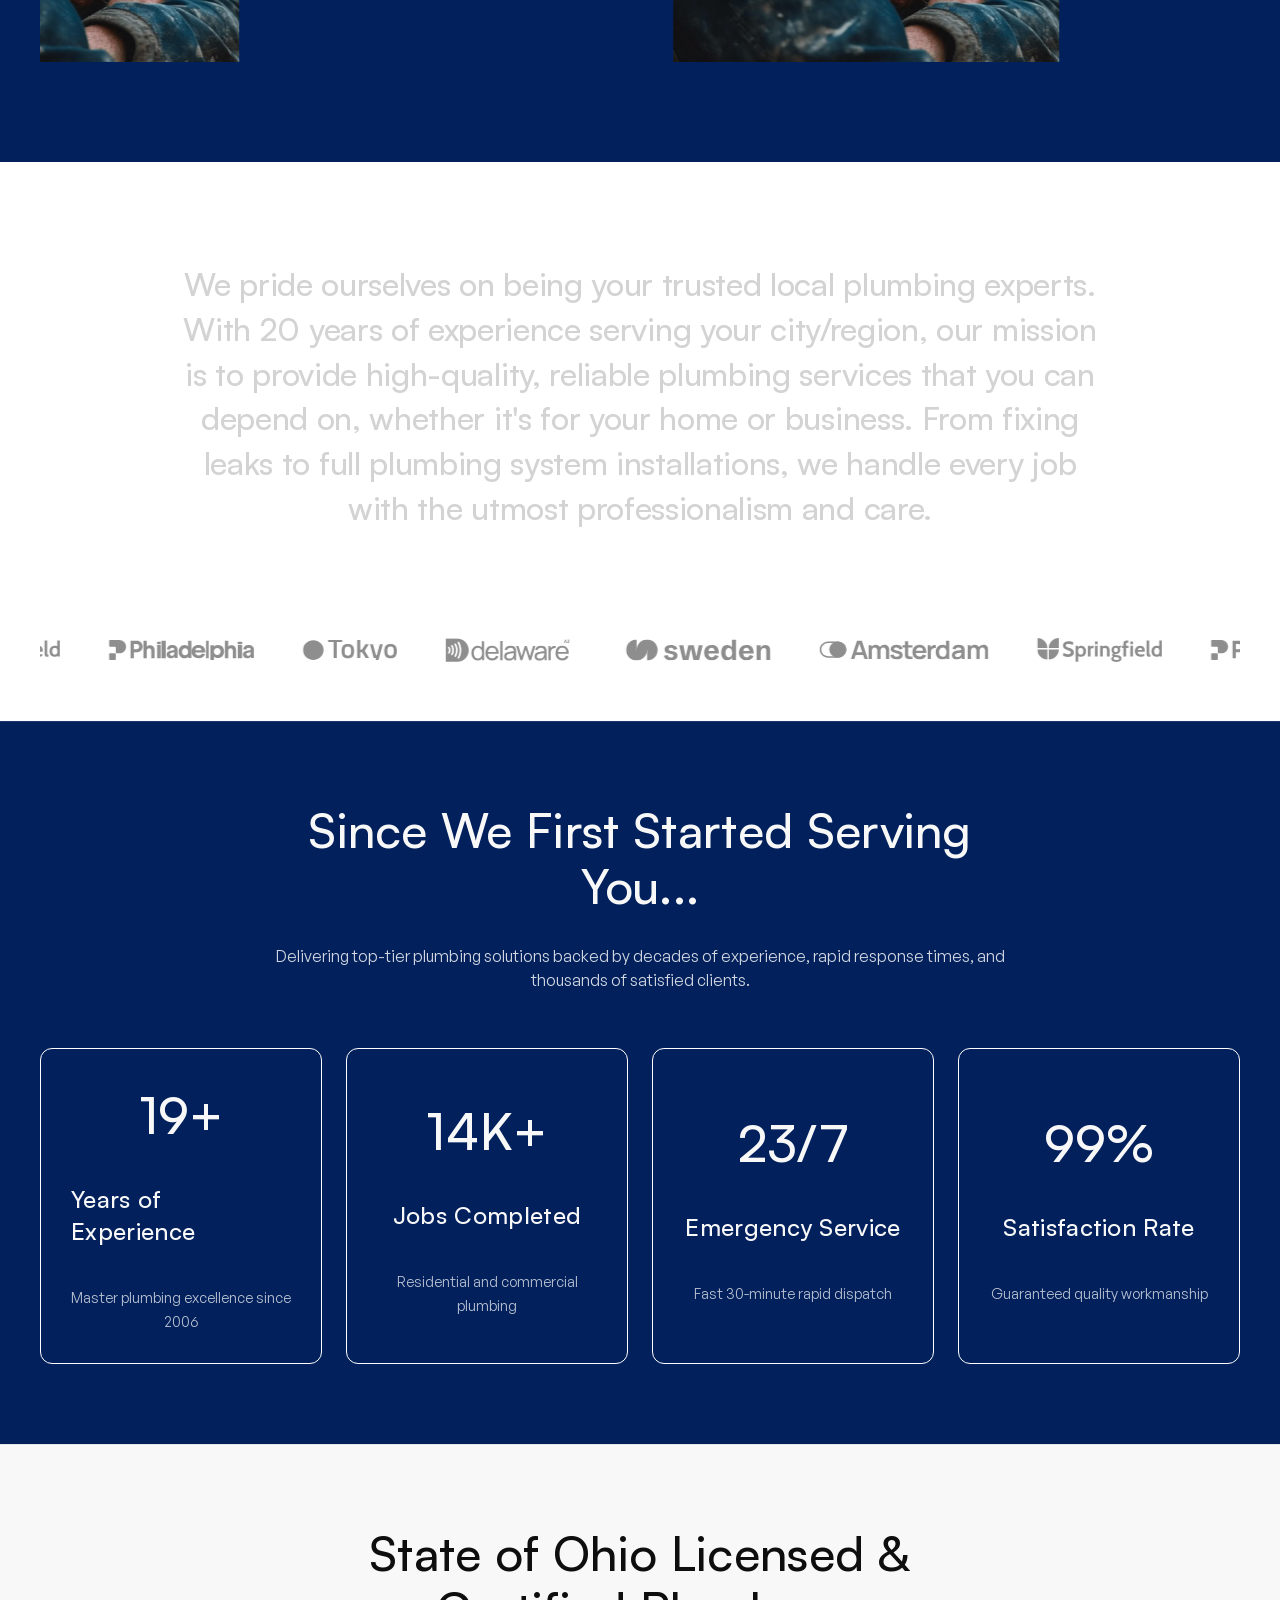
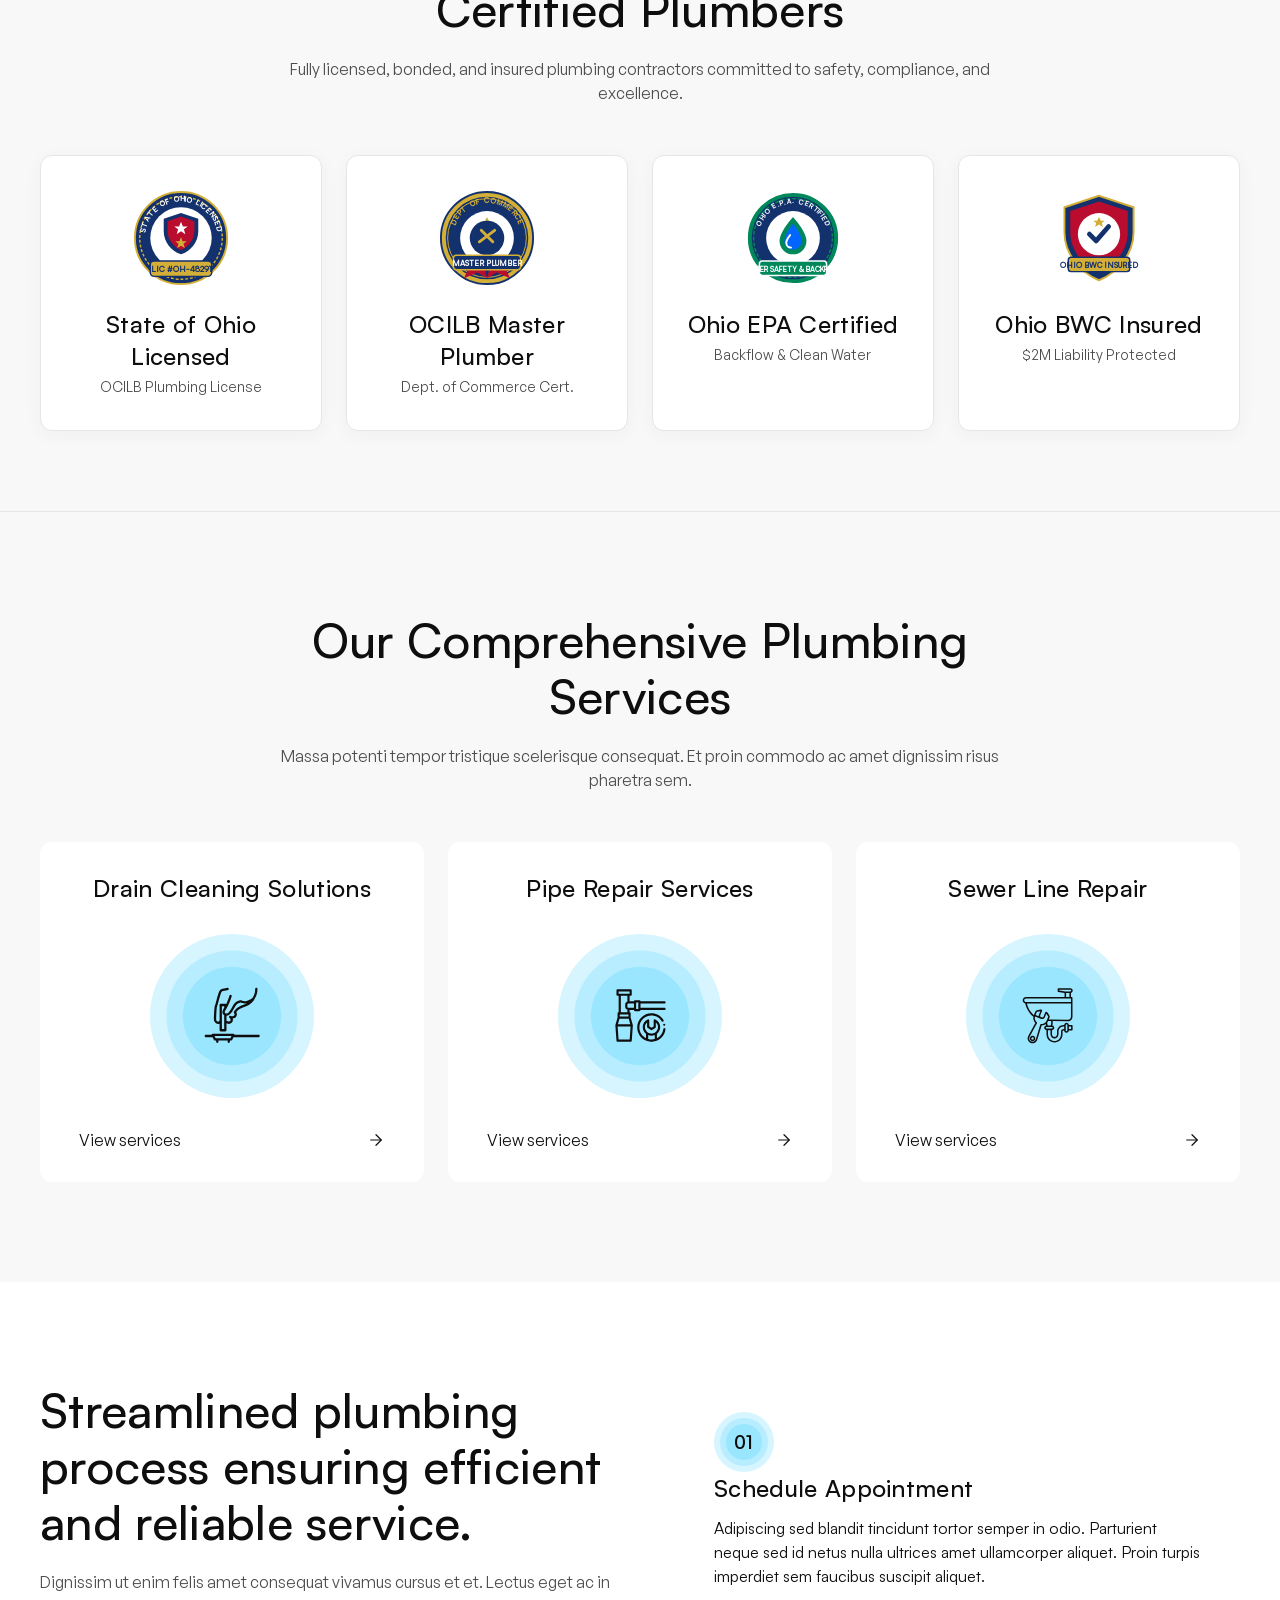
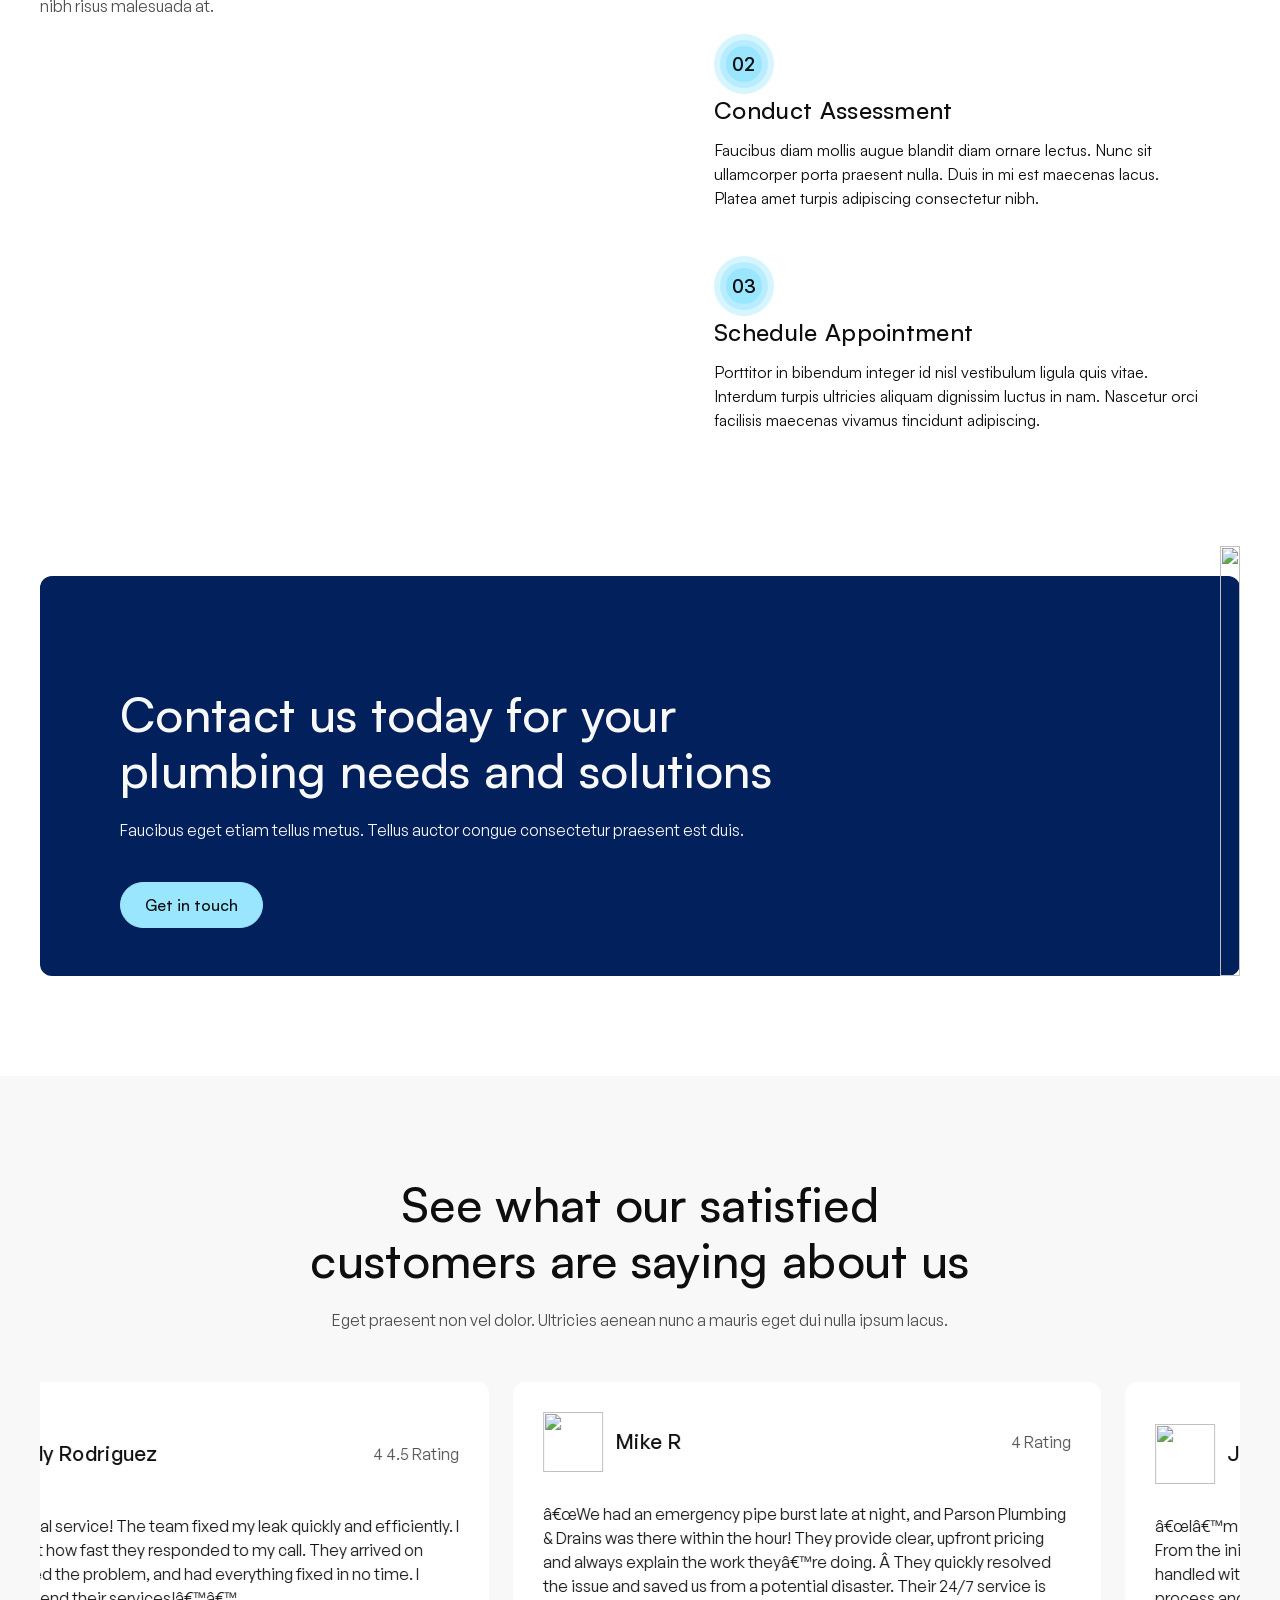
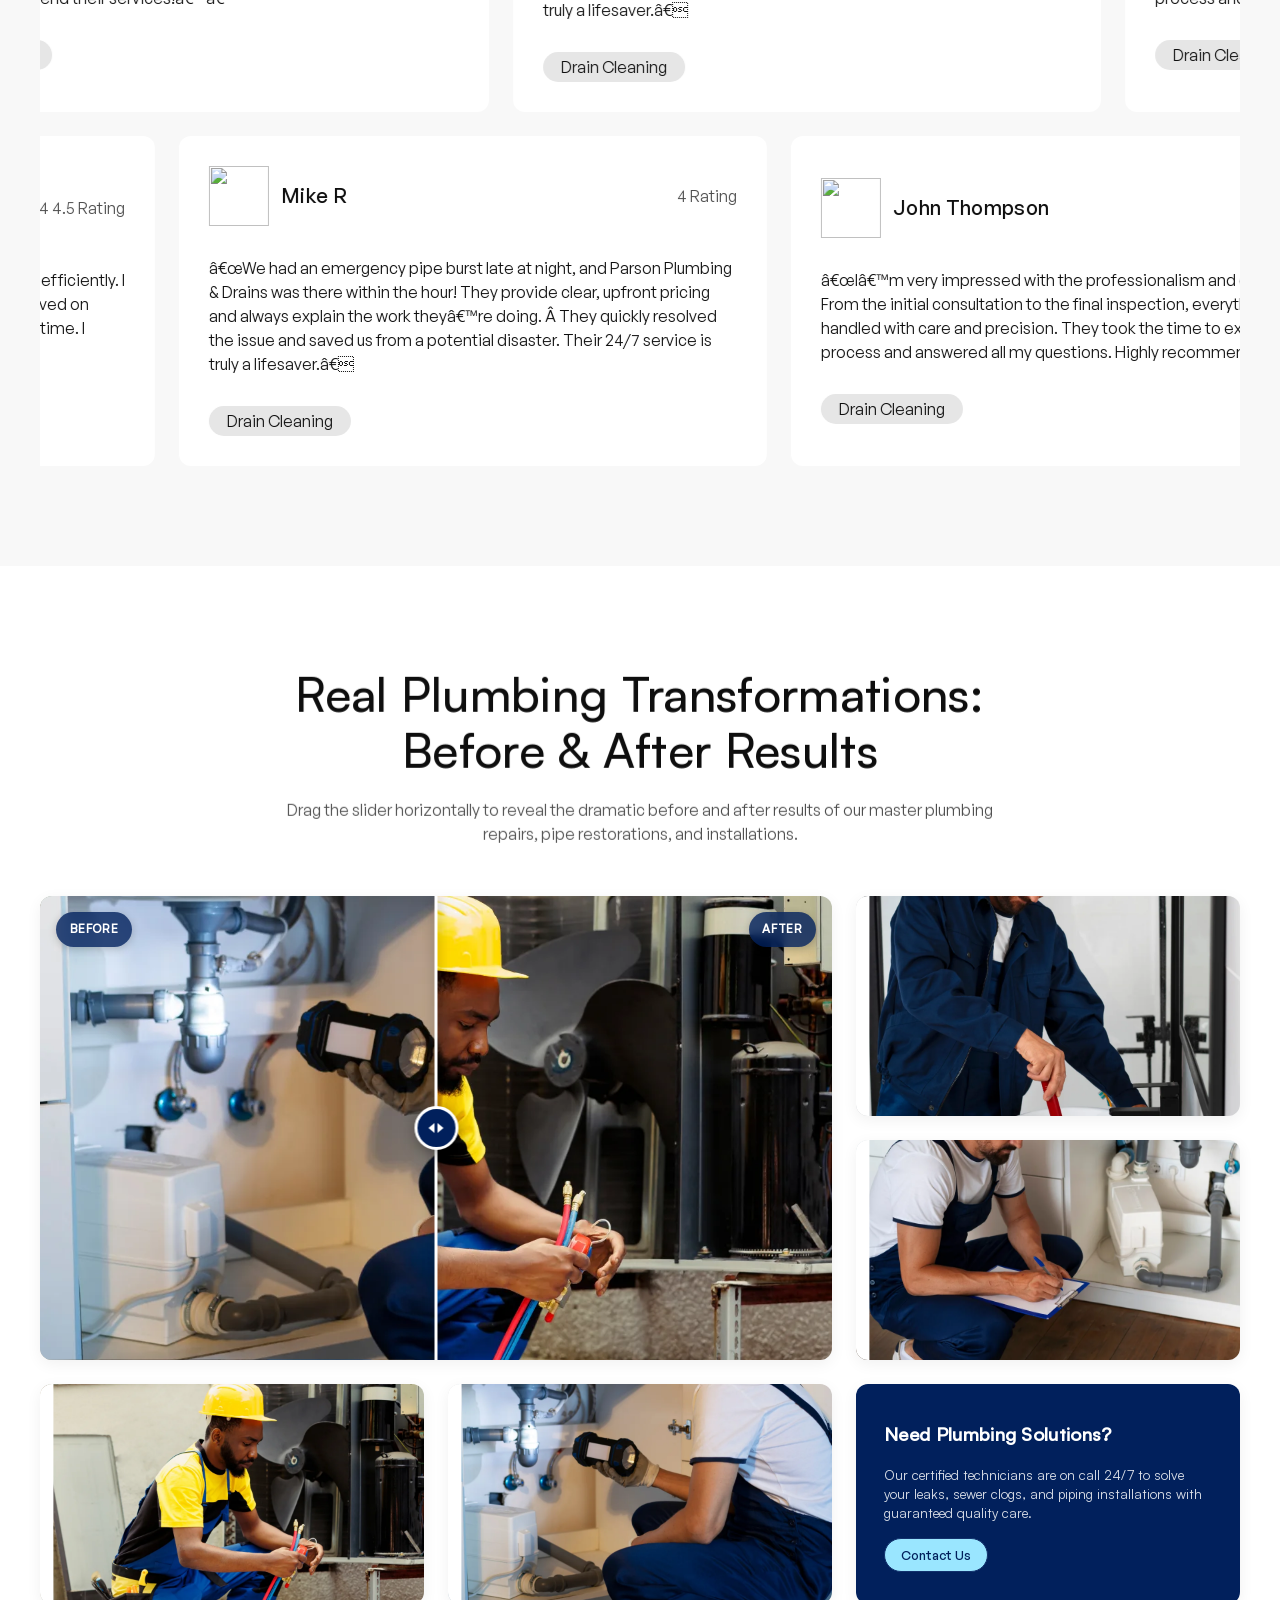
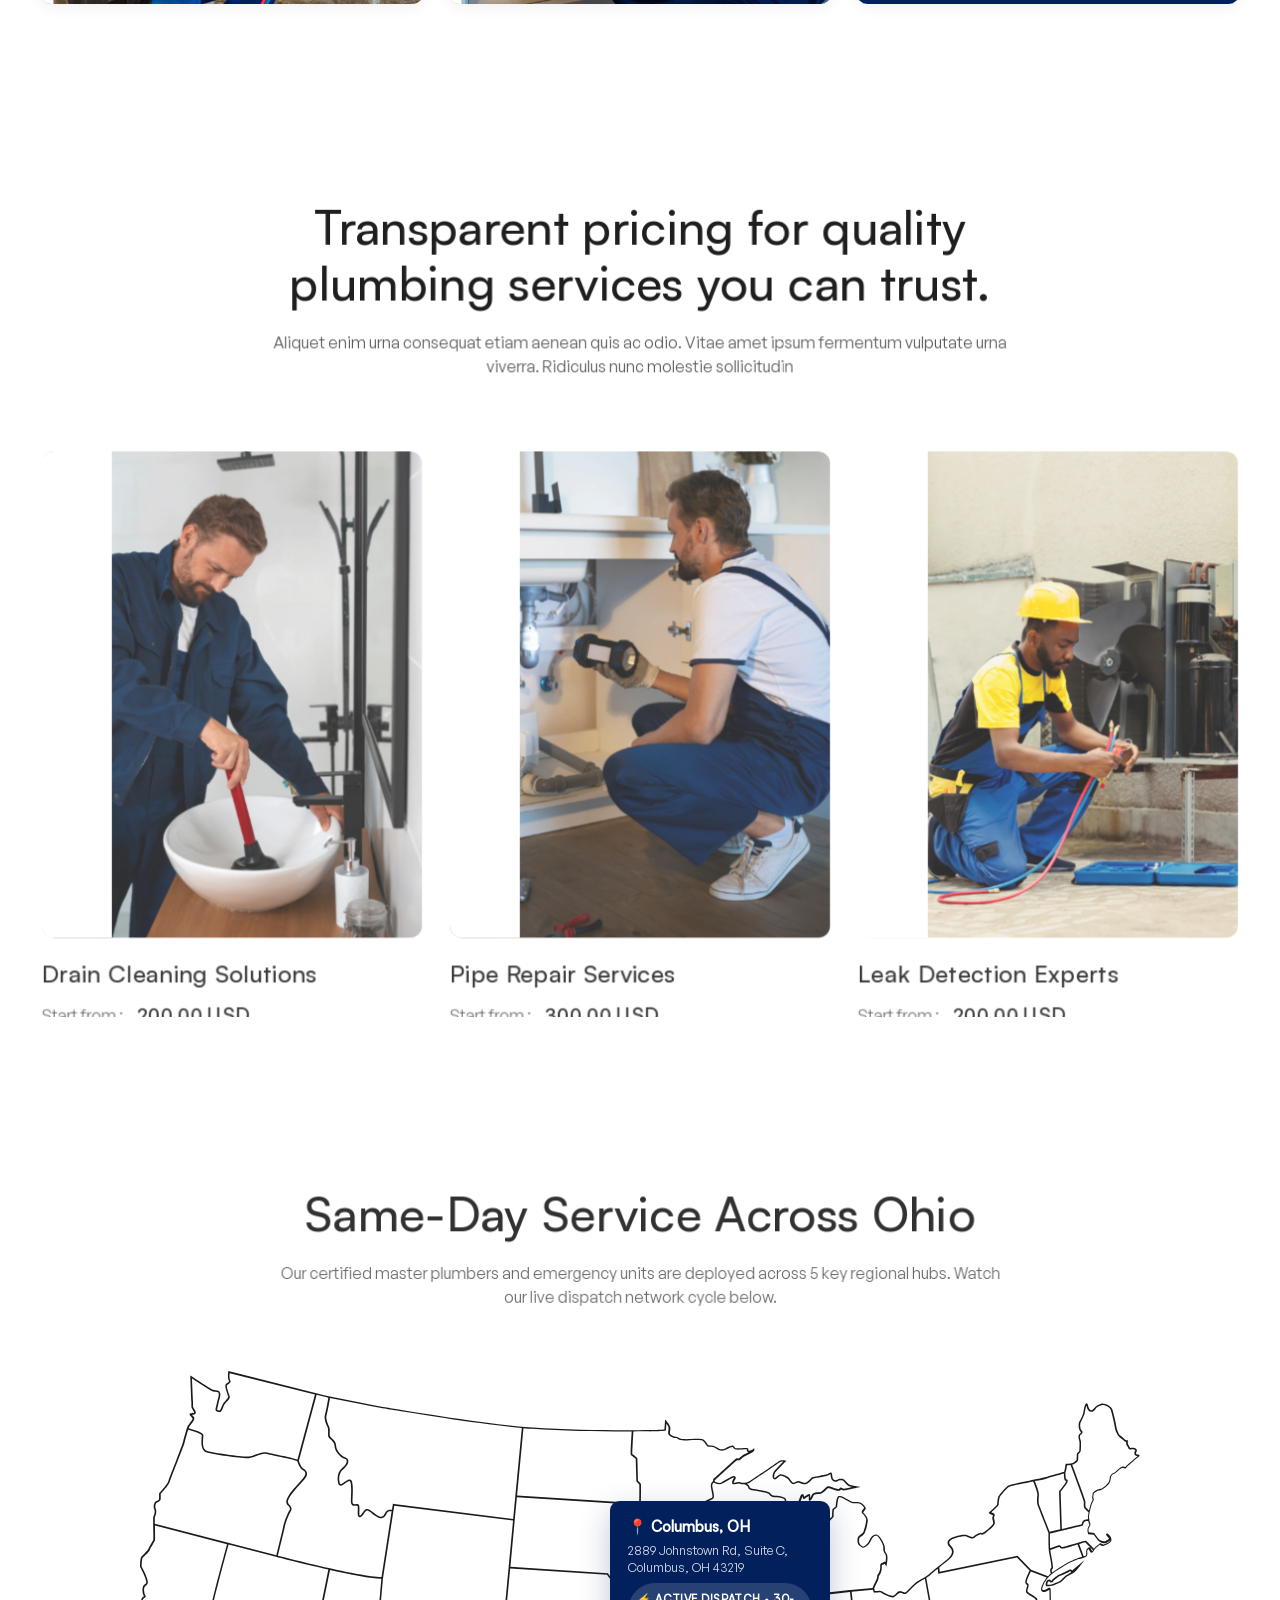
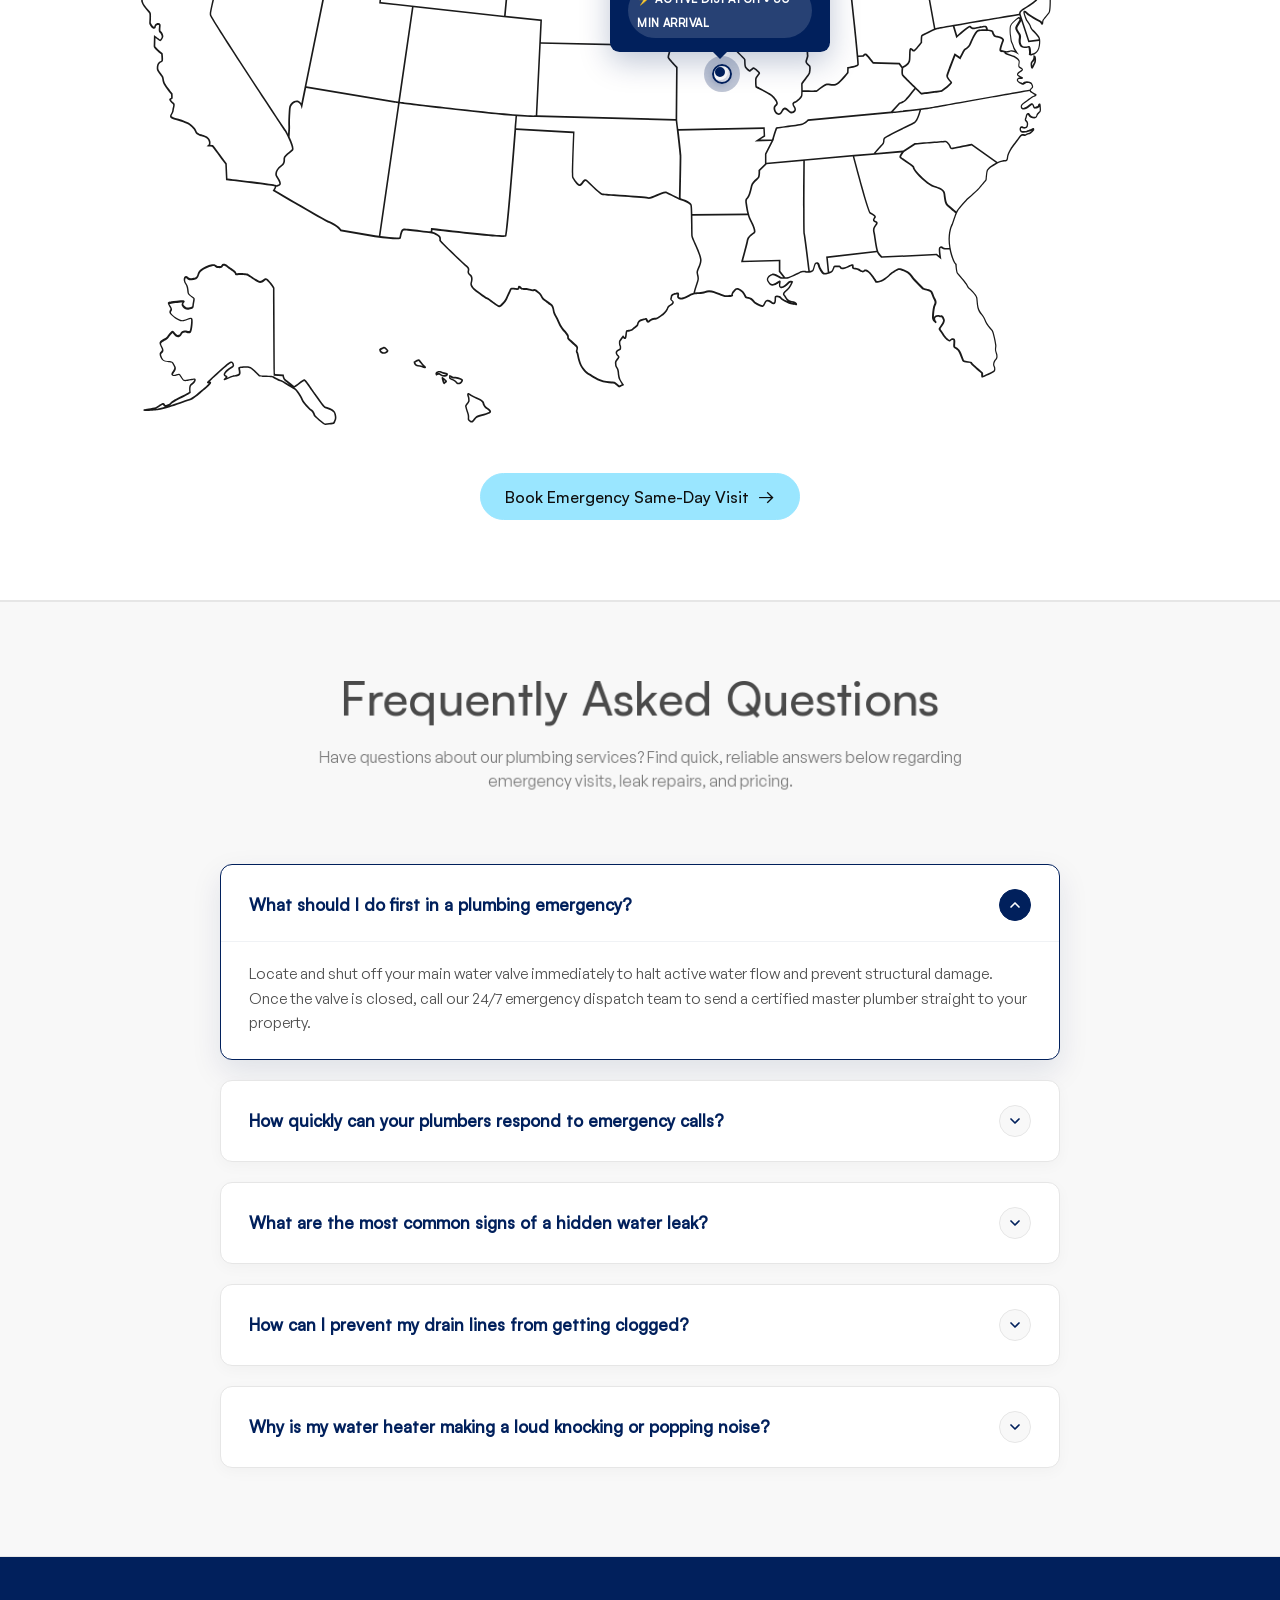
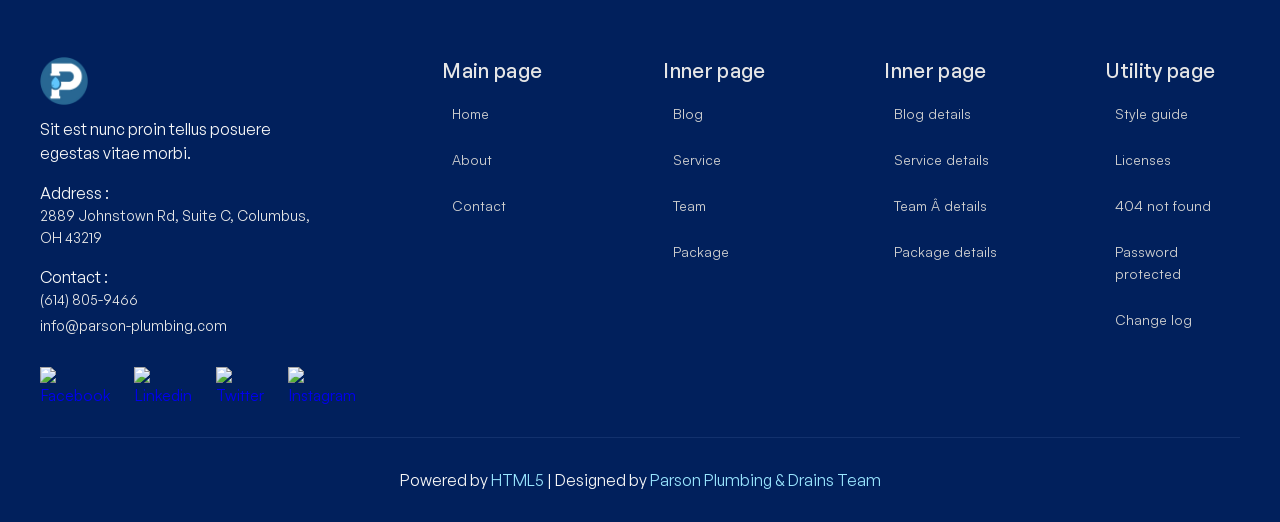
==== commit 99dd2b32: "Update counter section cards to transparent background with white stroke" ====
--- a/parson-plumbing/index.html
+++ b/parson-plumbing/index.html
@@ -888,7 +888,7 @@
                     <div class="service-collection-list grid-4-row">
                         <!-- Stat Card 1 -->
                         <div class="service-card"
-                            style="background-color: rgba(255, 255, 255, 0.06); border: 1px solid rgba(255, 255, 255, 0.15); backdrop-filter: blur(8px);">
+                            style="background-color: transparent; border: 1px solid #ffffff;">
                             <h1 class="heading-style-h1 light" style="margin-bottom: 0.25rem; font-size: 3.25rem;">
                                 <span class="counter-value" data-target="20" data-suffix="+">0+</span>
                             </h1>
@@ -900,7 +900,7 @@
 
                         <!-- Stat Card 2 -->
                         <div class="service-card"
-                            style="background-color: rgba(255, 255, 255, 0.06); border: 1px solid rgba(255, 255, 255, 0.15); backdrop-filter: blur(8px);">
+                            style="background-color: transparent; border: 1px solid #ffffff;">
                             <h1 class="heading-style-h1 light" style="margin-bottom: 0.25rem; font-size: 3.25rem;">
                                 <span class="counter-value" data-target="15" data-suffix="K+">0K+</span>
                             </h1>
@@ -912,7 +912,7 @@
 
                         <!-- Stat Card 3 -->
                         <div class="service-card"
-                            style="background-color: rgba(255, 255, 255, 0.06); border: 1px solid rgba(255, 255, 255, 0.15); backdrop-filter: blur(8px);">
+                            style="background-color: transparent; border: 1px solid #ffffff;">
                             <h1 class="heading-style-h1 light" style="margin-bottom: 0.25rem; font-size: 3.25rem;">
                                 <span class="counter-value" data-target="24" data-suffix="/7">0/7</span>
                             </h1>
@@ -924,7 +924,7 @@
 
                         <!-- Stat Card 4 -->
                         <div class="service-card"
-                            style="background-color: rgba(255, 255, 255, 0.06); border: 1px solid rgba(255, 255, 255, 0.15); backdrop-filter: blur(8px);">
+                            style="background-color: transparent; border: 1px solid #ffffff;">
                             <h1 class="heading-style-h1 light" style="margin-bottom: 0.25rem; font-size: 3.25rem;">
                                 <span class="counter-value" data-target="100" data-suffix="%">0%</span>
                             </h1>
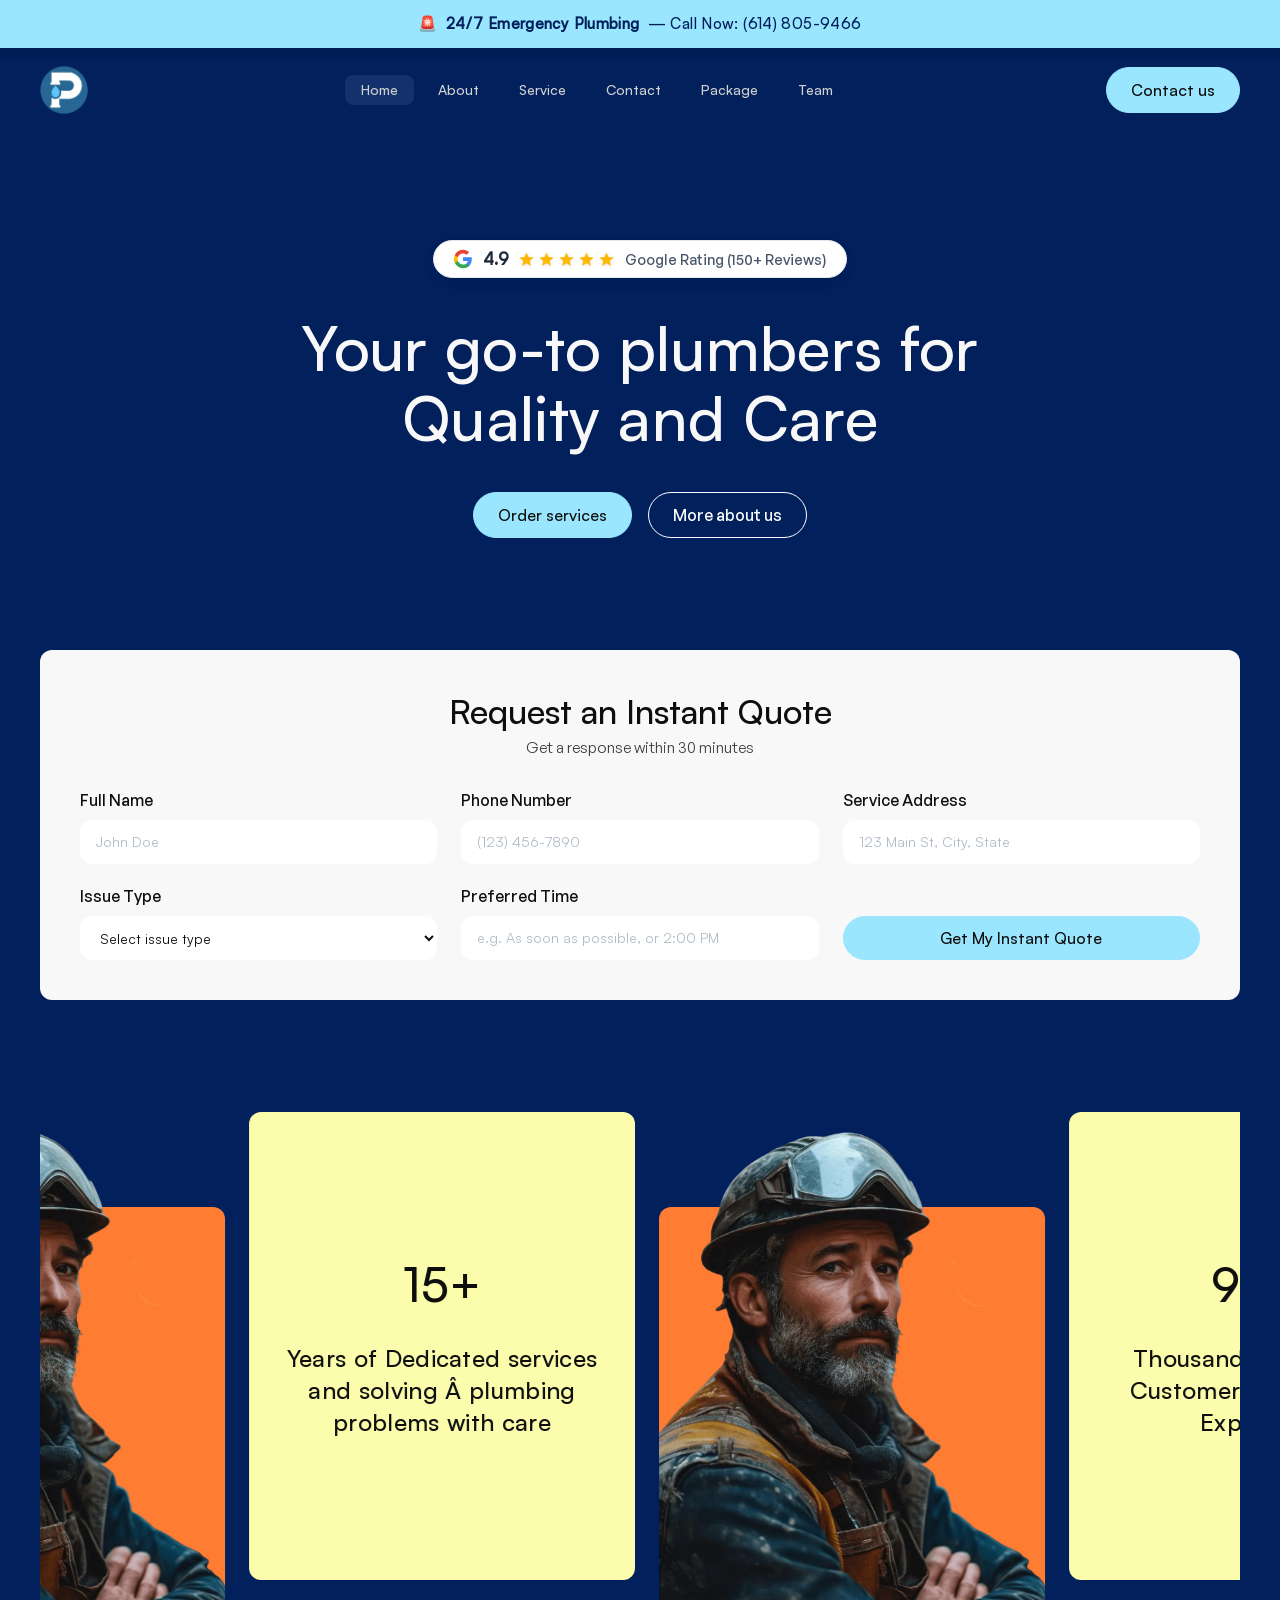
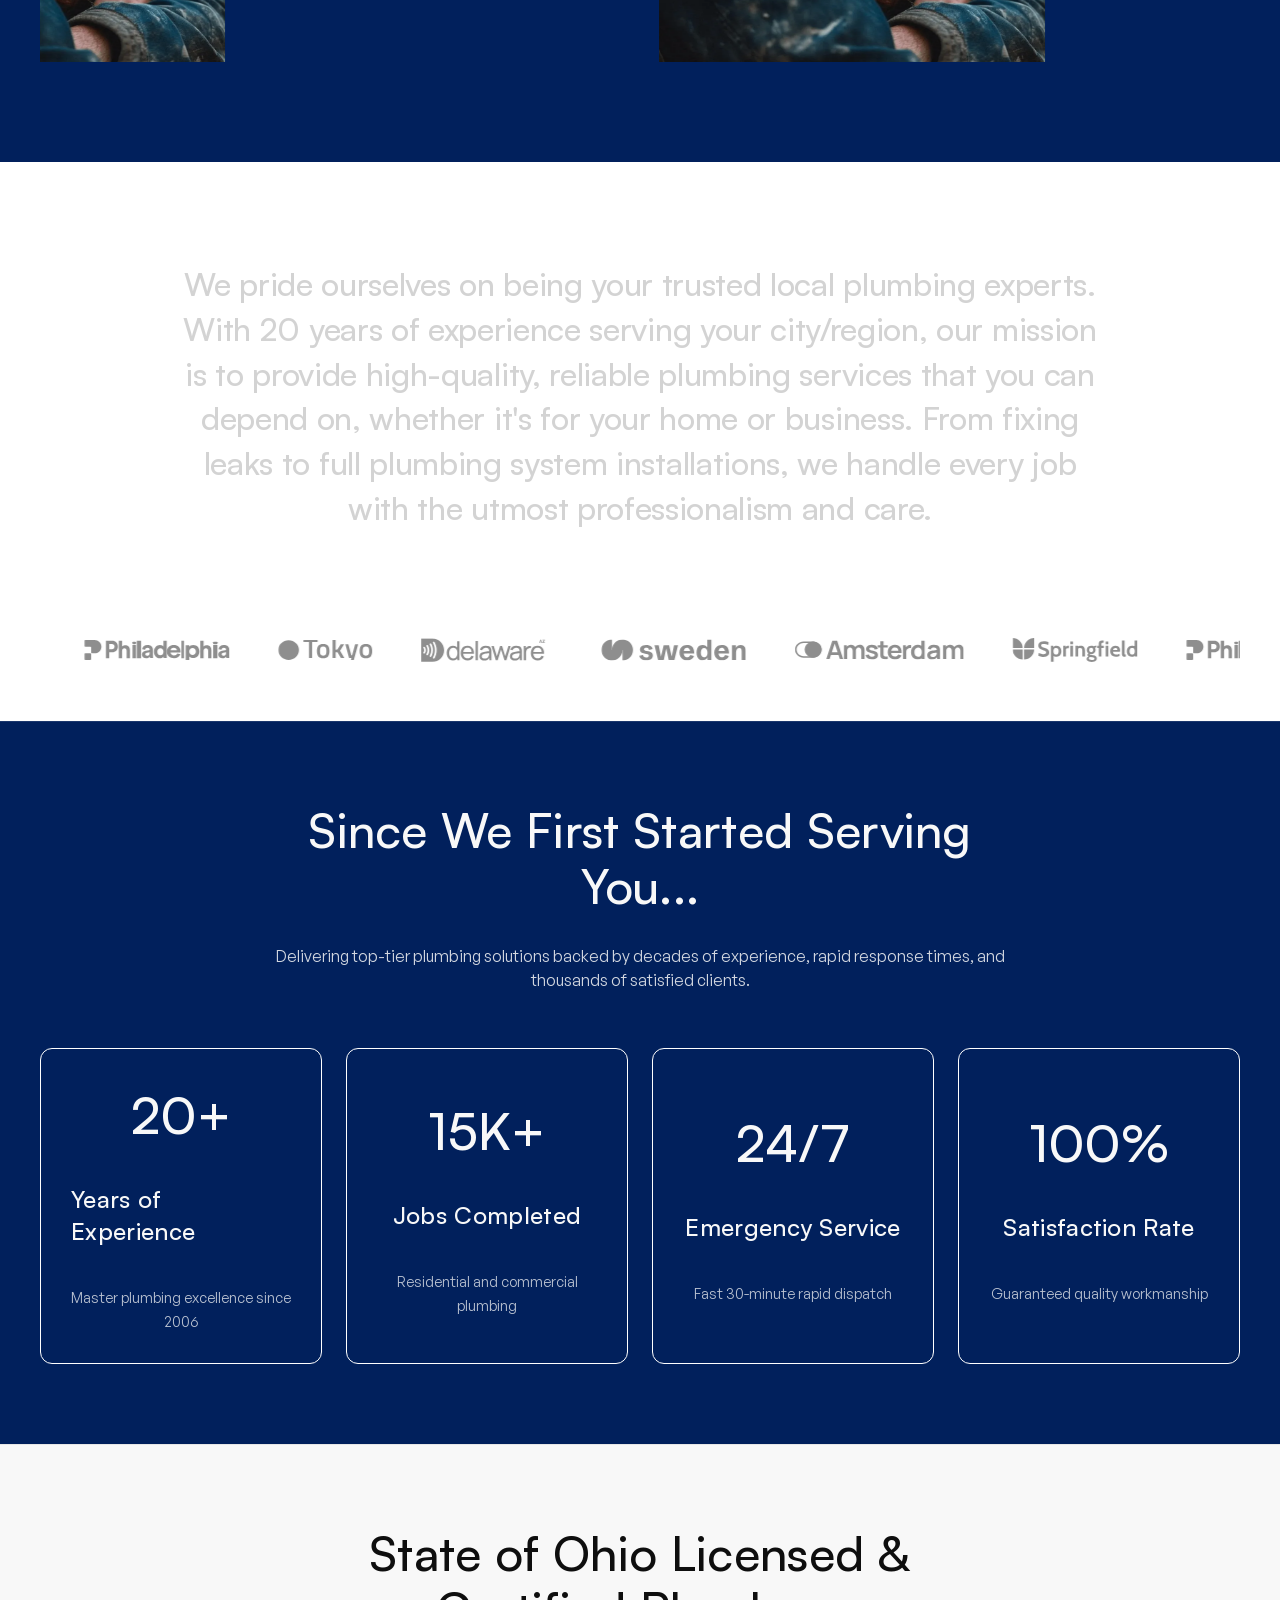
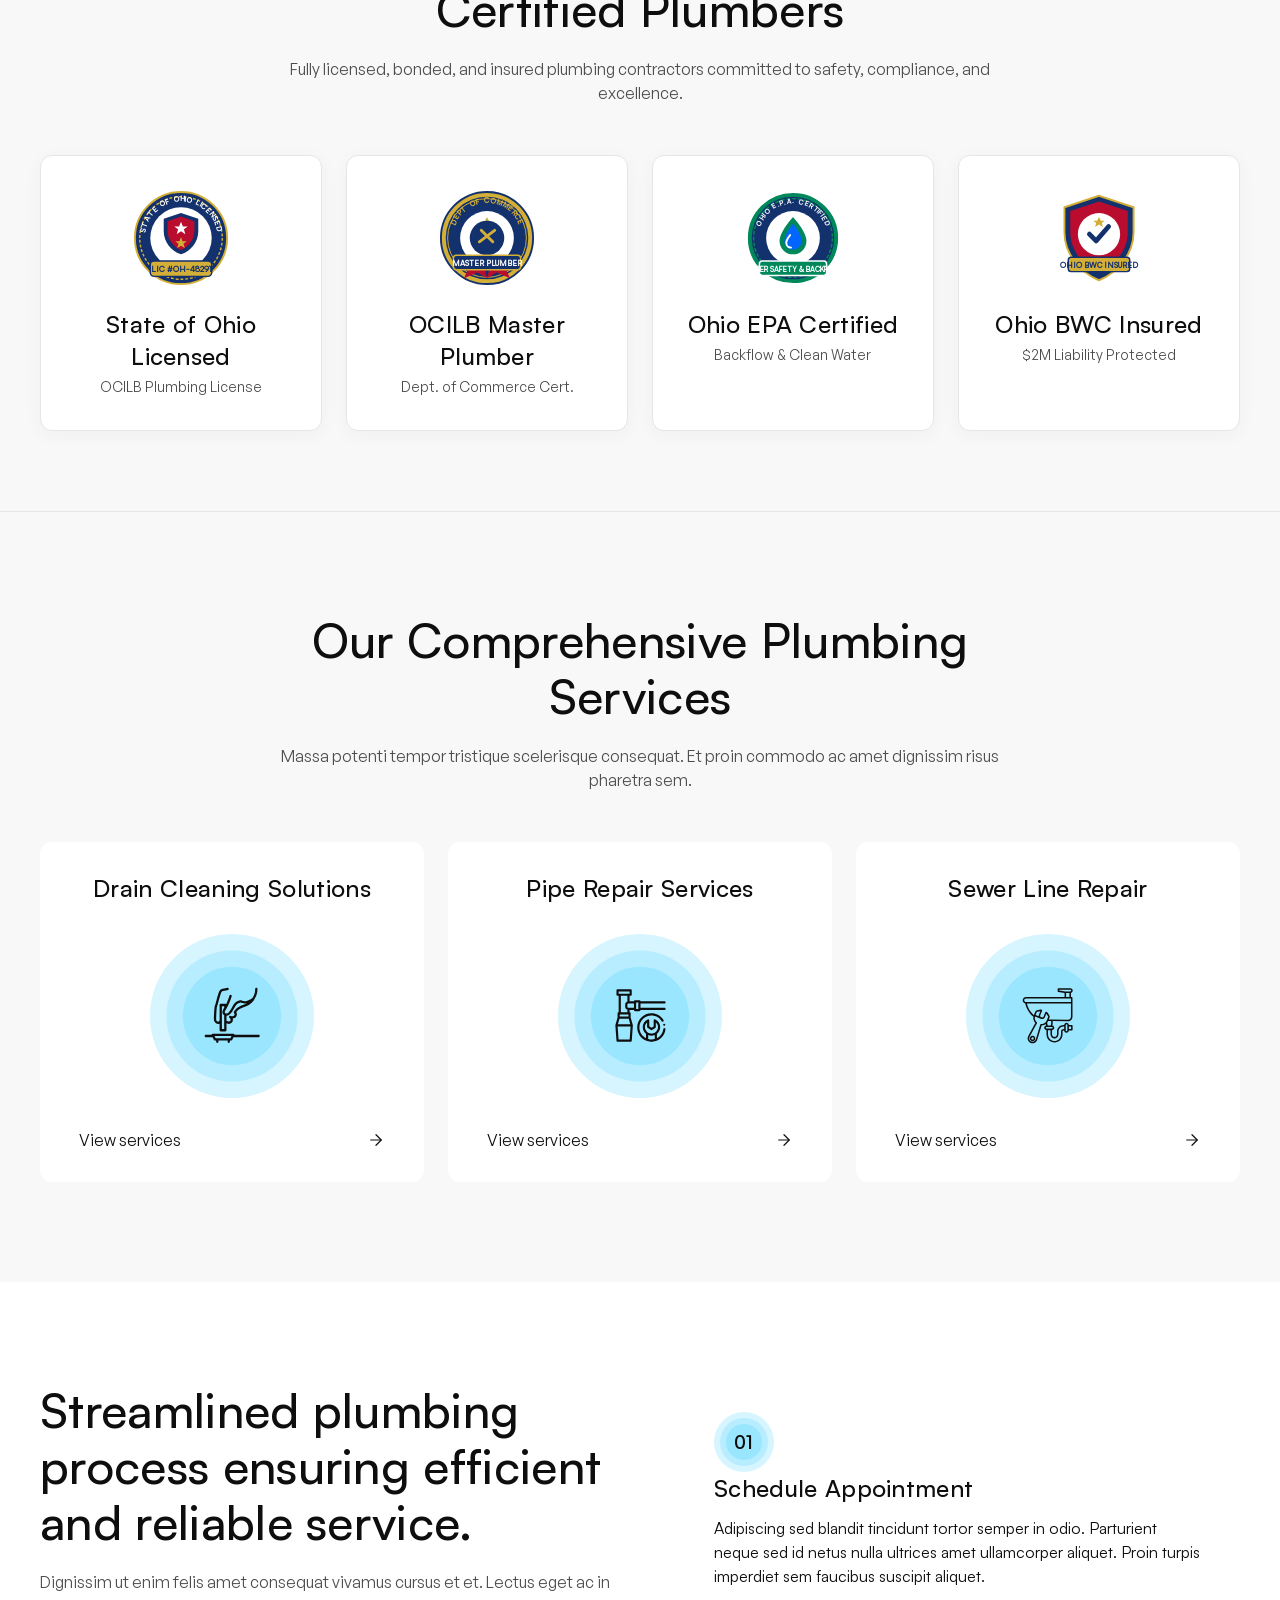
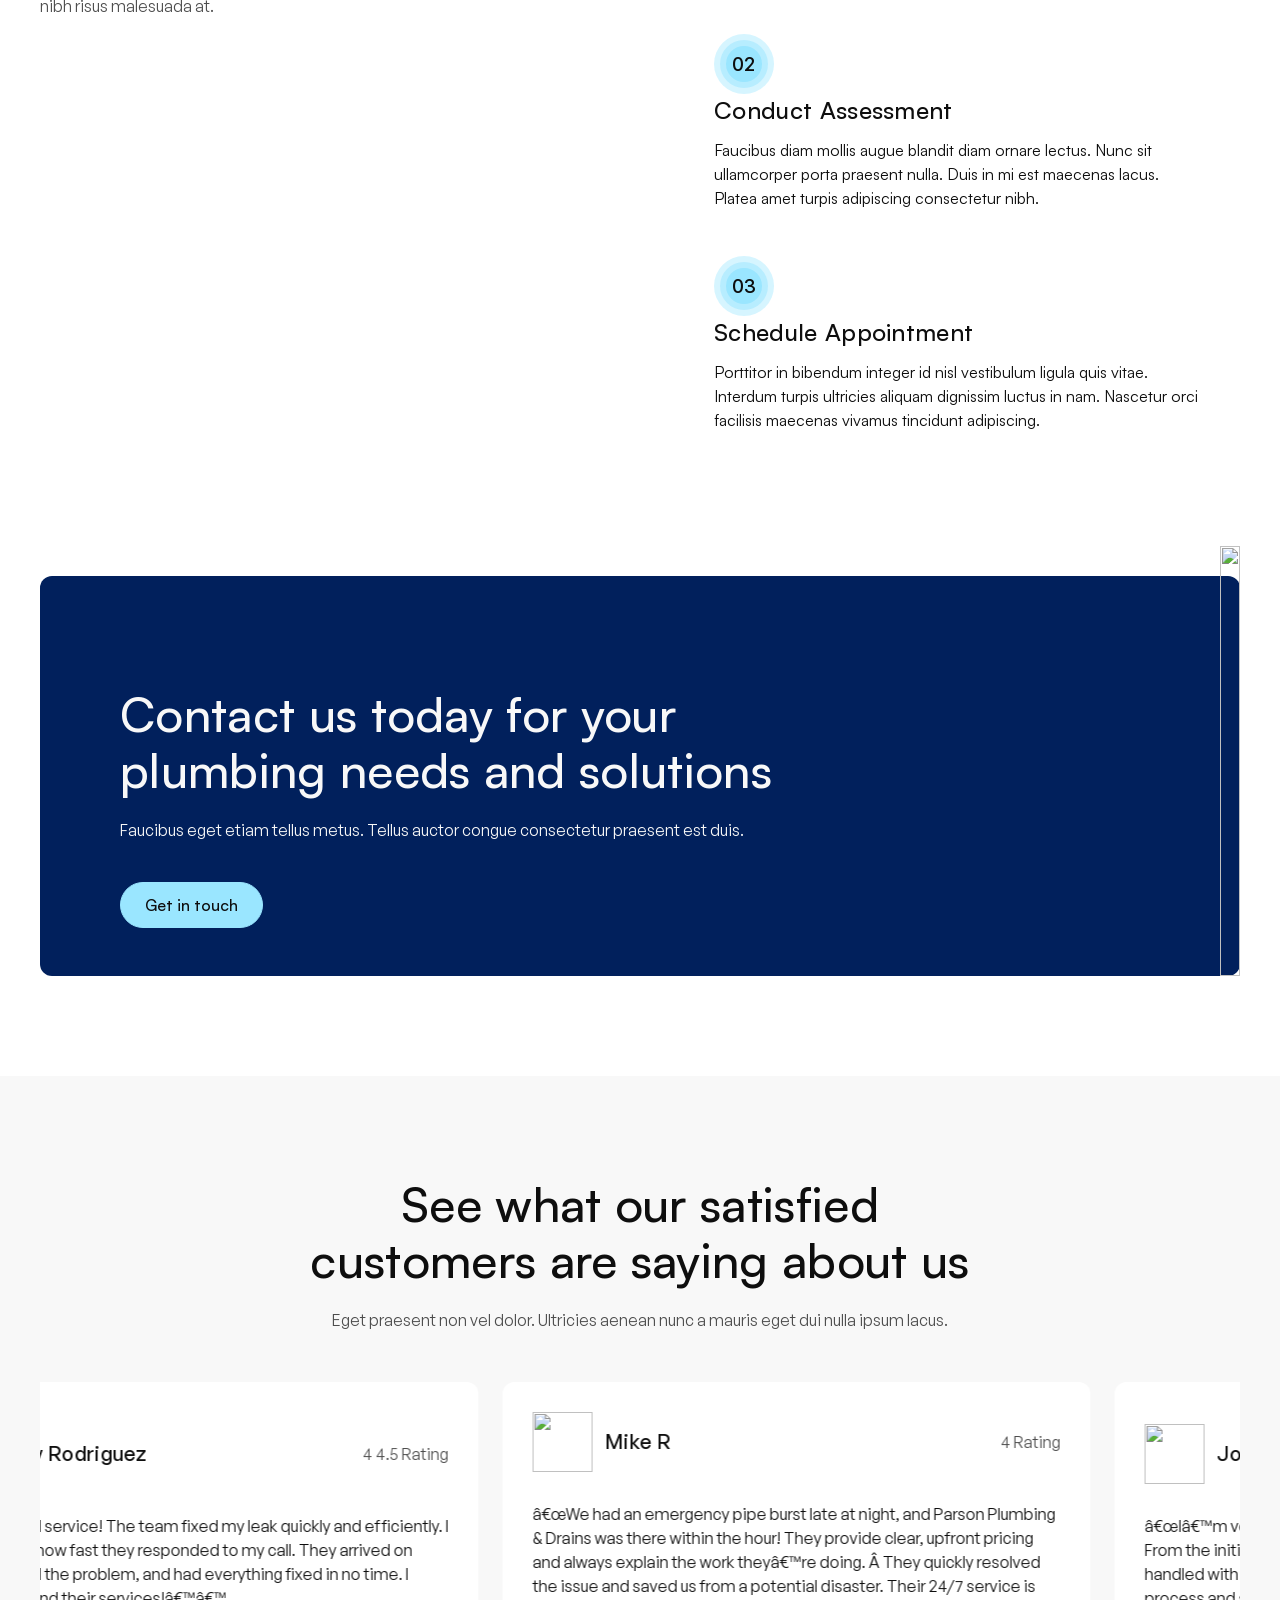
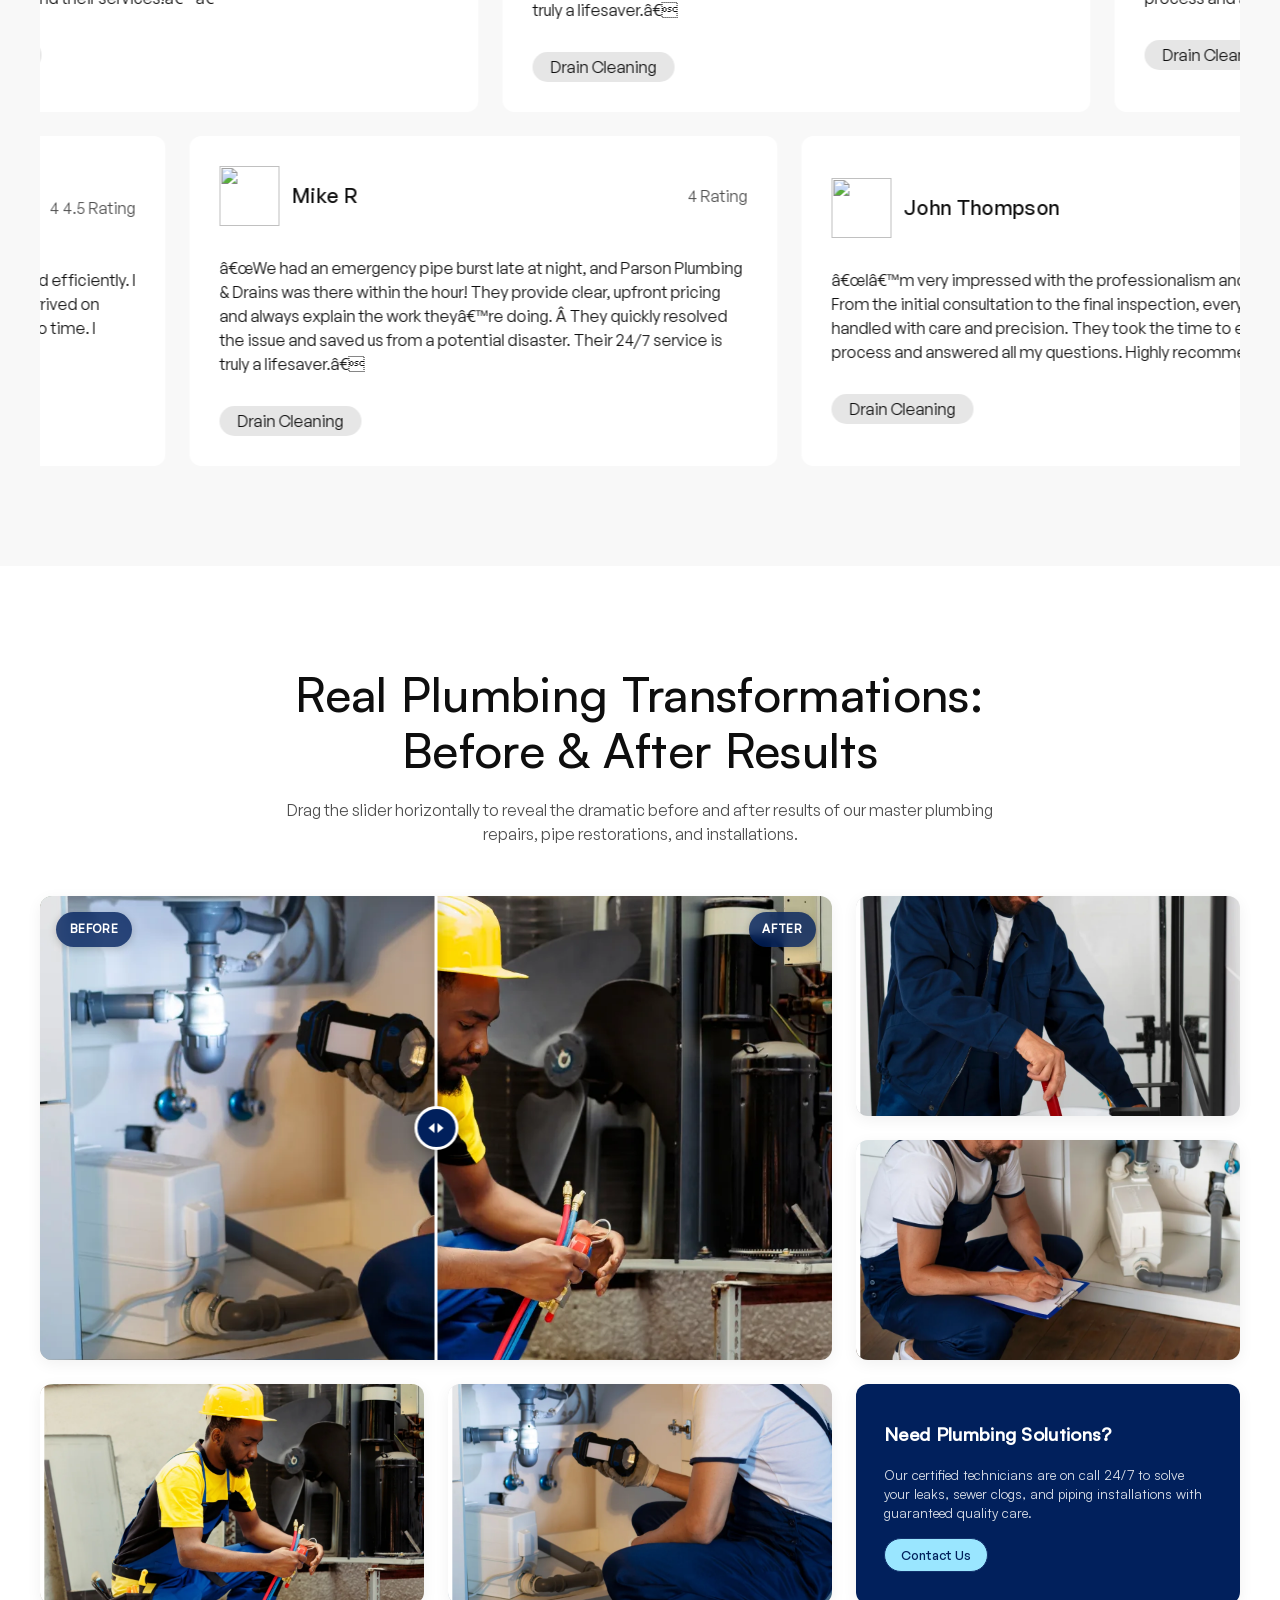
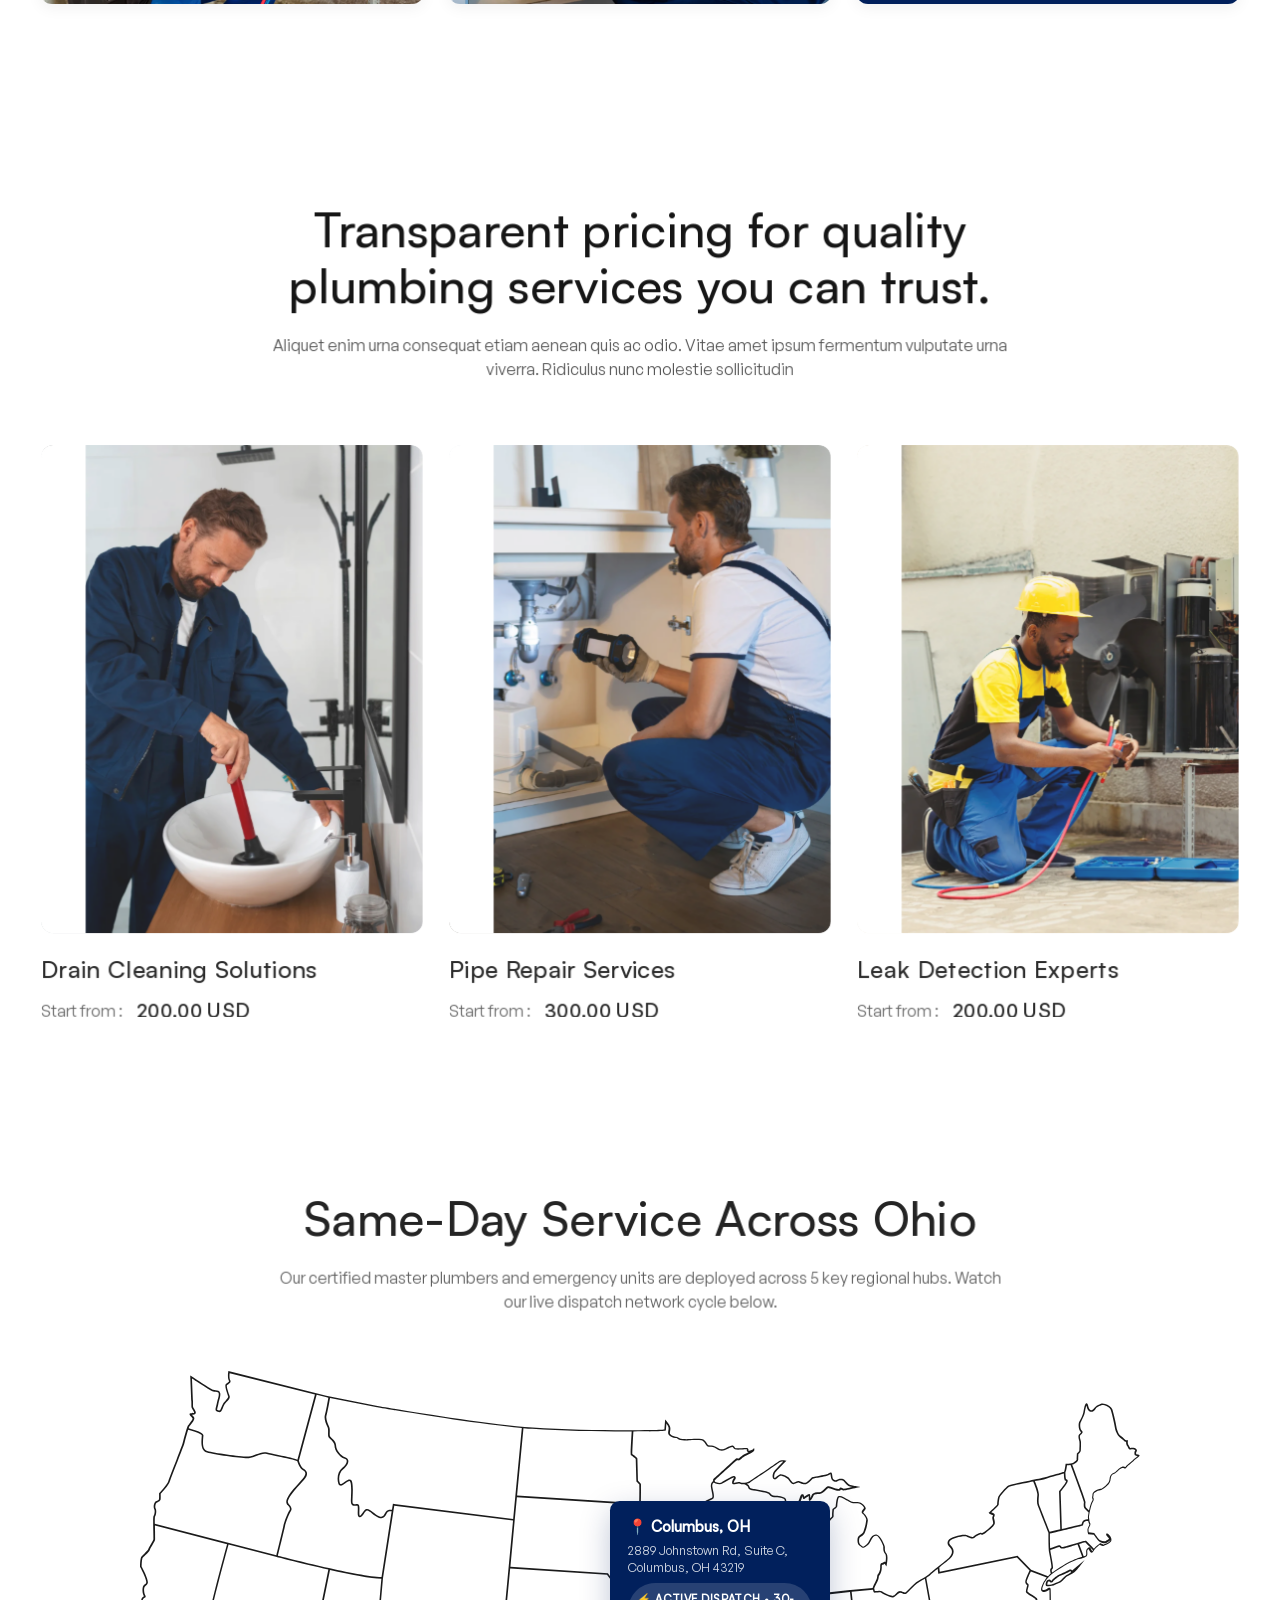
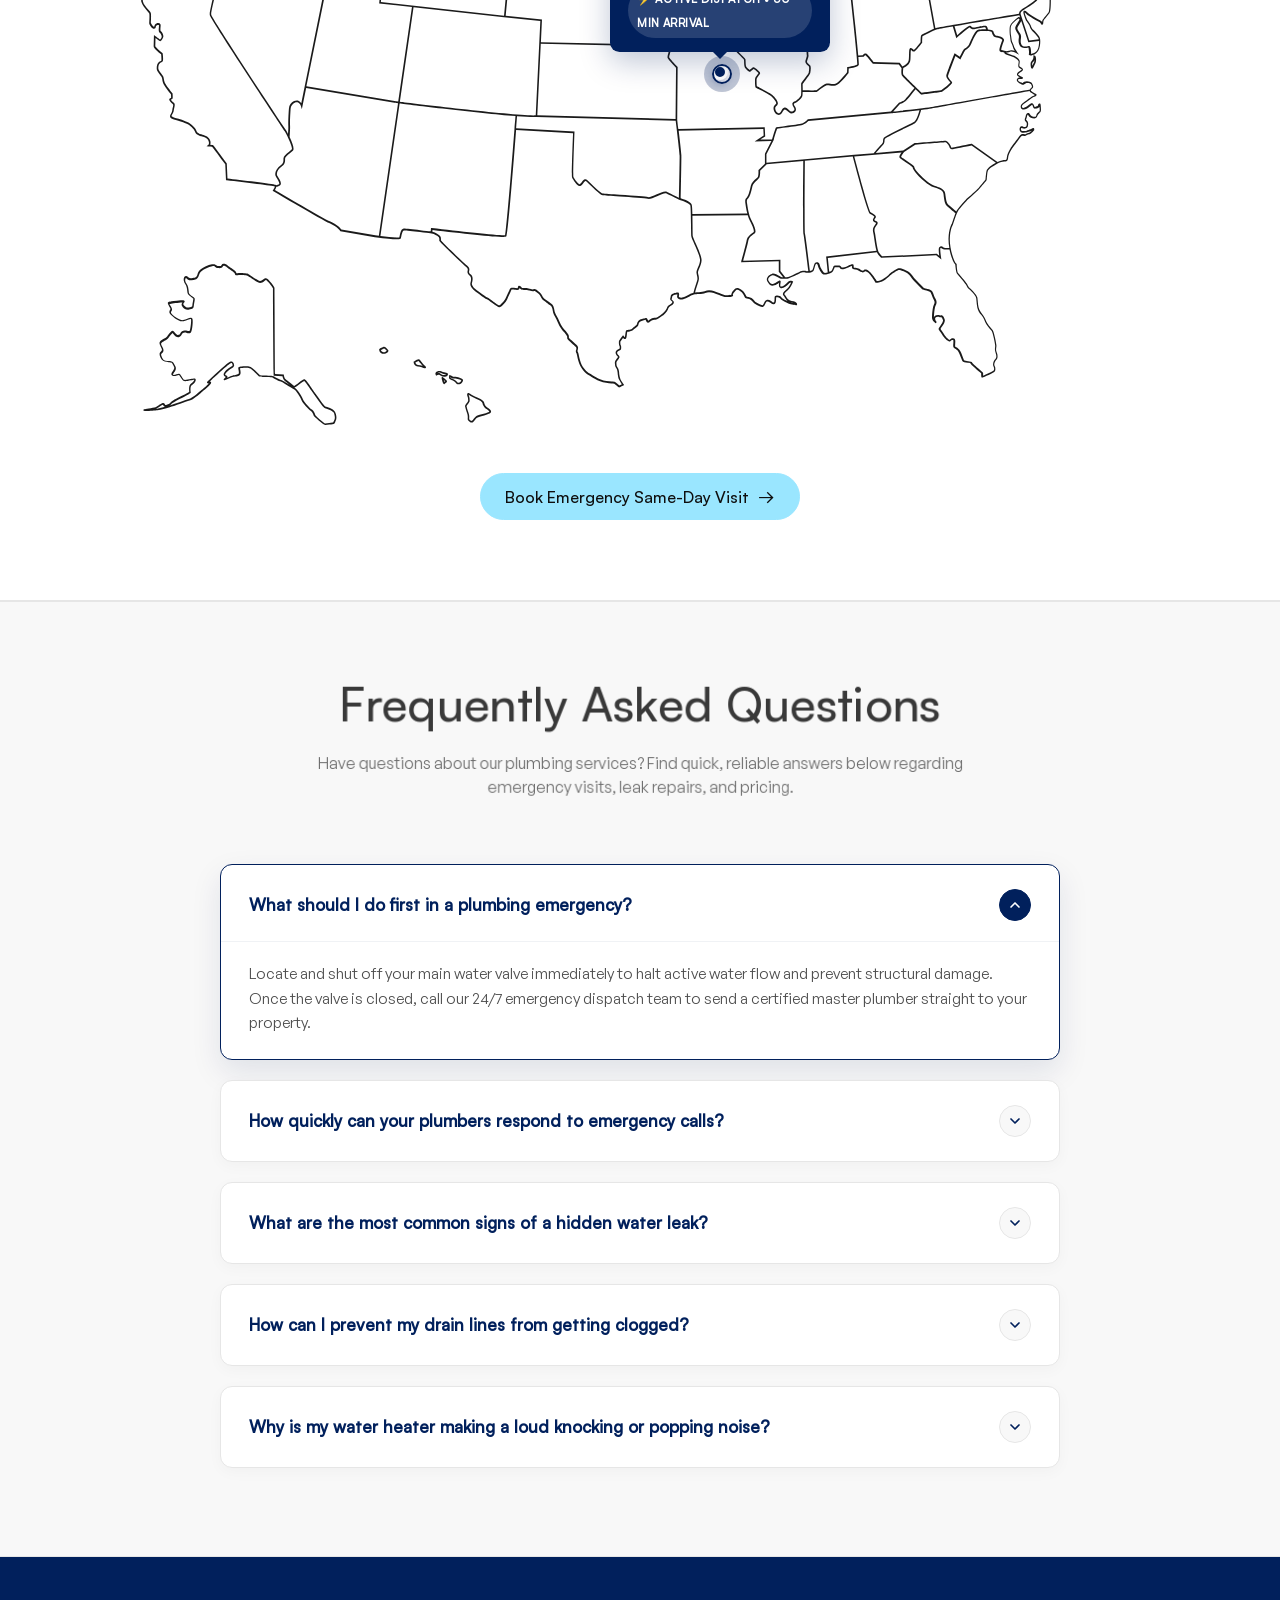
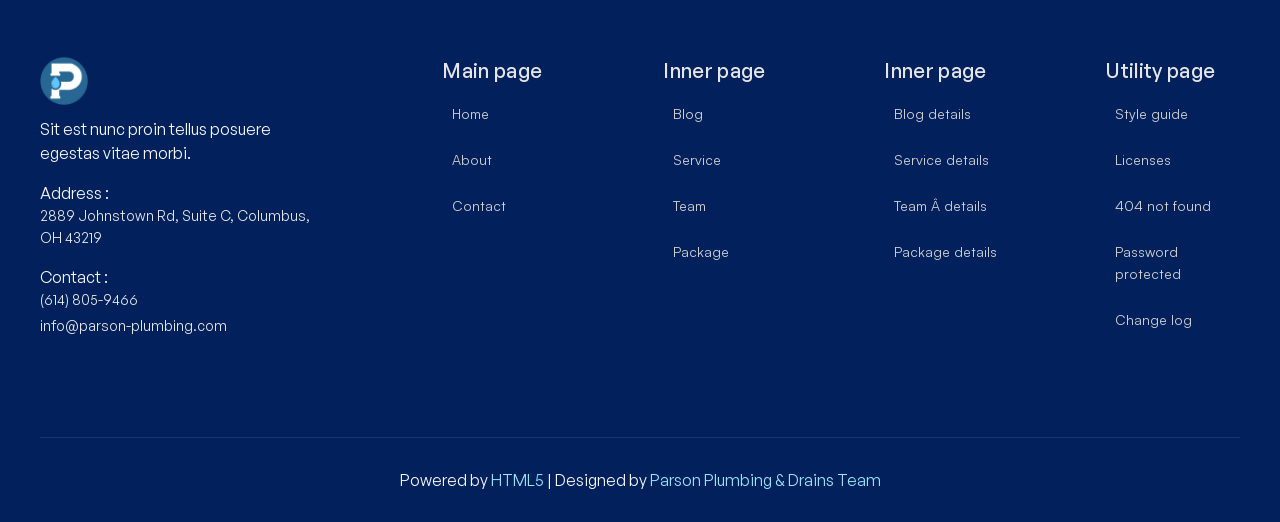
==== commit cdbef3f3: "Remove hover movement and shadow effects from official company badge cards" ====
--- a/parson-plumbing/index.html
+++ b/parson-plumbing/index.html
@@ -809,12 +809,11 @@
                             gap: 1.25rem;
                             box-shadow: 0 4px 20px rgba(0, 0, 0, 0.04);
                             border: 1px solid var(--neutral--white-300);
-                            transition: transform 0.3s ease, box-shadow 0.3s ease;
                         }
 
                         .ohio-official-badge-card:hover {
-                            transform: translateY(-4px);
-                            box-shadow: 0 12px 30px rgba(18, 49, 109, 0.12);
+                            transform: none;
+                            box-shadow: 0 4px 20px rgba(0, 0, 0, 0.04);
                         }
 
                         .ohio-seal-wrapper {
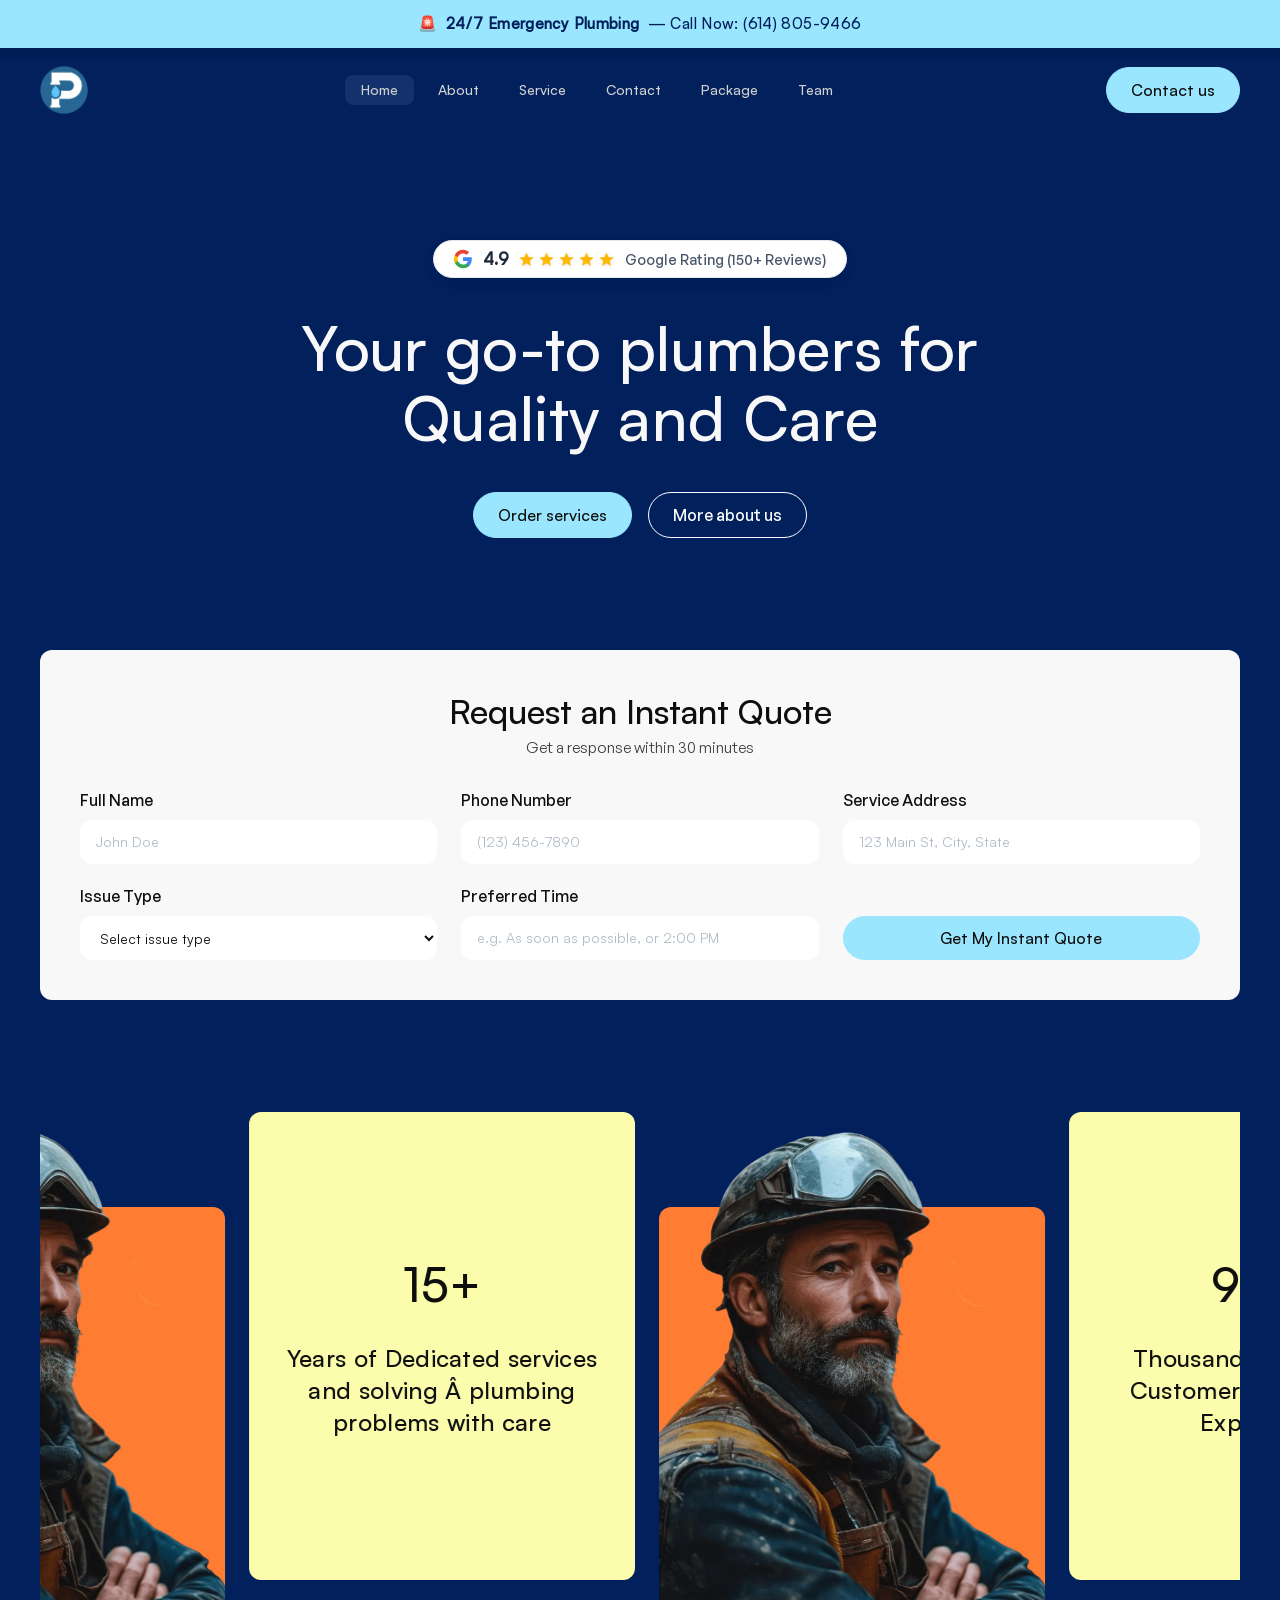
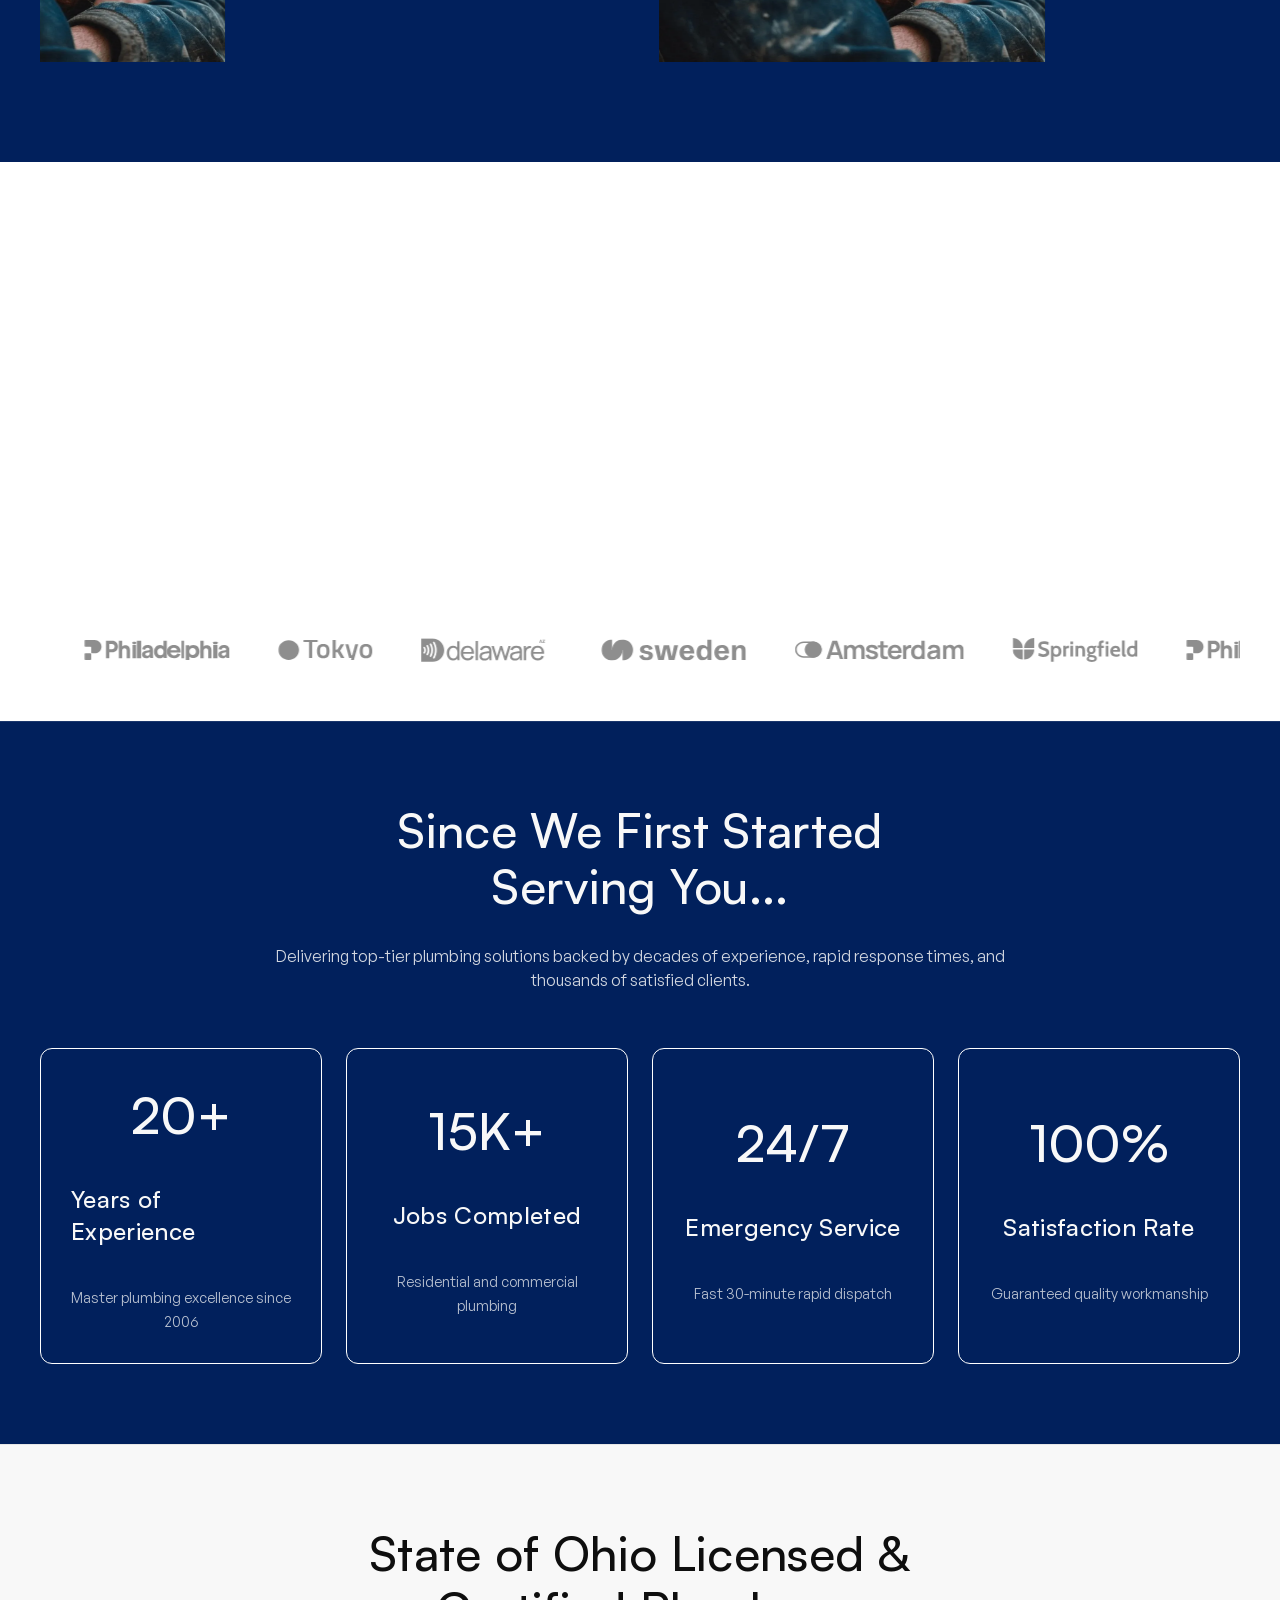
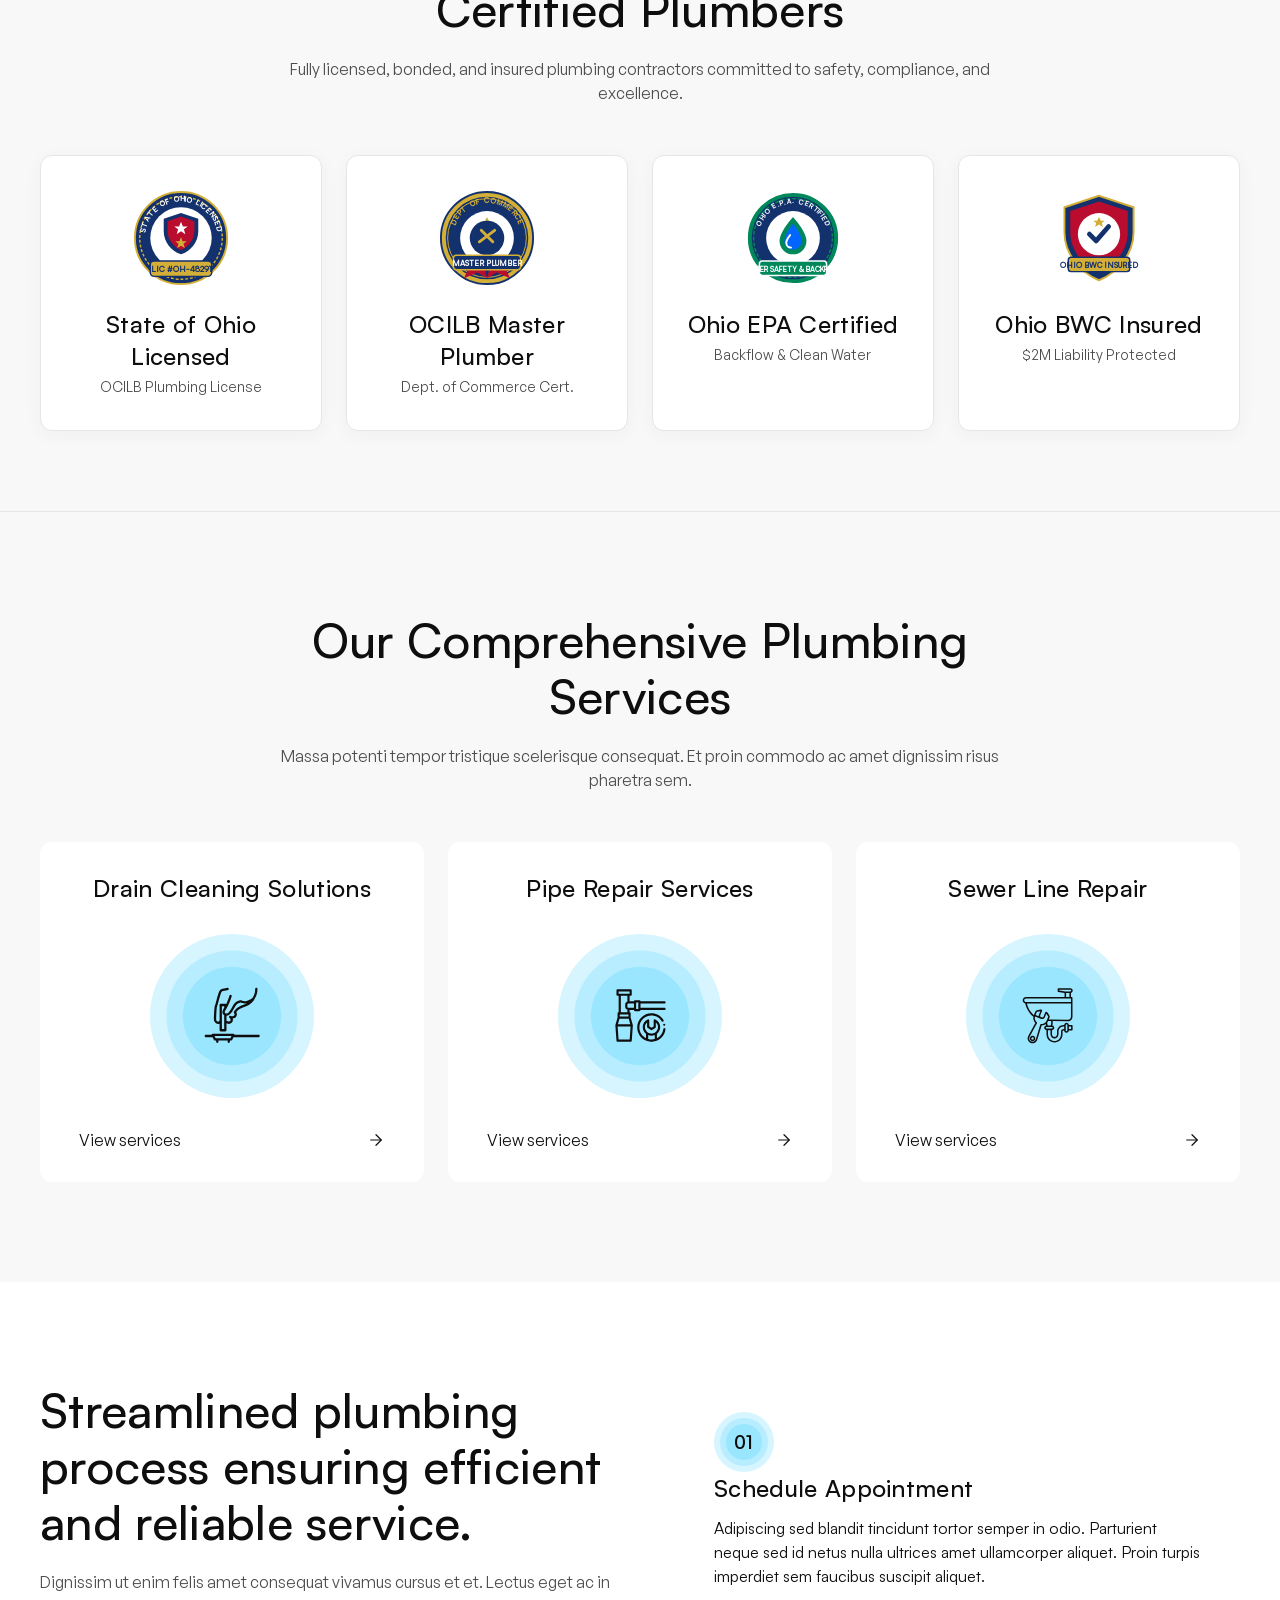
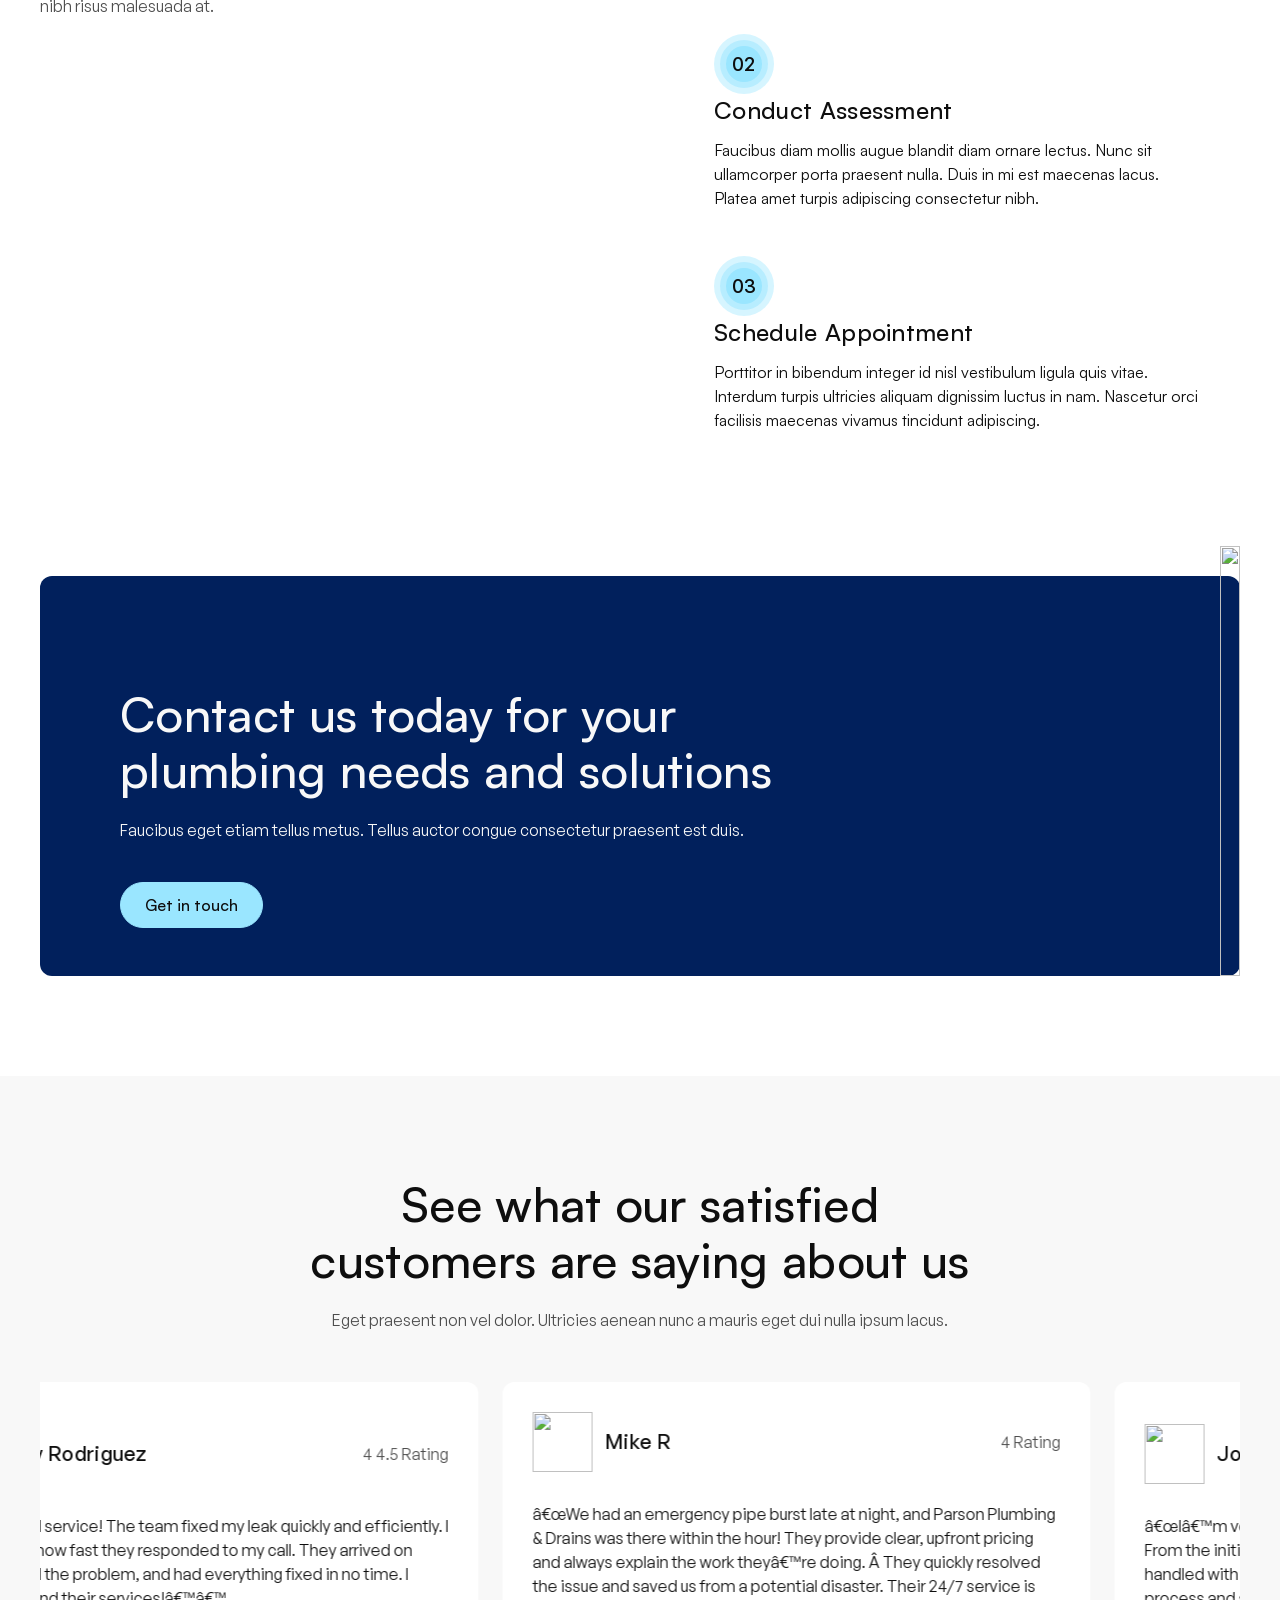
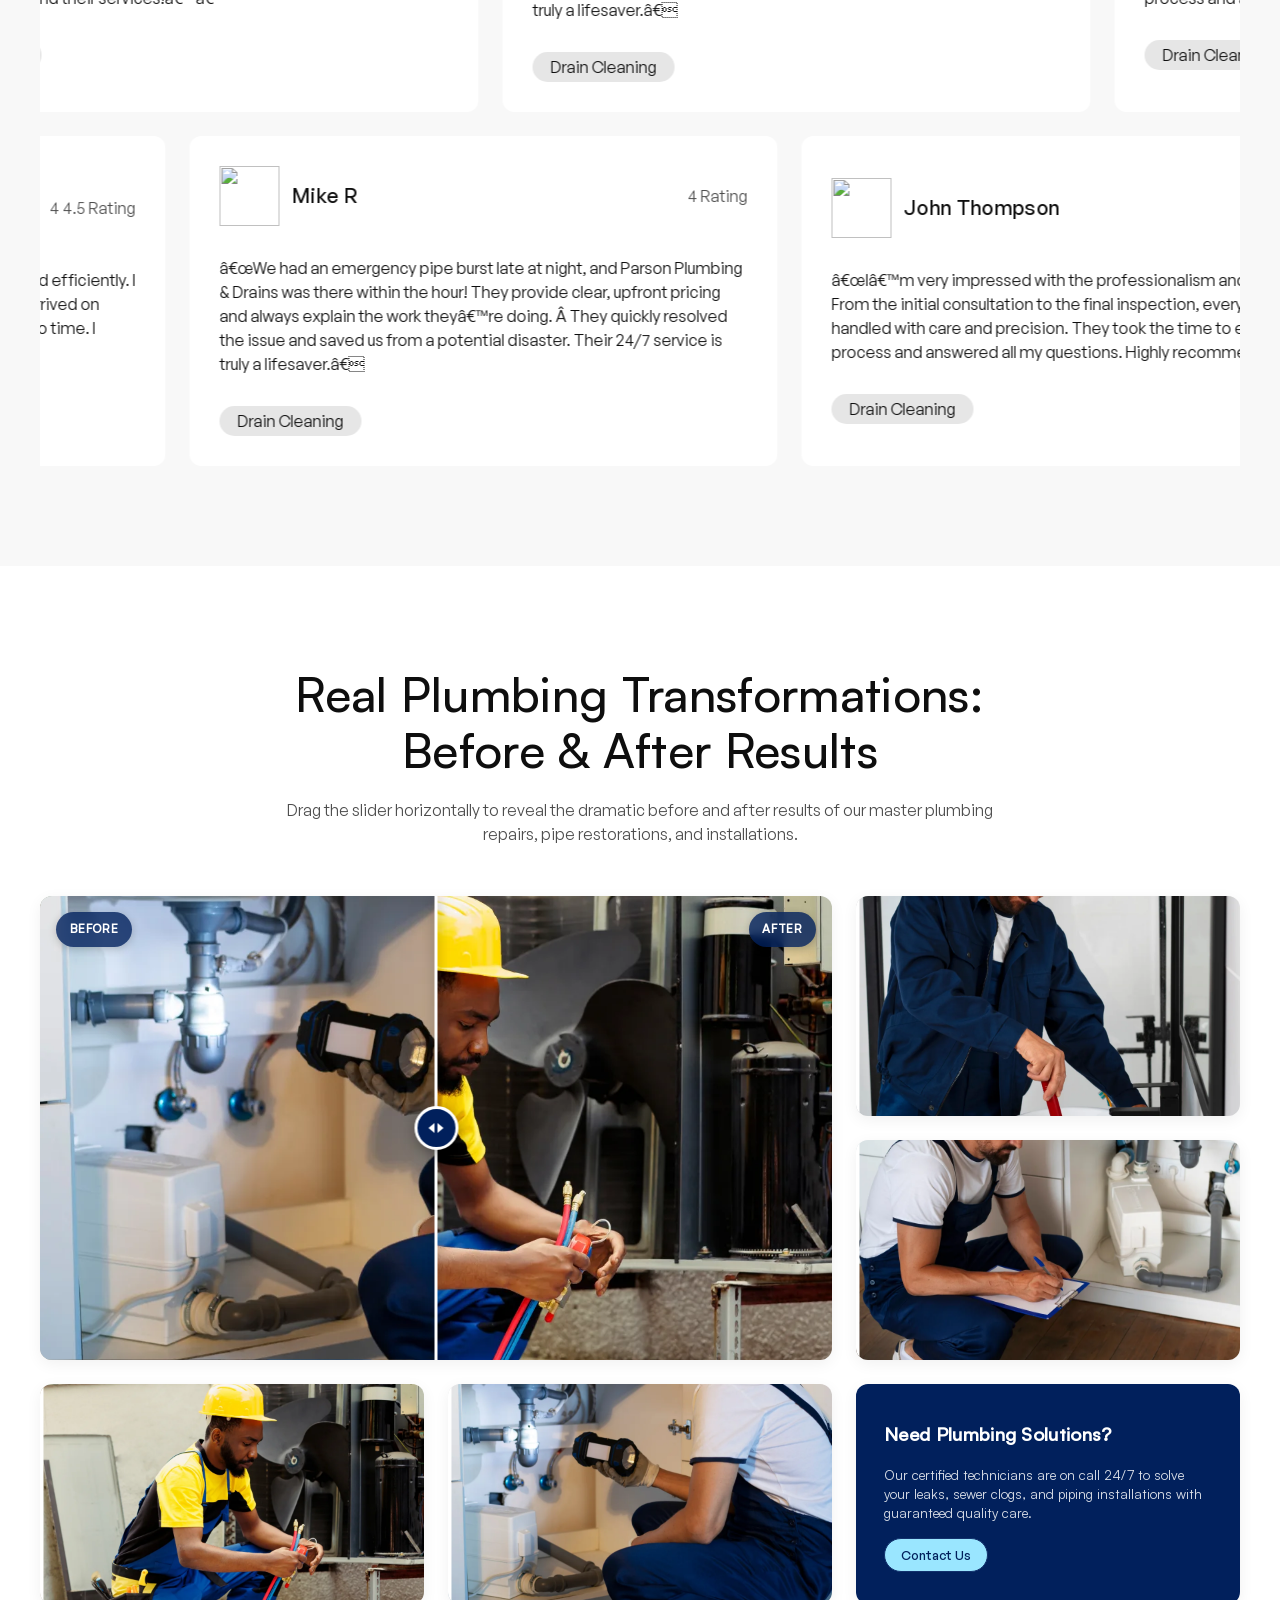
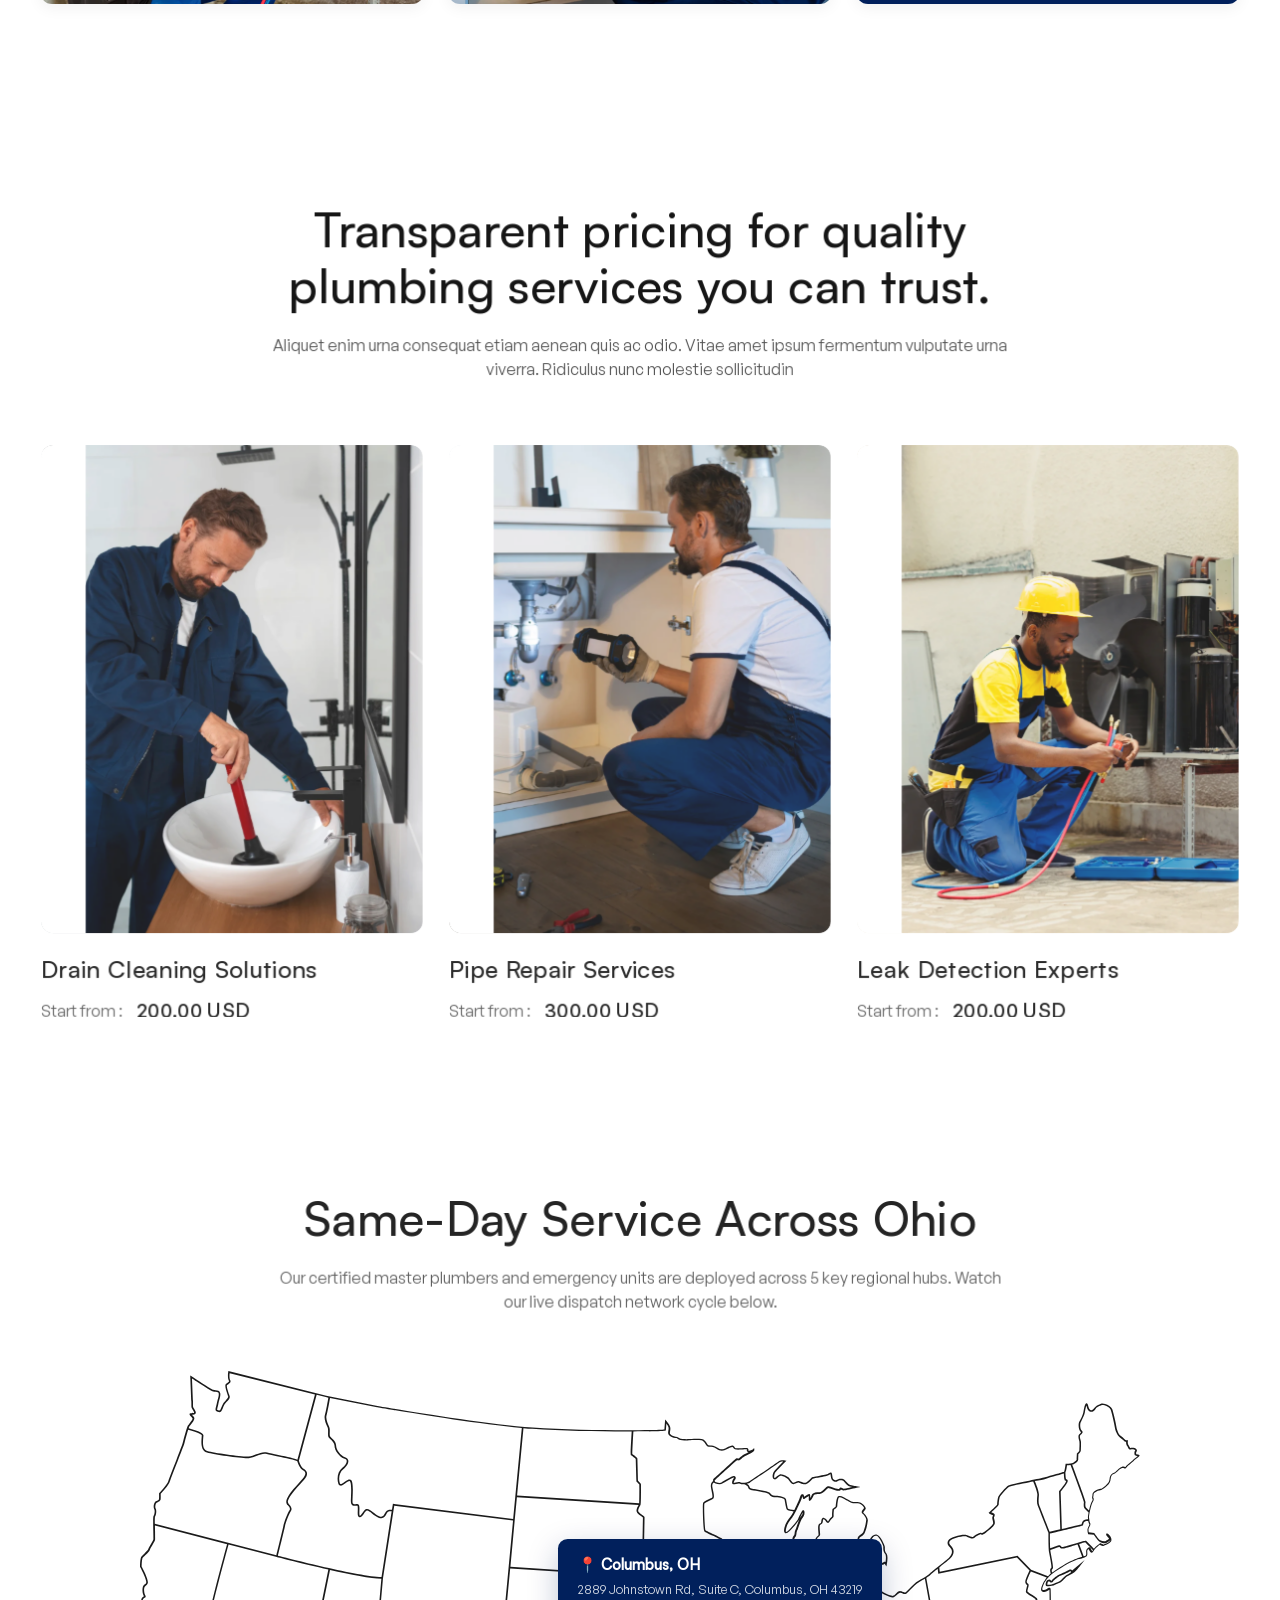
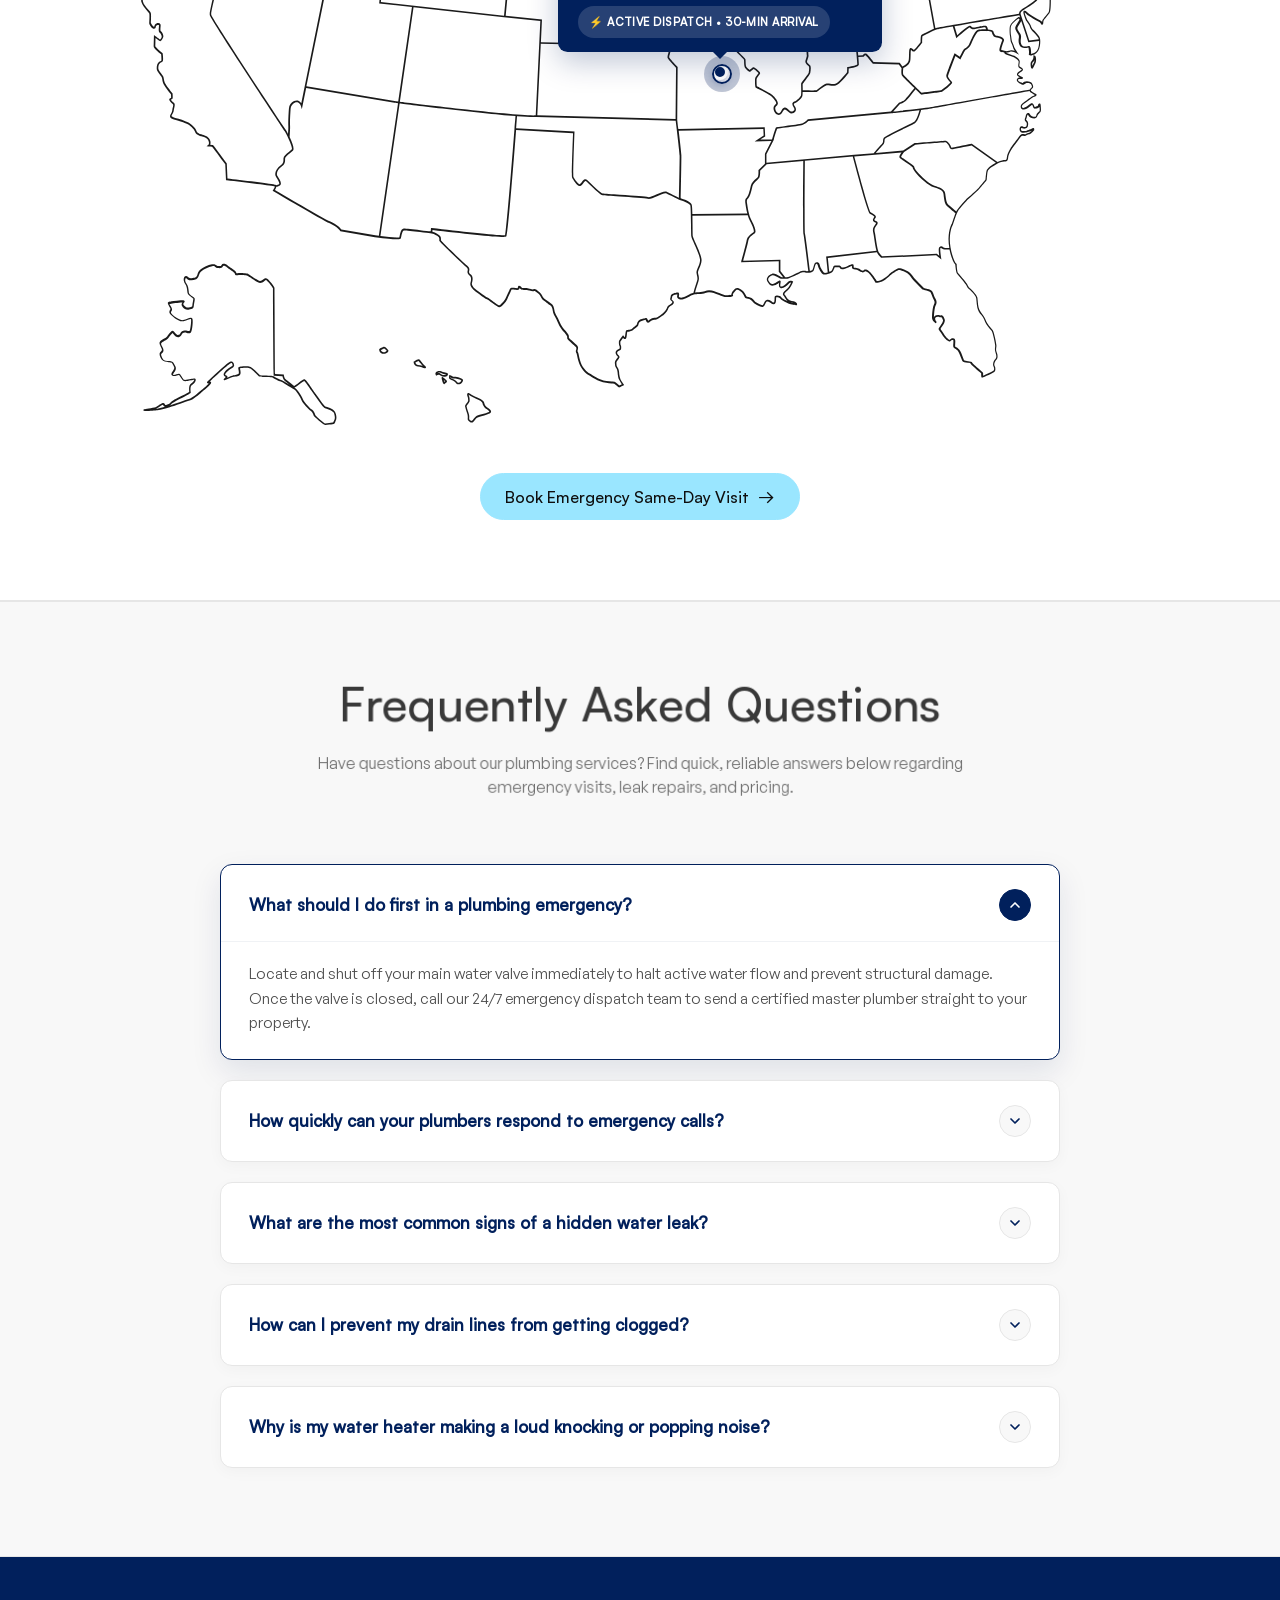
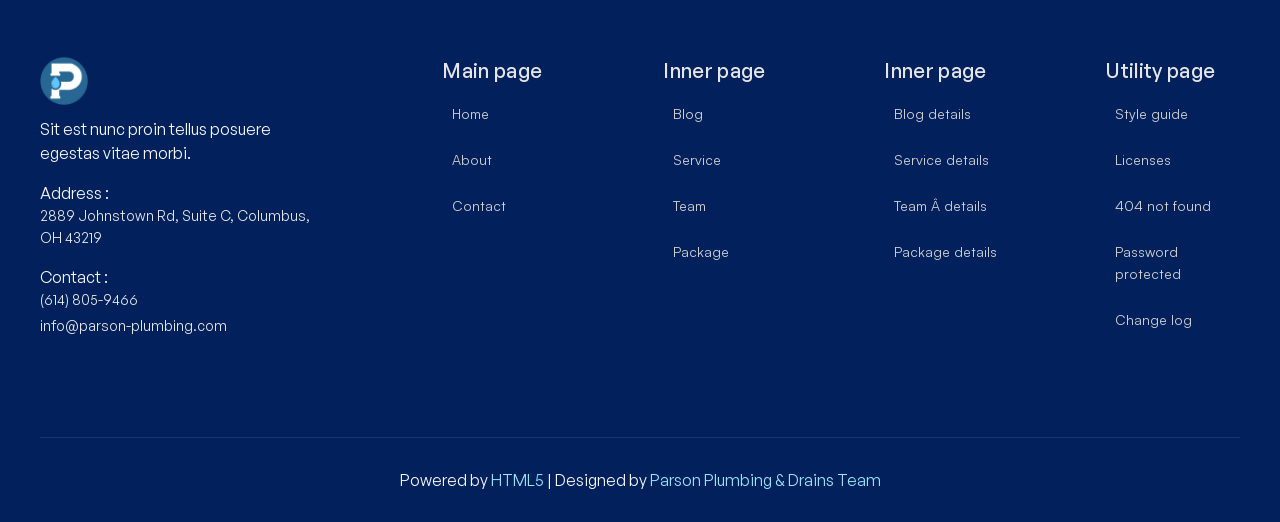
==== commit a98ae08f: "Update map active pin tooltip card layout to single line max-content width" ====
--- a/parson-plumbing/index.html
+++ b/parson-plumbing/index.html
@@ -783,7 +783,7 @@
                 <div class="container-large">
                     <div class="header-top-content"
                         style="width: 100%; max-width: 48rem; margin-left: auto; margin-right: auto; margin-bottom: 3.5rem;">
-                        <h2 class="heading-style-h2 light">Since We First Started Serving You...</h2>
+                        <h2 class="heading-style-h2 light">Since We First Started <br> Serving You...</h2>
                         <div class="padding-bottom padding-small"></div>
                         <div class="text-size-regular light" style="opacity: 0.85;">Delivering top-tier plumbing
                             solutions backed by decades of experience, rapid response times, and thousands of satisfied
@@ -886,8 +886,7 @@
 
                     <div class="service-collection-list grid-4-row">
                         <!-- Stat Card 1 -->
-                        <div class="service-card"
-                            style="background-color: transparent; border: 1px solid #ffffff;">
+                        <div class="service-card" style="background-color: transparent; border: 1px solid #ffffff;">
                             <h1 class="heading-style-h1 light" style="margin-bottom: 0.25rem; font-size: 3.25rem;">
                                 <span class="counter-value" data-target="20" data-suffix="+">0+</span>
                             </h1>
@@ -898,8 +897,7 @@
                         </div>
 
                         <!-- Stat Card 2 -->
-                        <div class="service-card"
-                            style="background-color: transparent; border: 1px solid #ffffff;">
+                        <div class="service-card" style="background-color: transparent; border: 1px solid #ffffff;">
                             <h1 class="heading-style-h1 light" style="margin-bottom: 0.25rem; font-size: 3.25rem;">
                                 <span class="counter-value" data-target="15" data-suffix="K+">0K+</span>
                             </h1>
@@ -910,8 +908,7 @@
                         </div>
 
                         <!-- Stat Card 3 -->
-                        <div class="service-card"
-                            style="background-color: transparent; border: 1px solid #ffffff;">
+                        <div class="service-card" style="background-color: transparent; border: 1px solid #ffffff;">
                             <h1 class="heading-style-h1 light" style="margin-bottom: 0.25rem; font-size: 3.25rem;">
                                 <span class="counter-value" data-target="24" data-suffix="/7">0/7</span>
                             </h1>
@@ -922,8 +919,7 @@
                         </div>
 
                         <!-- Stat Card 4 -->
-                        <div class="service-card"
-                            style="background-color: transparent; border: 1px solid #ffffff;">
+                        <div class="service-card" style="background-color: transparent; border: 1px solid #ffffff;">
                             <h1 class="heading-style-h1 light" style="margin-bottom: 0.25rem; font-size: 3.25rem;">
                                 <span class="counter-value" data-target="100" data-suffix="%">0%</span>
                             </h1>
@@ -2271,10 +2267,12 @@
                                     transform: translateX(-50%) translateY(6px);
                                     background-color: var(--secondary--dark-blue, #01205C);
                                     color: #FFFFFF;
-                                    padding: 0.85rem 1.1rem;
+                                    padding: 0.85rem 1.25rem;
                                     border-radius: 0.6rem;
                                     box-shadow: 0 10px 30px rgba(1, 32, 92, 0.25);
-                                    min-width: 220px;
+                                    width: max-content;
+                                    max-width: none;
+                                    white-space: nowrap;
                                     opacity: 0;
                                     visibility: hidden;
                                     transition: opacity 0.35s ease, transform 0.35s ease, visibility 0.35s ease;
@@ -2304,18 +2302,20 @@
                                     font-size: 0.95rem;
                                     font-weight: 700;
                                     color: #FFFFFF;
-                                    margin-bottom: 0.2rem;
+                                    margin-bottom: 0.25rem;
                                     display: flex;
                                     align-items: center;
                                     gap: 0.35rem;
+                                    white-space: nowrap;
                                 }
 
                                 .map-shop-address {
                                     font-family: var(--font--paragraph-font, "Inter", sans-serif);
-                                    font-size: 0.78rem;
+                                    font-size: 0.8rem;
                                     color: rgba(255, 255, 255, 0.85);
                                     line-height: 1.35;
-                                    margin-bottom: 0.45rem;
+                                    margin-bottom: 0.5rem;
+                                    white-space: nowrap;
                                 }
 
                                 .map-dispatch-tag {
@@ -2327,15 +2327,15 @@
                                     font-family: var(--font--heading-font, "Satoshi", sans-serif);
                                     font-size: 0.7rem;
                                     font-weight: 700;
-                                    padding: 0.22rem 0.6rem;
+                                    padding: 0.25rem 0.7rem;
                                     border-radius: 50px;
                                     text-transform: uppercase;
                                     letter-spacing: 0.04em;
+                                    white-space: nowrap;
                                 }
 
                                 @media screen and (max-width: 576px) {
                                     .map-tooltip-card {
-                                        min-width: 180px;
                                         padding: 0.7rem 0.9rem;
                                     }
 
@@ -2345,6 +2345,11 @@
 
                                     .map-shop-address {
                                         font-size: 0.72rem;
+                                    }
+
+                                    .map-dispatch-tag {
+                                        font-size: 0.65rem;
+                                        padding: 0.2rem 0.5rem;
                                     }
                                 }
                             </style>
